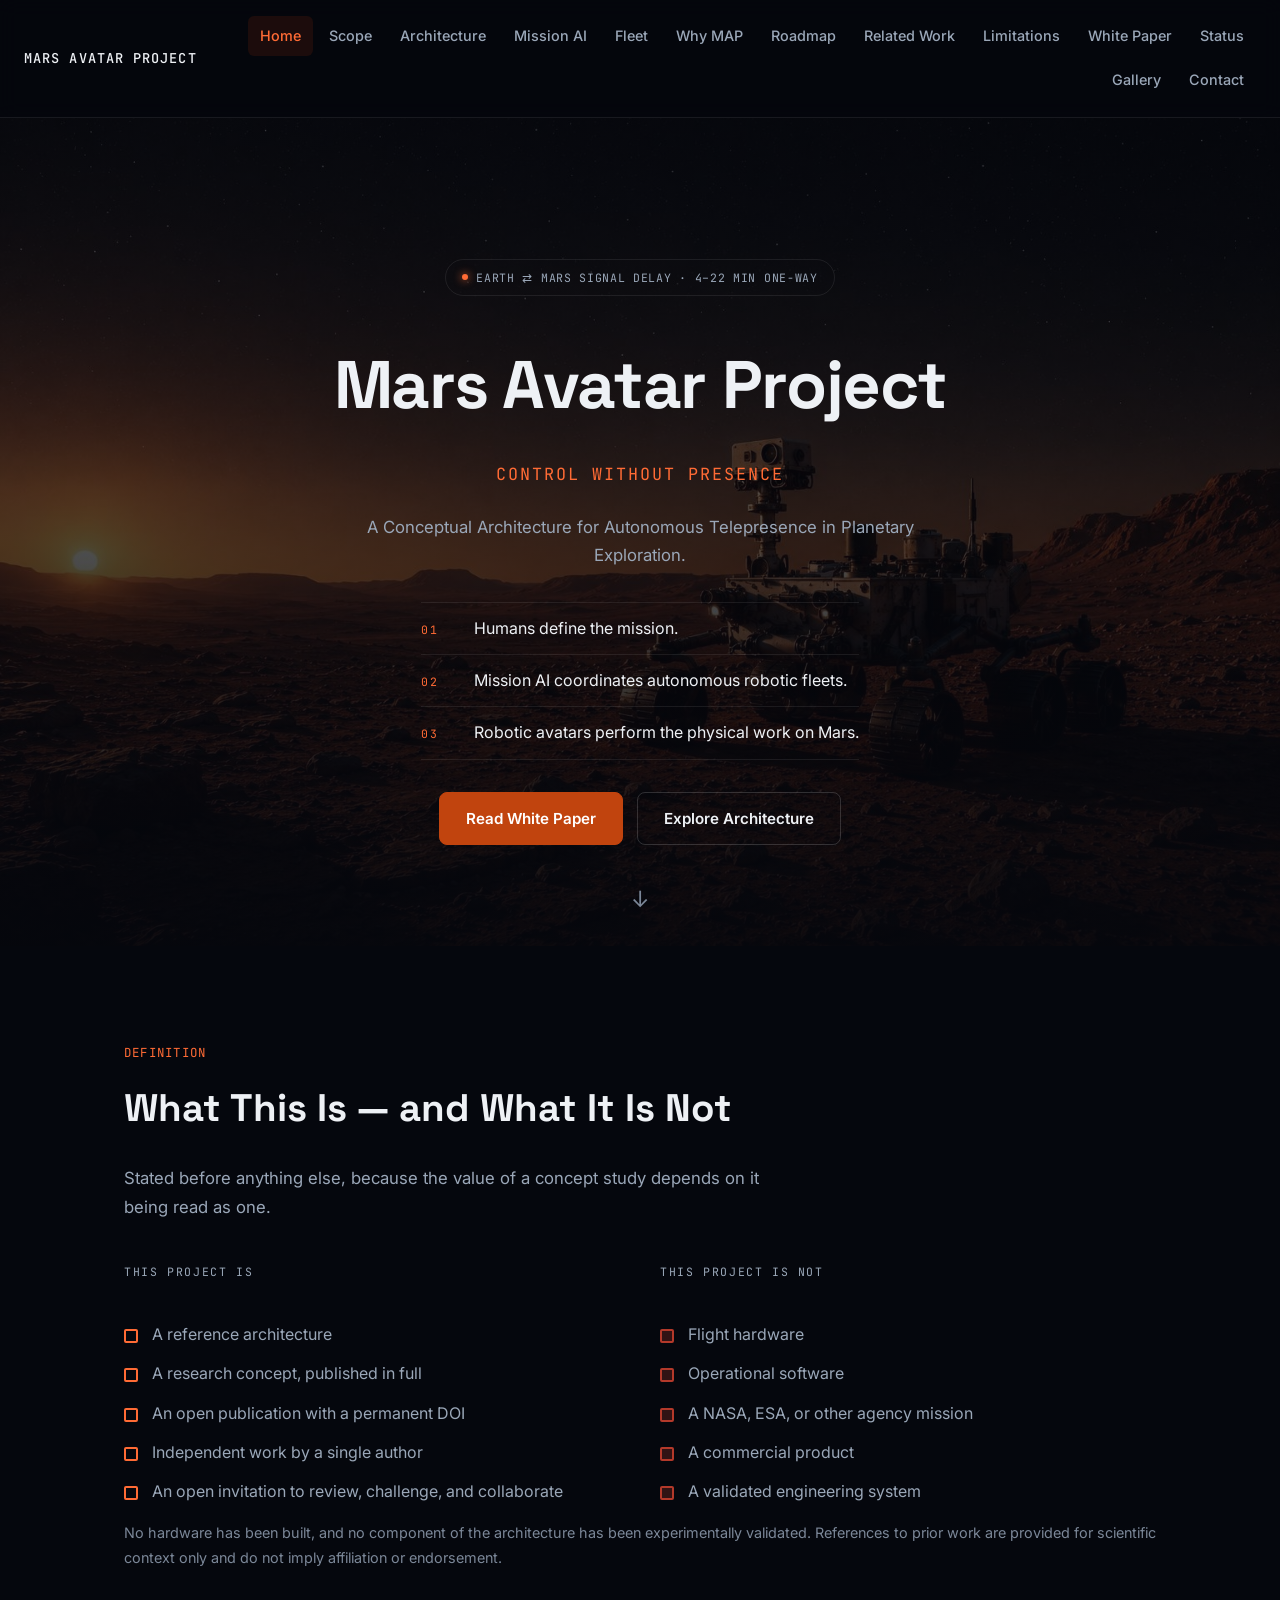
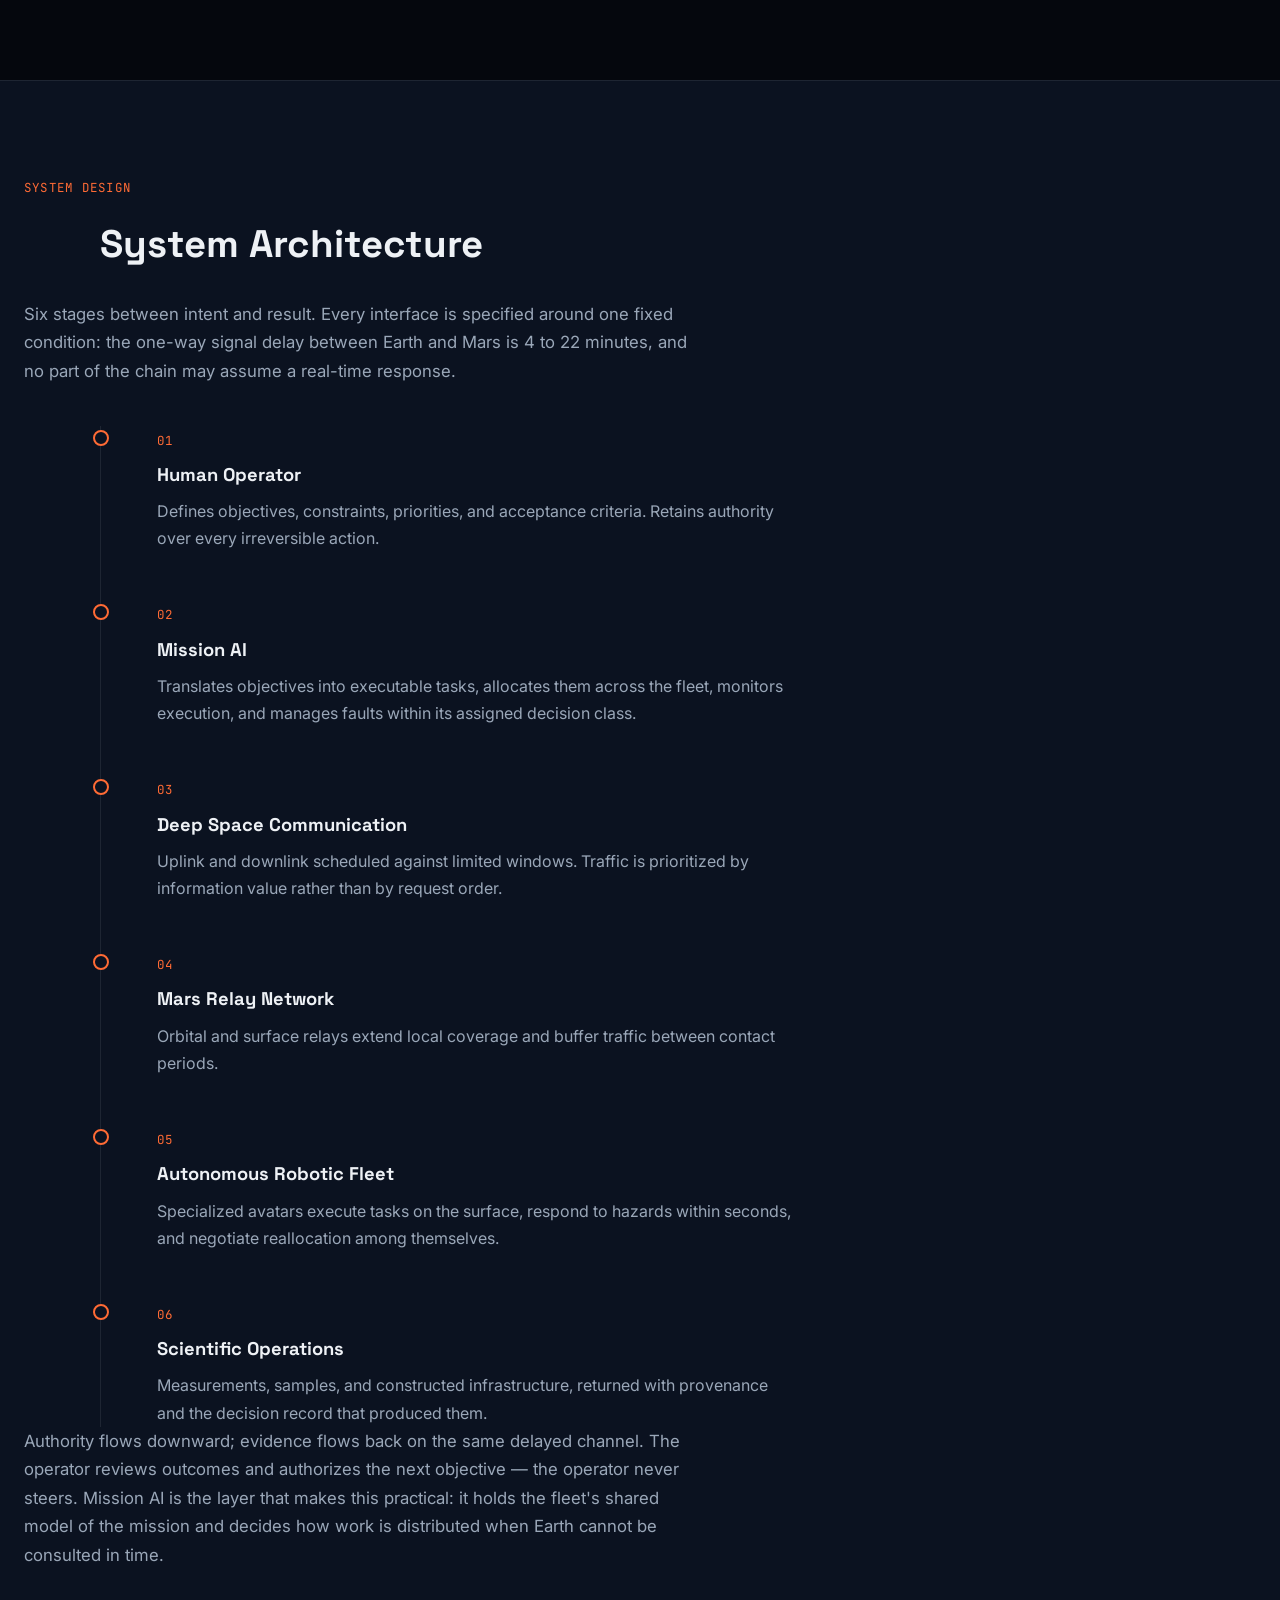
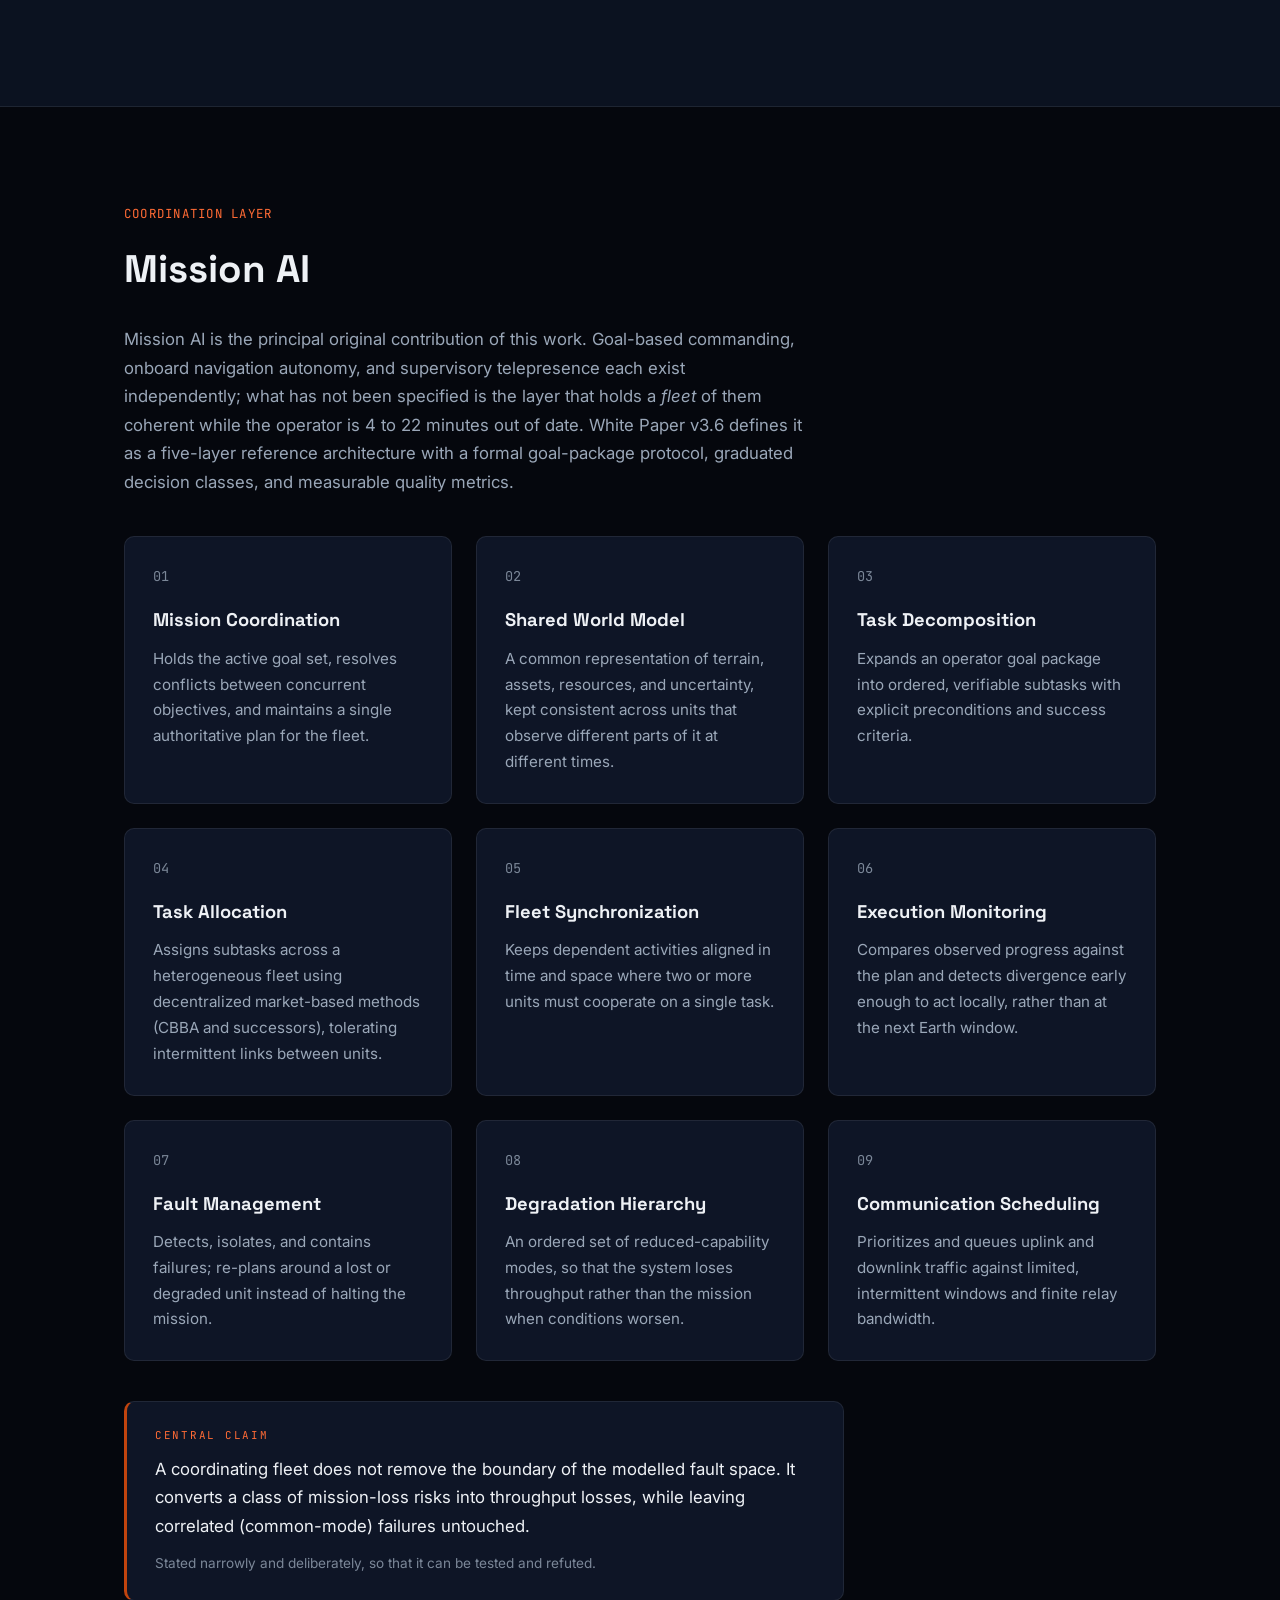
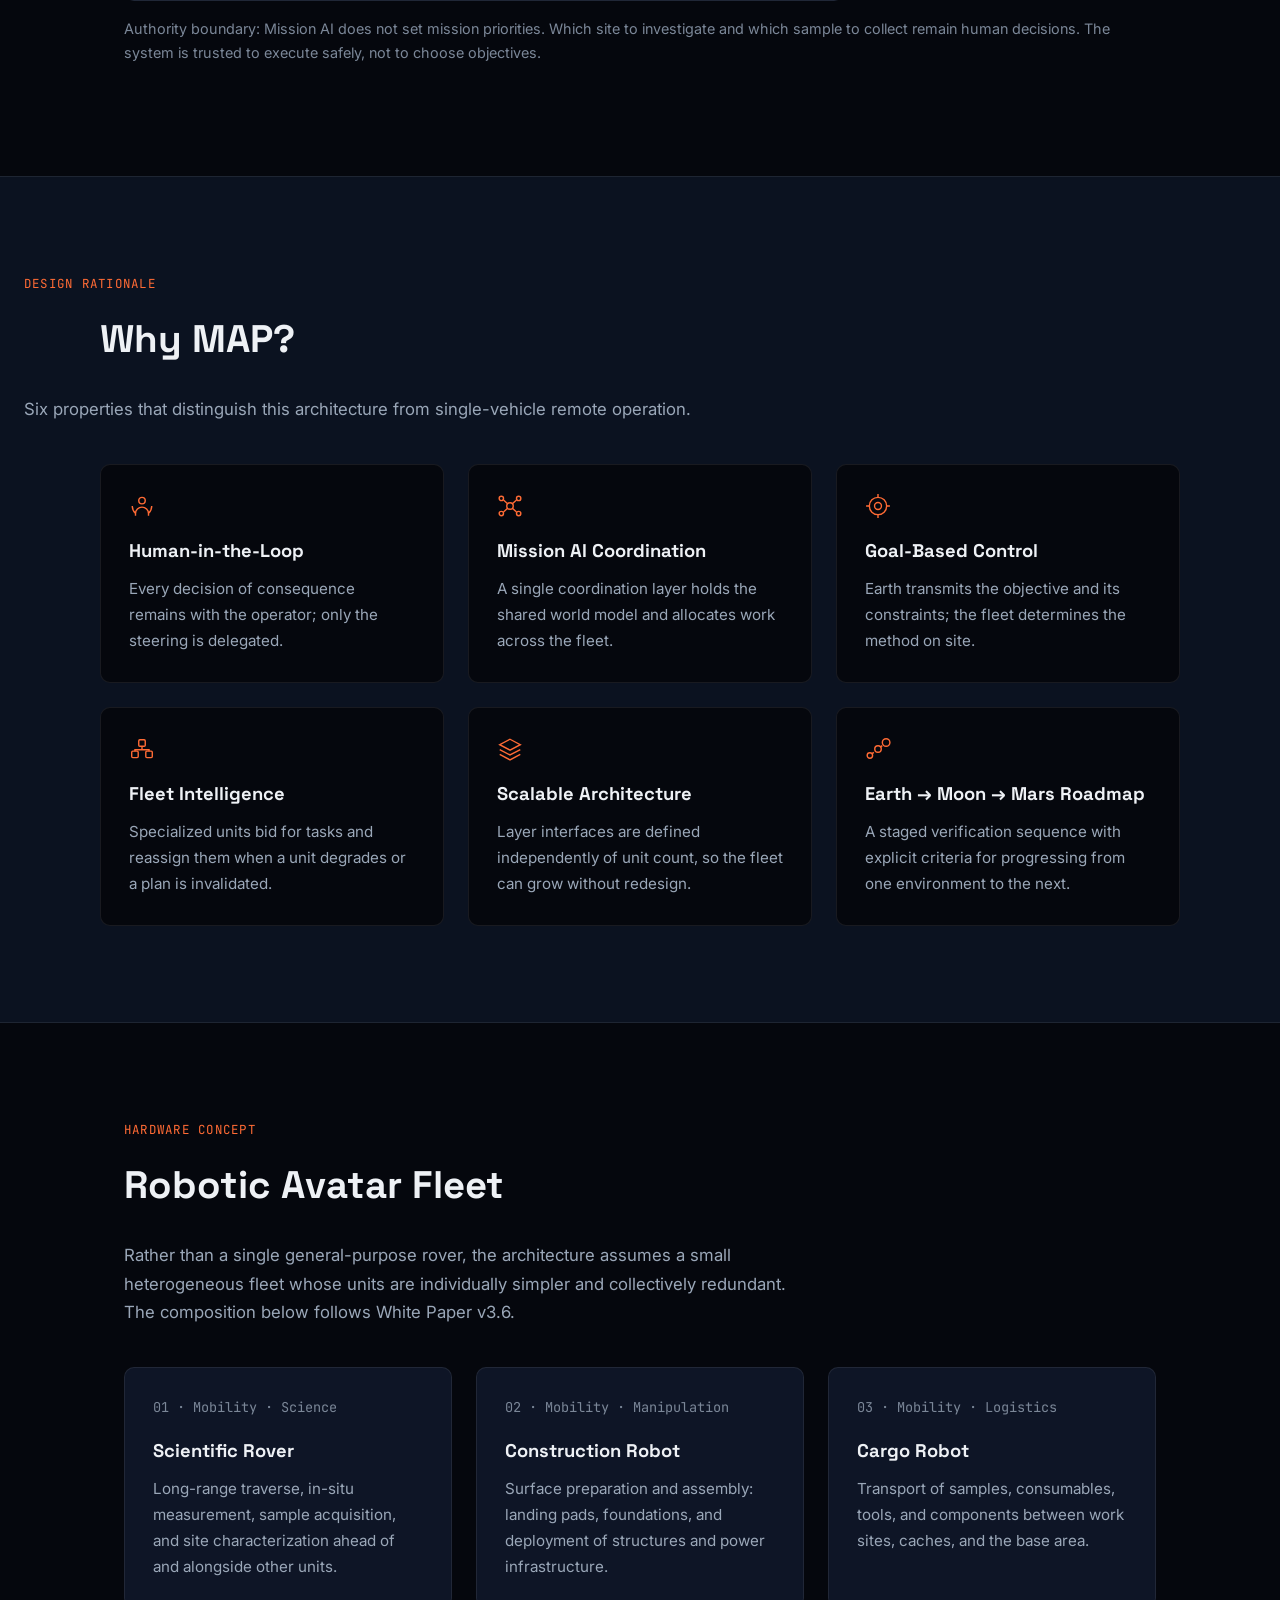
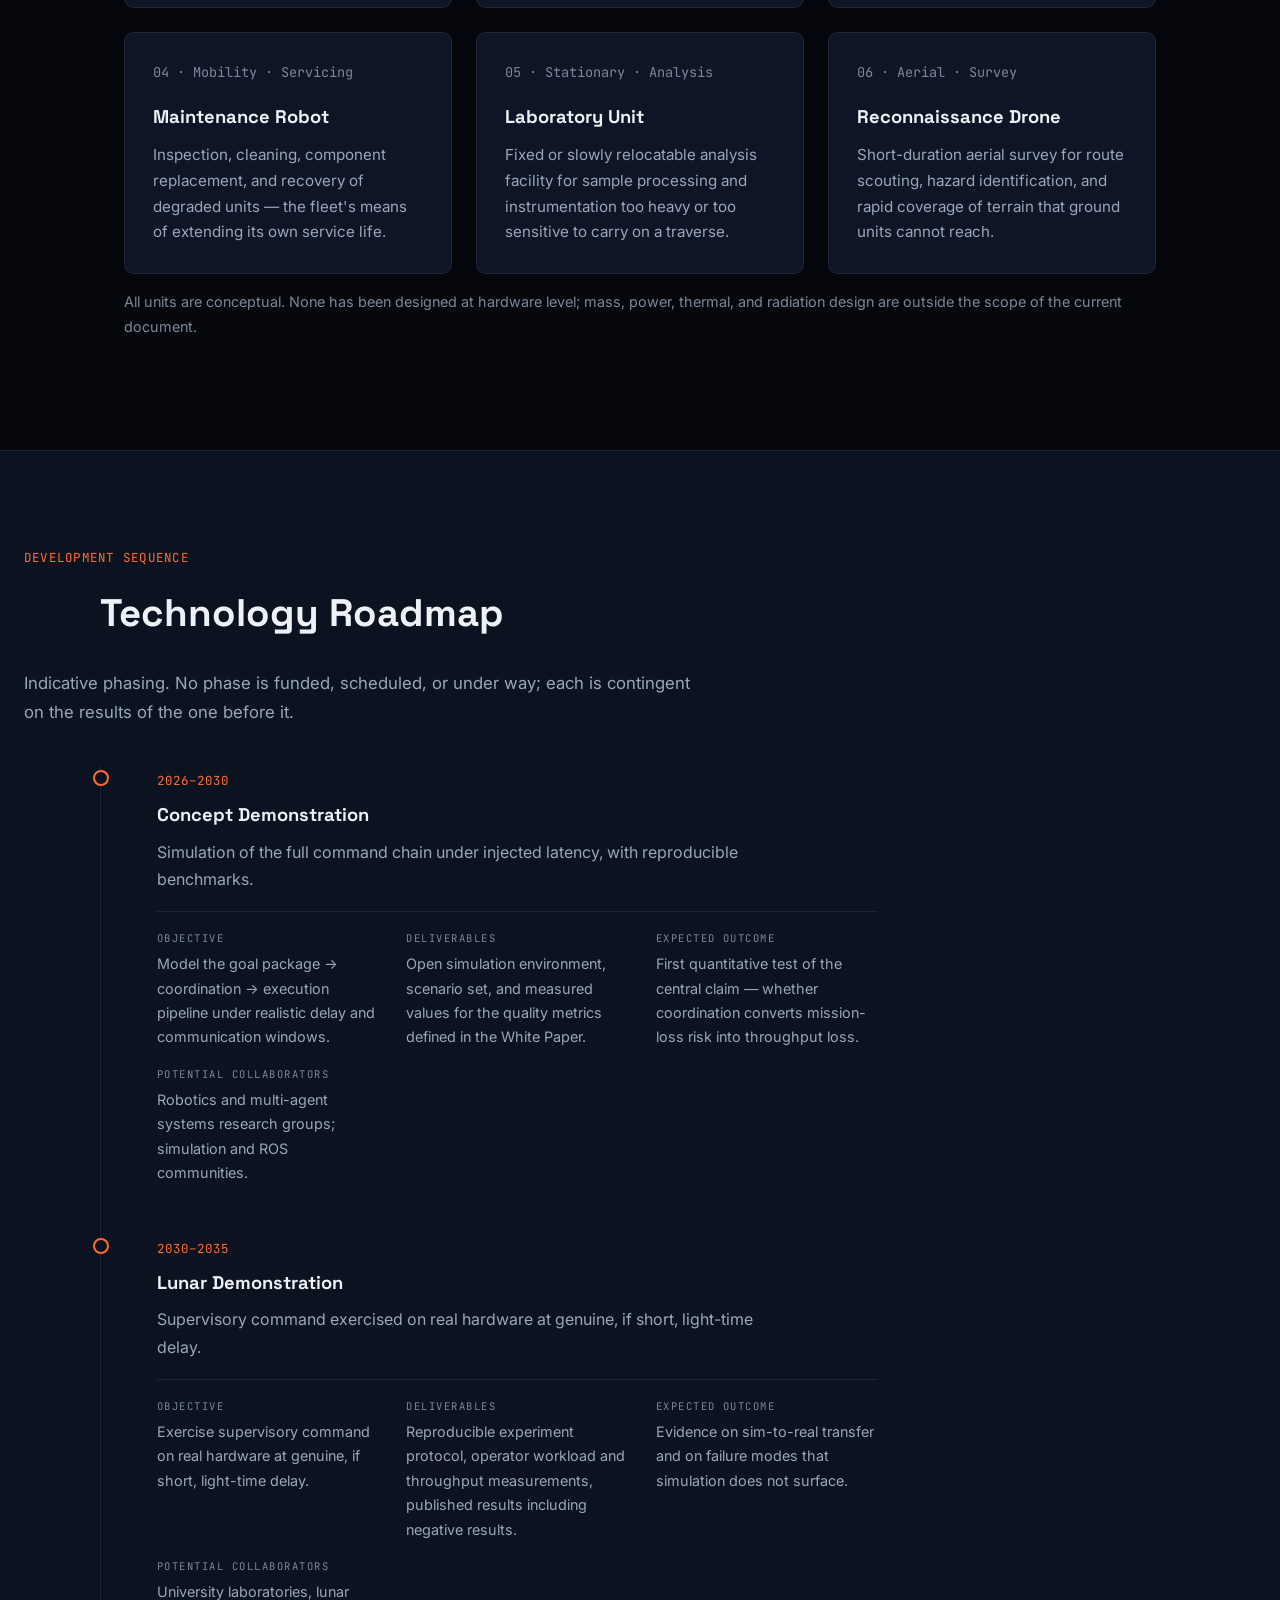
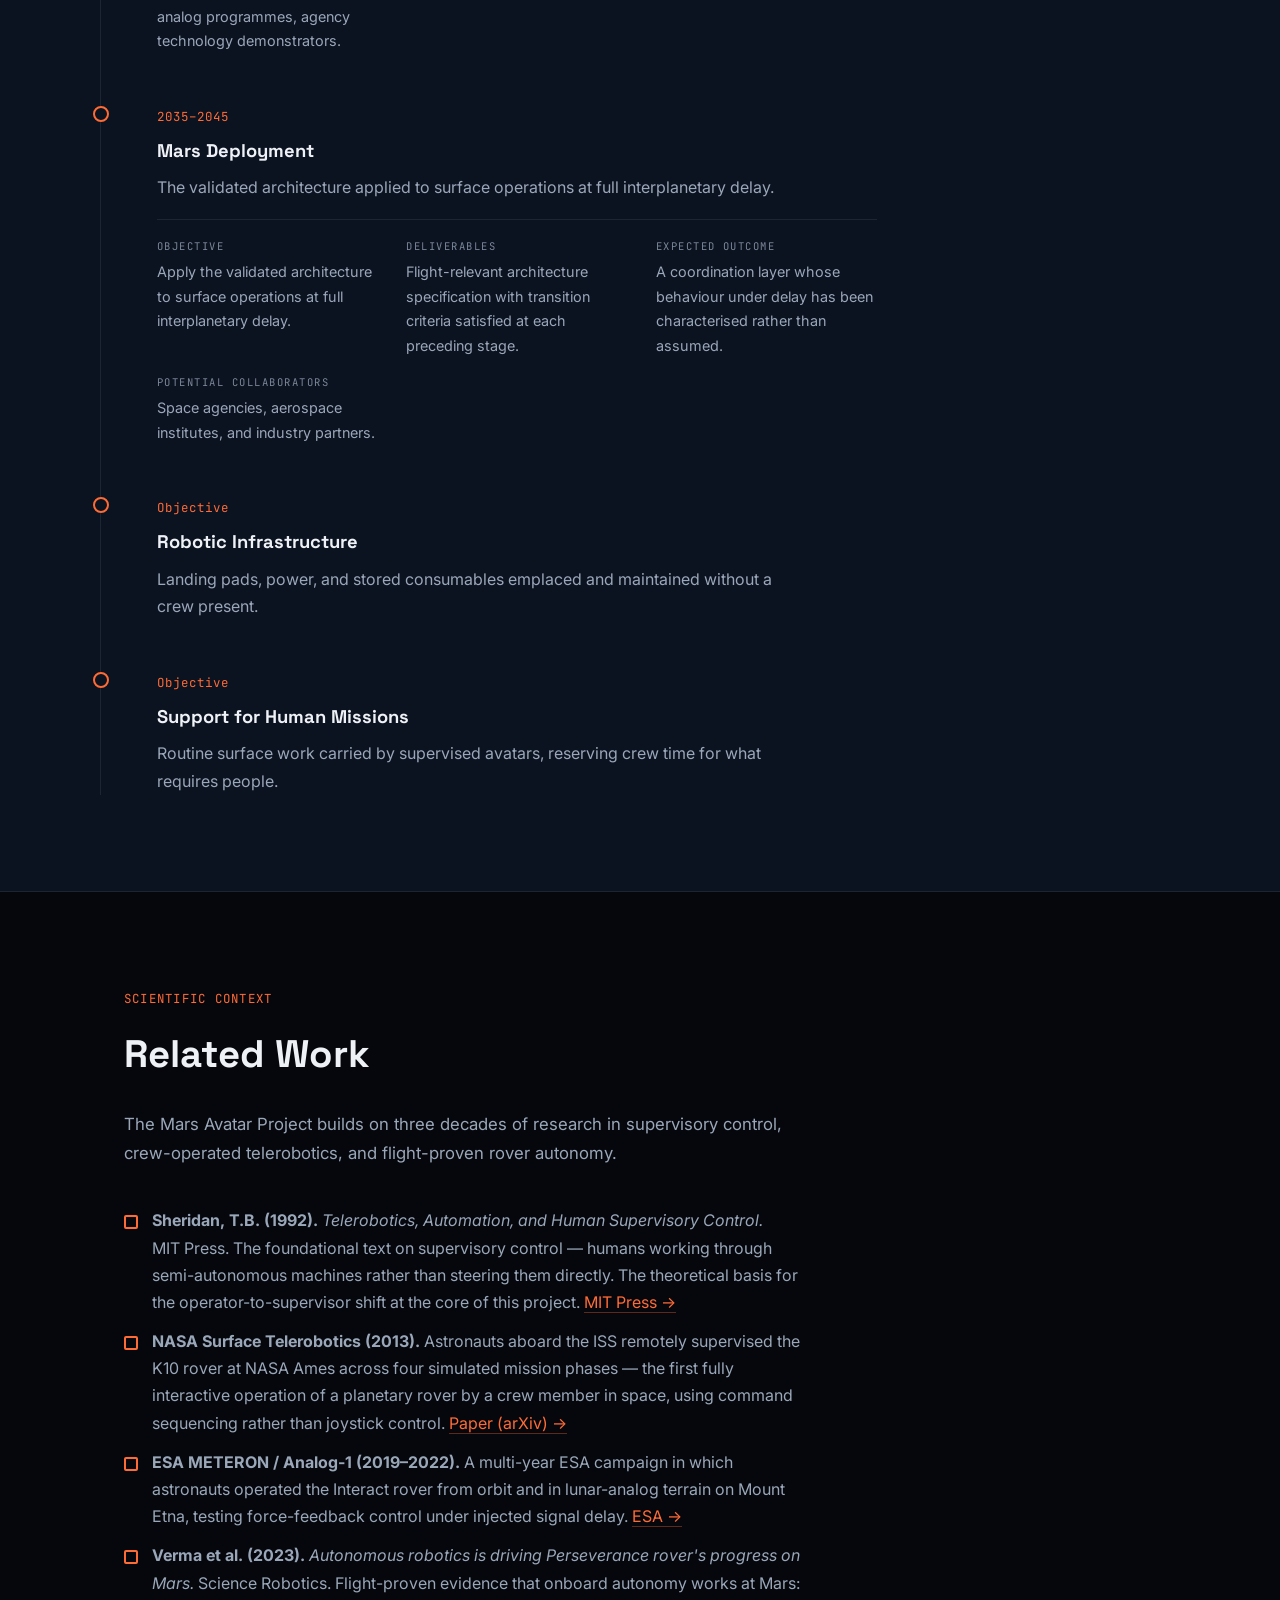
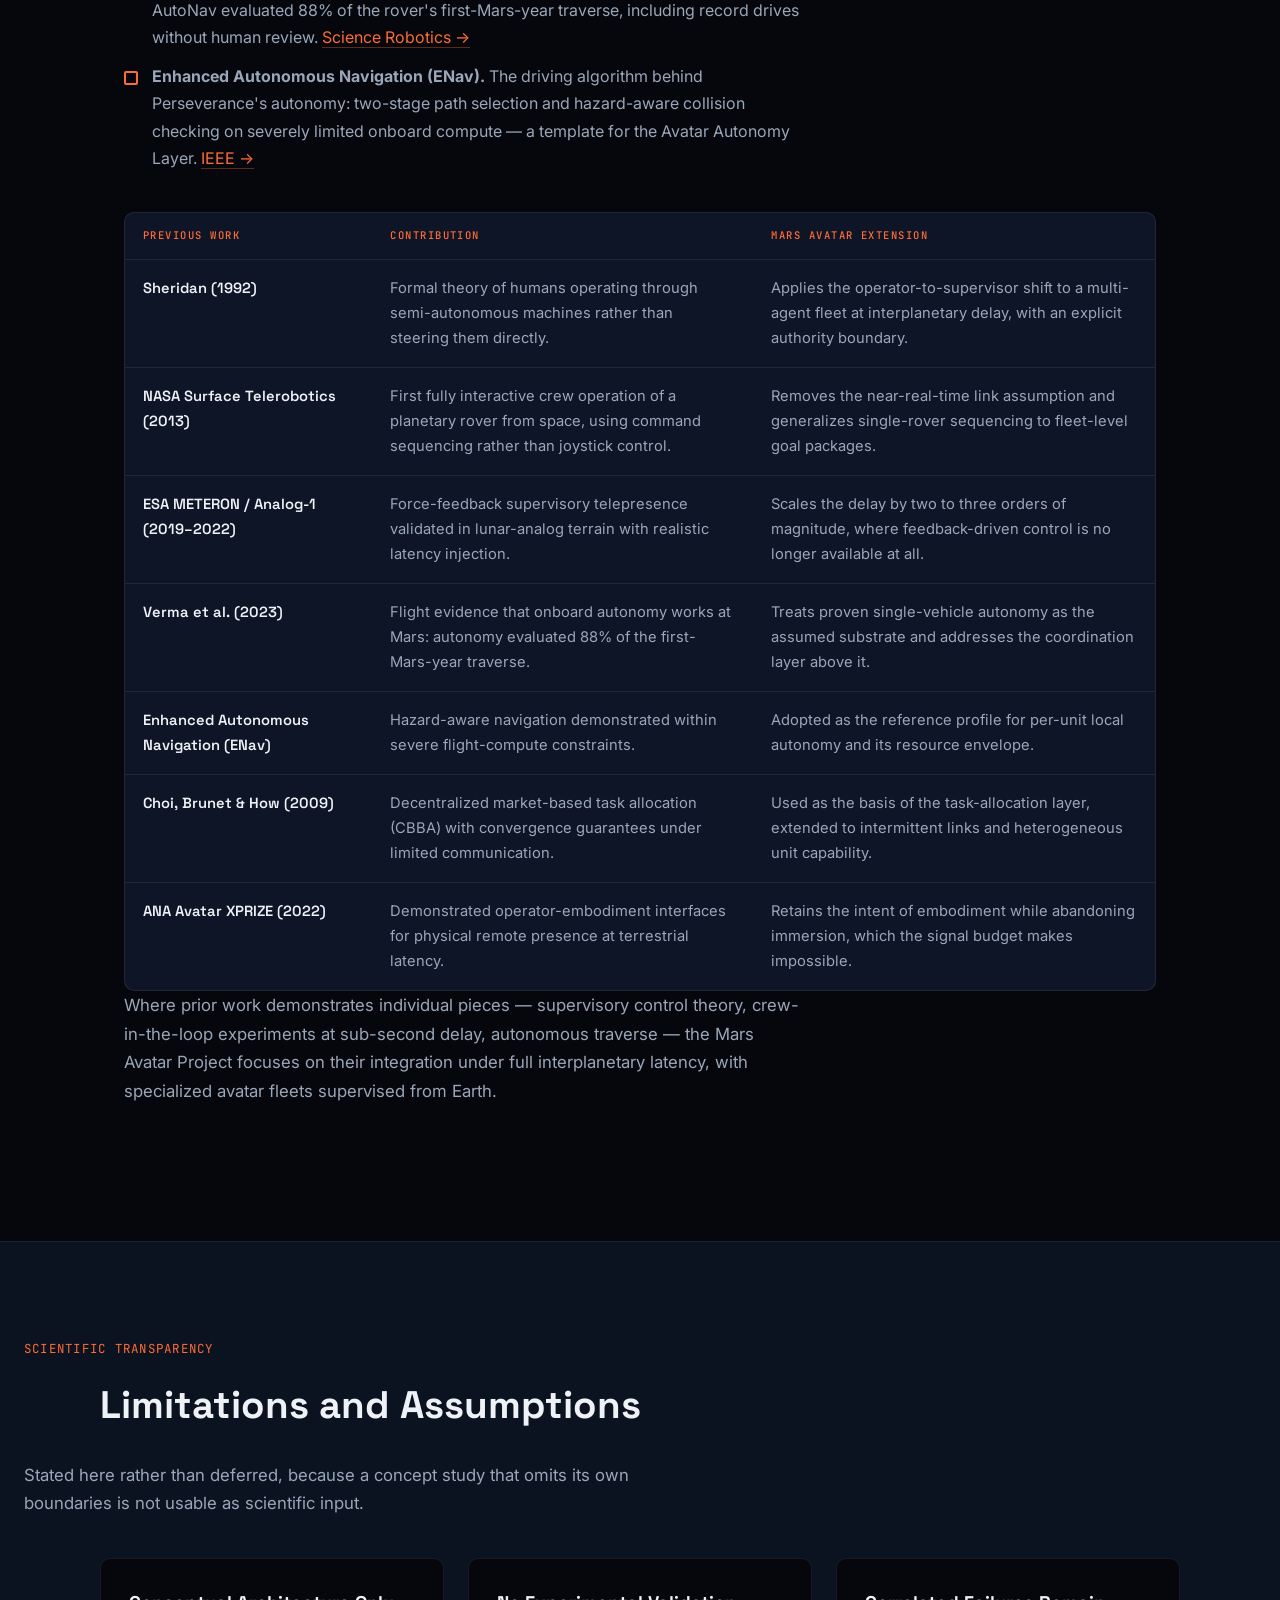
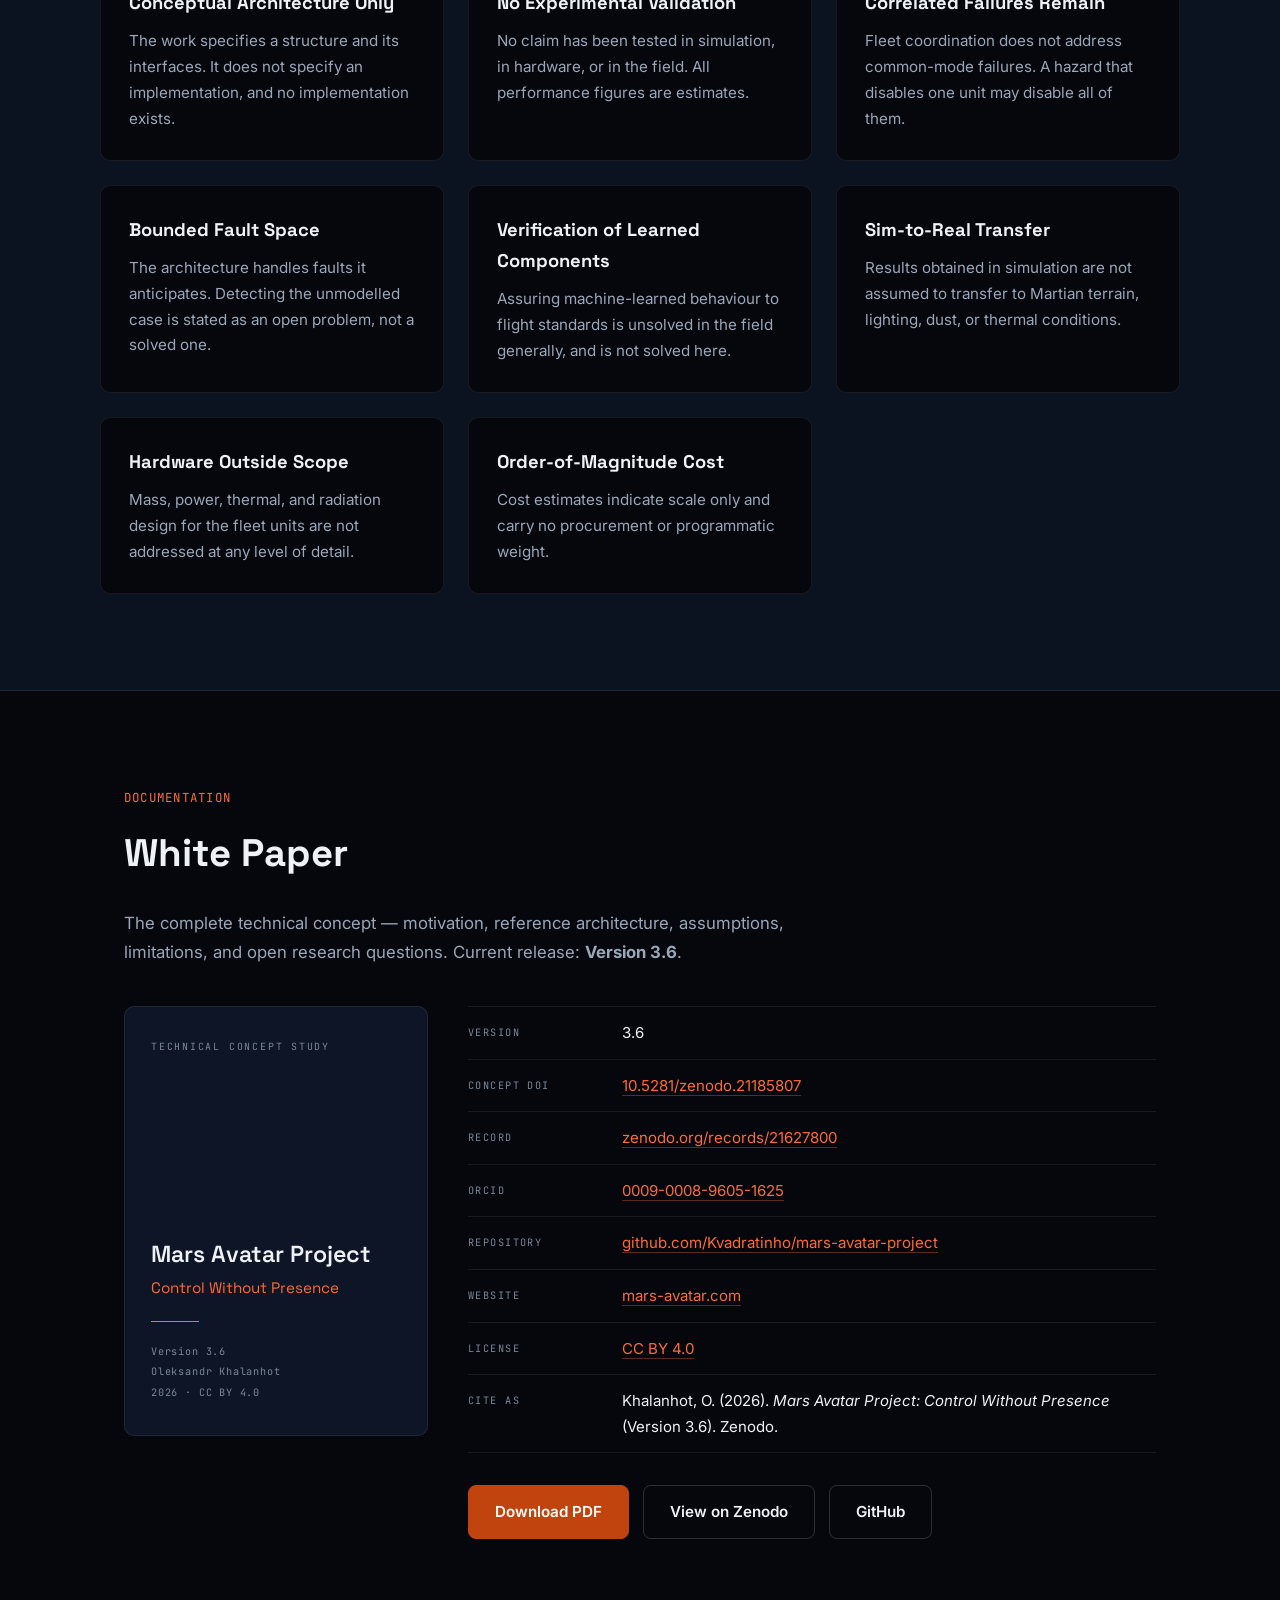
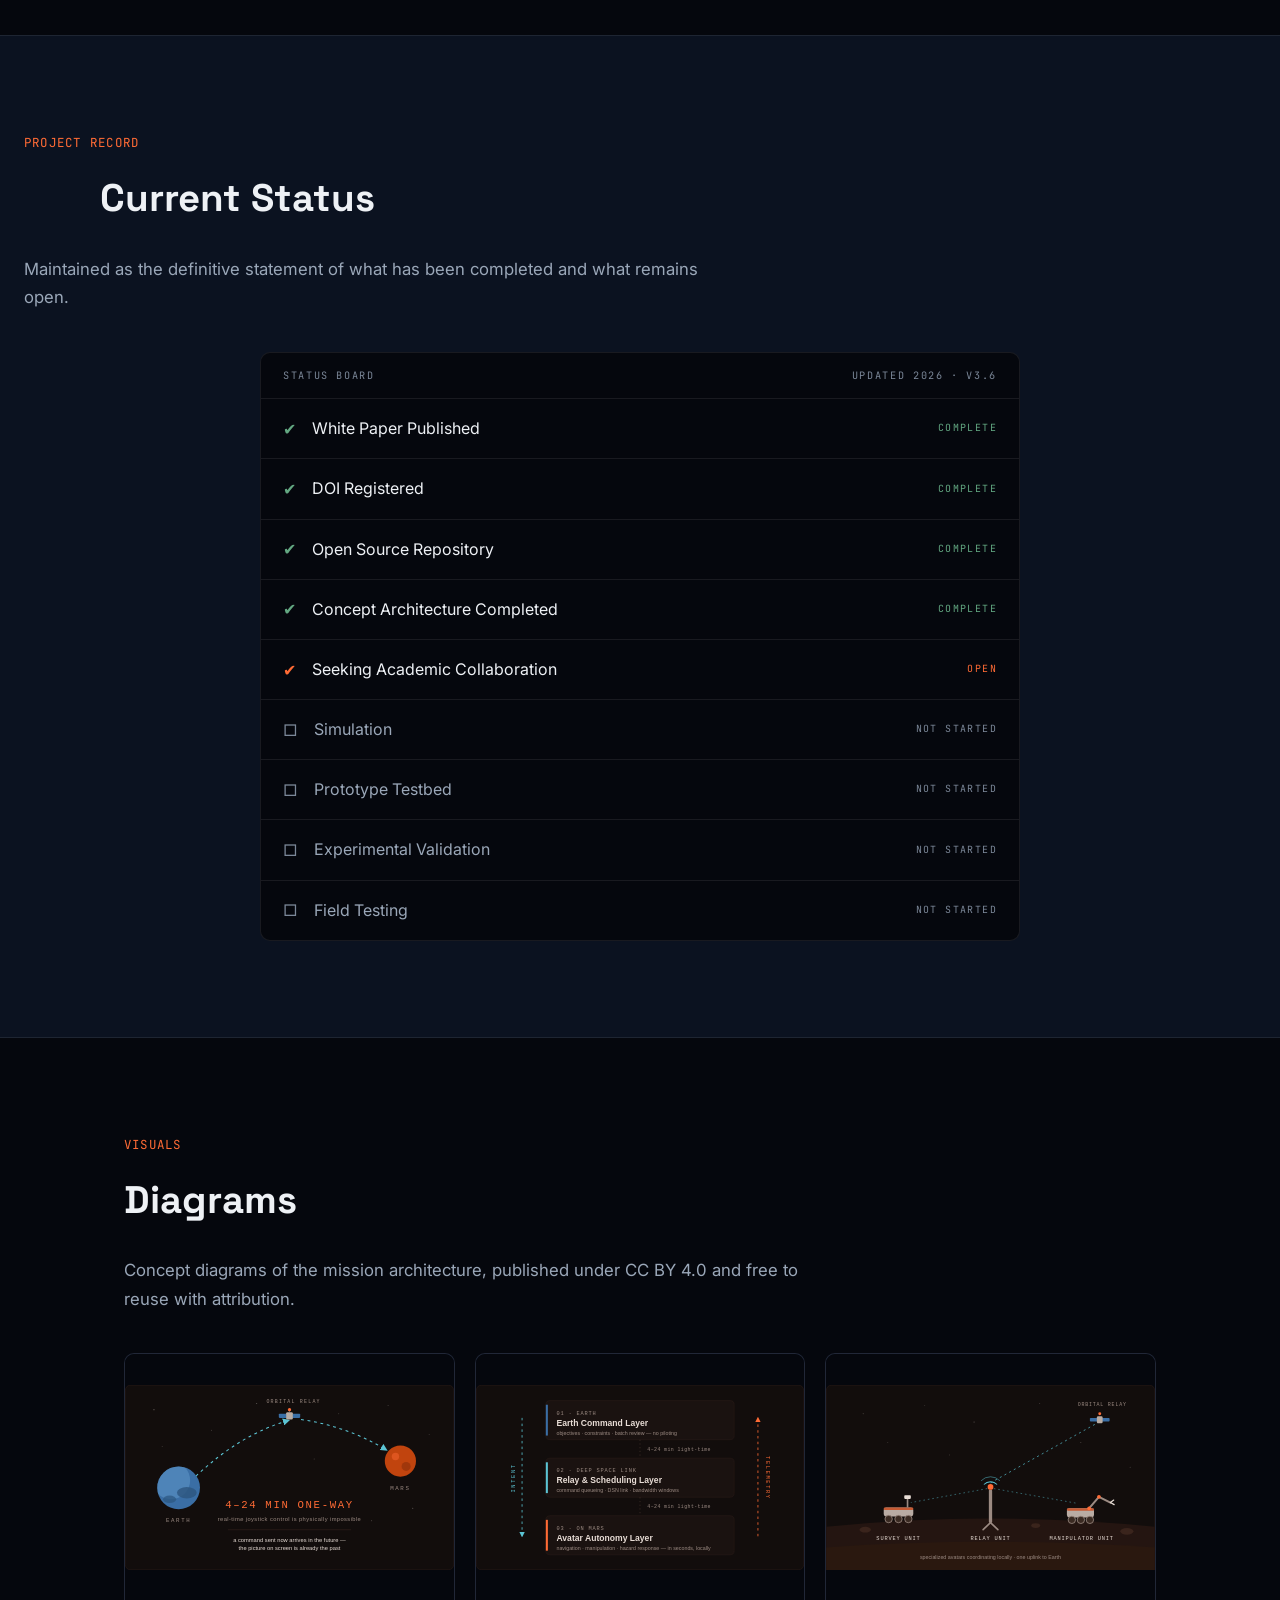
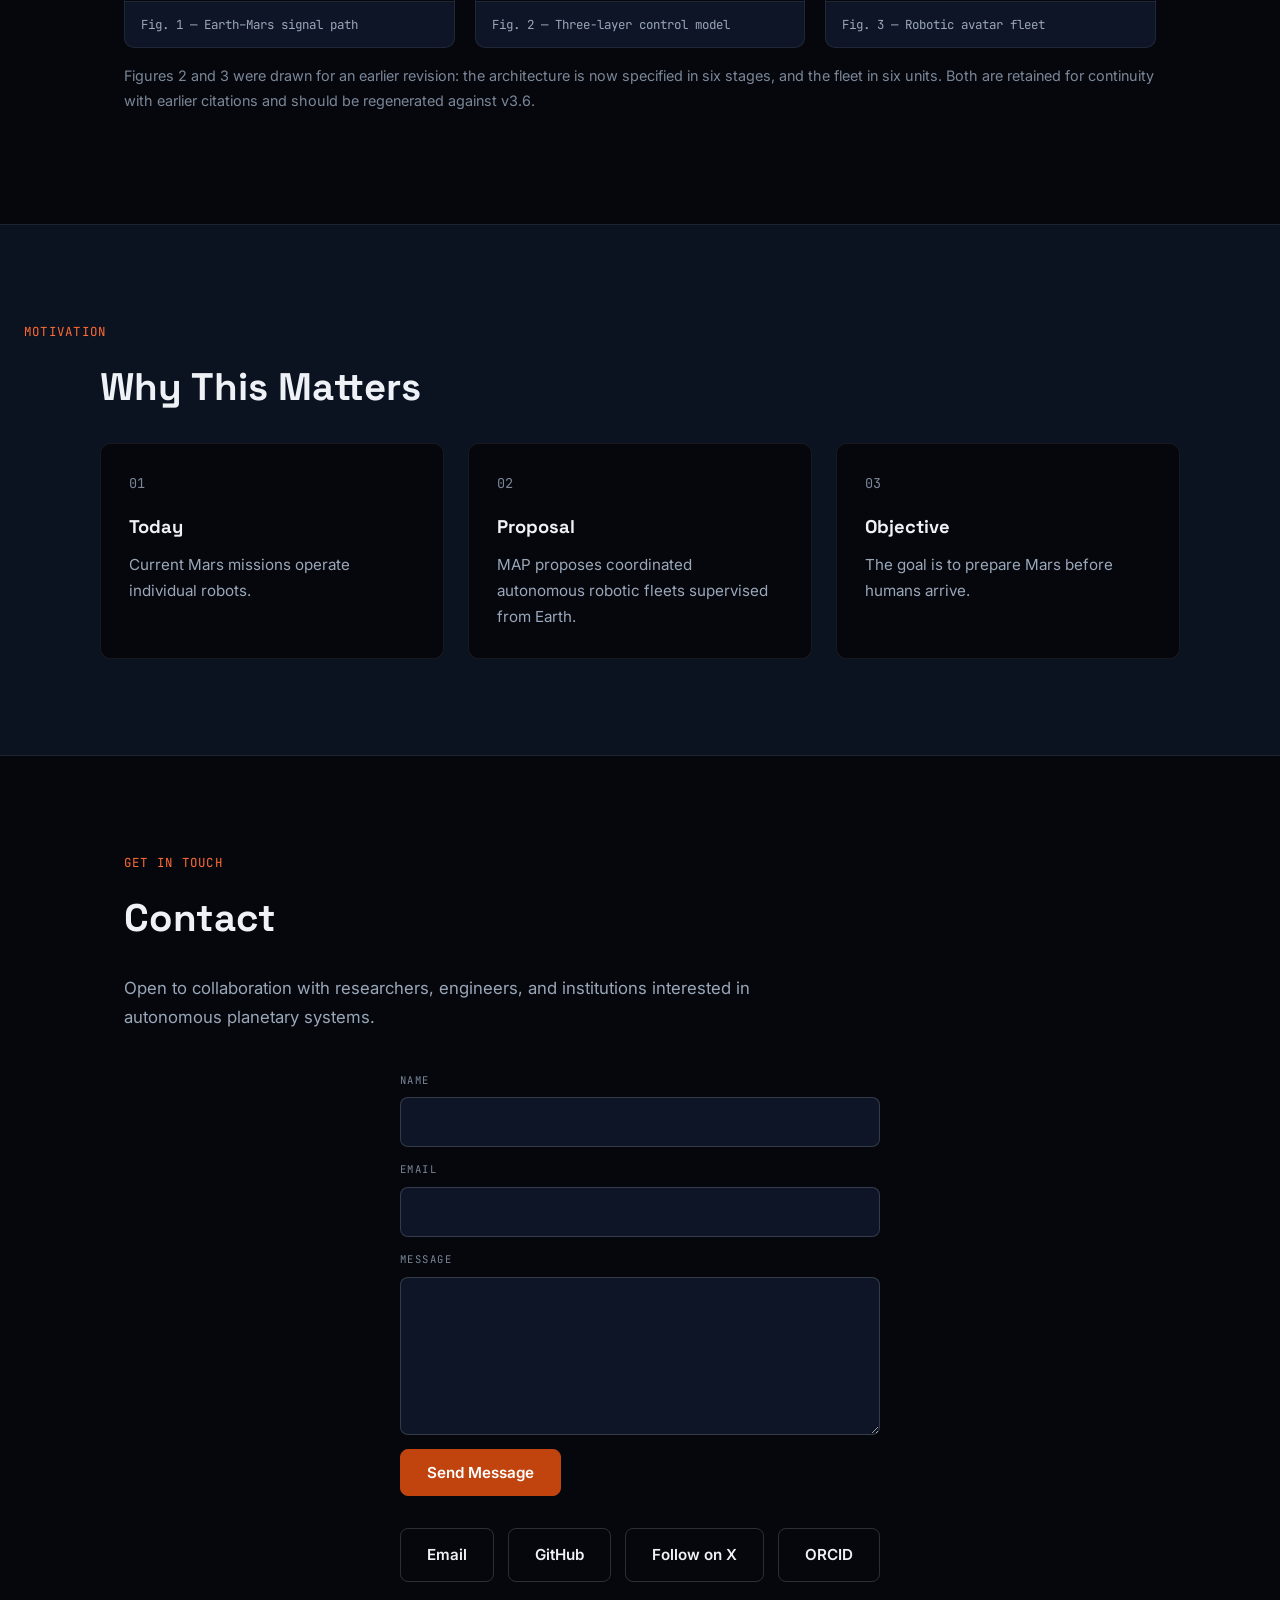
==== index.html @ ceda8c99 "Add files via upload" ====
<!DOCTYPE html>
<html lang="en">
<head>
<meta charset="UTF-8">
<meta name="viewport" content="width=device-width, initial-scale=1.0">

<!-- ===== SEO ===== -->
<title>Mars Avatar Project — Control Without Presence</title>
<meta name="description" content="A conceptual architecture for autonomous telepresence in planetary exploration. Humans define the mission; Mission AI coordinates autonomous robotic fleets on Mars.">
<meta name="keywords" content="Mars, robotics, autonomous systems, space exploration, robotic avatars, teleoperation, Mars mission, planetary robotics, space research, Mission AI">
<meta name="author" content="Oleksandr Khalanhot">
<link rel="canonical" href="https://mars-avatar.com/">

<!-- Метаданные цитирования: Google Scholar и менеджеры ссылок -->
<meta name="citation_title" content="Mars Avatar Project: Control Without Presence">
<meta name="citation_author" content="Khalanhot, Oleksandr">
<meta name="citation_author_orcid" content="https://orcid.org/0009-0008-9605-1625">
<meta name="citation_publication_date" content="2026">
<meta name="citation_technical_report_number" content="v3.6">
<meta name="citation_doi" content="10.5281/zenodo.21185807">
<meta name="citation_pdf_url" content="https://zenodo.org/records/21627800/files/Mars%20Avatar%20White%20Paper%20v3.6.pdf">
<meta name="citation_language" content="en">

<!-- Open Graph: превью при отправке ссылки в соцсети и мессенджеры -->
<meta property="og:type" content="website">
<meta property="og:site_name" content="Mars Avatar Project">
<meta property="og:title" content="Mars Avatar Project — Control Without Presence">
<meta property="og:description" content="A conceptual architecture for autonomous telepresence in planetary exploration.">
<meta property="og:url" content="https://mars-avatar.com/">
<meta property="og:image" content="https://mars-avatar.com/og-image.jpg">
<meta property="og:image:width" content="1200">
<meta property="og:image:height" content="630">

<!-- Twitter/X карточка -->
<meta name="twitter:card" content="summary_large_image">
<meta name="twitter:site" content="@Mars_avatar">
<meta name="twitter:title" content="Mars Avatar Project — Control Without Presence">
<meta name="twitter:description" content="A conceptual architecture for autonomous telepresence in planetary exploration.">
<meta name="twitter:image" content="https://mars-avatar.com/og-image.jpg">

<!-- Иконка сайта -->
<link rel="icon" href="favicon.ico" sizes="48x48">
<link rel="icon" href="favicon.svg" type="image/svg+xml">
<link rel="icon" href="icon-192.png" type="image/png" sizes="192x192">
<link rel="apple-touch-icon" href="apple-touch-icon.png">

<!-- ===== Schema.org JSON-LD ===== -->
<script type="application/ld+json">
{
  "@context": "https://schema.org",
  "@graph": [
    {
      "@type": "WebSite",
      "name": "Mars Avatar Project",
      "alternateName": "Control Without Presence",
      "url": "https://mars-avatar.com/",
      "description": "A conceptual architecture for autonomous telepresence in planetary exploration.",
      "inLanguage": "en"
    },
    {
      "@type": "Person",
      "name": "Oleksandr Khalanhot",
      "jobTitle": "Independent Researcher",
      "url": "https://mars-avatar.com/",
      "identifier": "https://orcid.org/0009-0008-9605-1625",
      "address": { "@type": "PostalAddress", "addressLocality": "Zürich", "addressCountry": "CH" },
      "sameAs": [
        "https://orcid.org/0009-0008-9605-1625",
        "https://github.com/Kvadratinho",
        "https://x.com/Mars_avatar",
        "https://doi.org/10.5281/zenodo.21185807"
      ]
    },
    {
      "@type": "ResearchProject",
      "name": "Mars Avatar Project",
      "alternateName": "Control Without Presence",
      "url": "https://mars-avatar.com/",
      "founder": { "@type": "Person", "name": "Oleksandr Khalanhot" },
      "description": "An open research concept for supervising fleets of autonomous robotic avatars on Mars across full interplanetary signal delay."
    },
    {
      "@type": "ScholarlyArticle",
      "headline": "Mars Avatar Project White Paper (Version 3.6)",
      "version": "3.6",
      "datePublished": "2026",
      "author": { "@type": "Person", "name": "Oleksandr Khalanhot" },
      "identifier": "https://doi.org/10.5281/zenodo.21185807",
      "url": "https://zenodo.org/records/21627800",
      "about": "Autonomous robotic avatars for Mars exploration under human supervision from Earth",
      "license": "https://creativecommons.org/licenses/by/4.0/"
    }
  ]
}
</script>

<!-- Google Fonts: Space Grotesk (заголовки) + Inter (текст) + JetBrains Mono (данные) -->
<link rel="preconnect" href="https://fonts.googleapis.com">
<link rel="preconnect" href="https://fonts.gstatic.com" crossorigin>
<link href="https://fonts.googleapis.com/css2?family=Space+Grotesk:wght@400;500;600;700&family=Inter:wght@400;500;600;700&family=JetBrains+Mono:wght@400;500&display=swap" rel="stylesheet">

<link rel="stylesheet" href="style.css">
</head>

<body>

<!-- ============ NAVIGATION ============ -->
<nav id="site-nav">
  <a href="#home" class="nav-logo">MARS AVATAR PROJECT</a>
  <button id="nav-toggle" aria-label="Toggle menu" aria-expanded="false">
    <span></span><span></span><span></span>
  </button>
  <div id="nav-links">
    <a href="#home">Home</a>
    <a href="#scope">Scope</a>
    <a href="#architecture">Architecture</a>
    <a href="#mission-ai">Mission AI</a>
    <a href="#fleet">Fleet</a>
    <a href="#why-map">Why MAP</a>
    <a href="#roadmap">Roadmap</a>
    <a href="#related">Related Work</a>
    <a href="#limitations">Limitations</a>
    <a href="#whitepaper">White Paper</a>
    <a href="#status">Status</a>
    <a href="#gallery">Gallery</a>
    <a href="#contact">Contact</a>
  </div>
</nav>

<!-- ============ HOME / HERO ============ -->
<header id="home" class="has-photo">
  <div class="signal-badge">
    <span class="dot"></span>
    EARTH ⇄ MARS SIGNAL DELAY&nbsp;·&nbsp;4–22&nbsp;MIN ONE-WAY
  </div>
  <h1>Mars Avatar Project</h1>
  <p class="tagline">Control Without Presence</p>
  <p class="hero-sub">
    A Conceptual Architecture for Autonomous Telepresence
    in Planetary Exploration.
  </p>

  <ol class="value-prop">
    <li><span class="vp-n">01</span><span>Humans define the mission.</span></li>
    <li><span class="vp-n">02</span><span>Mission AI coordinates autonomous robotic fleets.</span></li>
    <li><span class="vp-n">03</span><span>Robotic avatars perform the physical work on Mars.</span></li>
  </ol>

  <div class="buttons">
<a class="button button-primary" href="#whitepaper">Read White Paper</a>
<a class="button" href="#architecture">Explore Architecture</a>
</div>

  <a href="#architecture" class="scroll-cue" aria-label="Scroll to Architecture">↓</a>
</header>

<main>

<!-- ============ SCOPE ============ -->
<section id="scope" class="section">
  <p class="eyebrow">Definition</p>
  <h2>What This Is — and What It Is Not</h2>
  <p class="section-intro">
    Stated before anything else, because the value of a concept study depends on it
    being read as one.
  </p>

  <div class="section-grid">
    <div>
      <p class="subhead">This project is</p>
      <ul class="check-list">
        <li>A reference architecture</li>
        <li>A research concept, published in full</li>
        <li>An open publication with a permanent DOI</li>
        <li>Independent work by a single author</li>
        <li>An open invitation to review, challenge, and collaborate</li>
      </ul>
    </div>
    <div>
      <p class="subhead subhead-deny">This project is not</p>
      <ul class="check-list deny">
        <li>Flight hardware</li>
        <li>Operational software</li>
        <li>A NASA, ESA, or other agency mission</li>
        <li>A commercial product</li>
        <li>A validated engineering system</li>
      </ul>
    </div>
  </div>

  <p class="note">
    No hardware has been built, and no component of the architecture has been
    experimentally validated. References to prior work are provided for scientific
    context only and do not imply affiliation or endorsement.
  </p>
</section>

<!-- ============ SYSTEM ARCHITECTURE ============ -->
<section id="architecture" class="section section-alt">
  <p class="eyebrow">System Design</p>
  <h2>System Architecture</h2>
  <p class="section-intro">
    Six stages between intent and result. Every interface is specified around one
    fixed condition: the one-way signal delay between Earth and Mars is 4 to 22
    minutes, and no part of the chain may assume a real-time response.
  </p>

  <div class="timeline">
    <div class="timeline-item">
      <span class="timeline-marker">01</span>
      <div class="timeline-content">
        <h3>Human Operator</h3>
        <p>Defines objectives, constraints, priorities, and acceptance criteria. Retains authority over every irreversible action.</p>
      </div>
    </div>
    <div class="timeline-item">
      <span class="timeline-marker">02</span>
      <div class="timeline-content">
        <h3>Mission AI</h3>
        <p>Translates objectives into executable tasks, allocates them across the fleet, monitors execution, and manages faults within its assigned decision class.</p>
      </div>
    </div>
    <div class="timeline-item">
      <span class="timeline-marker">03</span>
      <div class="timeline-content">
        <h3>Deep Space Communication</h3>
        <p>Uplink and downlink scheduled against limited windows. Traffic is prioritized by information value rather than by request order.</p>
      </div>
    </div>
    <div class="timeline-item">
      <span class="timeline-marker">04</span>
      <div class="timeline-content">
        <h3>Mars Relay Network</h3>
        <p>Orbital and surface relays extend local coverage and buffer traffic between contact periods.</p>
      </div>
    </div>
    <div class="timeline-item">
      <span class="timeline-marker">05</span>
      <div class="timeline-content">
        <h3>Autonomous Robotic Fleet</h3>
        <p>Specialized avatars execute tasks on the surface, respond to hazards within seconds, and negotiate reallocation among themselves.</p>
      </div>
    </div>
    <div class="timeline-item">
      <span class="timeline-marker">06</span>
      <div class="timeline-content">
        <h3>Scientific Operations</h3>
        <p>Measurements, samples, and constructed infrastructure, returned with provenance and the decision record that produced them.</p>
      </div>
    </div>
  </div>

  <p class="section-intro">
    Authority flows downward; evidence flows back on the same delayed channel. The
    operator reviews outcomes and authorizes the next objective — the operator never
    steers. Mission AI is the layer that makes this practical: it holds the fleet's
    shared model of the mission and decides how work is distributed when Earth cannot
    be consulted in time.
  </p>
</section>

<!-- ============ MISSION AI ============ -->
<section id="mission-ai" class="section">
  <p class="eyebrow">Coordination Layer</p>
  <h2>Mission AI</h2>
  <p class="section-intro">
    Mission AI is the principal original contribution of this work. Goal-based
    commanding, onboard navigation autonomy, and supervisory telepresence each exist
    independently; what has not been specified is the layer that holds a <em>fleet</em>
    of them coherent while the operator is 4 to 22 minutes out of date. White Paper v3.6
    defines it as a five-layer reference architecture with a formal goal-package
    protocol, graduated decision classes, and measurable quality metrics.
  </p>

  <div class="card-grid">
    <div class="card"><span class="card-index">01</span><h3>Mission Coordination</h3><p>Holds the active goal set, resolves conflicts between concurrent objectives, and maintains a single authoritative plan for the fleet.</p></div>
    <div class="card"><span class="card-index">02</span><h3>Shared World Model</h3><p>A common representation of terrain, assets, resources, and uncertainty, kept consistent across units that observe different parts of it at different times.</p></div>
    <div class="card"><span class="card-index">03</span><h3>Task Decomposition</h3><p>Expands an operator goal package into ordered, verifiable subtasks with explicit preconditions and success criteria.</p></div>
    <div class="card"><span class="card-index">04</span><h3>Task Allocation</h3><p>Assigns subtasks across a heterogeneous fleet using decentralized market-based methods (CBBA and successors), tolerating intermittent links between units.</p></div>
    <div class="card"><span class="card-index">05</span><h3>Fleet Synchronization</h3><p>Keeps dependent activities aligned in time and space where two or more units must cooperate on a single task.</p></div>
    <div class="card"><span class="card-index">06</span><h3>Execution Monitoring</h3><p>Compares observed progress against the plan and detects divergence early enough to act locally, rather than at the next Earth window.</p></div>
    <div class="card"><span class="card-index">07</span><h3>Fault Management</h3><p>Detects, isolates, and contains failures; re-plans around a lost or degraded unit instead of halting the mission.</p></div>
    <div class="card"><span class="card-index">08</span><h3>Degradation Hierarchy</h3><p>An ordered set of reduced-capability modes, so that the system loses throughput rather than the mission when conditions worsen.</p></div>
    <div class="card"><span class="card-index">09</span><h3>Communication Scheduling</h3><p>Prioritizes and queues uplink and downlink traffic against limited, intermittent windows and finite relay bandwidth.</p></div>
  </div>

  <div class="claim-box">
    <p class="claim-label">Central Claim</p>
    <p class="claim-text">
      A coordinating fleet does not remove the boundary of the modelled fault space.
      It converts a class of mission-loss risks into throughput losses, while leaving
      correlated (common-mode) failures untouched.
    </p>
    <p class="claim-note">Stated narrowly and deliberately, so that it can be tested and refuted.</p>
  </div>

  <p class="note">
    Authority boundary: Mission AI does not set mission priorities. Which site to
    investigate and which sample to collect remain human decisions. The system is
    trusted to execute safely, not to choose objectives.
  </p>
</section>

<!-- ============ WHY MAP ============ -->
<section id="why-map" class="section section-alt">
  <p class="eyebrow">Design Rationale</p>
  <h2>Why MAP?</h2>
  <p class="section-intro">
    Six properties that distinguish this architecture from single-vehicle remote operation.
  </p>
  <div class="card-grid">
    <div class="card">
      <svg class="card-icon" viewBox="0 0 24 24" fill="none" stroke="currentColor" stroke-width="1.3" aria-hidden="true"><circle cx="12" cy="7" r="3"/><path d="M6 21v-2a6 6 0 0 1 12 0v2"/><path d="M3 12a9 9 0 0 0 3 6.7"/><path d="M21 12a9 9 0 0 1-3 6.7"/></svg>
      <h3>Human-in-the-Loop</h3>
      <p>Every decision of consequence remains with the operator; only the steering is delegated.</p>
    </div>
    <div class="card">
      <svg class="card-icon" viewBox="0 0 24 24" fill="none" stroke="currentColor" stroke-width="1.3" aria-hidden="true"><circle cx="12" cy="12" r="3"/><circle cx="4" cy="5" r="2"/><circle cx="20" cy="5" r="2"/><circle cx="4" cy="19" r="2"/><circle cx="20" cy="19" r="2"/><path d="M6 6.5 9.8 10M18 6.5 14.2 10M6 17.5 9.8 14M18 17.5 14.2 14"/></svg>
      <h3>Mission AI Coordination</h3>
      <p>A single coordination layer holds the shared world model and allocates work across the fleet.</p>
    </div>
    <div class="card">
      <svg class="card-icon" viewBox="0 0 24 24" fill="none" stroke="currentColor" stroke-width="1.3" aria-hidden="true"><circle cx="12" cy="12" r="8"/><circle cx="12" cy="12" r="3.2"/><path d="M12 1v3M12 20v3M1 12h3M20 12h3"/></svg>
      <h3>Goal-Based Control</h3>
      <p>Earth transmits the objective and its constraints; the fleet determines the method on site.</p>
    </div>
    <div class="card">
      <svg class="card-icon" viewBox="0 0 24 24" fill="none" stroke="currentColor" stroke-width="1.3" aria-hidden="true"><rect x="2.5" y="14" width="6" height="6" rx="1"/><rect x="15.5" y="14" width="6" height="6" rx="1"/><rect x="9" y="3.5" width="6" height="6" rx="1"/><path d="M12 9.5v3.2M12 12.7H5.5V14M12 12.7h6.5V14"/></svg>
      <h3>Fleet Intelligence</h3>
      <p>Specialized units bid for tasks and reassign them when a unit degrades or a plan is invalidated.</p>
    </div>
    <div class="card">
      <svg class="card-icon" viewBox="0 0 24 24" fill="none" stroke="currentColor" stroke-width="1.3" aria-hidden="true"><path d="M12 3 21.5 8 12 13 2.5 8 12 3Z"/><path d="M2.5 12.5 12 17.5l9.5-5"/><path d="M2.5 17 12 22l9.5-5"/></svg>
      <h3>Scalable Architecture</h3>
      <p>Layer interfaces are defined independently of unit count, so the fleet can grow without redesign.</p>
    </div>
    <div class="card">
      <svg class="card-icon" viewBox="0 0 24 24" fill="none" stroke="currentColor" stroke-width="1.3" aria-hidden="true"><circle cx="4.5" cy="18" r="2.5"/><circle cx="12" cy="12" r="3"/><circle cx="19.5" cy="6" r="3.5"/><path d="M6.6 16.3 9.6 14M14.4 10.1l2.3-1.8" stroke-dasharray="2 2"/></svg>
      <h3>Earth → Moon → Mars Roadmap</h3>
      <p>A staged verification sequence with explicit criteria for progressing from one environment to the next.</p>
    </div>
  </div>
</section>

<!-- ============ ROBOTIC FLEET ============ -->
<section id="fleet" class="section">
  <p class="eyebrow">Hardware Concept</p>
  <h2>Robotic Avatar Fleet</h2>
  <p class="section-intro">
    Rather than a single general-purpose rover, the architecture assumes a small
    heterogeneous fleet whose units are individually simpler and collectively
    redundant. The composition below follows White Paper v3.6.
  </p>

  <div class="card-grid">
    <div class="card"><span class="card-index">01 · Mobility &middot; Science</span><h3>Scientific Rover</h3><p>Long-range traverse, in-situ measurement, sample acquisition, and site characterization ahead of and alongside other units.</p></div>
    <div class="card"><span class="card-index">02 · Mobility &middot; Manipulation</span><h3>Construction Robot</h3><p>Surface preparation and assembly: landing pads, foundations, and deployment of structures and power infrastructure.</p></div>
    <div class="card"><span class="card-index">03 · Mobility &middot; Logistics</span><h3>Cargo Robot</h3><p>Transport of samples, consumables, tools, and components between work sites, caches, and the base area.</p></div>
    <div class="card"><span class="card-index">04 · Mobility &middot; Servicing</span><h3>Maintenance Robot</h3><p>Inspection, cleaning, component replacement, and recovery of degraded units — the fleet's means of extending its own service life.</p></div>
    <div class="card"><span class="card-index">05 · Stationary &middot; Analysis</span><h3>Laboratory Unit</h3><p>Fixed or slowly relocatable analysis facility for sample processing and instrumentation too heavy or too sensitive to carry on a traverse.</p></div>
    <div class="card"><span class="card-index">06 · Aerial &middot; Survey</span><h3>Reconnaissance Drone</h3><p>Short-duration aerial survey for route scouting, hazard identification, and rapid coverage of terrain that ground units cannot reach.</p></div>
  </div>

  <p class="note">
    All units are conceptual. None has been designed at hardware level; mass, power,
    thermal, and radiation design are outside the scope of the current document.
  </p>
</section>

<!-- ============ TECHNOLOGY ROADMAP ============ -->
<section id="roadmap" class="section section-alt">
  <p class="eyebrow">Development Sequence</p>
  <h2>Technology Roadmap</h2>
  <p class="section-intro">
    Indicative phasing. No phase is funded, scheduled, or under way; each is
    contingent on the results of the one before it.
  </p>
  <div class="timeline">
    <div class="timeline-item">
      <span class="timeline-marker">2026–2030</span>
      <div class="timeline-content">
        <h3>Concept Demonstration</h3>
        <p>Simulation of the full command chain under injected latency, with reproducible benchmarks.</p>
        <dl class="phase-meta">
          <div><dt>Objective</dt><dd>Model the goal package → coordination → execution pipeline under realistic delay and communication windows.</dd></div>
          <div><dt>Deliverables</dt><dd>Open simulation environment, scenario set, and measured values for the quality metrics defined in the White Paper.</dd></div>
          <div><dt>Expected outcome</dt><dd>First quantitative test of the central claim — whether coordination converts mission-loss risk into throughput loss.</dd></div>
          <div><dt>Potential collaborators</dt><dd>Robotics and multi-agent systems research groups; simulation and ROS communities.</dd></div>
        </dl>
      </div>
    </div>
    <div class="timeline-item">
      <span class="timeline-marker">2030–2035</span>
      <div class="timeline-content">
        <h3>Lunar Demonstration</h3>
        <p>Supervisory command exercised on real hardware at genuine, if short, light-time delay.</p>
        <dl class="phase-meta">
          <div><dt>Objective</dt><dd>Exercise supervisory command on real hardware at genuine, if short, light-time delay.</dd></div>
          <div><dt>Deliverables</dt><dd>Reproducible experiment protocol, operator workload and throughput measurements, published results including negative results.</dd></div>
          <div><dt>Expected outcome</dt><dd>Evidence on sim-to-real transfer and on failure modes that simulation does not surface.</dd></div>
          <div><dt>Potential collaborators</dt><dd>University laboratories, lunar analog programmes, agency technology demonstrators.</dd></div>
        </dl>
      </div>
    </div>
    <div class="timeline-item">
      <span class="timeline-marker">2035–2045</span>
      <div class="timeline-content">
        <h3>Mars Deployment</h3>
        <p>The validated architecture applied to surface operations at full interplanetary delay.</p>
        <dl class="phase-meta">
          <div><dt>Objective</dt><dd>Apply the validated architecture to surface operations at full interplanetary delay.</dd></div>
          <div><dt>Deliverables</dt><dd>Flight-relevant architecture specification with transition criteria satisfied at each preceding stage.</dd></div>
          <div><dt>Expected outcome</dt><dd>A coordination layer whose behaviour under delay has been characterised rather than assumed.</dd></div>
          <div><dt>Potential collaborators</dt><dd>Space agencies, aerospace institutes, and industry partners.</dd></div>
        </dl>
      </div>
    </div>
    <div class="timeline-item">
      <span class="timeline-marker">Objective</span>
      <div class="timeline-content">
        <h3>Robotic Infrastructure</h3>
        <p>Landing pads, power, and stored consumables emplaced and maintained without a crew present.</p>
      </div>
    </div>
    <div class="timeline-item">
      <span class="timeline-marker">Objective</span>
      <div class="timeline-content">
        <h3>Support for Human Missions</h3>
        <p>Routine surface work carried by supervised avatars, reserving crew time for what requires people.</p>
      </div>
    </div>
  </div>
</section>

<!-- ============ RELATED WORK ============ -->
<section id="related" class="section">
  <p class="eyebrow">Scientific Context</p>
  <h2>Related Work</h2>
  <p class="section-intro">
    The Mars Avatar Project builds on three decades of research in supervisory
    control, crew-operated telerobotics, and flight-proven rover autonomy.
  </p>
  <ul class="check-list">
    <li>
      <strong>Sheridan, T.B. (1992).</strong> <em>Telerobotics, Automation, and Human Supervisory Control.</em> MIT&nbsp;Press.
      The foundational text on supervisory control — humans working through semi-autonomous machines
      rather than steering them directly. The theoretical basis for the operator-to-supervisor shift
      at the core of this project.
      <a href="https://mitpress.mit.edu/9780262515474/telerobotics-automation-and-human-supervisory-control/" target="_blank" rel="noopener">MIT Press →</a>
    </li>
    <li>
      <strong>NASA Surface Telerobotics (2013).</strong> Astronauts aboard the ISS remotely supervised
      the K10 rover at NASA Ames across four simulated mission phases — the first fully interactive
      operation of a planetary rover by a crew member in space, using command sequencing rather than
      joystick control.
      <a href="https://arxiv.org/abs/1705.09692" target="_blank" rel="noopener">Paper (arXiv) →</a>
    </li>
    <li>
      <strong>ESA METERON / Analog-1 (2019–2022).</strong> A multi-year ESA campaign in which astronauts
      operated the Interact rover from orbit and in lunar-analog terrain on Mount Etna, testing
      force-feedback control under injected signal delay.
      <a href="https://www.esa.int/Enabling_Support/Space_Engineering_Technology/Rover_plus_astronaut_complete_Mount_Etna_challenge" target="_blank" rel="noopener">ESA →</a>
    </li>
    <li>
      <strong>Verma et al. (2023).</strong> <em>Autonomous robotics is driving Perseverance rover's progress on Mars.</em>
      Science Robotics. Flight-proven evidence that onboard autonomy works at Mars: AutoNav evaluated
      88% of the rover's first-Mars-year traverse, including record drives without human review.
      <a href="https://www.science.org/doi/10.1126/scirobotics.adi3099" target="_blank" rel="noopener">Science Robotics →</a>
    </li>
    <li>
      <strong>Enhanced Autonomous Navigation (ENav).</strong> The driving algorithm behind Perseverance's
      autonomy: two-stage path selection and hazard-aware collision checking on severely limited
      onboard compute — a template for the Avatar Autonomy Layer.
      <a href="https://ieeexplore.ieee.org/document/11265757" target="_blank" rel="noopener">IEEE →</a>
    </li>
  </ul>
  <div class="compare-wrap" tabindex="0" role="region" aria-label="Comparison of previous work and the Mars Avatar extension">
    <table class="compare">
      <thead>
        <tr><th scope="col">Previous Work</th><th scope="col">Contribution</th><th scope="col">Mars Avatar Extension</th></tr>
      </thead>
      <tbody>
        <tr>
          <th scope="row" data-label="Previous Work">Sheridan (1992)</th>
          <td data-label="Contribution">Formal theory of humans operating through semi-autonomous machines rather than steering them directly.</td>
          <td data-label="Mars Avatar Extension">Applies the operator-to-supervisor shift to a multi-agent fleet at interplanetary delay, with an explicit authority boundary.</td>
        </tr>
        <tr>
          <th scope="row" data-label="Previous Work">NASA Surface Telerobotics (2013)</th>
          <td data-label="Contribution">First fully interactive crew operation of a planetary rover from space, using command sequencing rather than joystick control.</td>
          <td data-label="Mars Avatar Extension">Removes the near-real-time link assumption and generalizes single-rover sequencing to fleet-level goal packages.</td>
        </tr>
        <tr>
          <th scope="row" data-label="Previous Work">ESA METERON / Analog-1 (2019–2022)</th>
          <td data-label="Contribution">Force-feedback supervisory telepresence validated in lunar-analog terrain with realistic latency injection.</td>
          <td data-label="Mars Avatar Extension">Scales the delay by two to three orders of magnitude, where feedback-driven control is no longer available at all.</td>
        </tr>
        <tr>
          <th scope="row" data-label="Previous Work">Verma et al. (2023)</th>
          <td data-label="Contribution">Flight evidence that onboard autonomy works at Mars: autonomy evaluated 88% of the first-Mars-year traverse.</td>
          <td data-label="Mars Avatar Extension">Treats proven single-vehicle autonomy as the assumed substrate and addresses the coordination layer above it.</td>
        </tr>
        <tr>
          <th scope="row" data-label="Previous Work">Enhanced Autonomous Navigation (ENav)</th>
          <td data-label="Contribution">Hazard-aware navigation demonstrated within severe flight-compute constraints.</td>
          <td data-label="Mars Avatar Extension">Adopted as the reference profile for per-unit local autonomy and its resource envelope.</td>
        </tr>
        <tr>
          <th scope="row" data-label="Previous Work">Choi, Brunet &amp; How (2009)</th>
          <td data-label="Contribution">Decentralized market-based task allocation (CBBA) with convergence guarantees under limited communication.</td>
          <td data-label="Mars Avatar Extension">Used as the basis of the task-allocation layer, extended to intermittent links and heterogeneous unit capability.</td>
        </tr>
        <tr>
          <th scope="row" data-label="Previous Work">ANA Avatar XPRIZE (2022)</th>
          <td data-label="Contribution">Demonstrated operator-embodiment interfaces for physical remote presence at terrestrial latency.</td>
          <td data-label="Mars Avatar Extension">Retains the intent of embodiment while abandoning immersion, which the signal budget makes impossible.</td>
        </tr>
      </tbody>
    </table>
  </div>

  <p class="section-intro">
    Where prior work demonstrates individual pieces — supervisory control theory, crew-in-the-loop
    experiments at sub-second delay, autonomous traverse — the Mars Avatar Project focuses on their
    integration under full interplanetary latency, with specialized avatar fleets supervised from Earth.
  </p>
</section>

<!-- ============ LIMITATIONS ============ -->
<section id="limitations" class="section section-alt">
  <p class="eyebrow">Scientific Transparency</p>
  <h2>Limitations and Assumptions</h2>
  <p class="section-intro">
    Stated here rather than deferred, because a concept study that omits its own
    boundaries is not usable as scientific input.
  </p>

  <div class="card-grid">
    <div class="card"><h3>Conceptual Architecture Only</h3><p>The work specifies a structure and its interfaces. It does not specify an implementation, and no implementation exists.</p></div>
    <div class="card"><h3>No Experimental Validation</h3><p>No claim has been tested in simulation, in hardware, or in the field. All performance figures are estimates.</p></div>
    <div class="card"><h3>Correlated Failures Remain</h3><p>Fleet coordination does not address common-mode failures. A hazard that disables one unit may disable all of them.</p></div>
    <div class="card"><h3>Bounded Fault Space</h3><p>The architecture handles faults it anticipates. Detecting the unmodelled case is stated as an open problem, not a solved one.</p></div>
    <div class="card"><h3>Verification of Learned Components</h3><p>Assuring machine-learned behaviour to flight standards is unsolved in the field generally, and is not solved here.</p></div>
    <div class="card"><h3>Sim-to-Real Transfer</h3><p>Results obtained in simulation are not assumed to transfer to Martian terrain, lighting, dust, or thermal conditions.</p></div>
    <div class="card"><h3>Hardware Outside Scope</h3><p>Mass, power, thermal, and radiation design for the fleet units are not addressed at any level of detail.</p></div>
    <div class="card"><h3>Order-of-Magnitude Cost</h3><p>Cost estimates indicate scale only and carry no procurement or programmatic weight.</p></div>
  </div>
</section>

<!-- ============ WHITE PAPER ============ -->
<section id="whitepaper" class="section">
  <p class="eyebrow">Documentation</p>
  <h2>White Paper</h2>
  <p class="section-intro">
    The complete technical concept — motivation, reference architecture, assumptions,
    limitations, and open research questions. Current release: <strong>Version 3.6</strong>.
  </p>

  <div class="wp-layout">
    <!-- Замените этот блок на <img src="whitepaper-cover.jpg" alt="..."> если появится настоящая обложка. -->
    <div class="wp-cover" role="img" aria-label="White Paper cover: Mars Avatar Project, Control Without Presence, Version 3.6">
      <span class="wpc-top">Technical Concept Study</span>
      <div>
        <span class="wpc-title">Mars Avatar Project</span>
        <span class="wpc-sub">Control Without Presence</span>
        <div class="wpc-rule"></div>
        <span class="wpc-meta">Version 3.6<br>Oleksandr Khalanhot<br>2026 · CC BY 4.0</span>
      </div>
    </div>

    <div>
      <ul class="wp-specs">
        <li><span class="wp-k">Version</span><span class="wp-v">3.6</span></li>
        <li><span class="wp-k">Concept DOI</span><span class="wp-v"><a href="https://doi.org/10.5281/zenodo.21185807" target="_blank" rel="noopener">10.5281/zenodo.21185807</a></span></li>
        <li><span class="wp-k">Record</span><span class="wp-v"><a href="https://zenodo.org/records/21627800" target="_blank" rel="noopener">zenodo.org/records/21627800</a></span></li>
        <li><span class="wp-k">ORCID</span><span class="wp-v"><a href="https://orcid.org/0009-0008-9605-1625" target="_blank" rel="noopener">0009-0008-9605-1625</a></span></li>
        <li><span class="wp-k">Repository</span><span class="wp-v"><a href="https://github.com/Kvadratinho/mars-avatar-project" target="_blank" rel="noopener">github.com/Kvadratinho/mars-avatar-project</a></span></li>
        <li><span class="wp-k">Website</span><span class="wp-v"><a href="https://mars-avatar.com/">mars-avatar.com</a></span></li>
        <li><span class="wp-k">License</span><span class="wp-v"><a href="https://creativecommons.org/licenses/by/4.0/" target="_blank" rel="license noopener">CC&nbsp;BY&nbsp;4.0</a></span></li>
        <li><span class="wp-k">Cite as</span><span class="wp-v">Khalanhot, O. (2026). <em>Mars Avatar Project: Control Without Presence</em> (Version 3.6). Zenodo.</span></li>
      </ul>

      <div class="buttons">
<a class="button button-primary" href="https://zenodo.org/records/21627800/files/Mars%20Avatar%20White%20Paper%20v3.6.pdf?download=1">Download PDF</a>
<a class="button" href="https://zenodo.org/records/21627800" target="_blank" rel="noopener">View on Zenodo</a>
<a class="button" href="https://github.com/Kvadratinho/mars-avatar-project" target="_blank" rel="noopener">GitHub</a>
</div>
    </div>
  </div>
</section>

<!-- ============ CURRENT STATUS ============ -->
<section id="status" class="section section-alt">
  <p class="eyebrow">Project Record</p>
  <h2>Current Status</h2>
  <p class="section-intro">
    Maintained as the definitive statement of what has been completed and what remains open.
  </p>

  <div class="status-board">
    <div class="sb-head">
      <span>Status Board</span>
      <span>Updated 2026 · v3.6</span>
    </div>
    <ul>
      <li><span class="sb-tick" aria-hidden="true">&#10004;</span><span>White Paper Published</span><span class="sb-state">Complete</span></li>
      <li><span class="sb-tick" aria-hidden="true">&#10004;</span><span>DOI Registered</span><span class="sb-state">Complete</span></li>
      <li><span class="sb-tick" aria-hidden="true">&#10004;</span><span>Open Source Repository</span><span class="sb-state">Complete</span></li>
      <li><span class="sb-tick" aria-hidden="true">&#10004;</span><span>Concept Architecture Completed</span><span class="sb-state">Complete</span></li>
      <li class="open"><span class="sb-tick" aria-hidden="true">&#10004;</span><span>Seeking Academic Collaboration</span><span class="sb-state">Open</span></li>
      <li class="todo"><span class="sb-tick" aria-hidden="true">&#9633;</span><span>Simulation</span><span class="sb-state">Not started</span></li>
      <li class="todo"><span class="sb-tick" aria-hidden="true">&#9633;</span><span>Prototype Testbed</span><span class="sb-state">Not started</span></li>
      <li class="todo"><span class="sb-tick" aria-hidden="true">&#9633;</span><span>Experimental Validation</span><span class="sb-state">Not started</span></li>
      <li class="todo"><span class="sb-tick" aria-hidden="true">&#9633;</span><span>Field Testing</span><span class="sb-state">Not started</span></li>
    </ul>
  </div>
</section>

<!-- ============ GALLERY ============ -->
<section id="gallery" class="section">
  <p class="eyebrow">Visuals</p>
  <h2>Diagrams</h2>
  <p class="section-intro">
    Concept diagrams of the mission architecture, published under CC&nbsp;BY&nbsp;4.0
    and free to reuse with attribution.
  </p>

  <div class="gallery-grid">
    <figure class="gallery-item">
      <a href="diagram-signal-path.svg">
        <img src="diagram-signal-path.svg" loading="lazy" decoding="async"
             alt="Diagram of the signal path from Earth to Mars by way of an orbital relay, annotated with the one-way delay of 4 to 22 minutes.">
      </a>
      <figcaption>Fig. 1 — Earth–Mars signal path</figcaption>
    </figure>
    <figure class="gallery-item">
      <a href="diagram-three-layers.svg">
        <img src="diagram-three-layers.svg" loading="lazy" decoding="async"
             alt="Diagram of the three-layer control model: Earth command layer, relay and scheduling layer, and avatar autonomy layer.">
      </a>
      <figcaption>Fig. 2 — Three-layer control model</figcaption>
    </figure>
    <figure class="gallery-item">
      <a href="diagram-fleet.svg">
        <img src="diagram-fleet.svg" loading="lazy" decoding="async"
             alt="Diagram of the robotic avatar fleet on the Martian surface, showing a survey unit, a relay unit, and a manipulator unit.">
      </a>
      <figcaption>Fig. 3 — Robotic avatar fleet</figcaption>
    </figure>
  </div>

  <p class="note">
    Figures 2 and 3 were drawn for an earlier revision: the architecture is now
    specified in six stages, and the fleet in six units. Both are retained for
    continuity with earlier citations and should be regenerated against v3.6.
  </p>
</section>

<!-- ============ WHY THIS MATTERS ============ -->
<section id="matters" class="section section-alt">
  <p class="eyebrow">Motivation</p>
  <h2>Why This Matters</h2>
  <div class="card-grid">
    <div class="card">
      <span class="card-index">01</span>
      <h3>Today</h3>
      <p>Current Mars missions operate individual robots.</p>
    </div>
    <div class="card">
      <span class="card-index">02</span>
      <h3>Proposal</h3>
      <p>MAP proposes coordinated autonomous robotic fleets supervised from Earth.</p>
    </div>
    <div class="card">
      <span class="card-index">03</span>
      <h3>Objective</h3>
      <p>The goal is to prepare Mars before humans arrive.</p>
    </div>
  </div>
</section>

<!-- ============ CONTACT ============ -->
<section id="contact" class="section">
  <p class="eyebrow">Get in Touch</p>
  <h2>Contact</h2>
  <p class="section-intro">
    Open to collaboration with researchers, engineers, and institutions
    interested in autonomous planetary systems.
  </p>
  <form class="contact-form" action="https://formspree.io/f/xeeyebdp" method="POST">
    <label for="cf-name">Name</label>
    <input id="cf-name" type="text" name="name" autocomplete="name" required>
    <label for="cf-email">Email</label>
    <input id="cf-email" type="email" name="email" autocomplete="email" required>
    <label for="cf-message">Message</label>
    <textarea id="cf-message" name="message" rows="5" required></textarea>
    <button type="submit" class="button button-primary">Send Message</button>
  </form>
  <div class="buttons">
    <a class="button" href="mailto:kvadratinho@gmail.com">Email</a>
    <a class="button" href="https://github.com/Kvadratinho/mars-avatar-project" target="_blank" rel="noopener">GitHub</a>
    <a class="button" href="https://x.com/Mars_avatar" target="_blank" rel="noopener">Follow on X</a>
    <a class="button" href="https://orcid.org/0009-0008-9605-1625" target="_blank" rel="noopener">ORCID</a>
  </div>
  <p class="contact-email">
  <span class="contact-label">EMAIL</span>
  <a href="mailto:kvadratinho@gmail.com">kvadratinho@gmail.com</a>
</p>
</section>

</main>

<!-- ============ FOOTER ============ -->
<footer>
  <div class="footer-cols">
    <div>
      <h3>Author</h3>
      <p class="fc-name">Oleksandr Khalanhot</p>
      <p>Independent Researcher<br>Zürich, Switzerland</p>
    </div>
    <div>
      <h3>Identifiers</h3>
      <ul>
        <li><a href="https://orcid.org/0009-0008-9605-1625" target="_blank" rel="noopener">ORCID 0009-0008-9605-1625</a></li>
        <li><a href="https://doi.org/10.5281/zenodo.21185807" target="_blank" rel="noopener">DOI 10.5281/zenodo.21185807</a></li>
      </ul>
    </div>
    <div>
      <h3>Resources</h3>
      <ul>
        <li><a href="https://github.com/Kvadratinho/mars-avatar-project" target="_blank" rel="noopener">GitHub Repository</a></li>
        <li><a href="https://zenodo.org/records/21627800" target="_blank" rel="noopener">Zenodo Record v3.6</a></li>
        <li><a href="https://mars-avatar.com/">Mars-Avatar.com</a></li>
      </ul>
    </div>
    <div>
      <h3>Contact</h3>
      <ul>
        <li><a href="mailto:kvadratinho@gmail.com">kvadratinho@gmail.com</a></li>
        <li><a href="https://x.com/Mars_avatar" target="_blank" rel="noopener">@Mars_avatar</a></li>
      </ul>
    </div>
  </div>

  <p class="footer-author">White paper: <a href="https://creativecommons.org/licenses/by/4.0/" target="_blank" rel="license noopener">CC BY 4.0</a></p>
  <p class="footer-author">
    Mars Avatar Project is an independent research concept. It is not affiliated with,
    endorsed by, or funded by NASA, JPL, ESA, or any space agency or organization.
    References to prior work are provided for scientific context only.
  </p>
  <p class="footer-author">Copyright © 2026 Mars Avatar Project</p>
</footer>

<a href="#home" id="to-top" aria-label="Back to top">&#8593;</a>

<script src="script.js" defer></script>
</body>
</html>
---- style.css ----
/* ============================================================
   MARS AVATAR PROJECT — STYLESHEET
   Design tokens: deep-space navy background, Mars-orange accent,
   soft red highlight. Space Grotesk for headings (technical feel),
   Inter for body text, JetBrains Mono for data/labels.
   ============================================================ */

:root {
  /* Colors */
  --bg-deep: #05070d;          /* near-black space background */
  --bg-panel: #0b1220;         /* dark blue panel background */
  --bg-panel-alt: #0e1526;     /* slightly lighter panel for alternating sections */
  --line: rgba(255, 255, 255, 0.08);
  --line-strong: rgba(255, 255, 255, 0.16);

  --blue-deep: #13294b;        /* structural dark blue */
  --blue-glow: #3a6ea5;        /* lighter blue for glows/accents */

  --mars: #c1440e;             /* primary Mars orange */
  --mars-bright: #ff6b35;      /* brighter orange for hover/highlight */
  --red-soft: #b3392a;         /* soft red accent */
  --green-ok: #63a882;         /* completed status */

  --text: #eef1f5;
  --text-dim: #9aa7b8;
  --text-faint: #7b8798;       /* WCAG AA: 5.5:1 on --bg-deep (was #5f6b7d = 3.7:1) */

  /* Type */
  --font-display: "Space Grotesk", system-ui, sans-serif;
  --font-body: "Inter", system-ui, sans-serif;
  --font-mono: "JetBrains Mono", monospace;

  /* Layout */
  --max-width: 1080px;
  --radius: 10px;
  --nav-height: 66px;
}

* { box-sizing: border-box; }

html {
  scroll-behavior: smooth;
  /* Keep anchored headings clear of the sticky navigation bar */
  scroll-padding-top: calc(var(--nav-height) + 16px);
}

body {
  margin: 0;
  background-color: var(--bg-deep);
  color: var(--text);
  font-family: var(--font-body);
  line-height: 1.7;
  -webkit-font-smoothing: antialiased;
  overflow-x: hidden;
}

h1, h2, h3 {
  font-family: var(--font-display);
  color: var(--text);
  margin: 0;
}

a { color: inherit; }

img { max-width: 100%; display: block; }

/* Visible keyboard focus everywhere, not only on nav links and buttons */
:focus-visible {
  outline: 2px solid var(--mars-bright);
  outline-offset: 3px;
  border-radius: 4px;
}

/* Respect reduced-motion preference */
@media (prefers-reduced-motion: reduce) {
  html { scroll-behavior: auto; }
  * { animation: none !important; transition: none !important; }
}

/* ============ NAVIGATION ============ */
#site-nav {
  position: sticky;
  top: 0;
  z-index: 200;
  display: flex;
  align-items: center;
  justify-content: space-between;
  gap: 16px;
  padding: 16px 24px;
  min-height: var(--nav-height);
  background: rgba(5, 7, 13, 0.85);
  backdrop-filter: blur(10px);
  border-bottom: 1px solid var(--line);
}

.nav-logo {
  font-family: var(--font-mono);
  font-size: 0.85rem;
  font-weight: 500;
  letter-spacing: 0.08em;
  text-decoration: none;
  color: var(--text);
  white-space: nowrap;
}

#nav-links {
  display: flex;
  flex-wrap: wrap;
  gap: 4px;
  justify-content: flex-end;
}

#nav-links a {
  text-decoration: none;
  color: var(--text-dim);
  font-size: 0.9rem;
  font-weight: 500;
  padding: 8px 12px;
  border-radius: 6px;
  white-space: nowrap;
  transition: color 0.2s ease, background-color 0.2s ease;
}

#nav-links a:hover,
#nav-links a:focus-visible {
  color: var(--text);
  background-color: rgba(193, 68, 14, 0.15);
}

/* Hamburger button — hidden on desktop */
#nav-toggle {
  display: none;
  flex-direction: column;
  justify-content: center;
  gap: 5px;
  width: 32px;
  height: 32px;
  background: none;
  border: none;
  cursor: pointer;
  padding: 0;
}

#nav-toggle span {
  display: block;
  width: 100%;
  height: 2px;
  background-color: var(--text);
  border-radius: 2px;
  transition: transform 0.2s ease, opacity 0.2s ease;
}

/* Hamburger turns into a cross while the menu is open */
#nav-toggle[aria-expanded="true"] span:nth-child(1) { transform: translateY(7px) rotate(45deg); }
#nav-toggle[aria-expanded="true"] span:nth-child(2) { opacity: 0; }
#nav-toggle[aria-expanded="true"] span:nth-child(3) { transform: translateY(-7px) rotate(-45deg); }

/* ============ HERO / HOME ============ */
header#home {
  position: relative;
  min-height: 92vh;
  display: flex;
  flex-direction: column;
  align-items: center;
  justify-content: center;
  text-align: center;
  padding: 100px 24px 60px;
  overflow: hidden;
  background:
    radial-gradient(ellipse 60% 50% at 50% 0%, rgba(58, 110, 165, 0.25), transparent 60%),
    radial-gradient(ellipse 70% 60% at 50% 100%, rgba(193, 68, 14, 0.12), transparent 70%),
    var(--bg-deep);
}

/* Optional Mars panorama behind the hero. The gradients above stay as the
   fallback if hero-bg.jpg is missing. */
header#home.has-photo {
  background:
    linear-gradient(to bottom,
      rgba(5, 7, 13, 0.78) 0%,
      rgba(5, 7, 13, 0.68) 45%,
      rgba(5, 7, 13, 0.94) 100%),
    url("hero-bg.jpg") 65% bottom / cover no-repeat,
    var(--bg-deep);
}

@media (max-width: 700px) {
  header#home.has-photo {
    background:
      linear-gradient(to bottom,
        rgba(5, 7, 13, 0.82) 0%,
        rgba(5, 7, 13, 0.74) 45%,
        rgba(5, 7, 13, 0.95) 100%),
      url("hero-bg.jpg") 60% bottom / cover no-repeat,
      var(--bg-deep);
  }
}

.signal-badge {
  display: inline-flex;
  align-items: center;
  gap: 8px;
  font-family: var(--font-mono);
  font-size: 0.72rem;
  letter-spacing: 0.06em;
  color: var(--text-dim);
  border: 1px solid var(--line);
  border-radius: 999px;
  padding: 8px 16px;
  margin-bottom: 32px;
}

.signal-badge .dot {
  width: 6px;
  height: 6px;
  border-radius: 50%;
  background-color: var(--mars-bright);
  box-shadow: 0 0 8px var(--mars-bright);
}

header#home h1 {
  font-size: clamp(2.4rem, 6vw, 4.2rem);
  font-weight: 700;
  letter-spacing: -0.02em;
  max-width: 900px;
}

.tagline {
  font-family: var(--font-mono);
  color: var(--mars-bright);
  font-size: 1.05rem;
  letter-spacing: 0.12em;
  text-transform: uppercase;
  margin: 18px 0 0;
}

.hero-sub {
  max-width: 620px;
  color: var(--text-dim);
  font-size: 1.05rem;
  margin: 24px auto 0;
}

/* Three-line value proposition under the hero subtitle */
.value-prop {
  list-style: none;
  padding: 0;
  margin: 32px auto 0;
  max-width: 620px;
  text-align: left;
  border-top: 1px solid var(--line);
}

.value-prop li {
  display: grid;
  grid-template-columns: 2.4rem 1fr;
  gap: 0 14px;
  align-items: baseline;
  padding: 12px 0;
  border-bottom: 1px solid var(--line);
  font-size: 1rem;
}

.value-prop .vp-n {
  font-family: var(--font-mono);
  font-size: 0.72rem;
  letter-spacing: 0.12em;
  color: var(--mars-bright);
}

.scroll-cue {
  position: absolute;
  bottom: 28px;
  font-size: 1.4rem;
  color: var(--text-faint);
  text-decoration: none;
  animation: bob 2.2s ease-in-out infinite;
}

@keyframes bob {
  0%, 100% { transform: translateY(0); }
  50% { transform: translateY(8px); }
}

/* ============ BUTTONS ============ */
.buttons {
  display: flex;
  flex-wrap: wrap;
  gap: 14px;
  justify-content: center;
  margin-top: 32px;
}

.button {
  display: inline-block;
  padding: 13px 26px;
  border-radius: 8px;
  border: 1px solid var(--line-strong);
  text-decoration: none;
  font-family: var(--font-body);
  font-weight: 600;
  font-size: 0.95rem;
  color: var(--text);
  background-color: transparent;
  transition: border-color 0.2s ease, background-color 0.2s ease, transform 0.2s ease;
}

.button:hover,
.button:focus-visible {
  border-color: var(--mars-bright);
  background-color: rgba(193, 68, 14, 0.1);
  transform: translateY(-2px);
}

/* Pure white on --mars gives 5.1:1; the previous --text gave only 4.5:1 */
.button-primary {
  background-color: var(--mars);
  border-color: var(--mars);
  color: #ffffff;
}

/* Dark label on the bright hover orange: 7.1:1.
   The old light label on #ff6b35 was 2.5:1 and failed AA. */
.button-primary:hover,
.button-primary:focus-visible {
  background-color: var(--mars-bright);
  border-color: var(--mars-bright);
  color: var(--bg-deep);
}

/* ============ SECTIONS ============ */
.section {
  padding: 96px 24px;
  max-width: var(--max-width);
  margin: 0 auto;
}

.section-alt {
  max-width: none;
  background-color: var(--bg-panel);
  border-top: 1px solid var(--line);
  border-bottom: 1px solid var(--line);
}

.section-alt > * {
  max-width: var(--max-width);
  margin-left: auto;
  margin-right: auto;
}

.eyebrow {
  font-family: var(--font-mono);
  font-size: 0.78rem;
  letter-spacing: 0.1em;
  text-transform: uppercase;
  color: var(--mars-bright);
  margin: 0 0 12px;
}

.section h2 {
  font-size: clamp(1.7rem, 3.5vw, 2.4rem);
  margin-bottom: 24px;
}

.section-intro {
  color: var(--text-dim);
  font-size: 1.05rem;
  max-width: 680px;
  margin: 0 0 40px;
}

.section-grid {
  display: grid;
  grid-template-columns: 1fr 1fr;
  gap: 40px;
}

.section-grid p {
  color: var(--text-dim);
  margin: 0;
}

.section-grid em {
  color: var(--text);
  font-style: normal;
  font-weight: 600;
}

.note {
  color: var(--text-faint);
  font-size: 0.9rem;
  margin-top: 16px;
}

/* Inline links inside body copy — previously they inherited the dimmed
   text colour and were hard to tell apart from ordinary text. */
.section-intro a,
.check-list a,
.timeline-content a,
.card p a,
.wp-v a,
.footer-cols a,
.status-board a {
  color: var(--mars-bright);
  text-decoration: none;
  border-bottom: 1px solid rgba(255, 107, 53, 0.35);
  transition: border-color 0.2s ease;
}

.section-intro a:hover,
.check-list a:hover,
.timeline-content a:hover,
.card p a:hover,
.wp-v a:hover,
.footer-cols a:hover,
.status-board a:hover {
  border-bottom-color: var(--mars-bright);
}

/* ============ CARDS ============ */
.card-grid {
  display: grid;
  grid-template-columns: repeat(3, 1fr);
  gap: 24px;
}

.card {
  background-color: var(--bg-panel-alt);
  border: 1px solid var(--line);
  border-radius: var(--radius);
  padding: 28px;
  transition: border-color 0.2s ease, transform 0.2s ease;
}

.card:hover {
  border-color: var(--blue-glow);
  transform: translateY(-4px);
}

.section-alt .card {
  background-color: var(--bg-deep);
}

.card-index {
  display: block;
  font-family: var(--font-mono);
  color: var(--text-faint);
  font-size: 0.85rem;
  margin-bottom: 16px;
}

/* Line icon at the top of a card */
.card-icon {
  width: 26px;
  height: 26px;
  color: var(--mars-bright);
  margin-bottom: 16px;
  display: block;
}

.card h3 {
  font-size: 1.15rem;
  margin-bottom: 10px;
}

.card p {
  color: var(--text-dim);
  font-size: 0.95rem;
  margin: 0;
}

/* ============ CHECK LIST ============ */
.check-list {
  list-style: none;
  margin: 40px 0 0;
  padding: 0;
  display: grid;
  gap: 12px;
  max-width: 680px;
}

.check-list li {
  position: relative;
  padding-left: 28px;
  color: var(--text-dim);
}

.check-list li::before {
  content: "";
  position: absolute;
  left: 0;
  top: 8px;
  width: 10px;
  height: 10px;
  border: 2px solid var(--mars-bright);
  border-radius: 2px;
}

/* ============ TIMELINE (Architecture / Roadmap) ============ */
.timeline {
  position: relative;
  margin-top: 24px;
  padding-left: 32px;
  border-left: 1px solid var(--line);
}

.timeline-item {
  position: relative;
  padding: 0 0 48px 24px;
}

.timeline-item:last-child { padding-bottom: 0; }

/* The 16px dot (12px + 2px border each side) is centred on the 1px rule:
   -40px = -(32px padding + 1px border + 8px half-dot + 0.5px). The previous
   value of -37px sat 3.5px to the right of the line. */
.timeline-item::before {
  content: "";
  position: absolute;
  left: -40px;
  top: 4px;
  width: 12px;
  height: 12px;
  background-color: var(--bg-deep);
  border: 2px solid var(--mars-bright);
  border-radius: 50%;
}

.section-alt .timeline-item::before {
  background-color: var(--bg-panel);
}

.timeline-marker {
  display: inline-block;
  font-family: var(--font-mono);
  font-size: 0.78rem;
  letter-spacing: 0.08em;
  color: var(--mars-bright);
  margin-bottom: 8px;
}

.timeline-content h3 {
  font-size: 1.15rem;
  margin-bottom: 8px;
}

.timeline-content p {
  color: var(--text-dim);
  margin: 0;
  max-width: 640px;
}

/* ============ WHITE PAPER ============ */
.wp-layout {
  display: grid;
  grid-template-columns: minmax(0, 19rem) minmax(0, 1fr);
  gap: 40px;
  align-items: start;
  margin-top: 8px;
}

.wp-cover {
  aspect-ratio: 1 / 1.414;
  border: 1px solid var(--line);
  border-radius: var(--radius);
  background-color: var(--bg-panel-alt);
  padding: 32px 26px;
  display: flex;
  flex-direction: column;
  justify-content: space-between;
}

.wp-cover .wpc-top {
  font-family: var(--font-mono);
  font-size: 0.62rem;
  letter-spacing: 0.18em;
  text-transform: uppercase;
  color: var(--text-faint);
}

.wp-cover .wpc-title {
  display: block;
  font-family: var(--font-display);
  font-size: 1.45rem;
  font-weight: 600;
  line-height: 1.2;
}

.wp-cover .wpc-sub {
  display: block;
  font-family: var(--font-display);
  font-size: 0.95rem;
  color: var(--mars-bright);
  margin-top: 6px;
}

.wp-cover .wpc-rule {
  width: 48px;
  height: 1px;
  background-color: var(--mars-bright);
  margin: 20px 0;
}

.wp-cover .wpc-meta {
  display: block;
  font-family: var(--font-mono);
  font-size: 0.64rem;
  letter-spacing: 0.08em;
  line-height: 2;
  color: var(--text-faint);
}

.wp-specs {
  list-style: none;
  margin: 0 0 32px;
  padding: 0;
  border-top: 1px solid var(--line);
}

.wp-specs li {
  display: grid;
  grid-template-columns: 8.5rem minmax(0, 1fr);
  gap: 0 18px;
  padding: 13px 0;
  border-bottom: 1px solid var(--line);
  font-size: 0.94rem;
}

.wp-specs .wp-k {
  font-family: var(--font-mono);
  font-size: 0.64rem;
  letter-spacing: 0.14em;
  text-transform: uppercase;
  color: var(--text-faint);
  padding-top: 4px;
}

.wp-specs .wp-v { overflow-wrap: anywhere; }

.wp-layout .buttons { justify-content: flex-start; margin-top: 0; }

/* ============ STATUS BOARD ============ */
.status-board {
  border: 1px solid var(--line);
  border-radius: var(--radius);
  background-color: var(--bg-panel-alt);
  overflow: hidden;
  max-width: 760px;
  margin: 8px auto 0;
}

.section-alt .status-board { background-color: var(--bg-deep); }

.status-board .sb-head {
  display: flex;
  justify-content: space-between;
  gap: 16px;
  flex-wrap: wrap;
  padding: 14px 22px;
  border-bottom: 1px solid var(--line);
  font-family: var(--font-mono);
  font-size: 0.64rem;
  letter-spacing: 0.16em;
  text-transform: uppercase;
  color: var(--text-faint);
}

.status-board ul { list-style: none; margin: 0; padding: 0; }

.status-board li {
  display: flex;
  align-items: center;
  gap: 16px;
  flex-wrap: wrap;
  padding: 16px 22px;
  border-bottom: 1px solid var(--line);
}

.status-board li:last-child { border-bottom: 0; }

.status-board .sb-tick { color: var(--green-ok); flex: none; line-height: 1; }

.status-board .sb-state {
  margin-left: auto;
  flex: none;
  color: var(--green-ok);
  font-family: var(--font-mono);
  font-size: 0.62rem;
  letter-spacing: 0.14em;
  text-transform: uppercase;
}

.status-board li.open .sb-tick,
.status-board li.open .sb-state { color: var(--mars-bright); }

/* ============ CONTACT FORM ============ */
.contact-form {
  max-width: 480px;
  margin: 32px auto 0;
  display: grid;
  gap: 14px;
  text-align: left;
}

.contact-form label {
  font-family: var(--font-mono);
  font-size: 0.66rem;
  letter-spacing: 0.14em;
  text-transform: uppercase;
  color: var(--text-faint);
  margin-bottom: -6px;
}

.contact-form input,
.contact-form textarea {
  width: 100%;
  padding: 14px 16px;
  background-color: var(--bg-panel-alt);
  border: 1px solid var(--line-strong);
  border-radius: 8px;
  color: var(--text);
  font-family: inherit;
  font-size: 1rem;
}

.contact-form textarea { resize: vertical; min-height: 120px; line-height: 1.6; }

.contact-form input::placeholder,
.contact-form textarea::placeholder { color: var(--text-faint); }

.contact-form input:focus-visible,
.contact-form textarea:focus-visible {
  outline: 2px solid var(--mars-bright);
  outline-offset: 1px;
  border-color: var(--mars-bright);
}

.contact-form button {
  cursor: pointer;
  font-family: inherit;
  justify-self: start;
}

/* ============ CONTACT EMAIL ============ */
.contact-email {
  margin-top: 28px;
  font-family: var(--font-mono);
  font-size: 0.95rem;
}

.contact-label {
  display: inline-block;
  color: var(--text-faint);
  font-size: 0.75rem;
  letter-spacing: 0.1em;
  margin-right: 12px;
}

.contact-email a {
  color: var(--mars-bright);
  text-decoration: none;
  border-bottom: 1px solid rgba(255, 107, 53, 0.4);
}

.contact-email a:hover { border-bottom-color: var(--mars-bright); }

/* ============ FOOTER ============ */
footer {
  text-align: center;
  padding: 56px 24px 40px;
  border-top: 1px solid var(--line);
  color: var(--text-faint);
  font-size: 0.85rem;
}

.footer-cols {
  display: grid;
  grid-template-columns: repeat(auto-fit, minmax(13rem, 1fr));
  gap: 32px;
  max-width: var(--max-width);
  margin: 0 auto 40px;
  text-align: left;
}

.footer-cols h3 {
  font-family: var(--font-mono);
  font-size: 0.64rem;
  font-weight: 400;
  letter-spacing: 0.18em;
  text-transform: uppercase;
  color: var(--text-faint);
  margin: 0 0 14px;
}

.footer-cols p { margin: 0 0 4px; color: var(--text-dim); }
.footer-cols .fc-name { color: var(--text); font-size: 0.95rem; }
.footer-cols ul { list-style: none; margin: 0; padding: 0; }
.footer-cols li { margin-bottom: 8px; font-size: 0.9rem; }

.footer-author {
  margin-top: 6px;
  color: var(--text-faint);
}

/* ============ BACK TO TOP ============ */
#to-top {
  position: fixed;
  right: 18px;
  bottom: 18px;
  z-index: 90;
  width: 46px;
  height: 46px;
  border-radius: 50%;
  background-color: rgba(11, 18, 32, 0.94);
  border: 1px solid var(--line-strong);
  color: var(--text);
  font-size: 1.25rem;
  text-decoration: none;
  display: flex;
  align-items: center;
  justify-content: center;
  opacity: 0;
  pointer-events: none;
  transition: opacity 0.3s ease, border-color 0.2s ease;
}

#to-top.show { opacity: 1; pointer-events: auto; }
#to-top:hover { border-color: var(--mars-bright); }
#to-top:focus-visible { opacity: 1; pointer-events: auto; }

/* ============ SCROLL REVEAL ============ */
/* Раздел начинает невидимым и чуть смещённым вниз... */
.reveal {
  opacity: 0;
  transform: translateY(24px);
  transition: opacity 0.6s ease, transform 0.6s ease;
}

/* ...и плавно появляется, когда попадает в поле зрения */
.reveal.visible {
  opacity: 1;
  transform: translateY(0);
}

/* Если у пользователя включён режим "меньше анимации" — показываем сразу */
@media (prefers-reduced-motion: reduce) {
  .reveal { opacity: 1; transform: none; }
}

/* ============ ACTIVE NAV LINK ============ */
/* Пункт меню текущего раздела подсвечивается оранжевым */
#nav-links a.active,
#nav-links a[aria-current="true"] {
  color: var(--mars-bright);
  background-color: rgba(193, 68, 14, 0.12);
}

/* ============ GALLERY ============
   Not used by the current index.html. Kept so that the diagram and
   concept-render sections can be restored without rewriting CSS. */
.gallery-grid {
  display: grid;
  grid-template-columns: repeat(3, 1fr);
  gap: 20px;
}

.gallery-item {
  margin: 0;
  background-color: var(--bg-panel-alt);
  border: 1px solid var(--line);
  border-radius: var(--radius);
  overflow: hidden;
  transition: border-color 0.2s ease, transform 0.2s ease;
}

.gallery-item:hover {
  border-color: var(--blue-glow);
  transform: translateY(-4px);
}

.gallery-item img { width: 100%; height: auto; display: block; }

.gallery-item figcaption {
  padding: 12px 16px;
  font-family: var(--font-mono);
  font-size: 0.78rem;
  color: var(--text-dim);
  border-top: 1px solid var(--line);
}

.gallery-placeholder {
  aspect-ratio: 4 / 3;
  display: flex;
  align-items: center;
  justify-content: center;
  background-color: var(--bg-panel-alt);
  border: 1px dashed var(--line);
  border-radius: var(--radius);
  color: var(--text-faint);
  font-family: var(--font-mono);
  font-size: 0.85rem;
}

/* ============ STATS ============
   Also unused by the current index.html; kept for future sections. */
.stat-row {
  display: flex;
  flex-wrap: wrap;
  gap: 40px;
  margin-top: 56px;
  padding-top: 40px;
  border-top: 1px solid var(--line);
}

.stat { display: flex; flex-direction: column; }

.stat-num {
  font-family: var(--font-display);
  font-size: 2.4rem;
  font-weight: 700;
  color: var(--mars-bright);
}

.stat-label { color: var(--text-dim); font-size: 0.85rem; margin-top: 4px; }

/* ============ RESPONSIVE ============ */
@media (max-width: 980px) {
  .wp-layout { grid-template-columns: 1fr; gap: 32px; }
  .wp-cover { max-width: 20rem; }
}

@media (max-width: 900px) {
  /* The hamburger now appears before the eight nav links start wrapping
     onto a second row. It used to switch over only at 640px. */
  #nav-toggle { display: flex; }

  #nav-links {
    display: none;
    position: absolute;
    top: 100%;
    left: 0;
    right: 0;
    flex-direction: column;
    flex-wrap: nowrap;
    justify-content: flex-start;
    background-color: var(--bg-panel);
    border-bottom: 1px solid var(--line);
    padding: 8px;
    max-height: calc(100vh - var(--nav-height));
    overflow-y: auto;
  }

  #nav-links.open { display: flex; }
  #nav-links a { padding: 12px 16px; }
}

@media (max-width: 860px) {
  .section-grid { grid-template-columns: 1fr; }
  .card-grid { grid-template-columns: 1fr 1fr; }
  .gallery-grid { grid-template-columns: 1fr 1fr; }
}

@media (max-width: 640px) {
  .card-grid { grid-template-columns: 1fr; }
  .gallery-grid { grid-template-columns: 1fr; }
  .section { padding: 64px 20px; }
  .stat-row { gap: 28px; }
  .wp-specs li { grid-template-columns: 1fr; gap: 2px; }
  .status-board li { padding: 14px 16px; gap: 12px; }
  .status-board .sb-state { margin-left: 0; width: 100%; }
}

/* ============ PRINT ============ */
@media print {
  #site-nav, #to-top, .scroll-cue, .buttons, .contact-form { display: none; }
  body { background: #fff; color: #000; }
  header#home, header#home.has-photo { background: #fff; min-height: 0; padding: 24px 0; }
  .section, .section-alt, .card, .wp-cover, .status-board { background: #fff !important; border-color: #ccc; }
  h1, h2, h3, .card p, .section-intro, .timeline-content p { color: #000; }
  .reveal { opacity: 1 !important; transform: none !important; }
  a { color: #000; text-decoration: underline; }
  a[href^="http"]::after { content: " [" attr(href) "]"; font-size: 8pt; color: #444; }
  .card, .timeline-item, .wp-layout { break-inside: avoid; }
}

/* ============ SUBHEAD (Scope columns) ============ */
/* Небольшой моно-заголовок над списком — в той же манере, что и .eyebrow */
.subhead {
  font-family: var(--font-mono);
  font-size: 0.72rem;
  letter-spacing: 0.14em;
  text-transform: uppercase;
  color: var(--text);
  margin: 0 0 4px;
}

.subhead-deny { color: var(--red-soft); }

/* Список «чего проект НЕ представляет» — тот же маркер, но красный */
.check-list.deny li::before {
  border-color: var(--red-soft);
  background-color: rgba(179, 57, 42, 0.25);
}

/* ============ CENTRAL CLAIM ============ */
/* Ключевое утверждение работы — выделено как цитата, а не как карточка */
.claim-box {
  max-width: 720px;
  margin: 40px 0 0;
  padding: 24px 28px;
  background-color: var(--bg-panel-alt);
  border: 1px solid var(--line);
  border-left: 3px solid var(--mars);
  border-radius: var(--radius);
}

.section-alt .claim-box { background-color: var(--bg-deep); }

.claim-label {
  font-family: var(--font-mono);
  font-size: 0.68rem;
  letter-spacing: 0.16em;
  text-transform: uppercase;
  color: var(--mars-bright);
  margin: 0 0 10px;
}

.claim-text {
  margin: 0;
  font-size: 1.05rem;
  color: var(--text);
}

.claim-note {
  margin: 12px 0 0;
  font-size: 0.85rem;
  color: var(--text-faint);
}

/* ============ ROADMAP PHASE DETAIL ============ */
/* Цель / результаты / ожидаемый итог / возможные партнёры внутри фазы */
.phase-meta {
  display: grid;
  grid-template-columns: repeat(auto-fit, minmax(210px, 1fr));
  gap: 16px 28px;
  margin: 18px 0 0;
  padding-top: 18px;
  border-top: 1px solid var(--line);
  max-width: 720px;
}

.phase-meta dt {
  font-family: var(--font-mono);
  font-size: 0.66rem;
  letter-spacing: 0.14em;
  text-transform: uppercase;
  color: var(--text-faint);
  margin-bottom: 4px;
}

.phase-meta dd {
  margin: 0;
  font-size: 0.9rem;
  color: var(--text-dim);
}

/* ============ COMPARISON TABLE ============ */
.compare-wrap {
  margin: 40px 0 0;
  overflow-x: auto;
  border: 1px solid var(--line);
  border-radius: var(--radius);
  background-color: var(--bg-panel-alt);
}

.section-alt .compare-wrap { background-color: var(--bg-deep); }

.compare {
  width: 100%;
  border-collapse: collapse;
  font-size: 0.92rem;
}

.compare thead th {
  padding: 14px 18px;
  border-bottom: 1px solid var(--line);
  font-family: var(--font-mono);
  font-size: 0.66rem;
  font-weight: 500;
  letter-spacing: 0.14em;
  text-transform: uppercase;
  color: var(--mars-bright);
  text-align: left;
  white-space: nowrap;
}

.compare tbody th,
.compare tbody td {
  padding: 16px 18px;
  border-bottom: 1px solid var(--line);
  vertical-align: top;
  text-align: left;
}

.compare tbody th {
  width: 24%;
  font-family: var(--font-display);
  font-weight: 600;
  color: var(--text);
}

.compare tbody td { color: var(--text-dim); }

.compare tbody tr:last-child th,
.compare tbody tr:last-child td { border-bottom: 0; }

/* ============ STATUS BOARD — OPEN ITEMS ============ */
/* Пункты, к которым ещё не приступали: приглушённые, без зелёной галочки */
.status-board li.todo .sb-tick,
.status-board li.todo .sb-state { color: var(--text-faint); }

.status-board li.todo span:not(.sb-tick):not(.sb-state) { color: var(--text-dim); }

/* ============ GALLERY LINK WRAPPER ============ */
/* Картинка кликабельна: открывает исходный SVG в полном размере */
.gallery-item a {
  display: block;
  text-decoration: none;
}

/* Резервируем место до загрузки, чтобы вёрстка не прыгала */
.gallery-item img {
  aspect-ratio: 4 / 3;
  object-fit: contain;
  background-color: var(--bg-deep);
}

/* ============ RESPONSIVE ADDITIONS ============ */
/* Пунктов меню стало больше — прячем их в гамбургер раньше, до 1024px */
@media (max-width: 1024px) {
  #nav-toggle { display: flex; }

  #nav-links {
    display: none;
    position: absolute;
    top: 100%;
    left: 0;
    right: 0;
    flex-direction: column;
    background-color: var(--bg-panel);
    border-bottom: 1px solid var(--line);
    padding: 8px;
    max-height: calc(100vh - 64px);
    overflow-y: auto;
  }

  #nav-links.open { display: flex; }
  #nav-links a { padding: 12px 16px; }
}

/* Таблица сравнения на узких экранах: строки превращаются в карточки */
@media (max-width: 700px) {
  .compare thead {
    position: absolute;
    width: 1px;
    height: 1px;
    overflow: hidden;
    clip-path: inset(50%);
  }

  .compare tbody tr {
    display: block;
    padding: 16px 18px;
    border-bottom: 1px solid var(--line);
  }

  .compare tbody tr:last-child { border-bottom: 0; }

  .compare tbody th,
  .compare tbody td {
    display: block;
    width: auto;
    padding: 8px 0 0;
    border-bottom: 0;
  }

  .compare tbody td::before {
    content: attr(data-label);
    display: block;
    margin-bottom: 4px;
    font-family: var(--font-mono);
    font-size: 0.62rem;
    letter-spacing: 0.14em;
    text-transform: uppercase;
    color: var(--text-faint);
  }
}

/* ============ PRINT ADDITIONS ============ */
@media print {
  .claim-box, .compare-wrap, .gallery-item { background: #fff !important; border-color: #ccc; }
  .claim-text, .compare tbody td, .phase-meta dd { color: #000; }
  .compare-wrap, .gallery-item, .claim-box { break-inside: avoid; }
}
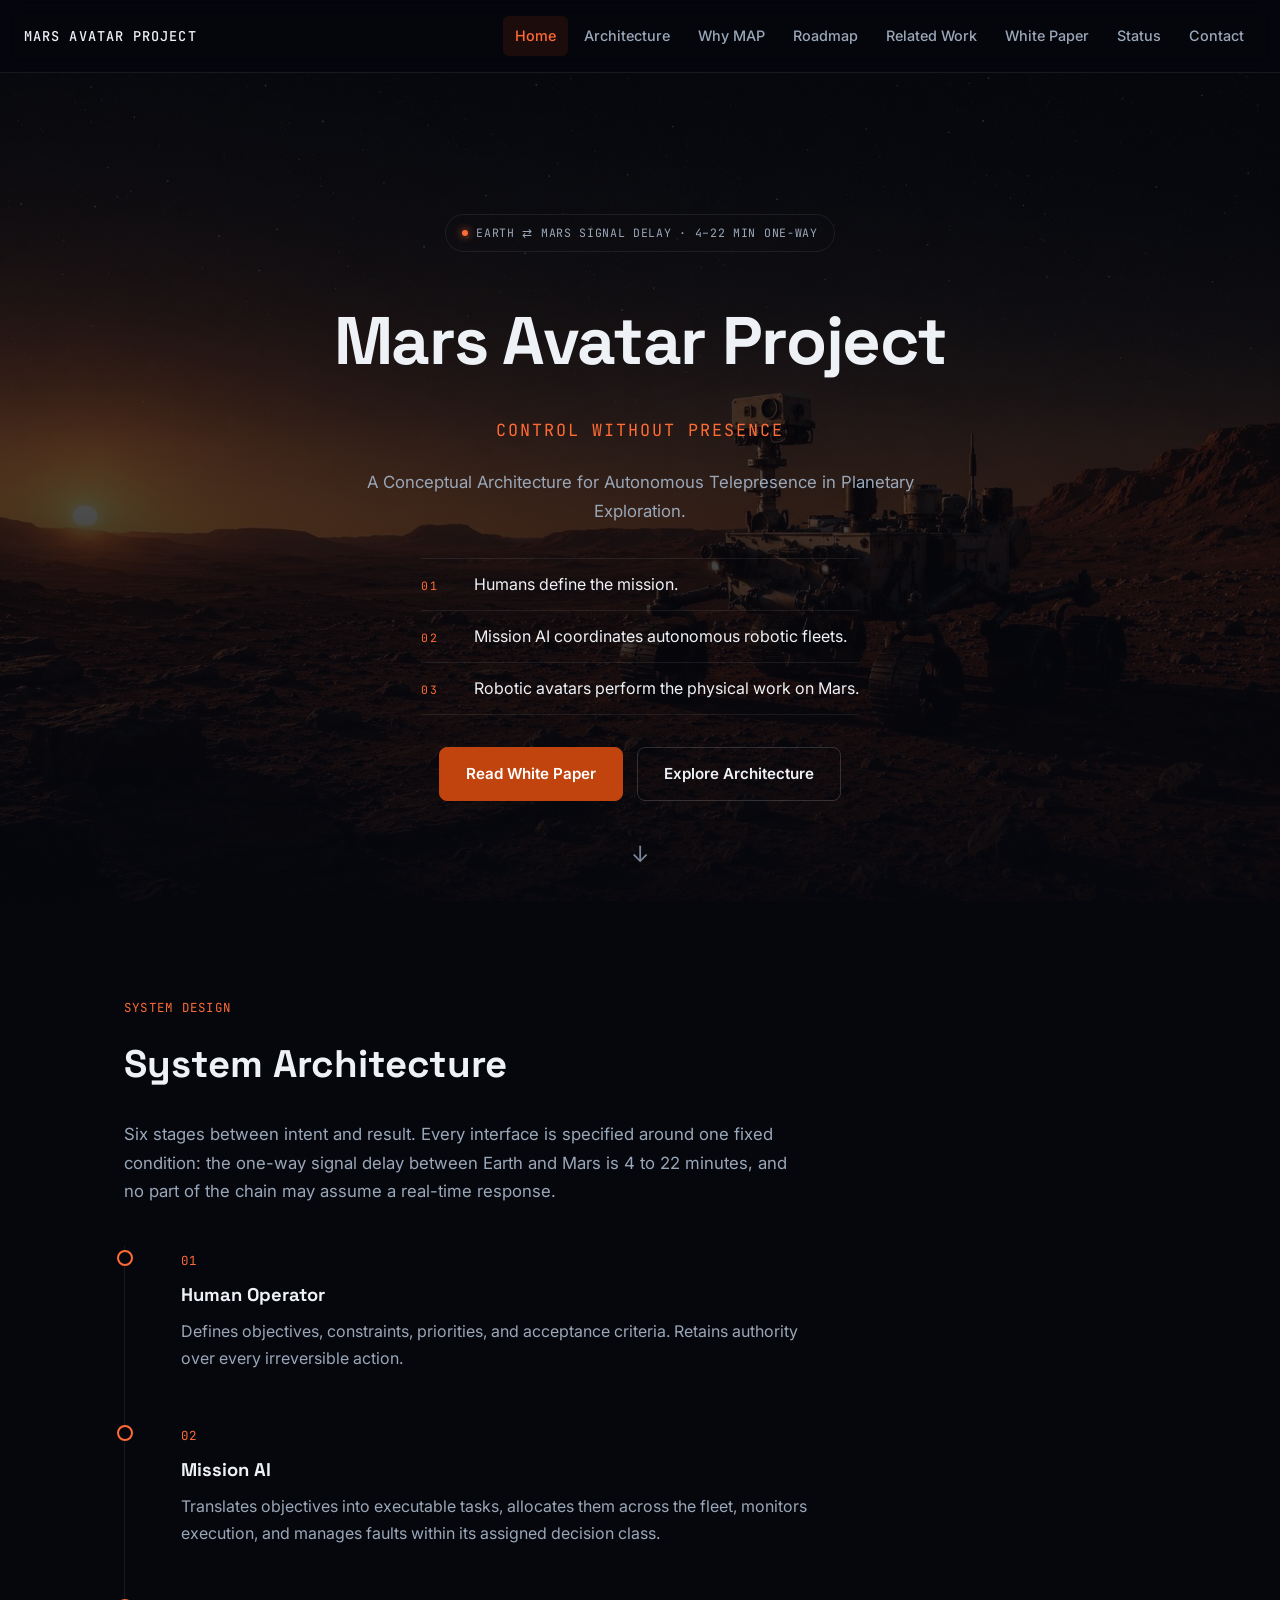
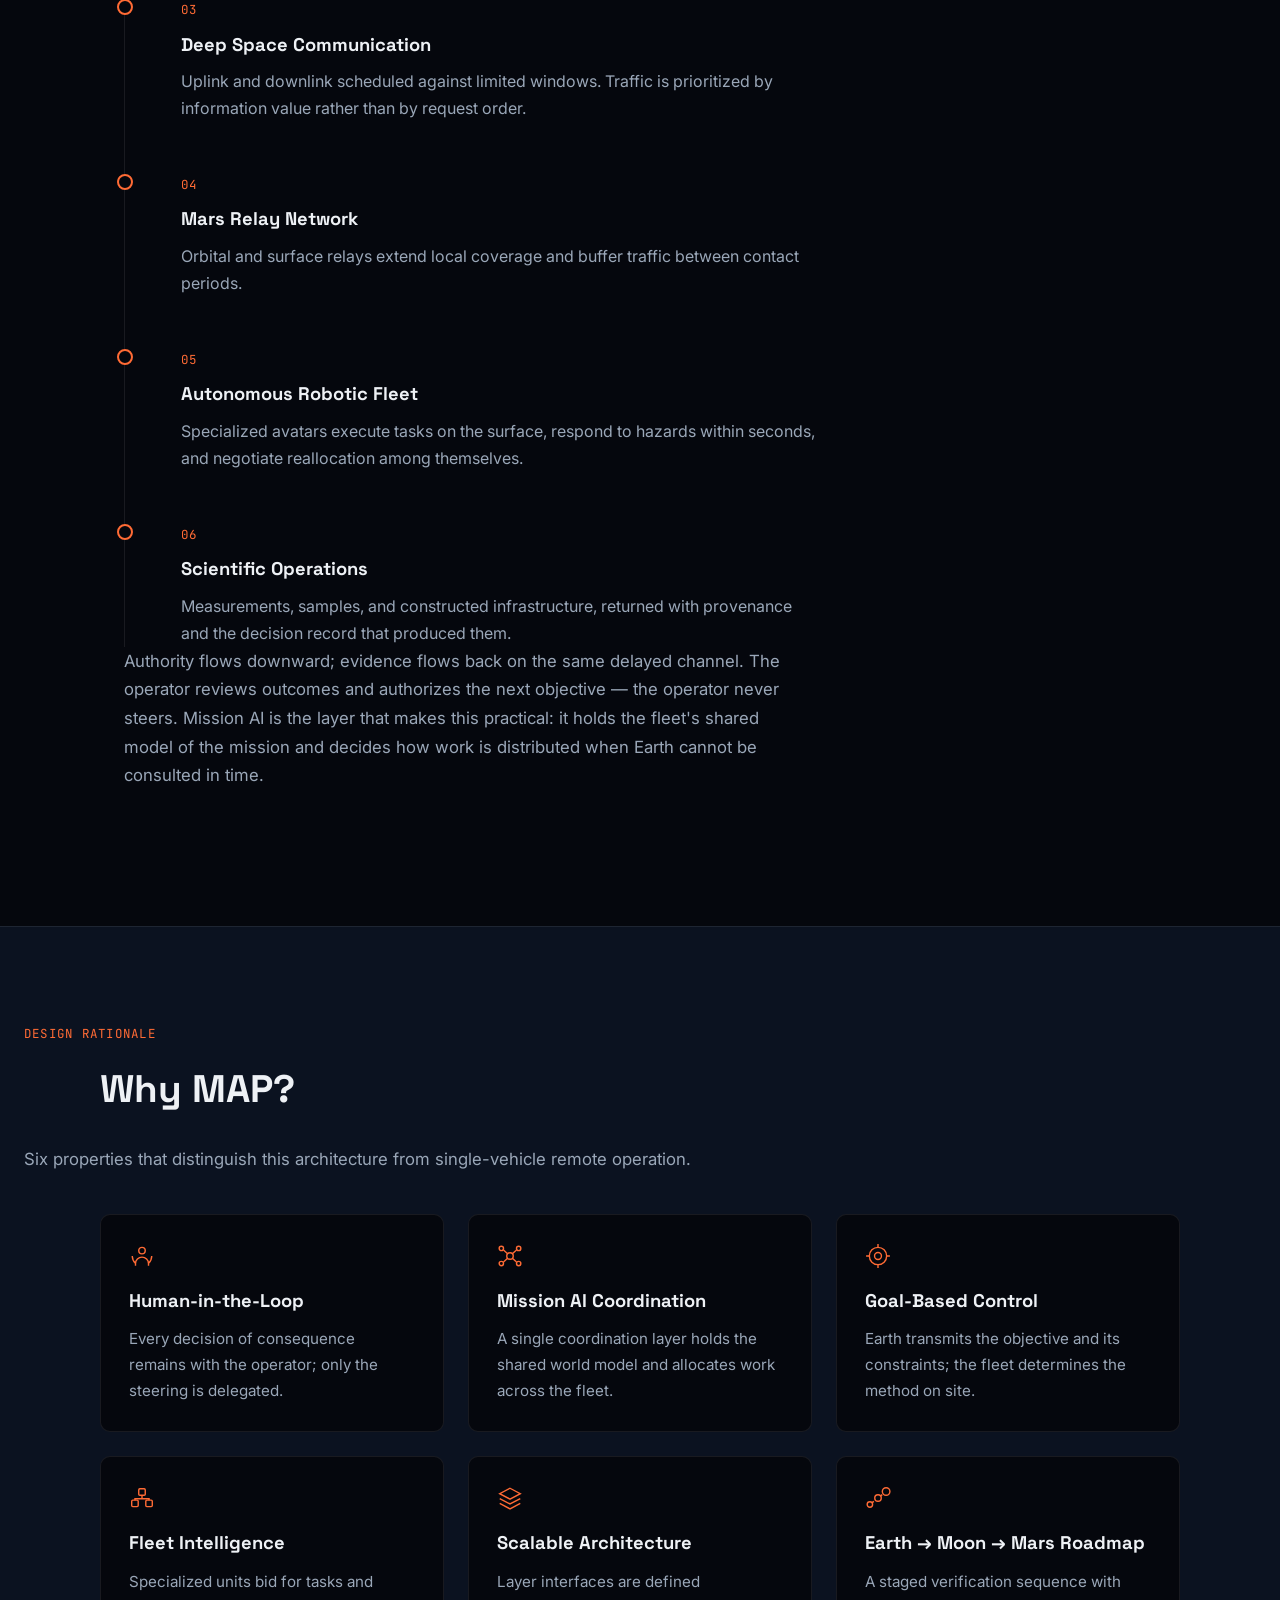
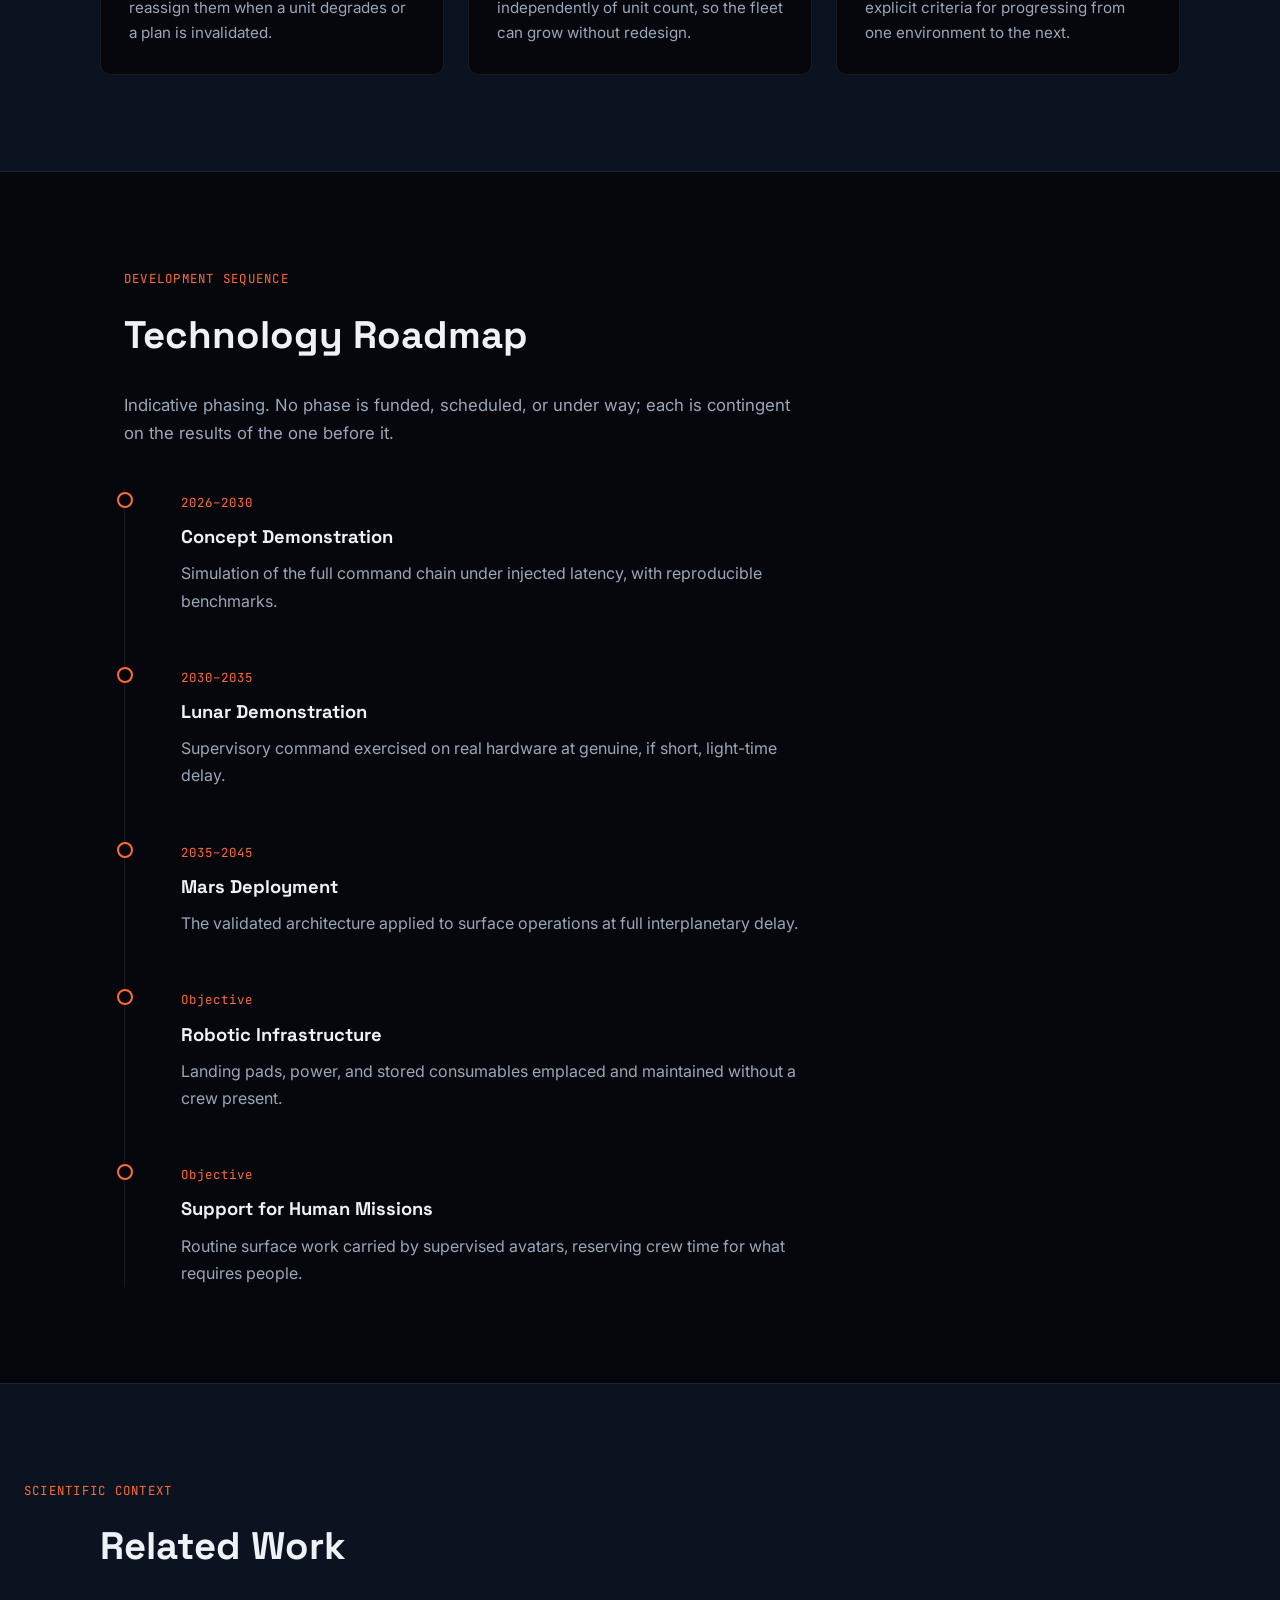
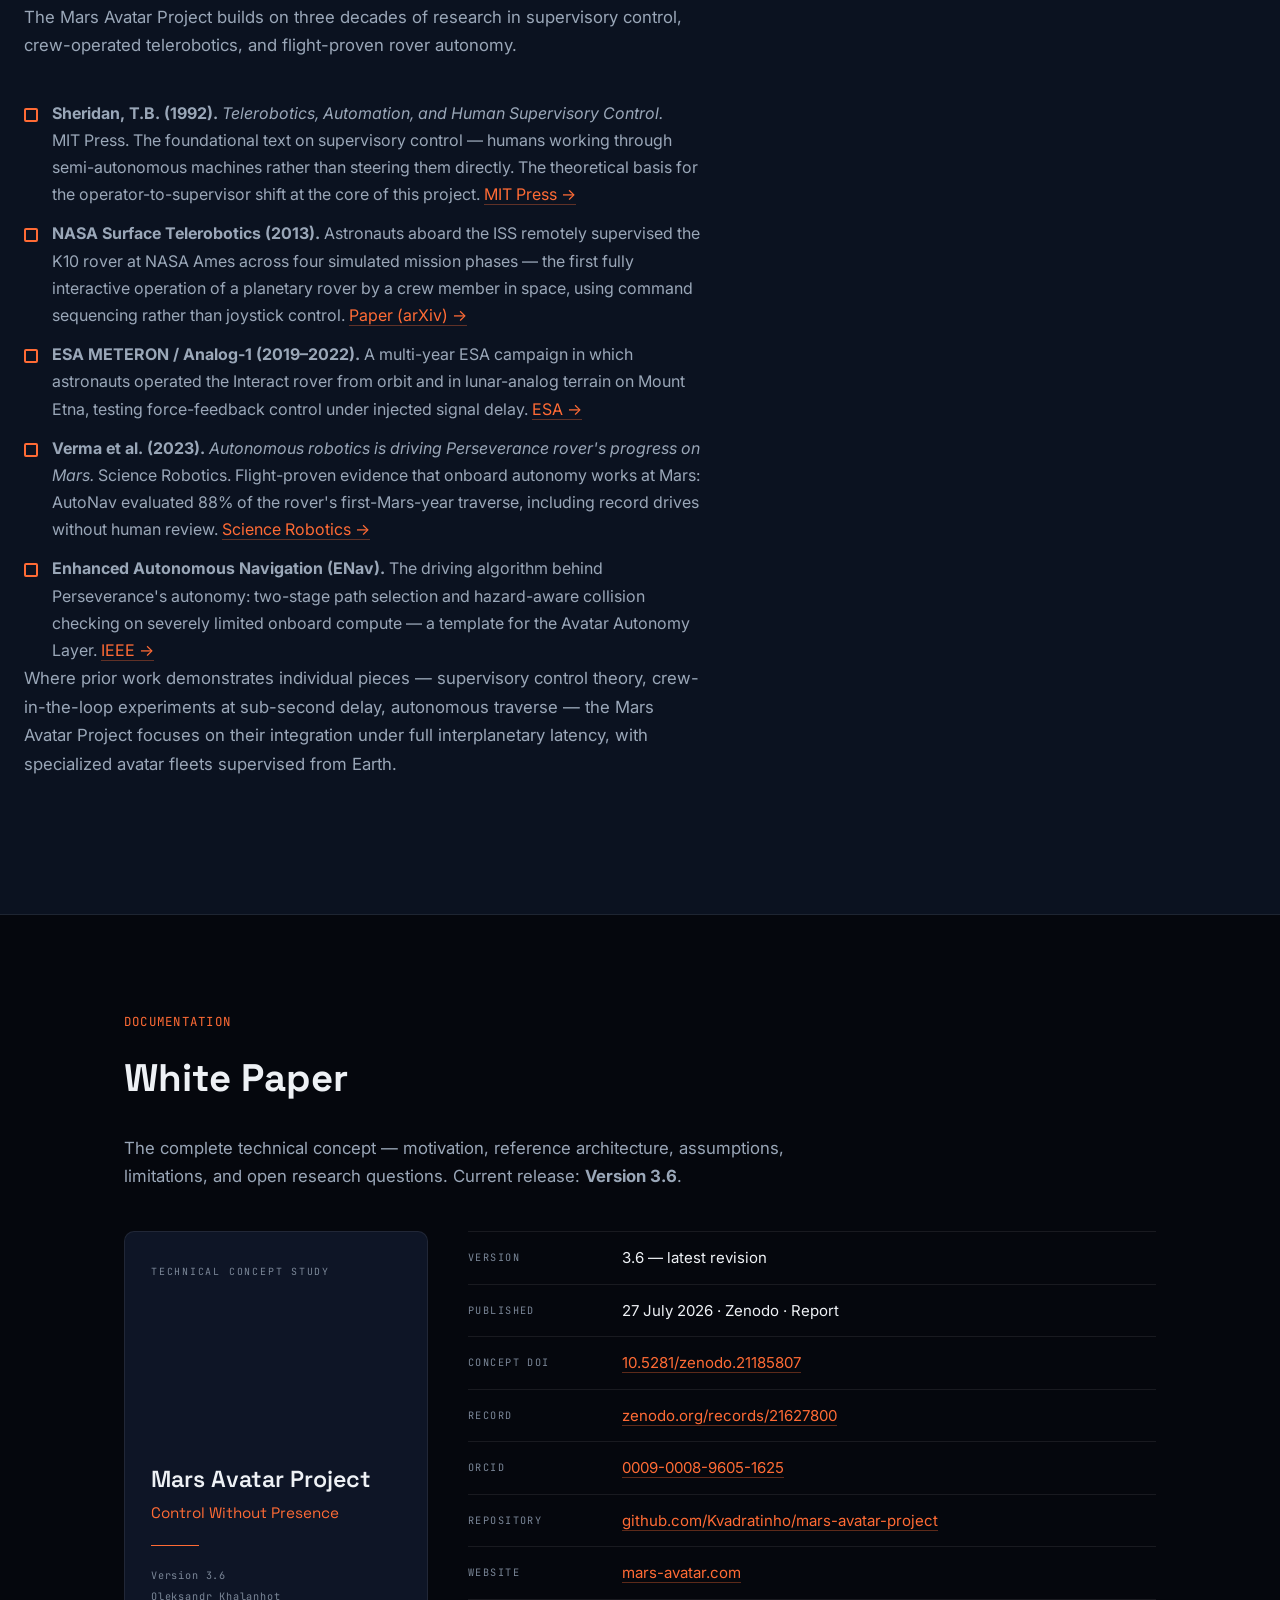
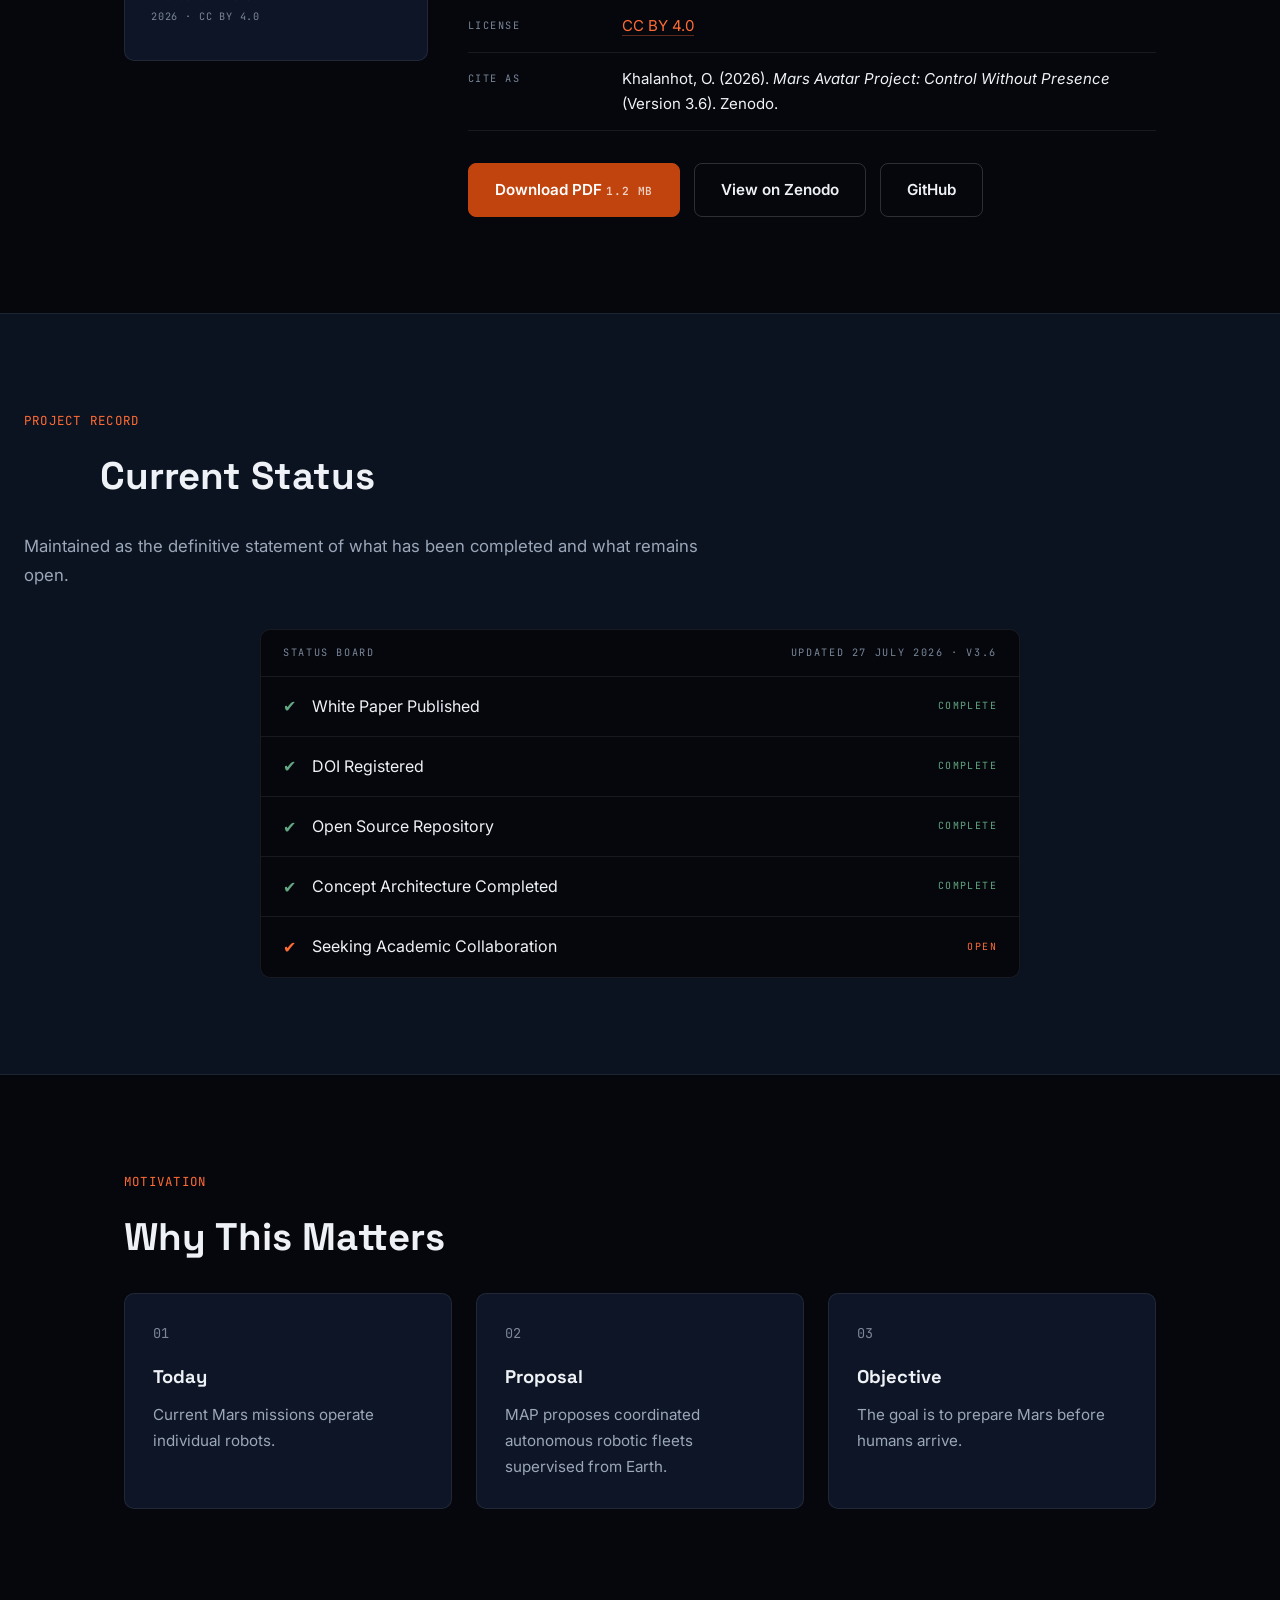
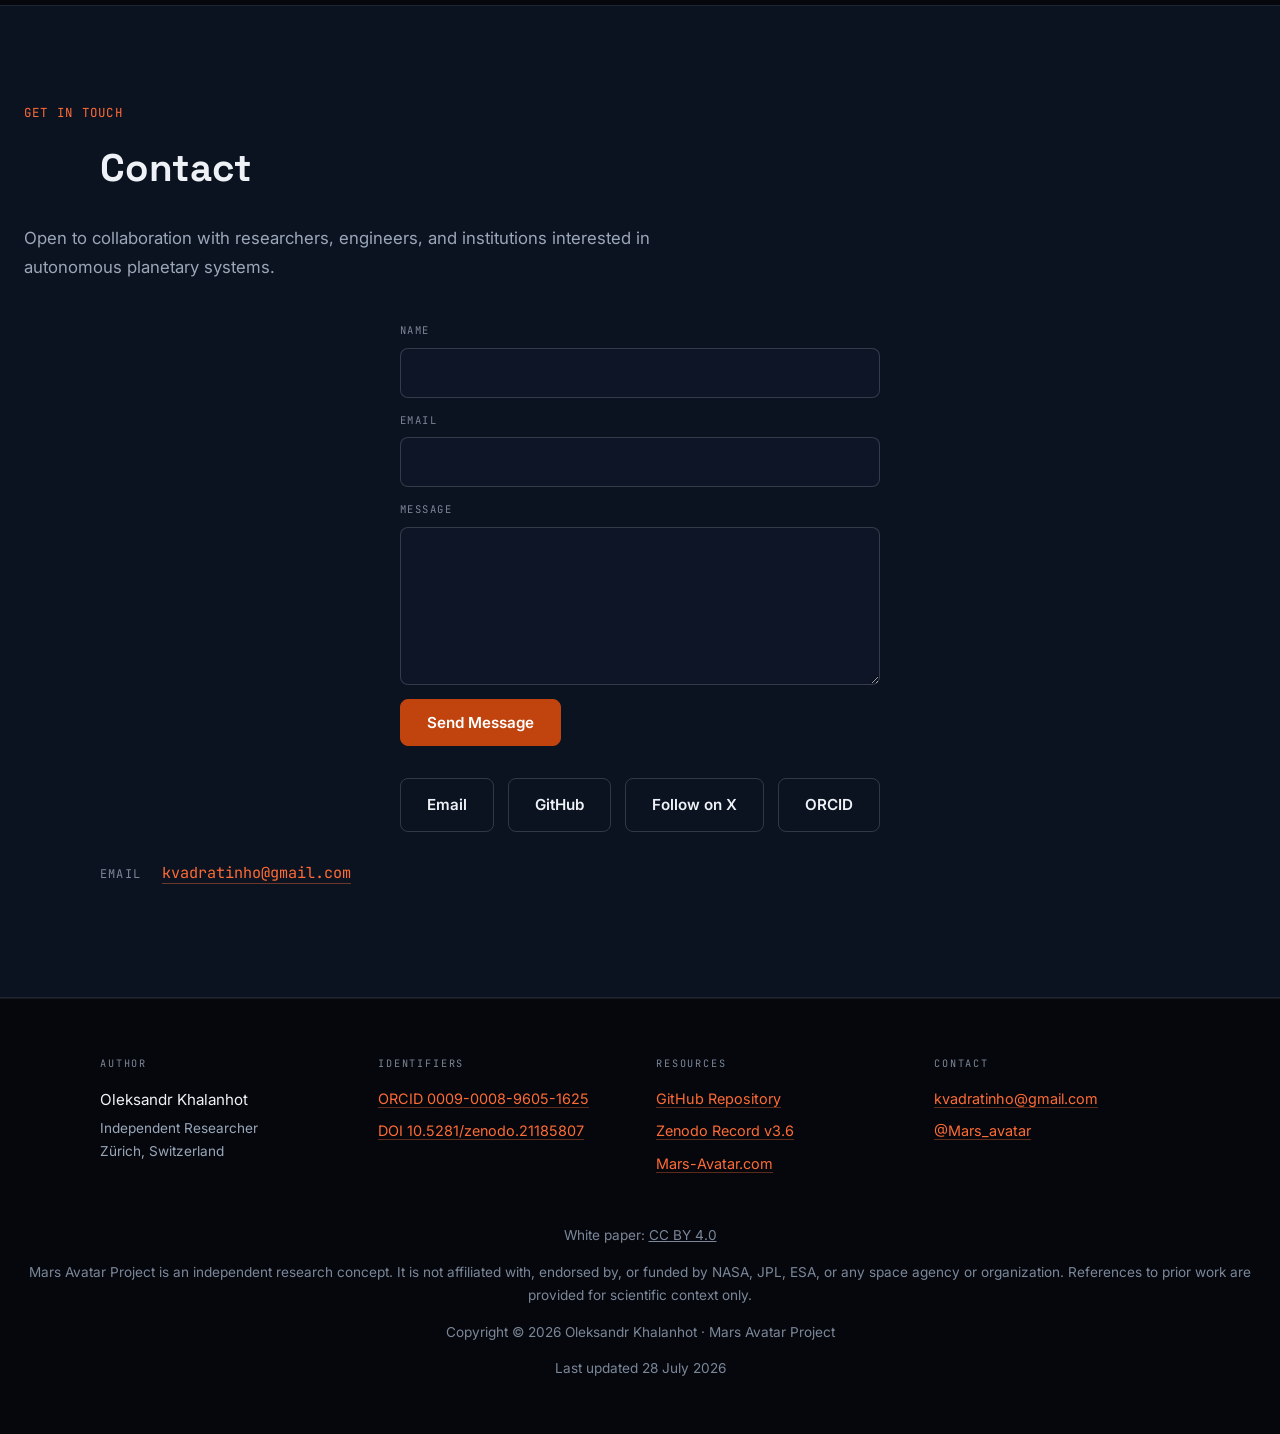
==== commit 00ba582c: "Add files via upload" ====
--- a/index.html
+++ b/index.html
@@ -7,19 +7,22 @@
 <!-- ===== SEO ===== -->
 <title>Mars Avatar Project — Control Without Presence</title>
 <meta name="description" content="A conceptual architecture for autonomous telepresence in planetary exploration. Humans define the mission; Mission AI coordinates autonomous robotic fleets on Mars.">
-<meta name="keywords" content="Mars, robotics, autonomous systems, space exploration, robotic avatars, teleoperation, Mars mission, planetary robotics, space research, Mission AI">
+<meta name="keywords" content="Mars, robotics, space technology, space mission architecture, multi-robot systems, multi-robot task allocation, supervisory control, human-in-command autonomy, telerobotics, space robotics, autonomous systems, fault tolerance, market-based task allocation, interplanetary communication delay, Mission AI">
 <meta name="author" content="Oleksandr Khalanhot">
 <link rel="canonical" href="https://mars-avatar.com/">
+<meta name="robots" content="index, follow, max-image-preview:large, max-snippet:-1">
 
 <!-- Метаданные цитирования: Google Scholar и менеджеры ссылок -->
 <meta name="citation_title" content="Mars Avatar Project: Control Without Presence">
 <meta name="citation_author" content="Khalanhot, Oleksandr">
 <meta name="citation_author_orcid" content="https://orcid.org/0009-0008-9605-1625">
-<meta name="citation_publication_date" content="2026">
+<meta name="citation_publication_date" content="2026/07/27">
 <meta name="citation_technical_report_number" content="v3.6">
 <meta name="citation_doi" content="10.5281/zenodo.21185807">
 <meta name="citation_pdf_url" content="https://zenodo.org/records/21627800/files/Mars%20Avatar%20White%20Paper%20v3.6.pdf">
 <meta name="citation_language" content="en">
+<meta name="citation_publisher" content="Zenodo">
+<meta name="citation_abstract_html_url" content="https://zenodo.org/records/21627800">
 
 <!-- Open Graph: превью при отправке ссылки в соцсети и мессенджеры -->
 <meta property="og:type" content="website">
@@ -30,10 +33,12 @@
 <meta property="og:image" content="https://mars-avatar.com/og-image.jpg">
 <meta property="og:image:width" content="1200">
 <meta property="og:image:height" content="630">
+<meta property="og:locale" content="en">
 
 <!-- Twitter/X карточка -->
 <meta name="twitter:card" content="summary_large_image">
 <meta name="twitter:site" content="@Mars_avatar">
+<meta name="twitter:creator" content="@Mars_avatar">
 <meta name="twitter:title" content="Mars Avatar Project — Control Without Presence">
 <meta name="twitter:description" content="A conceptual architecture for autonomous telepresence in planetary exploration.">
 <meta name="twitter:image" content="https://mars-avatar.com/og-image.jpg">
@@ -77,17 +82,32 @@
       "alternateName": "Control Without Presence",
       "url": "https://mars-avatar.com/",
       "founder": { "@type": "Person", "name": "Oleksandr Khalanhot" },
-      "description": "An open research concept for supervising fleets of autonomous robotic avatars on Mars across full interplanetary signal delay."
+      "description": "An open research concept for supervising fleets of autonomous robotic avatars on Mars across full interplanetary signal delay.",
+      "identifier": "https://doi.org/10.5281/zenodo.21185807",
+      "sameAs": [
+        "https://doi.org/10.5281/zenodo.21185807",
+        "https://zenodo.org/records/21627800",
+        "https://github.com/Kvadratinho/mars-avatar-project"
+      ]
     },
     {
       "@type": "ScholarlyArticle",
       "headline": "Mars Avatar Project White Paper (Version 3.6)",
       "version": "3.6",
-      "datePublished": "2026",
+      "datePublished": "2026-07-27",
+      "dateModified": "2026-07-27",
       "author": { "@type": "Person", "name": "Oleksandr Khalanhot" },
+      "publisher": { "@type": "Organization", "name": "Zenodo", "url": "https://zenodo.org/" },
       "identifier": "https://doi.org/10.5281/zenodo.21185807",
       "url": "https://zenodo.org/records/21627800",
+      "encoding": {
+        "@type": "MediaObject",
+        "contentUrl": "https://zenodo.org/records/21627800/files/Mars%20Avatar%20White%20Paper%20v3.6.pdf",
+        "encodingFormat": "application/pdf"
+      },
       "about": "Autonomous robotic avatars for Mars exploration under human supervision from Earth",
+      "inLanguage": "en",
+      "isAccessibleForFree": true,
       "license": "https://creativecommons.org/licenses/by/4.0/"
     }
   ]
@@ -112,17 +132,12 @@
   </button>
   <div id="nav-links">
     <a href="#home">Home</a>
-    <a href="#scope">Scope</a>
     <a href="#architecture">Architecture</a>
-    <a href="#mission-ai">Mission AI</a>
-    <a href="#fleet">Fleet</a>
     <a href="#why-map">Why MAP</a>
     <a href="#roadmap">Roadmap</a>
     <a href="#related">Related Work</a>
-    <a href="#limitations">Limitations</a>
     <a href="#whitepaper">White Paper</a>
     <a href="#status">Status</a>
-    <a href="#gallery">Gallery</a>
     <a href="#contact">Contact</a>
   </div>
 </nav>
@@ -156,47 +171,8 @@
 
 <main>
 
-<!-- ============ SCOPE ============ -->
-<section id="scope" class="section">
-  <p class="eyebrow">Definition</p>
-  <h2>What This Is — and What It Is Not</h2>
-  <p class="section-intro">
-    Stated before anything else, because the value of a concept study depends on it
-    being read as one.
-  </p>
-
-  <div class="section-grid">
-    <div>
-      <p class="subhead">This project is</p>
-      <ul class="check-list">
-        <li>A reference architecture</li>
-        <li>A research concept, published in full</li>
-        <li>An open publication with a permanent DOI</li>
-        <li>Independent work by a single author</li>
-        <li>An open invitation to review, challenge, and collaborate</li>
-      </ul>
-    </div>
-    <div>
-      <p class="subhead subhead-deny">This project is not</p>
-      <ul class="check-list deny">
-        <li>Flight hardware</li>
-        <li>Operational software</li>
-        <li>A NASA, ESA, or other agency mission</li>
-        <li>A commercial product</li>
-        <li>A validated engineering system</li>
-      </ul>
-    </div>
-  </div>
-
-  <p class="note">
-    No hardware has been built, and no component of the architecture has been
-    experimentally validated. References to prior work are provided for scientific
-    context only and do not imply affiliation or endorsement.
-  </p>
-</section>
-
 <!-- ============ SYSTEM ARCHITECTURE ============ -->
-<section id="architecture" class="section section-alt">
+<section id="architecture" class="section">
   <p class="eyebrow">System Design</p>
   <h2>System Architecture</h2>
   <p class="section-intro">
@@ -259,48 +235,6 @@
   </p>
 </section>
 
-<!-- ============ MISSION AI ============ -->
-<section id="mission-ai" class="section">
-  <p class="eyebrow">Coordination Layer</p>
-  <h2>Mission AI</h2>
-  <p class="section-intro">
-    Mission AI is the principal original contribution of this work. Goal-based
-    commanding, onboard navigation autonomy, and supervisory telepresence each exist
-    independently; what has not been specified is the layer that holds a <em>fleet</em>
-    of them coherent while the operator is 4 to 22 minutes out of date. White Paper v3.6
-    defines it as a five-layer reference architecture with a formal goal-package
-    protocol, graduated decision classes, and measurable quality metrics.
-  </p>
-
-  <div class="card-grid">
-    <div class="card"><span class="card-index">01</span><h3>Mission Coordination</h3><p>Holds the active goal set, resolves conflicts between concurrent objectives, and maintains a single authoritative plan for the fleet.</p></div>
-    <div class="card"><span class="card-index">02</span><h3>Shared World Model</h3><p>A common representation of terrain, assets, resources, and uncertainty, kept consistent across units that observe different parts of it at different times.</p></div>
-    <div class="card"><span class="card-index">03</span><h3>Task Decomposition</h3><p>Expands an operator goal package into ordered, verifiable subtasks with explicit preconditions and success criteria.</p></div>
-    <div class="card"><span class="card-index">04</span><h3>Task Allocation</h3><p>Assigns subtasks across a heterogeneous fleet using decentralized market-based methods (CBBA and successors), tolerating intermittent links between units.</p></div>
-    <div class="card"><span class="card-index">05</span><h3>Fleet Synchronization</h3><p>Keeps dependent activities aligned in time and space where two or more units must cooperate on a single task.</p></div>
-    <div class="card"><span class="card-index">06</span><h3>Execution Monitoring</h3><p>Compares observed progress against the plan and detects divergence early enough to act locally, rather than at the next Earth window.</p></div>
-    <div class="card"><span class="card-index">07</span><h3>Fault Management</h3><p>Detects, isolates, and contains failures; re-plans around a lost or degraded unit instead of halting the mission.</p></div>
-    <div class="card"><span class="card-index">08</span><h3>Degradation Hierarchy</h3><p>An ordered set of reduced-capability modes, so that the system loses throughput rather than the mission when conditions worsen.</p></div>
-    <div class="card"><span class="card-index">09</span><h3>Communication Scheduling</h3><p>Prioritizes and queues uplink and downlink traffic against limited, intermittent windows and finite relay bandwidth.</p></div>
-  </div>
-
-  <div class="claim-box">
-    <p class="claim-label">Central Claim</p>
-    <p class="claim-text">
-      A coordinating fleet does not remove the boundary of the modelled fault space.
-      It converts a class of mission-loss risks into throughput losses, while leaving
-      correlated (common-mode) failures untouched.
-    </p>
-    <p class="claim-note">Stated narrowly and deliberately, so that it can be tested and refuted.</p>
-  </div>
-
-  <p class="note">
-    Authority boundary: Mission AI does not set mission priorities. Which site to
-    investigate and which sample to collect remain human decisions. The system is
-    trusted to execute safely, not to choose objectives.
-  </p>
-</section>
-
 <!-- ============ WHY MAP ============ -->
 <section id="why-map" class="section section-alt">
   <p class="eyebrow">Design Rationale</p>
@@ -342,33 +276,8 @@
   </div>
 </section>
 
-<!-- ============ ROBOTIC FLEET ============ -->
-<section id="fleet" class="section">
-  <p class="eyebrow">Hardware Concept</p>
-  <h2>Robotic Avatar Fleet</h2>
-  <p class="section-intro">
-    Rather than a single general-purpose rover, the architecture assumes a small
-    heterogeneous fleet whose units are individually simpler and collectively
-    redundant. The composition below follows White Paper v3.6.
-  </p>
-
-  <div class="card-grid">
-    <div class="card"><span class="card-index">01 · Mobility &middot; Science</span><h3>Scientific Rover</h3><p>Long-range traverse, in-situ measurement, sample acquisition, and site characterization ahead of and alongside other units.</p></div>
-    <div class="card"><span class="card-index">02 · Mobility &middot; Manipulation</span><h3>Construction Robot</h3><p>Surface preparation and assembly: landing pads, foundations, and deployment of structures and power infrastructure.</p></div>
-    <div class="card"><span class="card-index">03 · Mobility &middot; Logistics</span><h3>Cargo Robot</h3><p>Transport of samples, consumables, tools, and components between work sites, caches, and the base area.</p></div>
-    <div class="card"><span class="card-index">04 · Mobility &middot; Servicing</span><h3>Maintenance Robot</h3><p>Inspection, cleaning, component replacement, and recovery of degraded units — the fleet's means of extending its own service life.</p></div>
-    <div class="card"><span class="card-index">05 · Stationary &middot; Analysis</span><h3>Laboratory Unit</h3><p>Fixed or slowly relocatable analysis facility for sample processing and instrumentation too heavy or too sensitive to carry on a traverse.</p></div>
-    <div class="card"><span class="card-index">06 · Aerial &middot; Survey</span><h3>Reconnaissance Drone</h3><p>Short-duration aerial survey for route scouting, hazard identification, and rapid coverage of terrain that ground units cannot reach.</p></div>
-  </div>
-
-  <p class="note">
-    All units are conceptual. None has been designed at hardware level; mass, power,
-    thermal, and radiation design are outside the scope of the current document.
-  </p>
-</section>
-
 <!-- ============ TECHNOLOGY ROADMAP ============ -->
-<section id="roadmap" class="section section-alt">
+<section id="roadmap" class="section">
   <p class="eyebrow">Development Sequence</p>
   <h2>Technology Roadmap</h2>
   <p class="section-intro">
@@ -381,12 +290,6 @@
       <div class="timeline-content">
         <h3>Concept Demonstration</h3>
         <p>Simulation of the full command chain under injected latency, with reproducible benchmarks.</p>
-        <dl class="phase-meta">
-          <div><dt>Objective</dt><dd>Model the goal package → coordination → execution pipeline under realistic delay and communication windows.</dd></div>
-          <div><dt>Deliverables</dt><dd>Open simulation environment, scenario set, and measured values for the quality metrics defined in the White Paper.</dd></div>
-          <div><dt>Expected outcome</dt><dd>First quantitative test of the central claim — whether coordination converts mission-loss risk into throughput loss.</dd></div>
-          <div><dt>Potential collaborators</dt><dd>Robotics and multi-agent systems research groups; simulation and ROS communities.</dd></div>
-        </dl>
       </div>
     </div>
     <div class="timeline-item">
@@ -394,12 +297,6 @@
       <div class="timeline-content">
         <h3>Lunar Demonstration</h3>
         <p>Supervisory command exercised on real hardware at genuine, if short, light-time delay.</p>
-        <dl class="phase-meta">
-          <div><dt>Objective</dt><dd>Exercise supervisory command on real hardware at genuine, if short, light-time delay.</dd></div>
-          <div><dt>Deliverables</dt><dd>Reproducible experiment protocol, operator workload and throughput measurements, published results including negative results.</dd></div>
-          <div><dt>Expected outcome</dt><dd>Evidence on sim-to-real transfer and on failure modes that simulation does not surface.</dd></div>
-          <div><dt>Potential collaborators</dt><dd>University laboratories, lunar analog programmes, agency technology demonstrators.</dd></div>
-        </dl>
       </div>
     </div>
     <div class="timeline-item">
@@ -407,12 +304,6 @@
       <div class="timeline-content">
         <h3>Mars Deployment</h3>
         <p>The validated architecture applied to surface operations at full interplanetary delay.</p>
-        <dl class="phase-meta">
-          <div><dt>Objective</dt><dd>Apply the validated architecture to surface operations at full interplanetary delay.</dd></div>
-          <div><dt>Deliverables</dt><dd>Flight-relevant architecture specification with transition criteria satisfied at each preceding stage.</dd></div>
-          <div><dt>Expected outcome</dt><dd>A coordination layer whose behaviour under delay has been characterised rather than assumed.</dd></div>
-          <div><dt>Potential collaborators</dt><dd>Space agencies, aerospace institutes, and industry partners.</dd></div>
-        </dl>
       </div>
     </div>
     <div class="timeline-item">
@@ -433,7 +324,7 @@
 </section>
 
 <!-- ============ RELATED WORK ============ -->
-<section id="related" class="section">
+<section id="related" class="section section-alt">
   <p class="eyebrow">Scientific Context</p>
   <h2>Related Work</h2>
   <p class="section-intro">
@@ -474,77 +365,11 @@
       <a href="https://ieeexplore.ieee.org/document/11265757" target="_blank" rel="noopener">IEEE →</a>
     </li>
   </ul>
-  <div class="compare-wrap" tabindex="0" role="region" aria-label="Comparison of previous work and the Mars Avatar extension">
-    <table class="compare">
-      <thead>
-        <tr><th scope="col">Previous Work</th><th scope="col">Contribution</th><th scope="col">Mars Avatar Extension</th></tr>
-      </thead>
-      <tbody>
-        <tr>
-          <th scope="row" data-label="Previous Work">Sheridan (1992)</th>
-          <td data-label="Contribution">Formal theory of humans operating through semi-autonomous machines rather than steering them directly.</td>
-          <td data-label="Mars Avatar Extension">Applies the operator-to-supervisor shift to a multi-agent fleet at interplanetary delay, with an explicit authority boundary.</td>
-        </tr>
-        <tr>
-          <th scope="row" data-label="Previous Work">NASA Surface Telerobotics (2013)</th>
-          <td data-label="Contribution">First fully interactive crew operation of a planetary rover from space, using command sequencing rather than joystick control.</td>
-          <td data-label="Mars Avatar Extension">Removes the near-real-time link assumption and generalizes single-rover sequencing to fleet-level goal packages.</td>
-        </tr>
-        <tr>
-          <th scope="row" data-label="Previous Work">ESA METERON / Analog-1 (2019–2022)</th>
-          <td data-label="Contribution">Force-feedback supervisory telepresence validated in lunar-analog terrain with realistic latency injection.</td>
-          <td data-label="Mars Avatar Extension">Scales the delay by two to three orders of magnitude, where feedback-driven control is no longer available at all.</td>
-        </tr>
-        <tr>
-          <th scope="row" data-label="Previous Work">Verma et al. (2023)</th>
-          <td data-label="Contribution">Flight evidence that onboard autonomy works at Mars: autonomy evaluated 88% of the first-Mars-year traverse.</td>
-          <td data-label="Mars Avatar Extension">Treats proven single-vehicle autonomy as the assumed substrate and addresses the coordination layer above it.</td>
-        </tr>
-        <tr>
-          <th scope="row" data-label="Previous Work">Enhanced Autonomous Navigation (ENav)</th>
-          <td data-label="Contribution">Hazard-aware navigation demonstrated within severe flight-compute constraints.</td>
-          <td data-label="Mars Avatar Extension">Adopted as the reference profile for per-unit local autonomy and its resource envelope.</td>
-        </tr>
-        <tr>
-          <th scope="row" data-label="Previous Work">Choi, Brunet &amp; How (2009)</th>
-          <td data-label="Contribution">Decentralized market-based task allocation (CBBA) with convergence guarantees under limited communication.</td>
-          <td data-label="Mars Avatar Extension">Used as the basis of the task-allocation layer, extended to intermittent links and heterogeneous unit capability.</td>
-        </tr>
-        <tr>
-          <th scope="row" data-label="Previous Work">ANA Avatar XPRIZE (2022)</th>
-          <td data-label="Contribution">Demonstrated operator-embodiment interfaces for physical remote presence at terrestrial latency.</td>
-          <td data-label="Mars Avatar Extension">Retains the intent of embodiment while abandoning immersion, which the signal budget makes impossible.</td>
-        </tr>
-      </tbody>
-    </table>
-  </div>
-
   <p class="section-intro">
     Where prior work demonstrates individual pieces — supervisory control theory, crew-in-the-loop
     experiments at sub-second delay, autonomous traverse — the Mars Avatar Project focuses on their
     integration under full interplanetary latency, with specialized avatar fleets supervised from Earth.
   </p>
-</section>
-
-<!-- ============ LIMITATIONS ============ -->
-<section id="limitations" class="section section-alt">
-  <p class="eyebrow">Scientific Transparency</p>
-  <h2>Limitations and Assumptions</h2>
-  <p class="section-intro">
-    Stated here rather than deferred, because a concept study that omits its own
-    boundaries is not usable as scientific input.
-  </p>
-
-  <div class="card-grid">
-    <div class="card"><h3>Conceptual Architecture Only</h3><p>The work specifies a structure and its interfaces. It does not specify an implementation, and no implementation exists.</p></div>
-    <div class="card"><h3>No Experimental Validation</h3><p>No claim has been tested in simulation, in hardware, or in the field. All performance figures are estimates.</p></div>
-    <div class="card"><h3>Correlated Failures Remain</h3><p>Fleet coordination does not address common-mode failures. A hazard that disables one unit may disable all of them.</p></div>
-    <div class="card"><h3>Bounded Fault Space</h3><p>The architecture handles faults it anticipates. Detecting the unmodelled case is stated as an open problem, not a solved one.</p></div>
-    <div class="card"><h3>Verification of Learned Components</h3><p>Assuring machine-learned behaviour to flight standards is unsolved in the field generally, and is not solved here.</p></div>
-    <div class="card"><h3>Sim-to-Real Transfer</h3><p>Results obtained in simulation are not assumed to transfer to Martian terrain, lighting, dust, or thermal conditions.</p></div>
-    <div class="card"><h3>Hardware Outside Scope</h3><p>Mass, power, thermal, and radiation design for the fleet units are not addressed at any level of detail.</p></div>
-    <div class="card"><h3>Order-of-Magnitude Cost</h3><p>Cost estimates indicate scale only and carry no procurement or programmatic weight.</p></div>
-  </div>
 </section>
 
 <!-- ============ WHITE PAPER ============ -->
@@ -570,7 +395,8 @@
 
     <div>
       <ul class="wp-specs">
-        <li><span class="wp-k">Version</span><span class="wp-v">3.6</span></li>
+        <li><span class="wp-k">Version</span><span class="wp-v">3.6 &mdash; latest revision</span></li>
+        <li><span class="wp-k">Published</span><span class="wp-v"><time datetime="2026-07-27">27 July 2026</time> &middot; Zenodo &middot; Report</span></li>
         <li><span class="wp-k">Concept DOI</span><span class="wp-v"><a href="https://doi.org/10.5281/zenodo.21185807" target="_blank" rel="noopener">10.5281/zenodo.21185807</a></span></li>
         <li><span class="wp-k">Record</span><span class="wp-v"><a href="https://zenodo.org/records/21627800" target="_blank" rel="noopener">zenodo.org/records/21627800</a></span></li>
         <li><span class="wp-k">ORCID</span><span class="wp-v"><a href="https://orcid.org/0009-0008-9605-1625" target="_blank" rel="noopener">0009-0008-9605-1625</a></span></li>
@@ -581,7 +407,7 @@
       </ul>
 
       <div class="buttons">
-<a class="button button-primary" href="https://zenodo.org/records/21627800/files/Mars%20Avatar%20White%20Paper%20v3.6.pdf?download=1">Download PDF</a>
+<a class="button button-primary" href="https://zenodo.org/records/21627800/files/Mars%20Avatar%20White%20Paper%20v3.6.pdf?download=1">Download PDF <span class="wp-fmt">1.2&nbsp;MB</span></a>
 <a class="button" href="https://zenodo.org/records/21627800" target="_blank" rel="noopener">View on Zenodo</a>
 <a class="button" href="https://github.com/Kvadratinho/mars-avatar-project" target="_blank" rel="noopener">GitHub</a>
 </div>
@@ -600,7 +426,7 @@
   <div class="status-board">
     <div class="sb-head">
       <span>Status Board</span>
-      <span>Updated 2026 · v3.6</span>
+      <span>Updated 27 July 2026 · v3.6</span>
     </div>
     <ul>
       <li><span class="sb-tick" aria-hidden="true">&#10004;</span><span>White Paper Published</span><span class="sb-state">Complete</span></li>
@@ -608,56 +434,12 @@
       <li><span class="sb-tick" aria-hidden="true">&#10004;</span><span>Open Source Repository</span><span class="sb-state">Complete</span></li>
       <li><span class="sb-tick" aria-hidden="true">&#10004;</span><span>Concept Architecture Completed</span><span class="sb-state">Complete</span></li>
       <li class="open"><span class="sb-tick" aria-hidden="true">&#10004;</span><span>Seeking Academic Collaboration</span><span class="sb-state">Open</span></li>
-      <li class="todo"><span class="sb-tick" aria-hidden="true">&#9633;</span><span>Simulation</span><span class="sb-state">Not started</span></li>
-      <li class="todo"><span class="sb-tick" aria-hidden="true">&#9633;</span><span>Prototype Testbed</span><span class="sb-state">Not started</span></li>
-      <li class="todo"><span class="sb-tick" aria-hidden="true">&#9633;</span><span>Experimental Validation</span><span class="sb-state">Not started</span></li>
-      <li class="todo"><span class="sb-tick" aria-hidden="true">&#9633;</span><span>Field Testing</span><span class="sb-state">Not started</span></li>
     </ul>
   </div>
 </section>
 
-<!-- ============ GALLERY ============ -->
-<section id="gallery" class="section">
-  <p class="eyebrow">Visuals</p>
-  <h2>Diagrams</h2>
-  <p class="section-intro">
-    Concept diagrams of the mission architecture, published under CC&nbsp;BY&nbsp;4.0
-    and free to reuse with attribution.
-  </p>
-
-  <div class="gallery-grid">
-    <figure class="gallery-item">
-      <a href="diagram-signal-path.svg">
-        <img src="diagram-signal-path.svg" loading="lazy" decoding="async"
-             alt="Diagram of the signal path from Earth to Mars by way of an orbital relay, annotated with the one-way delay of 4 to 22 minutes.">
-      </a>
-      <figcaption>Fig. 1 — Earth–Mars signal path</figcaption>
-    </figure>
-    <figure class="gallery-item">
-      <a href="diagram-three-layers.svg">
-        <img src="diagram-three-layers.svg" loading="lazy" decoding="async"
-             alt="Diagram of the three-layer control model: Earth command layer, relay and scheduling layer, and avatar autonomy layer.">
-      </a>
-      <figcaption>Fig. 2 — Three-layer control model</figcaption>
-    </figure>
-    <figure class="gallery-item">
-      <a href="diagram-fleet.svg">
-        <img src="diagram-fleet.svg" loading="lazy" decoding="async"
-             alt="Diagram of the robotic avatar fleet on the Martian surface, showing a survey unit, a relay unit, and a manipulator unit.">
-      </a>
-      <figcaption>Fig. 3 — Robotic avatar fleet</figcaption>
-    </figure>
-  </div>
-
-  <p class="note">
-    Figures 2 and 3 were drawn for an earlier revision: the architecture is now
-    specified in six stages, and the fleet in six units. Both are retained for
-    continuity with earlier citations and should be regenerated against v3.6.
-  </p>
-</section>
-
 <!-- ============ WHY THIS MATTERS ============ -->
-<section id="matters" class="section section-alt">
+<section id="matters" class="section">
   <p class="eyebrow">Motivation</p>
   <h2>Why This Matters</h2>
   <div class="card-grid">
@@ -680,7 +462,7 @@
 </section>
 
 <!-- ============ CONTACT ============ -->
-<section id="contact" class="section">
+<section id="contact" class="section section-alt">
   <p class="eyebrow">Get in Touch</p>
   <h2>Contact</h2>
   <p class="section-intro">
@@ -748,7 +530,8 @@
     endorsed by, or funded by NASA, JPL, ESA, or any space agency or organization.
     References to prior work are provided for scientific context only.
   </p>
-  <p class="footer-author">Copyright © 2026 Mars Avatar Project</p>
+  <p class="footer-author">Copyright © 2026 Oleksandr Khalanhot &middot; Mars Avatar Project</p>
+  <p class="footer-author">Last updated <time datetime="2026-07-28">28 July 2026</time></p>
 </footer>
 
 <a href="#home" id="to-top" aria-label="Back to top">&#8593;</a>
--- a/style.css
+++ b/style.css
@@ -983,222 +983,10 @@
   .card, .timeline-item, .wp-layout { break-inside: avoid; }
 }
 
-/* ============ SUBHEAD (Scope columns) ============ */
-/* Небольшой моно-заголовок над списком — в той же манере, что и .eyebrow */
-.subhead {
-  font-family: var(--font-mono);
-  font-size: 0.72rem;
-  letter-spacing: 0.14em;
-  text-transform: uppercase;
-  color: var(--text);
-  margin: 0 0 4px;
-}
-
-.subhead-deny { color: var(--red-soft); }
-
-/* Список «чего проект НЕ представляет» — тот же маркер, но красный */
-.check-list.deny li::before {
-  border-color: var(--red-soft);
-  background-color: rgba(179, 57, 42, 0.25);
-}
-
-/* ============ CENTRAL CLAIM ============ */
-/* Ключевое утверждение работы — выделено как цитата, а не как карточка */
-.claim-box {
-  max-width: 720px;
-  margin: 40px 0 0;
-  padding: 24px 28px;
-  background-color: var(--bg-panel-alt);
-  border: 1px solid var(--line);
-  border-left: 3px solid var(--mars);
-  border-radius: var(--radius);
-}
-
-.section-alt .claim-box { background-color: var(--bg-deep); }
-
-.claim-label {
-  font-family: var(--font-mono);
-  font-size: 0.68rem;
-  letter-spacing: 0.16em;
-  text-transform: uppercase;
-  color: var(--mars-bright);
-  margin: 0 0 10px;
-}
-
-.claim-text {
-  margin: 0;
-  font-size: 1.05rem;
-  color: var(--text);
-}
-
-.claim-note {
-  margin: 12px 0 0;
-  font-size: 0.85rem;
-  color: var(--text-faint);
-}
-
-/* ============ ROADMAP PHASE DETAIL ============ */
-/* Цель / результаты / ожидаемый итог / возможные партнёры внутри фазы */
-.phase-meta {
-  display: grid;
-  grid-template-columns: repeat(auto-fit, minmax(210px, 1fr));
-  gap: 16px 28px;
-  margin: 18px 0 0;
-  padding-top: 18px;
-  border-top: 1px solid var(--line);
-  max-width: 720px;
-}
-
-.phase-meta dt {
-  font-family: var(--font-mono);
-  font-size: 0.66rem;
-  letter-spacing: 0.14em;
-  text-transform: uppercase;
-  color: var(--text-faint);
-  margin-bottom: 4px;
-}
-
-.phase-meta dd {
-  margin: 0;
-  font-size: 0.9rem;
-  color: var(--text-dim);
-}
-
-/* ============ COMPARISON TABLE ============ */
-.compare-wrap {
-  margin: 40px 0 0;
-  overflow-x: auto;
-  border: 1px solid var(--line);
-  border-radius: var(--radius);
-  background-color: var(--bg-panel-alt);
-}
-
-.section-alt .compare-wrap { background-color: var(--bg-deep); }
-
-.compare {
-  width: 100%;
-  border-collapse: collapse;
-  font-size: 0.92rem;
-}
-
-.compare thead th {
-  padding: 14px 18px;
-  border-bottom: 1px solid var(--line);
-  font-family: var(--font-mono);
-  font-size: 0.66rem;
-  font-weight: 500;
-  letter-spacing: 0.14em;
-  text-transform: uppercase;
-  color: var(--mars-bright);
-  text-align: left;
-  white-space: nowrap;
-}
-
-.compare tbody th,
-.compare tbody td {
-  padding: 16px 18px;
-  border-bottom: 1px solid var(--line);
-  vertical-align: top;
-  text-align: left;
-}
-
-.compare tbody th {
-  width: 24%;
-  font-family: var(--font-display);
-  font-weight: 600;
-  color: var(--text);
-}
-
-.compare tbody td { color: var(--text-dim); }
-
-.compare tbody tr:last-child th,
-.compare tbody tr:last-child td { border-bottom: 0; }
-
-/* ============ STATUS BOARD — OPEN ITEMS ============ */
-/* Пункты, к которым ещё не приступали: приглушённые, без зелёной галочки */
-.status-board li.todo .sb-tick,
-.status-board li.todo .sb-state { color: var(--text-faint); }
-
-.status-board li.todo span:not(.sb-tick):not(.sb-state) { color: var(--text-dim); }
-
-/* ============ GALLERY LINK WRAPPER ============ */
-/* Картинка кликабельна: открывает исходный SVG в полном размере */
-.gallery-item a {
-  display: block;
-  text-decoration: none;
-}
-
-/* Резервируем место до загрузки, чтобы вёрстка не прыгала */
-.gallery-item img {
-  aspect-ratio: 4 / 3;
-  object-fit: contain;
-  background-color: var(--bg-deep);
-}
-
-/* ============ RESPONSIVE ADDITIONS ============ */
-/* Пунктов меню стало больше — прячем их в гамбургер раньше, до 1024px */
-@media (max-width: 1024px) {
-  #nav-toggle { display: flex; }
-
-  #nav-links {
-    display: none;
-    position: absolute;
-    top: 100%;
-    left: 0;
-    right: 0;
-    flex-direction: column;
-    background-color: var(--bg-panel);
-    border-bottom: 1px solid var(--line);
-    padding: 8px;
-    max-height: calc(100vh - 64px);
-    overflow-y: auto;
-  }
-
-  #nav-links.open { display: flex; }
-  #nav-links a { padding: 12px 16px; }
-}
-
-/* Таблица сравнения на узких экранах: строки превращаются в карточки */
-@media (max-width: 700px) {
-  .compare thead {
-    position: absolute;
-    width: 1px;
-    height: 1px;
-    overflow: hidden;
-    clip-path: inset(50%);
-  }
-
-  .compare tbody tr {
-    display: block;
-    padding: 16px 18px;
-    border-bottom: 1px solid var(--line);
-  }
-
-  .compare tbody tr:last-child { border-bottom: 0; }
-
-  .compare tbody th,
-  .compare tbody td {
-    display: block;
-    width: auto;
-    padding: 8px 0 0;
-    border-bottom: 0;
-  }
-
-  .compare tbody td::before {
-    content: attr(data-label);
-    display: block;
-    margin-bottom: 4px;
-    font-family: var(--font-mono);
-    font-size: 0.62rem;
-    letter-spacing: 0.14em;
-    text-transform: uppercase;
-    color: var(--text-faint);
-  }
-}
-
-/* ============ PRINT ADDITIONS ============ */
-@media print {
-  .claim-box, .compare-wrap, .gallery-item { background: #fff !important; border-color: #ccc; }
-  .claim-text, .compare tbody td, .phase-meta dd { color: #000; }
-  .compare-wrap, .gallery-item, .claim-box { break-inside: avoid; }
-}
+/* Формат и размер файла рядом с названием кнопки */
+.wp-fmt {
+  font-family: var(--font-mono);
+  font-size: 0.7rem;
+  letter-spacing: 0.08em;
+  opacity: 0.75;
+}
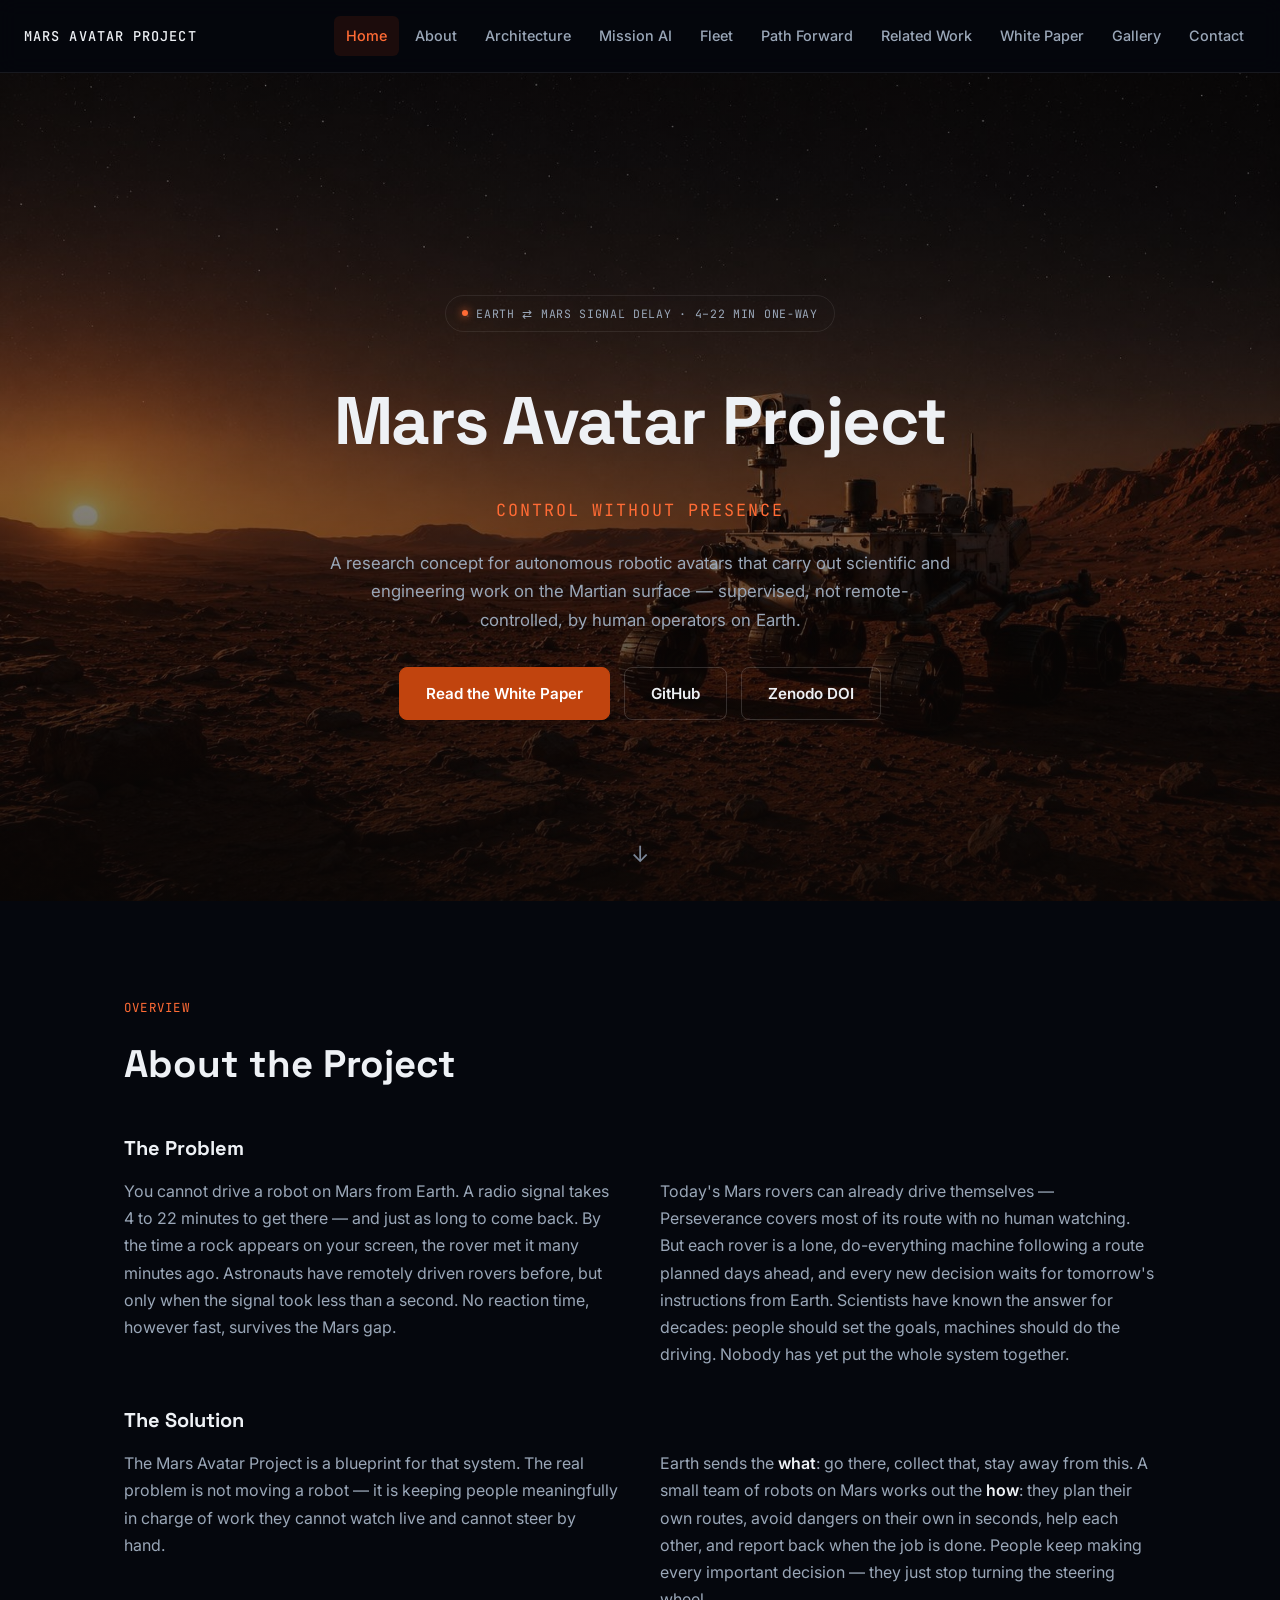
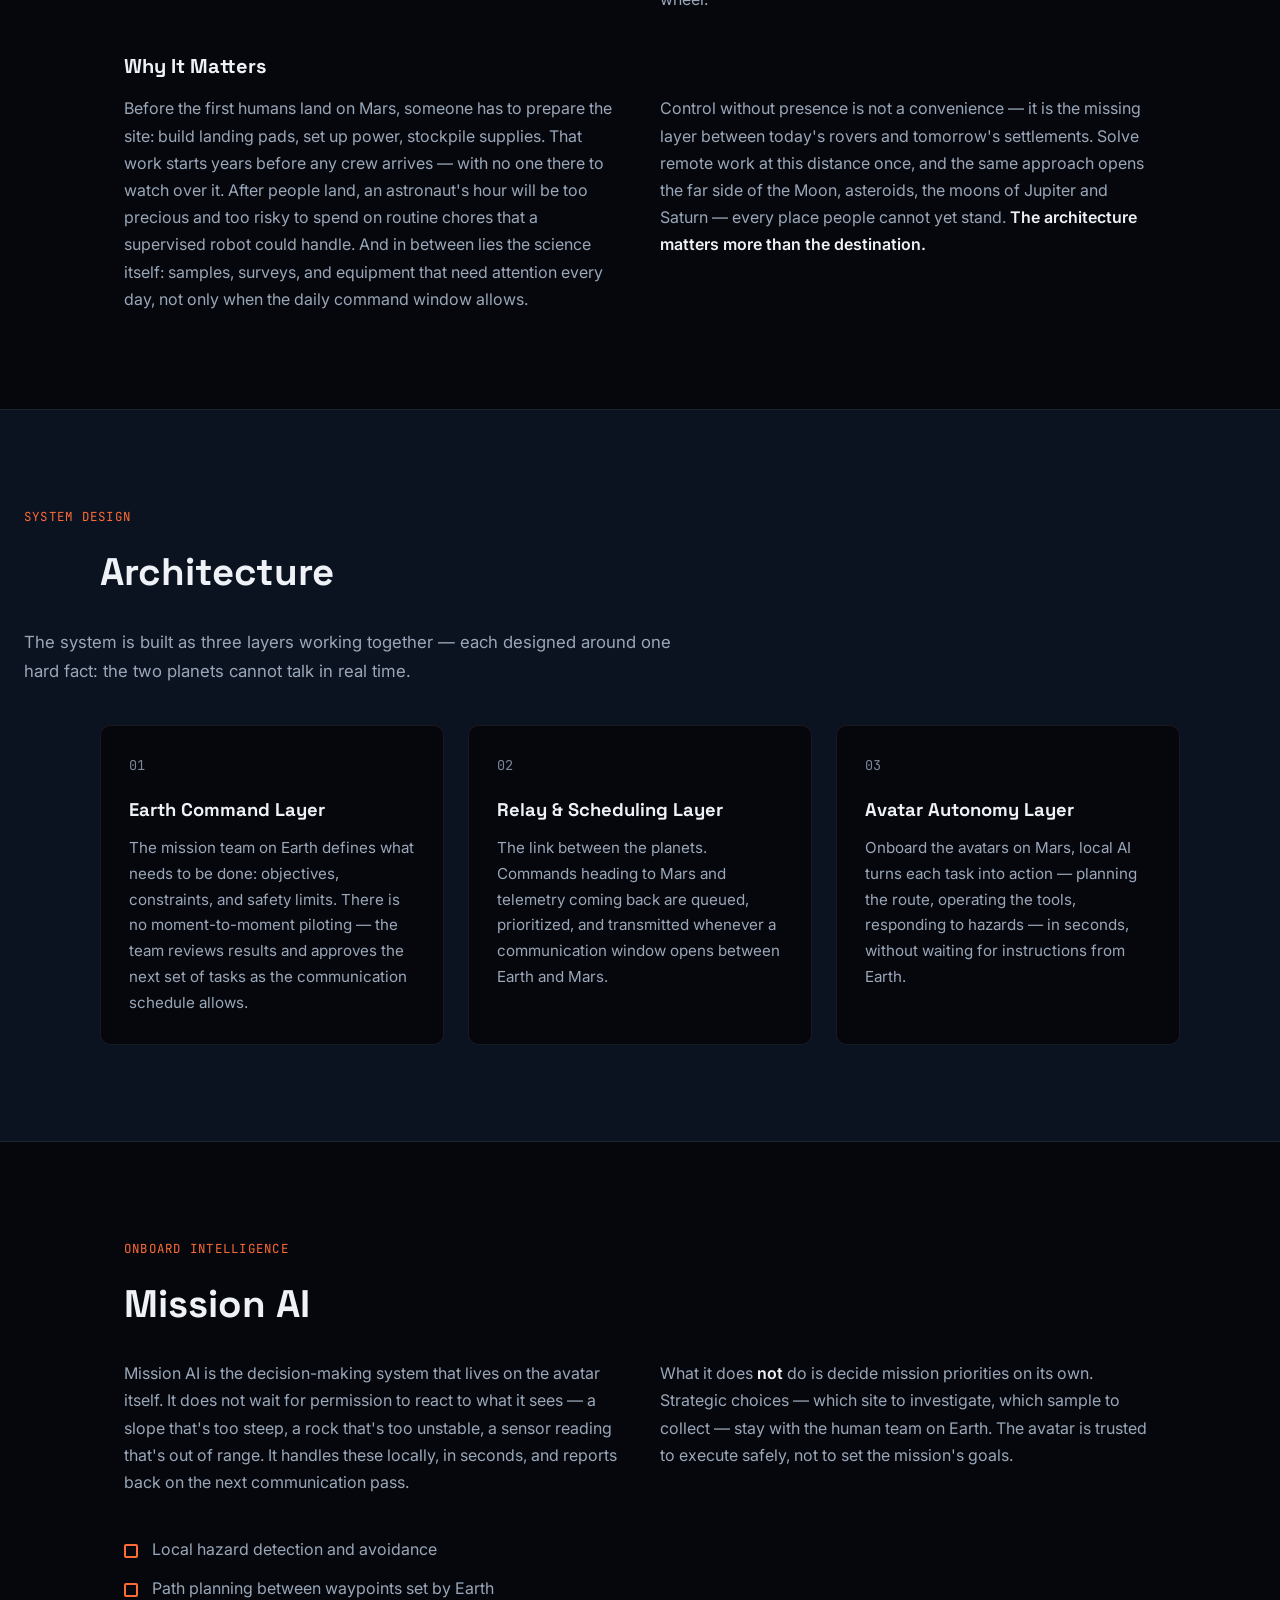
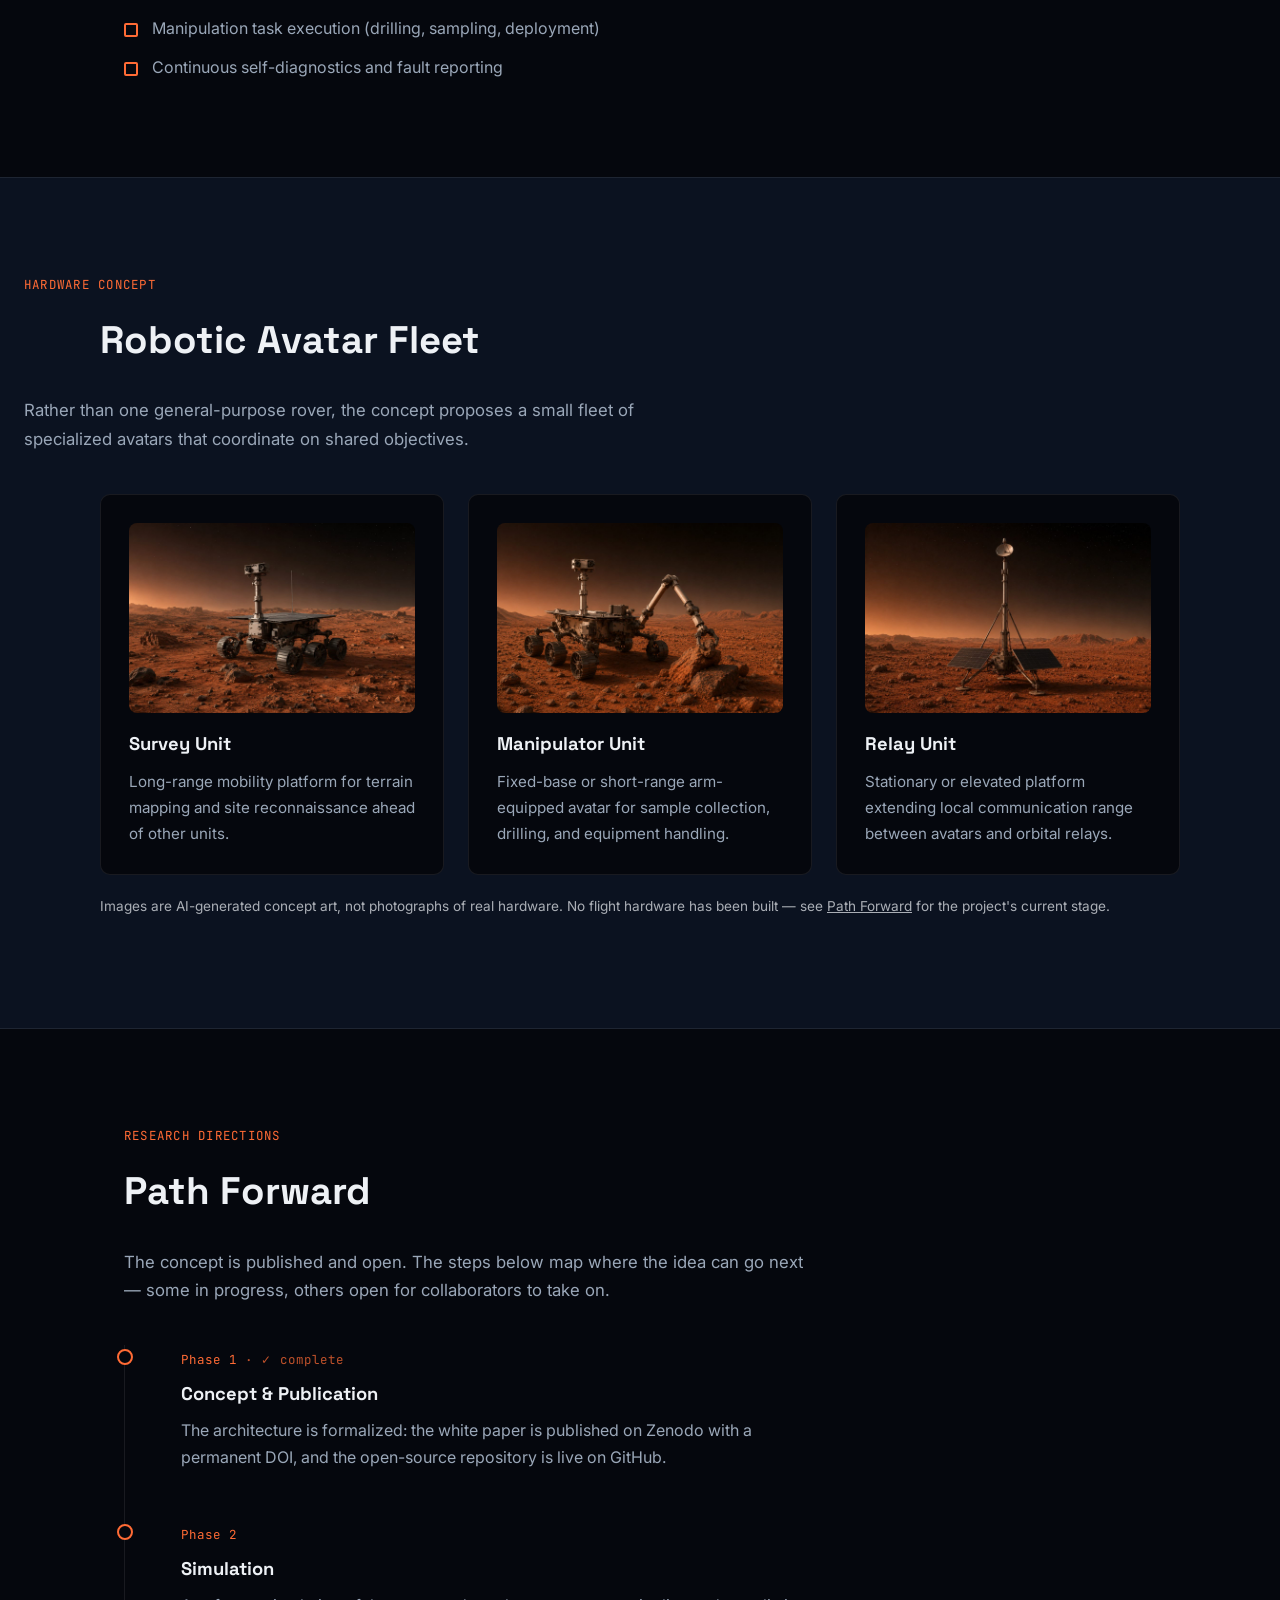
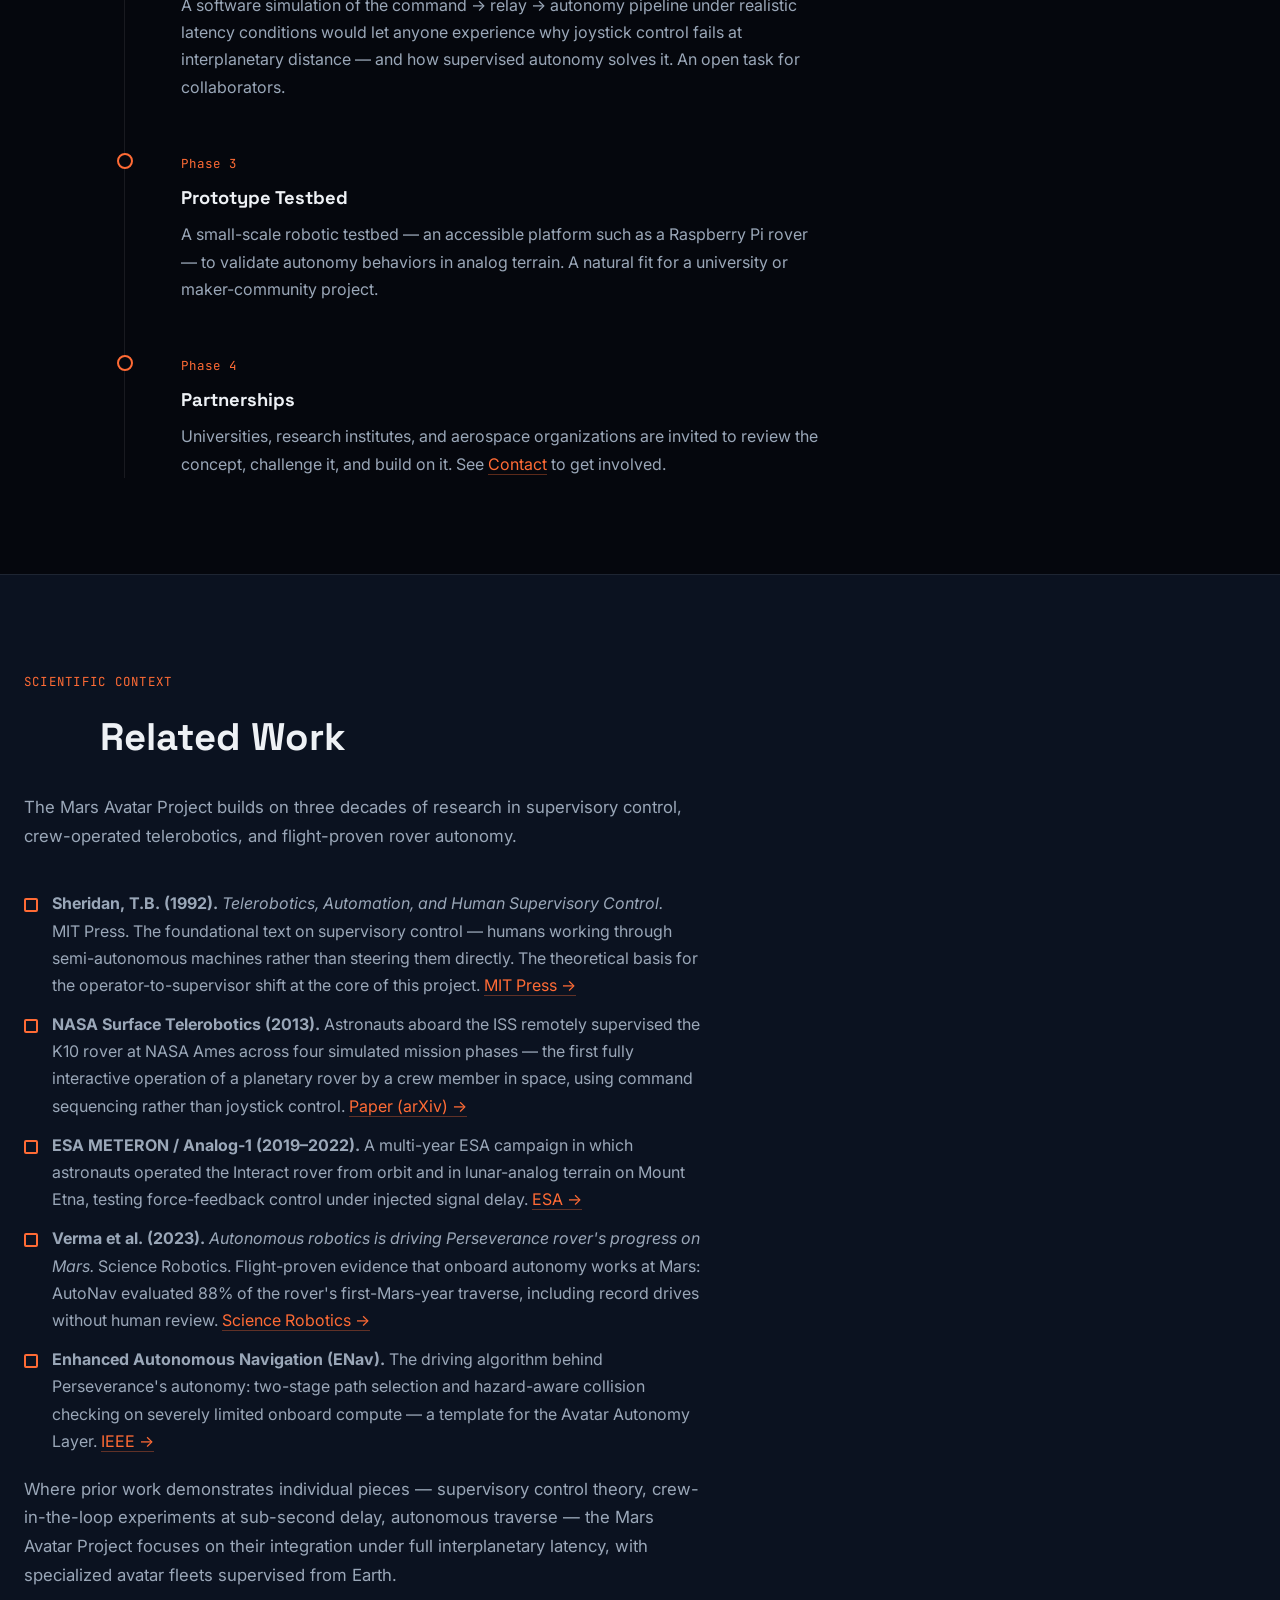
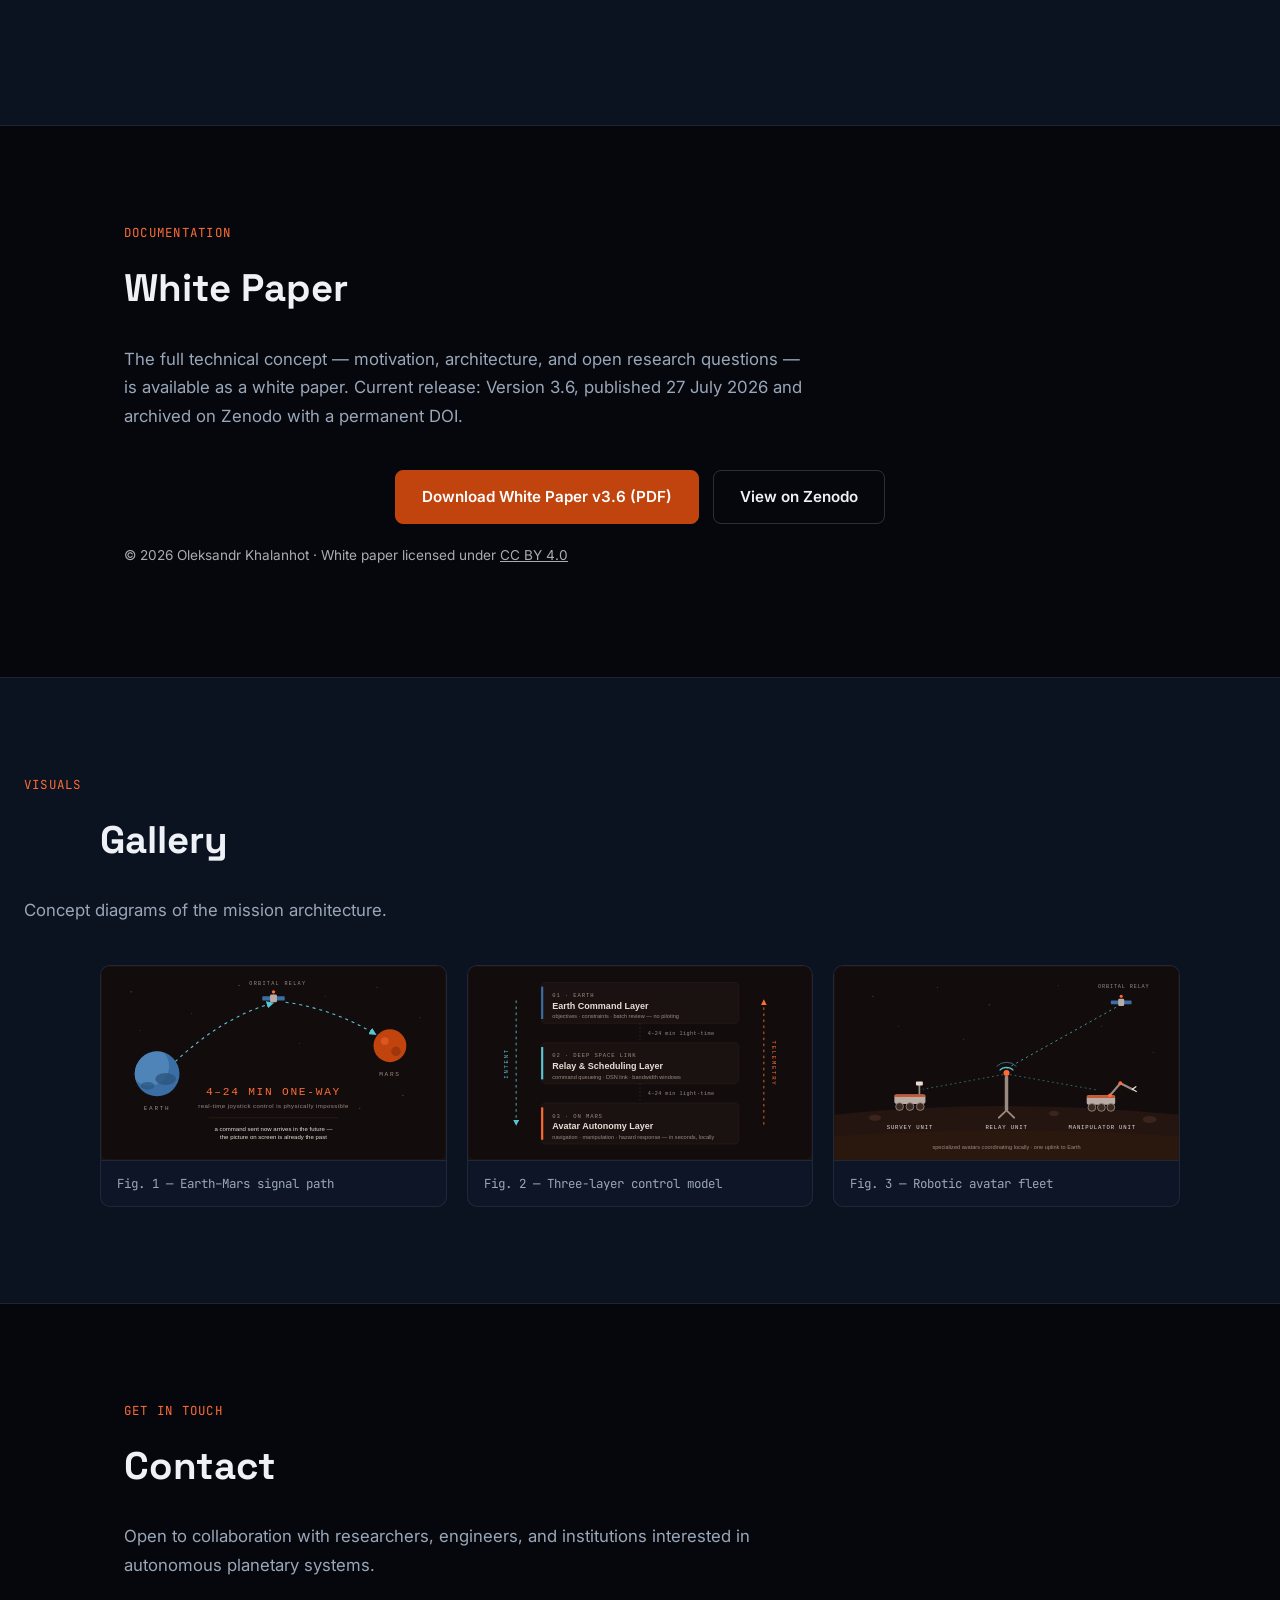
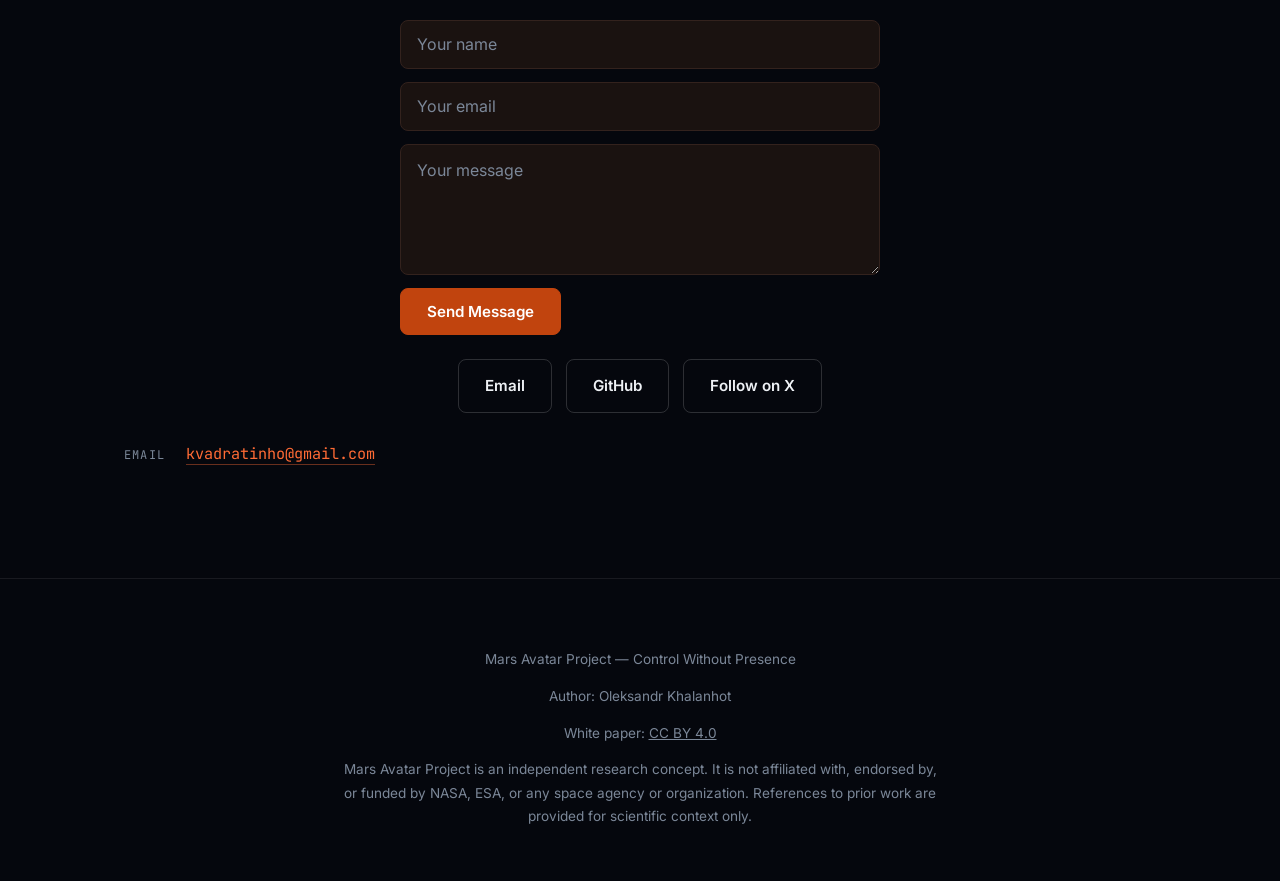
==== commit 8e44ddd5: "Add files via upload" ====
--- a/index.html
+++ b/index.html
@@ -6,41 +6,26 @@
 
 <!-- ===== SEO ===== -->
 <title>Mars Avatar Project — Control Without Presence</title>
-<meta name="description" content="A conceptual architecture for autonomous telepresence in planetary exploration. Humans define the mission; Mission AI coordinates autonomous robotic fleets on Mars.">
-<meta name="keywords" content="Mars, robotics, space technology, space mission architecture, multi-robot systems, multi-robot task allocation, supervisory control, human-in-command autonomy, telerobotics, space robotics, autonomous systems, fault tolerance, market-based task allocation, interplanetary communication delay, Mission AI">
+<meta name="description" content="Mars Avatar Project: a research concept for autonomous robotic avatars performing scientific and engineering tasks on Mars under human supervision from Earth.">
+<meta name="keywords" content="Mars, robotics, autonomous systems, space exploration, robotic avatars, teleoperation, Mars mission, planetary robotics, space research, Mission AI">
 <meta name="author" content="Oleksandr Khalanhot">
 <link rel="canonical" href="https://mars-avatar.com/">
-<meta name="robots" content="index, follow, max-image-preview:large, max-snippet:-1">
-
-<!-- Метаданные цитирования: Google Scholar и менеджеры ссылок -->
-<meta name="citation_title" content="Mars Avatar Project: Control Without Presence">
-<meta name="citation_author" content="Khalanhot, Oleksandr">
-<meta name="citation_author_orcid" content="https://orcid.org/0009-0008-9605-1625">
-<meta name="citation_publication_date" content="2026/07/27">
-<meta name="citation_technical_report_number" content="v3.6">
-<meta name="citation_doi" content="10.5281/zenodo.21185807">
-<meta name="citation_pdf_url" content="https://zenodo.org/records/21627800/files/Mars%20Avatar%20White%20Paper%20v3.6.pdf">
-<meta name="citation_language" content="en">
-<meta name="citation_publisher" content="Zenodo">
-<meta name="citation_abstract_html_url" content="https://zenodo.org/records/21627800">
 
 <!-- Open Graph: превью при отправке ссылки в соцсети и мессенджеры -->
 <meta property="og:type" content="website">
 <meta property="og:site_name" content="Mars Avatar Project">
 <meta property="og:title" content="Mars Avatar Project — Control Without Presence">
-<meta property="og:description" content="A conceptual architecture for autonomous telepresence in planetary exploration.">
+<meta property="og:description" content="A research concept for autonomous robotic avatars performing scientific and engineering work on Mars under human supervision from Earth.">
 <meta property="og:url" content="https://mars-avatar.com/">
 <meta property="og:image" content="https://mars-avatar.com/og-image.jpg">
 <meta property="og:image:width" content="1200">
 <meta property="og:image:height" content="630">
-<meta property="og:locale" content="en">
 
 <!-- Twitter/X карточка -->
 <meta name="twitter:card" content="summary_large_image">
 <meta name="twitter:site" content="@Mars_avatar">
-<meta name="twitter:creator" content="@Mars_avatar">
 <meta name="twitter:title" content="Mars Avatar Project — Control Without Presence">
-<meta name="twitter:description" content="A conceptual architecture for autonomous telepresence in planetary exploration.">
+<meta name="twitter:description" content="A research concept for autonomous robotic avatars performing scientific and engineering work on Mars under human supervision from Earth.">
 <meta name="twitter:image" content="https://mars-avatar.com/og-image.jpg">
 
 <!-- Иконка сайта -->
@@ -59,20 +44,17 @@
       "name": "Mars Avatar Project",
       "alternateName": "Control Without Presence",
       "url": "https://mars-avatar.com/",
-      "description": "A conceptual architecture for autonomous telepresence in planetary exploration.",
+      "description": "A research concept for autonomous robotic avatars performing scientific and engineering work on Mars under human supervision from Earth.",
       "inLanguage": "en"
     },
     {
       "@type": "Person",
       "name": "Oleksandr Khalanhot",
-      "jobTitle": "Independent Researcher",
       "url": "https://mars-avatar.com/",
       "identifier": "https://orcid.org/0009-0008-9605-1625",
-      "address": { "@type": "PostalAddress", "addressLocality": "Zürich", "addressCountry": "CH" },
       "sameAs": [
         "https://orcid.org/0009-0008-9605-1625",
         "https://github.com/Kvadratinho",
-        "https://x.com/Mars_avatar",
         "https://doi.org/10.5281/zenodo.21185807"
       ]
     },
@@ -95,19 +77,11 @@
       "headline": "Mars Avatar Project White Paper (Version 3.6)",
       "version": "3.6",
       "datePublished": "2026-07-27",
-      "dateModified": "2026-07-27",
       "author": { "@type": "Person", "name": "Oleksandr Khalanhot" },
       "publisher": { "@type": "Organization", "name": "Zenodo", "url": "https://zenodo.org/" },
       "identifier": "https://doi.org/10.5281/zenodo.21185807",
-      "url": "https://zenodo.org/records/21627800",
-      "encoding": {
-        "@type": "MediaObject",
-        "contentUrl": "https://zenodo.org/records/21627800/files/Mars%20Avatar%20White%20Paper%20v3.6.pdf",
-        "encodingFormat": "application/pdf"
-      },
+      "url": "https://doi.org/10.5281/zenodo.21185807",
       "about": "Autonomous robotic avatars for Mars exploration under human supervision from Earth",
-      "inLanguage": "en",
-      "isAccessibleForFree": true,
       "license": "https://creativecommons.org/licenses/by/4.0/"
     }
   ]
@@ -120,6 +94,50 @@
 <link href="https://fonts.googleapis.com/css2?family=Space+Grotesk:wght@400;500;600;700&family=Inter:wght@400;500;600;700&family=JetBrains+Mono:wght@400;500&display=swap" rel="stylesheet">
 
 <link rel="stylesheet" href="style.css">
+<style>
+  /* Hero background: Mars panorama with dark overlay for text readability */
+  header#home{
+    background:
+      linear-gradient(to bottom,
+        rgba(10,7,6,0.55) 0%,
+        rgba(10,7,6,0.45) 45%,
+        rgba(10,7,6,0.85) 100%),
+      url('hero-bg.jpg') 65% bottom / cover no-repeat;
+  }
+  @media (max-width: 700px){
+    header#home{
+      background:
+        linear-gradient(to bottom,
+          rgba(10,7,6,0.60) 0%,
+          rgba(10,7,6,0.55) 45%,
+          rgba(10,7,6,0.88) 100%),
+        url('hero-bg.jpg') 60% bottom / cover no-repeat;
+    }
+  }
+  /* Floating back-to-top button */
+  #to-top{
+    position:fixed; right:1.1rem; bottom:1.1rem; z-index:90;
+    width:46px; height:46px; border-radius:50%;
+    background:rgba(26,18,16,0.92); border:1px solid #33221d;
+    color:#e8ddd6; font-size:1.25rem; text-decoration:none;
+    display:flex; align-items:center; justify-content:center;
+    opacity:0; pointer-events:none; transition:opacity .3s;
+  }
+  #to-top.show{ opacity:1; pointer-events:auto; }
+  /* Contact form */
+  .contact-form{
+    max-width:480px; margin:2rem auto 0; display:grid; gap:0.8rem; text-align:left;
+  }
+  .contact-form input, .contact-form textarea{
+    width:100%; box-sizing:border-box; padding:0.85rem 1rem;
+    background:#1a1210; border:1px solid #33221d; border-radius:8px;
+    color:#e8ddd6; font-family:inherit; font-size:1rem;
+  }
+  .contact-form input:focus, .contact-form textarea:focus{
+    outline:none; border-color:#c65a33;
+  }
+  .contact-form button{ cursor:pointer; font-family:inherit; }
+</style>
 </head>
 
 <body>
@@ -132,18 +150,20 @@
   </button>
   <div id="nav-links">
     <a href="#home">Home</a>
+    <a href="#about">About</a>
     <a href="#architecture">Architecture</a>
-    <a href="#why-map">Why MAP</a>
-    <a href="#roadmap">Roadmap</a>
+    <a href="#mission-ai">Mission AI</a>
+    <a href="#fleet">Fleet</a>
+    <a href="#roadmap">Path Forward</a>
     <a href="#related">Related Work</a>
     <a href="#whitepaper">White Paper</a>
-    <a href="#status">Status</a>
+    <a href="#gallery">Gallery</a>
     <a href="#contact">Contact</a>
   </div>
 </nav>
 
 <!-- ============ HOME / HERO ============ -->
-<header id="home" class="has-photo">
+<header id="home">
   <div class="signal-badge">
     <span class="dot"></span>
     EARTH ⇄ MARS SIGNAL DELAY&nbsp;·&nbsp;4–22&nbsp;MIN ONE-WAY
@@ -151,173 +171,206 @@
   <h1>Mars Avatar Project</h1>
   <p class="tagline">Control Without Presence</p>
   <p class="hero-sub">
-    A Conceptual Architecture for Autonomous Telepresence
-    in Planetary Exploration.
-  </p>
-
-  <ol class="value-prop">
-    <li><span class="vp-n">01</span><span>Humans define the mission.</span></li>
-    <li><span class="vp-n">02</span><span>Mission AI coordinates autonomous robotic fleets.</span></li>
-    <li><span class="vp-n">03</span><span>Robotic avatars perform the physical work on Mars.</span></li>
-  </ol>
-
+    A research concept for autonomous robotic avatars that carry out
+    scientific and engineering work on the Martian surface — supervised,
+    not remote-controlled, by human operators on Earth.
+  </p>
   <div class="buttons">
-<a class="button button-primary" href="#whitepaper">Read White Paper</a>
-<a class="button" href="#architecture">Explore Architecture</a>
+<a class="button button-primary" href="#whitepaper">Read the White Paper</a>
+<a class="button" href="https://github.com/Kvadratinho/mars-avatar-project" target="_blank" rel="noopener">GitHub</a>
+<a class="button" href="https://doi.org/10.5281/zenodo.21185807" target="_blank" rel="noopener">Zenodo DOI</a>
 </div>
 
-  <a href="#architecture" class="scroll-cue" aria-label="Scroll to Architecture">↓</a>
+  <a href="#about" class="scroll-cue" aria-label="Scroll to About">↓</a>
 </header>
 
 <main>
 
-<!-- ============ SYSTEM ARCHITECTURE ============ -->
-<section id="architecture" class="section">
+<!-- ============ ABOUT ============ -->
+<section id="about" class="section">
+  <p class="eyebrow">Overview</p>
+  <h2>About the Project</h2>
+
+  <h3 style="margin:2.2rem 0 0.8rem; font-size:1.25rem;">The Problem</h3>
+  <div class="section-grid">
+    <p>
+      You cannot drive a robot on Mars from Earth. A radio signal takes 4 to
+      22 minutes to get there — and just as long to come back. By the time a
+      rock appears on your screen, the rover met it many minutes ago.
+      Astronauts have remotely driven rovers before, but only when the signal
+      took less than a second. No reaction time, however fast, survives the
+      Mars gap.
+    </p>
+    <p>
+      Today's Mars rovers can already drive themselves — Perseverance covers
+      most of its route with no human watching. But each rover is a lone,
+      do-everything machine following a route planned days ahead, and every
+      new decision waits for tomorrow's instructions from Earth. Scientists
+      have known the answer for decades: people should set the goals, machines
+      should do the driving. Nobody has yet put the whole system together.
+    </p>
+  </div>
+
+  <h3 style="margin:2.2rem 0 0.8rem; font-size:1.25rem;">The Solution</h3>
+  <div class="section-grid">
+    <p>
+      The Mars Avatar Project is a blueprint for that system. The real problem
+      is not moving a robot — it is keeping people meaningfully in charge of
+      work they cannot watch live and cannot steer by hand.
+    </p>
+    <p>
+      Earth sends the <em>what</em>: go there, collect that, stay away from
+      this. A small team of robots on Mars works out the <em>how</em>: they
+      plan their own routes, avoid dangers on their own in seconds, help each
+      other, and report back when the job is done. People keep making every
+      important decision — they just stop turning the steering wheel.
+    </p>
+  </div>
+
+  <h3 style="margin:2.2rem 0 0.8rem; font-size:1.25rem;">Why It Matters</h3>
+  <div class="section-grid">
+    <p>
+      Before the first humans land on Mars, someone has to prepare the site:
+      build landing pads, set up power, stockpile supplies. That work starts
+      years before any crew arrives — with no one there to watch over it.
+      After people land, an astronaut's hour will be too precious and too
+      risky to spend on routine chores that a supervised robot could handle.
+      And in between lies the science itself: samples, surveys, and equipment
+      that need attention every day, not only when the daily command window
+      allows.
+    </p>
+    <p>
+      Control without presence is not a convenience — it is the missing layer
+      between today's rovers and tomorrow's settlements. Solve remote work at
+      this distance once, and the same approach opens the far side of the
+      Moon, asteroids, the moons of Jupiter and Saturn — every place people
+      cannot yet stand. <em>The architecture matters more than the
+      destination.</em>
+    </p>
+  </div>
+</section>
+
+<!-- ============ ARCHITECTURE ============ -->
+<section id="architecture" class="section section-alt">
   <p class="eyebrow">System Design</p>
-  <h2>System Architecture</h2>
+  <h2>Architecture</h2>
   <p class="section-intro">
-    Six stages between intent and result. Every interface is specified around one
-    fixed condition: the one-way signal delay between Earth and Mars is 4 to 22
-    minutes, and no part of the chain may assume a real-time response.
-  </p>
-
+    The system is built as three layers working together — each designed
+    around one hard fact: the two planets cannot talk in real time.
+  </p>
+  <div class="card-grid">
+    <div class="card">
+      <span class="card-index">01</span>
+      <h3>Earth Command Layer</h3>
+      <p>The mission team on Earth defines what needs to be done: objectives, constraints, and safety limits. There is no moment-to-moment piloting — the team reviews results and approves the next set of tasks as the communication schedule allows.</p>
+    </div>
+    <div class="card">
+      <span class="card-index">02</span>
+      <h3>Relay &amp; Scheduling Layer</h3>
+      <p>The link between the planets. Commands heading to Mars and telemetry coming back are queued, prioritized, and transmitted whenever a communication window opens between Earth and Mars.</p>
+    </div>
+    <div class="card">
+      <span class="card-index">03</span>
+      <h3>Avatar Autonomy Layer</h3>
+      <p>Onboard the avatars on Mars, local AI turns each task into action — planning the route, operating the tools, responding to hazards — in seconds, without waiting for instructions from Earth.</p>
+    </div>
+  </div>
+</section>
+
+<!-- ============ MISSION AI ============ -->
+<section id="mission-ai" class="section">
+  <p class="eyebrow">Onboard Intelligence</p>
+  <h2>Mission AI</h2>
+  <div class="section-grid">
+    <p>
+      Mission AI is the decision-making system that lives on the avatar itself.
+      It does not wait for permission to react to what it sees — a slope that's
+      too steep, a rock that's too unstable, a sensor reading that's out of
+      range. It handles these locally, in seconds, and reports back on the next
+      communication pass.
+    </p>
+    <p>
+      What it does <em>not</em> do is decide mission priorities on its own.
+      Strategic choices — which site to investigate, which sample to collect —
+      stay with the human team on Earth. The avatar is trusted to execute
+      safely, not to set the mission's goals.
+    </p>
+  </div>
+  <ul class="check-list">
+    <li>Local hazard detection and avoidance</li>
+    <li>Path planning between waypoints set by Earth</li>
+    <li>Manipulation task execution (drilling, sampling, deployment)</li>
+    <li>Continuous self-diagnostics and fault reporting</li>
+  </ul>
+</section>
+
+<!-- ============ ROBOTIC AVATAR FLEET ============ -->
+<section id="fleet" class="section section-alt">
+  <p class="eyebrow">Hardware Concept</p>
+  <h2>Robotic Avatar Fleet</h2>
+  <p class="section-intro">
+    Rather than one general-purpose rover, the concept proposes a small fleet
+    of specialized avatars that coordinate on shared objectives.
+  </p>
+  <div class="card-grid">
+    <div class="card">
+      <img src="unit-survey.jpeg" alt="Concept render of the Survey Unit: a six-wheeled rover with a stereo camera mast and solar panel on Martian terrain" style="width:100%; border-radius:8px; margin-bottom:0.9rem;" loading="lazy">
+      <h3>Survey Unit</h3>
+      <p>Long-range mobility platform for terrain mapping and site reconnaissance ahead of other units.</p>
+    </div>
+    <div class="card">
+      <img src="unit-manipulator.jpeg" alt="Concept render of the Manipulator Unit: a rover with a multi-joint robotic arm gripping a rock sample" style="width:100%; border-radius:8px; margin-bottom:0.9rem;" loading="lazy">
+      <h3>Manipulator Unit</h3>
+      <p>Fixed-base or short-range arm-equipped avatar for sample collection, drilling, and equipment handling.</p>
+    </div>
+    <div class="card">
+      <img src="unit-relay.jpeg" alt="Concept render of the Relay Unit: a stationary antenna mast on tripod legs with a dish and two solar panels" style="width:100%; border-radius:8px; margin-bottom:0.9rem;" loading="lazy">
+      <h3>Relay Unit</h3>
+      <p>Stationary or elevated platform extending local communication range between avatars and orbital relays.</p>
+    </div>
+  </div>
+  <p style="font-size:0.85rem; opacity:0.7; margin-top:1.25rem;">
+    Images are AI-generated concept art, not photographs of real hardware.
+    No flight hardware has been built — see <a href="#roadmap">Path Forward</a>
+    for the project's current stage.
+  </p>
+</section>
+
+<!-- ============ PATH FORWARD ============ -->
+<section id="roadmap" class="section">
+  <p class="eyebrow">Research Directions</p>
+  <h2>Path Forward</h2>
+  <p class="section-intro">
+    The concept is published and open. The steps below map where the idea
+    can go next — some in progress, others open for collaborators to take on.
+  </p>
   <div class="timeline">
     <div class="timeline-item">
-      <span class="timeline-marker">01</span>
+      <span class="timeline-marker">Phase 1 <span style="opacity:0.75;">· ✓ complete</span></span>
       <div class="timeline-content">
-        <h3>Human Operator</h3>
-        <p>Defines objectives, constraints, priorities, and acceptance criteria. Retains authority over every irreversible action.</p>
+        <h3>Concept &amp; Publication</h3>
+        <p>The architecture is formalized: the white paper is published on Zenodo with a permanent DOI, and the open-source repository is live on GitHub.</p>
       </div>
     </div>
     <div class="timeline-item">
-      <span class="timeline-marker">02</span>
+      <span class="timeline-marker">Phase 2</span>
       <div class="timeline-content">
-        <h3>Mission AI</h3>
-        <p>Translates objectives into executable tasks, allocates them across the fleet, monitors execution, and manages faults within its assigned decision class.</p>
+        <h3>Simulation</h3>
+        <p>A software simulation of the command → relay → autonomy pipeline under realistic latency conditions would let anyone experience why joystick control fails at interplanetary distance — and how supervised autonomy solves it. An open task for collaborators.</p>
       </div>
     </div>
     <div class="timeline-item">
-      <span class="timeline-marker">03</span>
+      <span class="timeline-marker">Phase 3</span>
       <div class="timeline-content">
-        <h3>Deep Space Communication</h3>
-        <p>Uplink and downlink scheduled against limited windows. Traffic is prioritized by information value rather than by request order.</p>
+        <h3>Prototype Testbed</h3>
+        <p>A small-scale robotic testbed — an accessible platform such as a Raspberry Pi rover — to validate autonomy behaviors in analog terrain. A natural fit for a university or maker-community project.</p>
       </div>
     </div>
     <div class="timeline-item">
-      <span class="timeline-marker">04</span>
+      <span class="timeline-marker">Phase 4</span>
       <div class="timeline-content">
-        <h3>Mars Relay Network</h3>
-        <p>Orbital and surface relays extend local coverage and buffer traffic between contact periods.</p>
-      </div>
-    </div>
-    <div class="timeline-item">
-      <span class="timeline-marker">05</span>
-      <div class="timeline-content">
-        <h3>Autonomous Robotic Fleet</h3>
-        <p>Specialized avatars execute tasks on the surface, respond to hazards within seconds, and negotiate reallocation among themselves.</p>
-      </div>
-    </div>
-    <div class="timeline-item">
-      <span class="timeline-marker">06</span>
-      <div class="timeline-content">
-        <h3>Scientific Operations</h3>
-        <p>Measurements, samples, and constructed infrastructure, returned with provenance and the decision record that produced them.</p>
-      </div>
-    </div>
-  </div>
-
-  <p class="section-intro">
-    Authority flows downward; evidence flows back on the same delayed channel. The
-    operator reviews outcomes and authorizes the next objective — the operator never
-    steers. Mission AI is the layer that makes this practical: it holds the fleet's
-    shared model of the mission and decides how work is distributed when Earth cannot
-    be consulted in time.
-  </p>
-</section>
-
-<!-- ============ WHY MAP ============ -->
-<section id="why-map" class="section section-alt">
-  <p class="eyebrow">Design Rationale</p>
-  <h2>Why MAP?</h2>
-  <p class="section-intro">
-    Six properties that distinguish this architecture from single-vehicle remote operation.
-  </p>
-  <div class="card-grid">
-    <div class="card">
-      <svg class="card-icon" viewBox="0 0 24 24" fill="none" stroke="currentColor" stroke-width="1.3" aria-hidden="true"><circle cx="12" cy="7" r="3"/><path d="M6 21v-2a6 6 0 0 1 12 0v2"/><path d="M3 12a9 9 0 0 0 3 6.7"/><path d="M21 12a9 9 0 0 1-3 6.7"/></svg>
-      <h3>Human-in-the-Loop</h3>
-      <p>Every decision of consequence remains with the operator; only the steering is delegated.</p>
-    </div>
-    <div class="card">
-      <svg class="card-icon" viewBox="0 0 24 24" fill="none" stroke="currentColor" stroke-width="1.3" aria-hidden="true"><circle cx="12" cy="12" r="3"/><circle cx="4" cy="5" r="2"/><circle cx="20" cy="5" r="2"/><circle cx="4" cy="19" r="2"/><circle cx="20" cy="19" r="2"/><path d="M6 6.5 9.8 10M18 6.5 14.2 10M6 17.5 9.8 14M18 17.5 14.2 14"/></svg>
-      <h3>Mission AI Coordination</h3>
-      <p>A single coordination layer holds the shared world model and allocates work across the fleet.</p>
-    </div>
-    <div class="card">
-      <svg class="card-icon" viewBox="0 0 24 24" fill="none" stroke="currentColor" stroke-width="1.3" aria-hidden="true"><circle cx="12" cy="12" r="8"/><circle cx="12" cy="12" r="3.2"/><path d="M12 1v3M12 20v3M1 12h3M20 12h3"/></svg>
-      <h3>Goal-Based Control</h3>
-      <p>Earth transmits the objective and its constraints; the fleet determines the method on site.</p>
-    </div>
-    <div class="card">
-      <svg class="card-icon" viewBox="0 0 24 24" fill="none" stroke="currentColor" stroke-width="1.3" aria-hidden="true"><rect x="2.5" y="14" width="6" height="6" rx="1"/><rect x="15.5" y="14" width="6" height="6" rx="1"/><rect x="9" y="3.5" width="6" height="6" rx="1"/><path d="M12 9.5v3.2M12 12.7H5.5V14M12 12.7h6.5V14"/></svg>
-      <h3>Fleet Intelligence</h3>
-      <p>Specialized units bid for tasks and reassign them when a unit degrades or a plan is invalidated.</p>
-    </div>
-    <div class="card">
-      <svg class="card-icon" viewBox="0 0 24 24" fill="none" stroke="currentColor" stroke-width="1.3" aria-hidden="true"><path d="M12 3 21.5 8 12 13 2.5 8 12 3Z"/><path d="M2.5 12.5 12 17.5l9.5-5"/><path d="M2.5 17 12 22l9.5-5"/></svg>
-      <h3>Scalable Architecture</h3>
-      <p>Layer interfaces are defined independently of unit count, so the fleet can grow without redesign.</p>
-    </div>
-    <div class="card">
-      <svg class="card-icon" viewBox="0 0 24 24" fill="none" stroke="currentColor" stroke-width="1.3" aria-hidden="true"><circle cx="4.5" cy="18" r="2.5"/><circle cx="12" cy="12" r="3"/><circle cx="19.5" cy="6" r="3.5"/><path d="M6.6 16.3 9.6 14M14.4 10.1l2.3-1.8" stroke-dasharray="2 2"/></svg>
-      <h3>Earth → Moon → Mars Roadmap</h3>
-      <p>A staged verification sequence with explicit criteria for progressing from one environment to the next.</p>
-    </div>
-  </div>
-</section>
-
-<!-- ============ TECHNOLOGY ROADMAP ============ -->
-<section id="roadmap" class="section">
-  <p class="eyebrow">Development Sequence</p>
-  <h2>Technology Roadmap</h2>
-  <p class="section-intro">
-    Indicative phasing. No phase is funded, scheduled, or under way; each is
-    contingent on the results of the one before it.
-  </p>
-  <div class="timeline">
-    <div class="timeline-item">
-      <span class="timeline-marker">2026–2030</span>
-      <div class="timeline-content">
-        <h3>Concept Demonstration</h3>
-        <p>Simulation of the full command chain under injected latency, with reproducible benchmarks.</p>
-      </div>
-    </div>
-    <div class="timeline-item">
-      <span class="timeline-marker">2030–2035</span>
-      <div class="timeline-content">
-        <h3>Lunar Demonstration</h3>
-        <p>Supervisory command exercised on real hardware at genuine, if short, light-time delay.</p>
-      </div>
-    </div>
-    <div class="timeline-item">
-      <span class="timeline-marker">2035–2045</span>
-      <div class="timeline-content">
-        <h3>Mars Deployment</h3>
-        <p>The validated architecture applied to surface operations at full interplanetary delay.</p>
-      </div>
-    </div>
-    <div class="timeline-item">
-      <span class="timeline-marker">Objective</span>
-      <div class="timeline-content">
-        <h3>Robotic Infrastructure</h3>
-        <p>Landing pads, power, and stored consumables emplaced and maintained without a crew present.</p>
-      </div>
-    </div>
-    <div class="timeline-item">
-      <span class="timeline-marker">Objective</span>
-      <div class="timeline-content">
-        <h3>Support for Human Missions</h3>
-        <p>Routine surface work carried by supervised avatars, reserving crew time for what requires people.</p>
+        <h3>Partnerships</h3>
+        <p>Universities, research institutes, and aerospace organizations are invited to review the concept, challenge it, and build on it. See <a href="#contact">Contact</a> to get involved.</p>
       </div>
     </div>
   </div>
@@ -365,7 +418,7 @@
       <a href="https://ieeexplore.ieee.org/document/11265757" target="_blank" rel="noopener">IEEE →</a>
     </li>
   </ul>
-  <p class="section-intro">
+  <p class="section-intro" style="margin-top:1.25rem;">
     Where prior work demonstrates individual pieces — supervisory control theory, crew-in-the-loop
     experiments at sub-second delay, autonomous traverse — the Mars Avatar Project focuses on their
     integration under full interplanetary latency, with specialized avatar fleets supervised from Earth.
@@ -377,92 +430,44 @@
   <p class="eyebrow">Documentation</p>
   <h2>White Paper</h2>
   <p class="section-intro">
-    The complete technical concept — motivation, reference architecture, assumptions,
-    limitations, and open research questions. Current release: <strong>Version 3.6</strong>.
-  </p>
-
-  <div class="wp-layout">
-    <!-- Замените этот блок на <img src="whitepaper-cover.jpg" alt="..."> если появится настоящая обложка. -->
-    <div class="wp-cover" role="img" aria-label="White Paper cover: Mars Avatar Project, Control Without Presence, Version 3.6">
-      <span class="wpc-top">Technical Concept Study</span>
-      <div>
-        <span class="wpc-title">Mars Avatar Project</span>
-        <span class="wpc-sub">Control Without Presence</span>
-        <div class="wpc-rule"></div>
-        <span class="wpc-meta">Version 3.6<br>Oleksandr Khalanhot<br>2026 · CC BY 4.0</span>
-      </div>
-    </div>
-
-    <div>
-      <ul class="wp-specs">
-        <li><span class="wp-k">Version</span><span class="wp-v">3.6 &mdash; latest revision</span></li>
-        <li><span class="wp-k">Published</span><span class="wp-v"><time datetime="2026-07-27">27 July 2026</time> &middot; Zenodo &middot; Report</span></li>
-        <li><span class="wp-k">Concept DOI</span><span class="wp-v"><a href="https://doi.org/10.5281/zenodo.21185807" target="_blank" rel="noopener">10.5281/zenodo.21185807</a></span></li>
-        <li><span class="wp-k">Record</span><span class="wp-v"><a href="https://zenodo.org/records/21627800" target="_blank" rel="noopener">zenodo.org/records/21627800</a></span></li>
-        <li><span class="wp-k">ORCID</span><span class="wp-v"><a href="https://orcid.org/0009-0008-9605-1625" target="_blank" rel="noopener">0009-0008-9605-1625</a></span></li>
-        <li><span class="wp-k">Repository</span><span class="wp-v"><a href="https://github.com/Kvadratinho/mars-avatar-project" target="_blank" rel="noopener">github.com/Kvadratinho/mars-avatar-project</a></span></li>
-        <li><span class="wp-k">Website</span><span class="wp-v"><a href="https://mars-avatar.com/">mars-avatar.com</a></span></li>
-        <li><span class="wp-k">License</span><span class="wp-v"><a href="https://creativecommons.org/licenses/by/4.0/" target="_blank" rel="license noopener">CC&nbsp;BY&nbsp;4.0</a></span></li>
-        <li><span class="wp-k">Cite as</span><span class="wp-v">Khalanhot, O. (2026). <em>Mars Avatar Project: Control Without Presence</em> (Version 3.6). Zenodo.</span></li>
-      </ul>
-
-      <div class="buttons">
-<a class="button button-primary" href="https://zenodo.org/records/21627800/files/Mars%20Avatar%20White%20Paper%20v3.6.pdf?download=1">Download PDF <span class="wp-fmt">1.2&nbsp;MB</span></a>
+    The full technical concept — motivation, architecture, and open research
+    questions — is available as a white paper. Current release: Version 3.6,
+    published 27 July 2026 and archived on Zenodo with a permanent DOI.
+  </p>
+  <div class="buttons">
+<a class="button button-primary" href="https://zenodo.org/records/21627800/files/Mars%20Avatar%20White%20Paper%20v3.6.pdf?download=1">Download White Paper v3.6 (PDF)</a>
 <a class="button" href="https://zenodo.org/records/21627800" target="_blank" rel="noopener">View on Zenodo</a>
-<a class="button" href="https://github.com/Kvadratinho/mars-avatar-project" target="_blank" rel="noopener">GitHub</a>
 </div>
-    </div>
-  </div>
-</section>
-
-<!-- ============ CURRENT STATUS ============ -->
-<section id="status" class="section section-alt">
-  <p class="eyebrow">Project Record</p>
-  <h2>Current Status</h2>
-  <p class="section-intro">
-    Maintained as the definitive statement of what has been completed and what remains open.
-  </p>
-
-  <div class="status-board">
-    <div class="sb-head">
-      <span>Status Board</span>
-      <span>Updated 27 July 2026 · v3.6</span>
-    </div>
-    <ul>
-      <li><span class="sb-tick" aria-hidden="true">&#10004;</span><span>White Paper Published</span><span class="sb-state">Complete</span></li>
-      <li><span class="sb-tick" aria-hidden="true">&#10004;</span><span>DOI Registered</span><span class="sb-state">Complete</span></li>
-      <li><span class="sb-tick" aria-hidden="true">&#10004;</span><span>Open Source Repository</span><span class="sb-state">Complete</span></li>
-      <li><span class="sb-tick" aria-hidden="true">&#10004;</span><span>Concept Architecture Completed</span><span class="sb-state">Complete</span></li>
-      <li class="open"><span class="sb-tick" aria-hidden="true">&#10004;</span><span>Seeking Academic Collaboration</span><span class="sb-state">Open</span></li>
-    </ul>
-  </div>
-</section>
-
-<!-- ============ WHY THIS MATTERS ============ -->
-<section id="matters" class="section">
-  <p class="eyebrow">Motivation</p>
-  <h2>Why This Matters</h2>
-  <div class="card-grid">
-    <div class="card">
-      <span class="card-index">01</span>
-      <h3>Today</h3>
-      <p>Current Mars missions operate individual robots.</p>
-    </div>
-    <div class="card">
-      <span class="card-index">02</span>
-      <h3>Proposal</h3>
-      <p>MAP proposes coordinated autonomous robotic fleets supervised from Earth.</p>
-    </div>
-    <div class="card">
-      <span class="card-index">03</span>
-      <h3>Objective</h3>
-      <p>The goal is to prepare Mars before humans arrive.</p>
-    </div>
-  </div>
-</section>
+  <p style="font-size:0.85rem; opacity:0.7; margin-top:1.25rem;">
+    © 2026 Oleksandr Khalanhot · White paper licensed under
+    <a href="https://creativecommons.org/licenses/by/4.0/" target="_blank" rel="license noopener">CC&nbsp;BY&nbsp;4.0</a>
+  </p>
+</section>
+
+<!-- ============ GALLERY ============ -->
+<section id="gallery" class="section section-alt">
+  <p class="eyebrow">Visuals</p>
+  <h2>Gallery</h2>
+  <p class="section-intro">Concept diagrams of the mission architecture.</p>
+  <div class="gallery-grid">
+    <figure class="gallery-item">
+      <img src="diagram-signal-path.svg" alt="Diagram of the Earth to Mars signal path through an orbital relay, showing 4 to 22 minute one-way delay" loading="lazy">
+      <figcaption>Fig. 1 — Earth–Mars signal path</figcaption>
+    </figure>
+    <figure class="gallery-item">
+      <img src="diagram-three-layers.svg" alt="Diagram of the three-layer control model: Earth command, relay and scheduling, avatar autonomy" loading="lazy">
+      <figcaption>Fig. 2 — Three-layer control model</figcaption>
+    </figure>
+    <figure class="gallery-item">
+      <img src="diagram-fleet.svg" alt="Diagram of the robotic avatar fleet on the Martian surface: survey unit, relay unit, manipulator unit" loading="lazy">
+      <figcaption>Fig. 3 — Robotic avatar fleet</figcaption>
+    </figure>
+  </div>
+</section>
+
 
 <!-- ============ CONTACT ============ -->
-<section id="contact" class="section section-alt">
+<section id="contact" class="section">
   <p class="eyebrow">Get in Touch</p>
   <h2>Contact</h2>
   <p class="section-intro">
@@ -470,19 +475,15 @@
     interested in autonomous planetary systems.
   </p>
   <form class="contact-form" action="https://formspree.io/f/xeeyebdp" method="POST">
-    <label for="cf-name">Name</label>
-    <input id="cf-name" type="text" name="name" autocomplete="name" required>
-    <label for="cf-email">Email</label>
-    <input id="cf-email" type="email" name="email" autocomplete="email" required>
-    <label for="cf-message">Message</label>
-    <textarea id="cf-message" name="message" rows="5" required></textarea>
+    <input type="text" name="name" placeholder="Your name" required>
+    <input type="email" name="email" placeholder="Your email" required>
+    <textarea name="message" rows="4" placeholder="Your message" required></textarea>
     <button type="submit" class="button button-primary">Send Message</button>
   </form>
-  <div class="buttons">
+  <div class="buttons" style="margin-top:1.5rem;">
     <a class="button" href="mailto:kvadratinho@gmail.com">Email</a>
     <a class="button" href="https://github.com/Kvadratinho/mars-avatar-project" target="_blank" rel="noopener">GitHub</a>
     <a class="button" href="https://x.com/Mars_avatar" target="_blank" rel="noopener">Follow on X</a>
-    <a class="button" href="https://orcid.org/0009-0008-9605-1625" target="_blank" rel="noopener">ORCID</a>
   </div>
   <p class="contact-email">
   <span class="contact-label">EMAIL</span>
@@ -494,48 +495,26 @@
 
 <!-- ============ FOOTER ============ -->
 <footer>
-  <div class="footer-cols">
-    <div>
-      <h3>Author</h3>
-      <p class="fc-name">Oleksandr Khalanhot</p>
-      <p>Independent Researcher<br>Zürich, Switzerland</p>
-    </div>
-    <div>
-      <h3>Identifiers</h3>
-      <ul>
-        <li><a href="https://orcid.org/0009-0008-9605-1625" target="_blank" rel="noopener">ORCID 0009-0008-9605-1625</a></li>
-        <li><a href="https://doi.org/10.5281/zenodo.21185807" target="_blank" rel="noopener">DOI 10.5281/zenodo.21185807</a></li>
-      </ul>
-    </div>
-    <div>
-      <h3>Resources</h3>
-      <ul>
-        <li><a href="https://github.com/Kvadratinho/mars-avatar-project" target="_blank" rel="noopener">GitHub Repository</a></li>
-        <li><a href="https://zenodo.org/records/21627800" target="_blank" rel="noopener">Zenodo Record v3.6</a></li>
-        <li><a href="https://mars-avatar.com/">Mars-Avatar.com</a></li>
-      </ul>
-    </div>
-    <div>
-      <h3>Contact</h3>
-      <ul>
-        <li><a href="mailto:kvadratinho@gmail.com">kvadratinho@gmail.com</a></li>
-        <li><a href="https://x.com/Mars_avatar" target="_blank" rel="noopener">@Mars_avatar</a></li>
-      </ul>
-    </div>
-  </div>
-
+  <p>Mars Avatar Project — Control Without Presence</p>
+  <p class="footer-author">Author: Oleksandr Khalanhot</p>
   <p class="footer-author">White paper: <a href="https://creativecommons.org/licenses/by/4.0/" target="_blank" rel="license noopener">CC BY 4.0</a></p>
-  <p class="footer-author">
+  <p class="footer-author" style="max-width:38rem; margin-left:auto; margin-right:auto;">
     Mars Avatar Project is an independent research concept. It is not affiliated with,
-    endorsed by, or funded by NASA, JPL, ESA, or any space agency or organization.
+    endorsed by, or funded by NASA, ESA, or any space agency or organization.
     References to prior work are provided for scientific context only.
   </p>
-  <p class="footer-author">Copyright © 2026 Oleksandr Khalanhot &middot; Mars Avatar Project</p>
-  <p class="footer-author">Last updated <time datetime="2026-07-28">28 July 2026</time></p>
 </footer>
 
 <a href="#home" id="to-top" aria-label="Back to top">&#8593;</a>
 
-<script src="script.js" defer></script>
+<script src="script.js"></script>
+<script>
+  (function(){
+    var btn = document.getElementById('to-top');
+    window.addEventListener('scroll', function(){
+      btn.classList.toggle('show', window.scrollY > 600);
+    }, {passive:true});
+  })();
+</script>
 </body>
 </html>
--- a/style.css
+++ b/style.css
@@ -982,11 +982,3 @@
   a[href^="http"]::after { content: " [" attr(href) "]"; font-size: 8pt; color: #444; }
   .card, .timeline-item, .wp-layout { break-inside: avoid; }
 }
-
-/* Формат и размер файла рядом с названием кнопки */
-.wp-fmt {
-  font-family: var(--font-mono);
-  font-size: 0.7rem;
-  letter-spacing: 0.08em;
-  opacity: 0.75;
-}
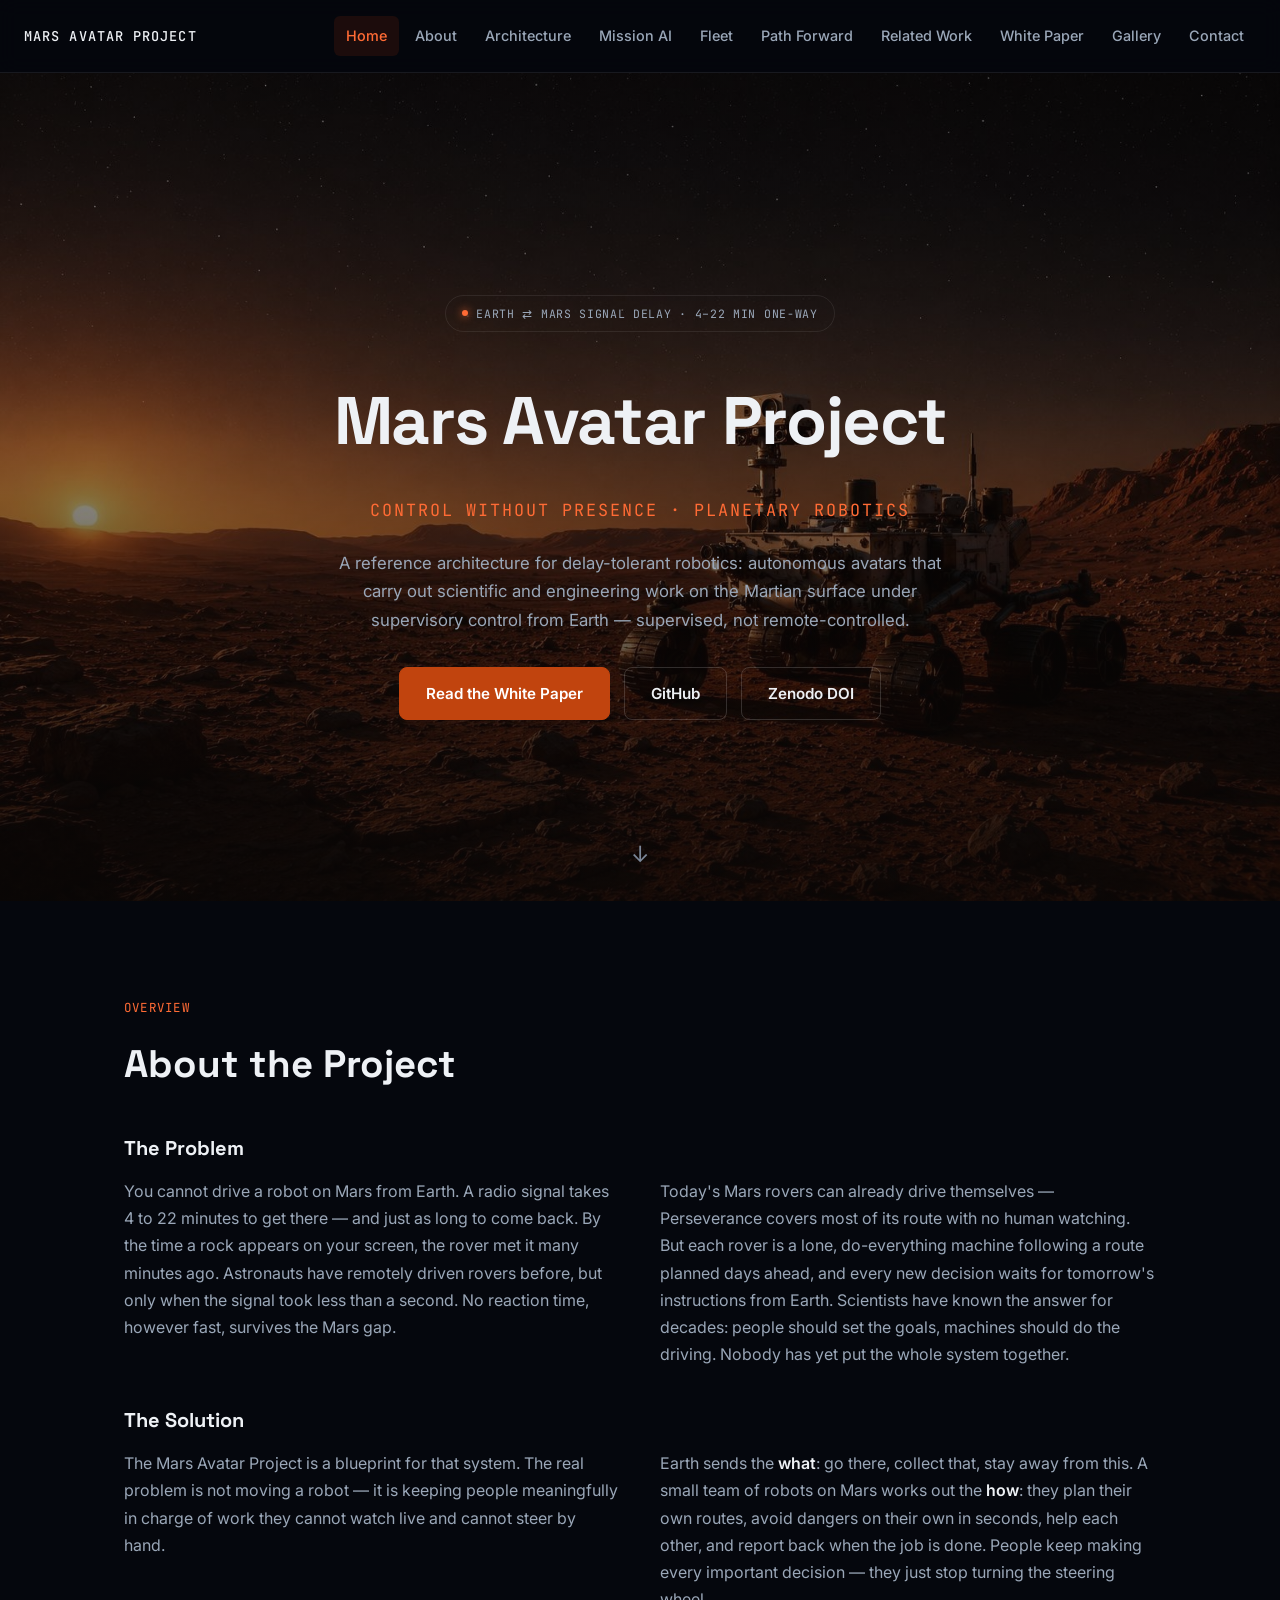
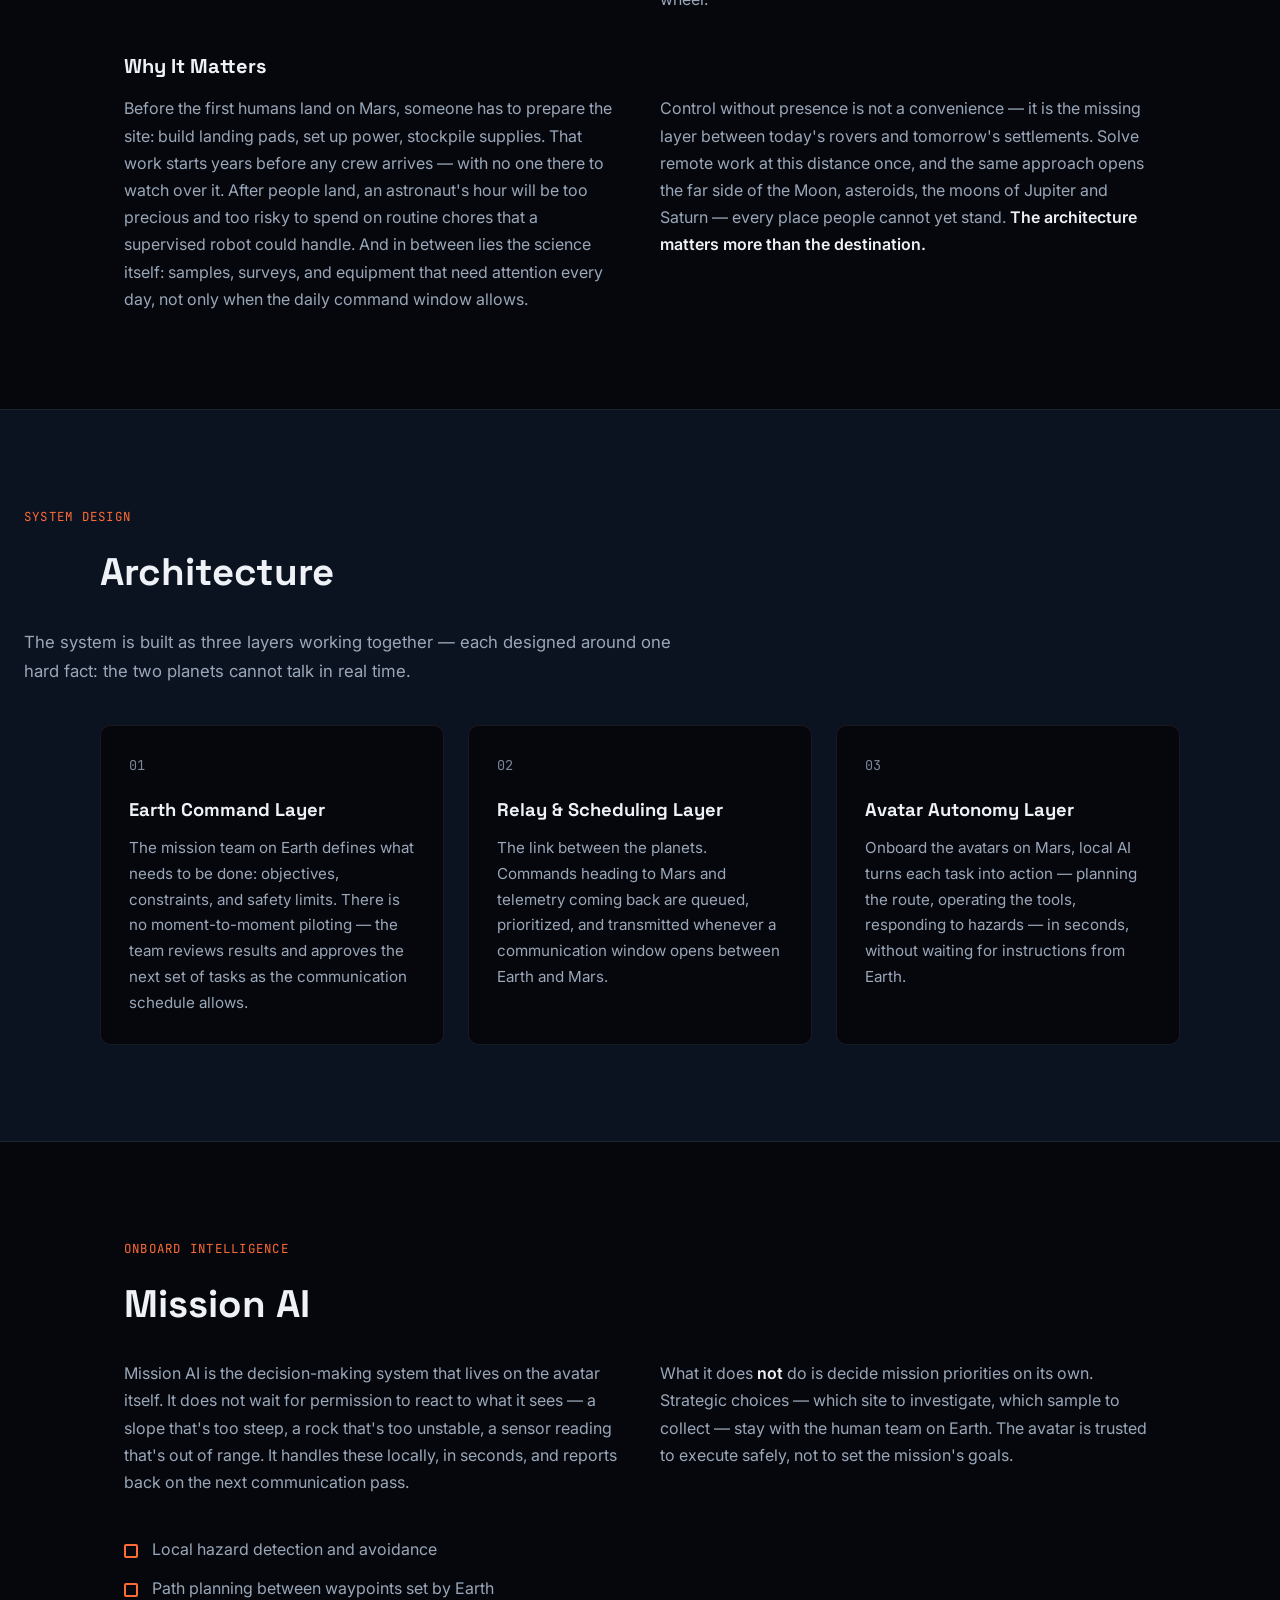
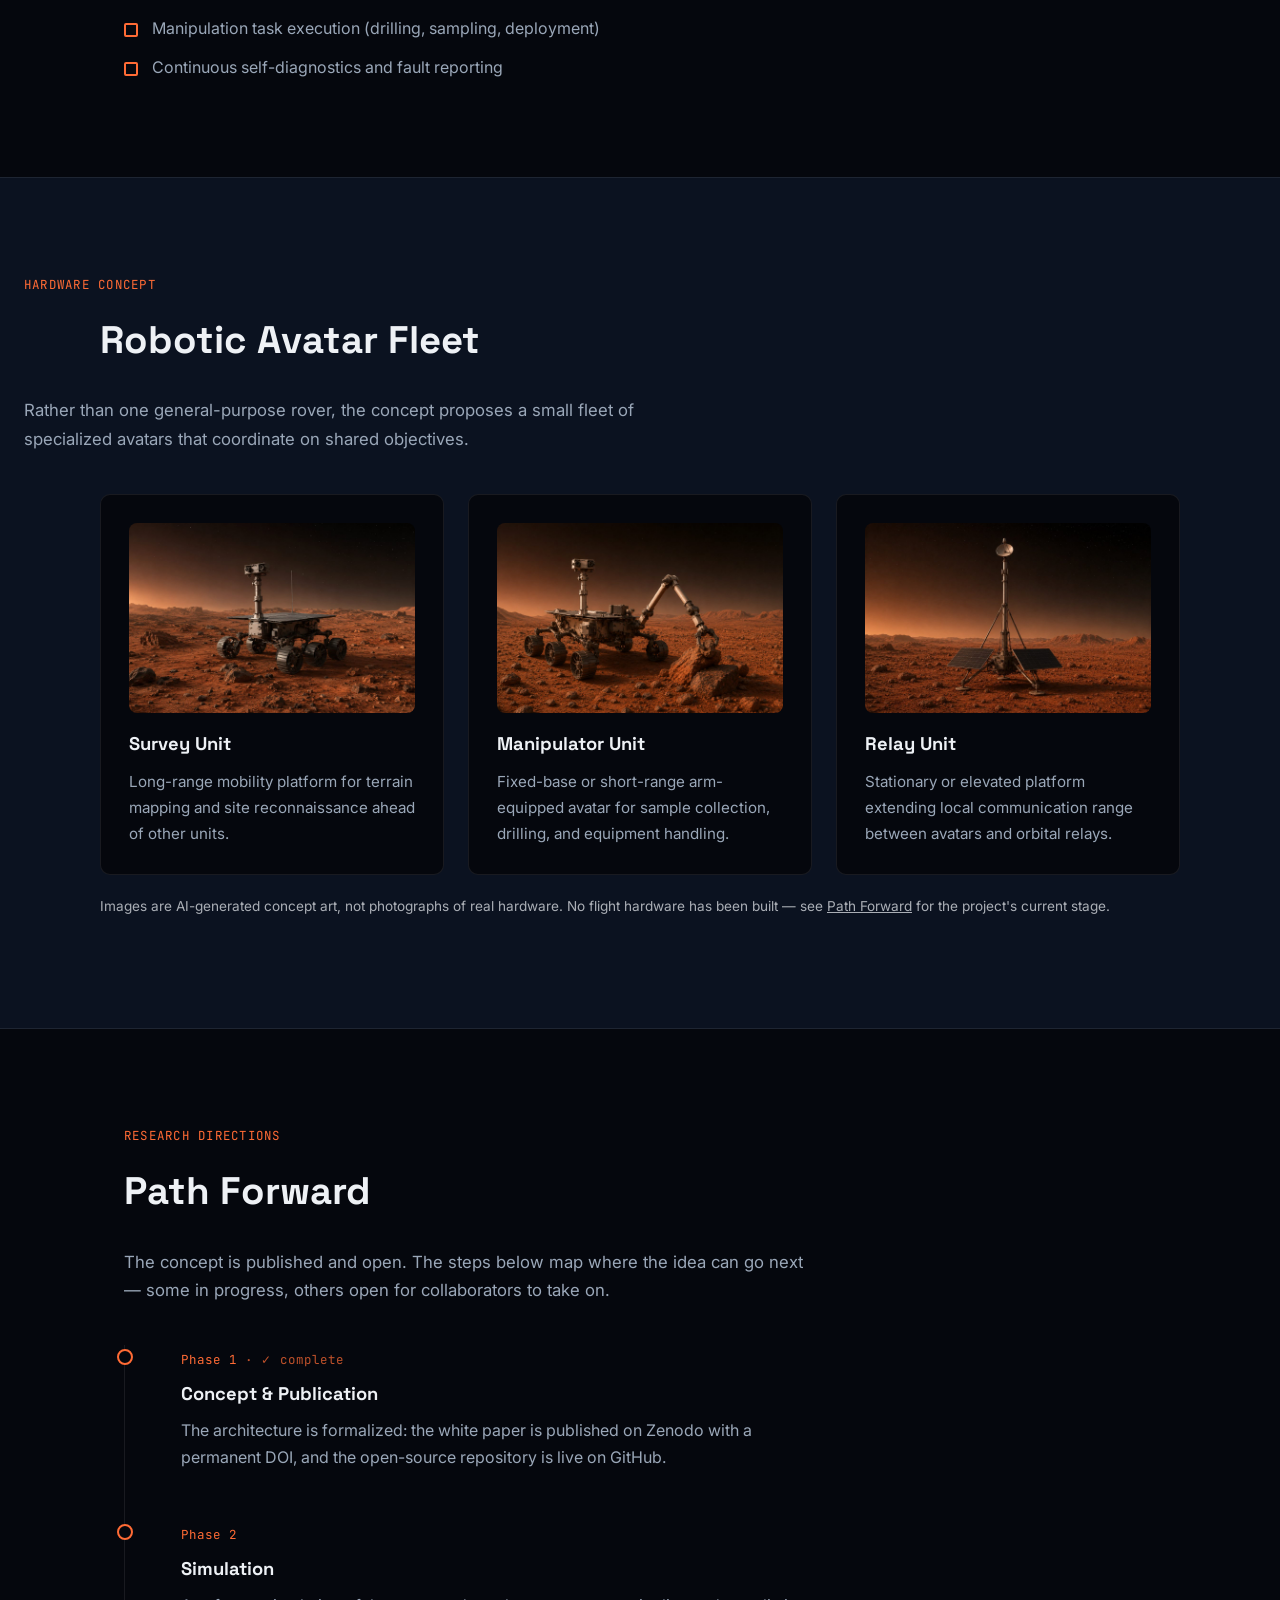
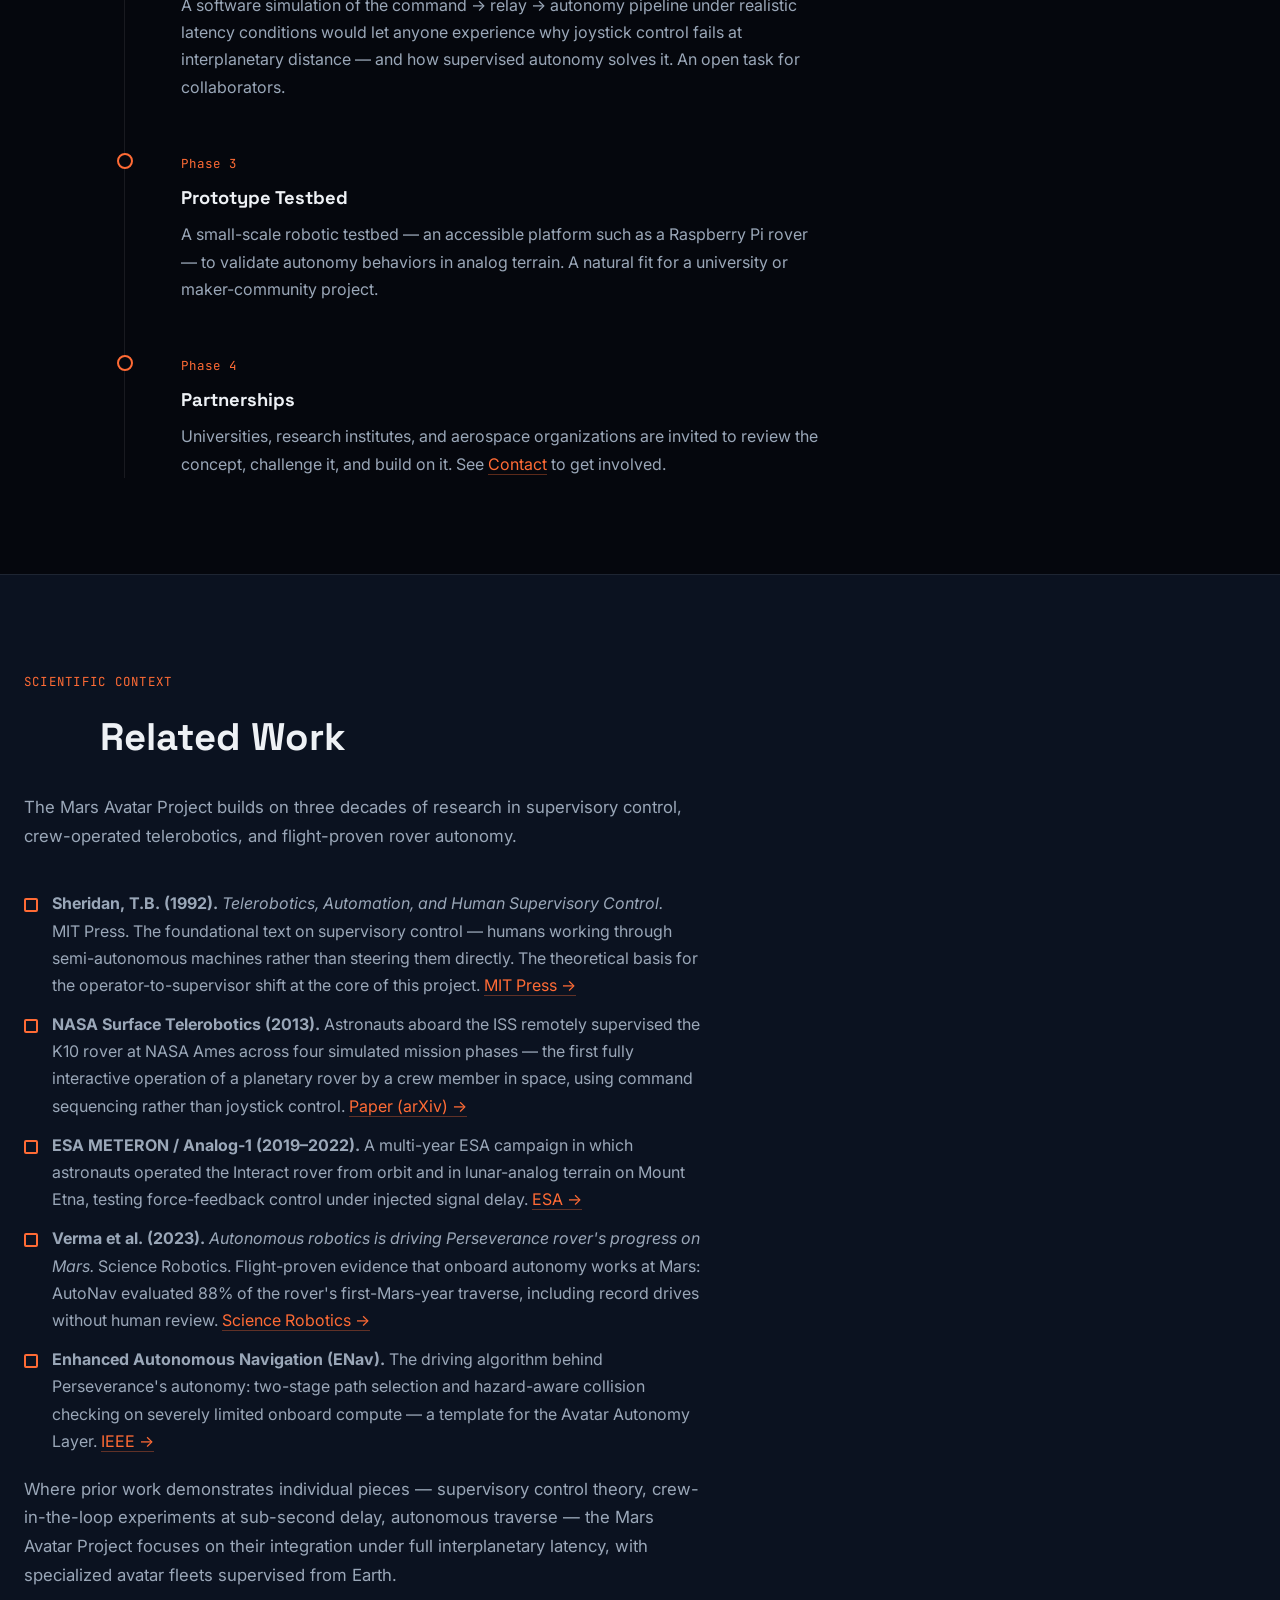
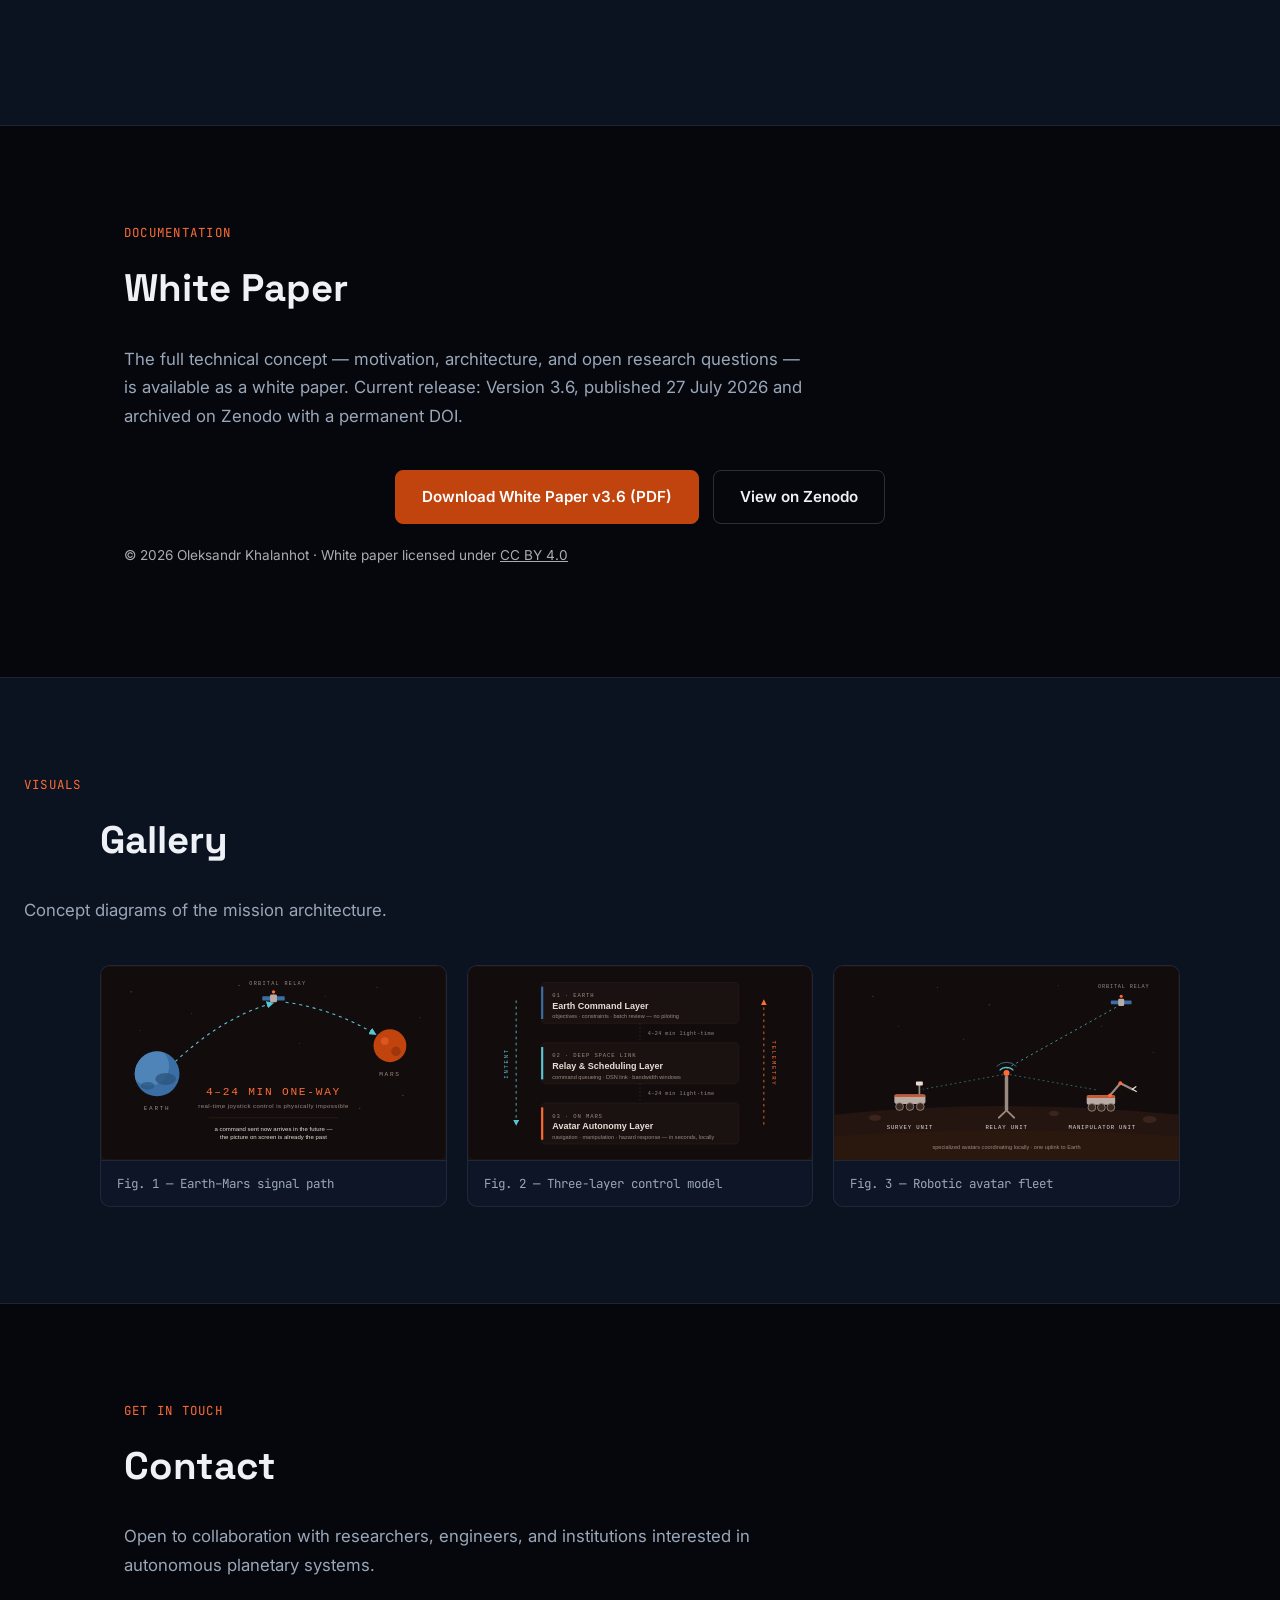
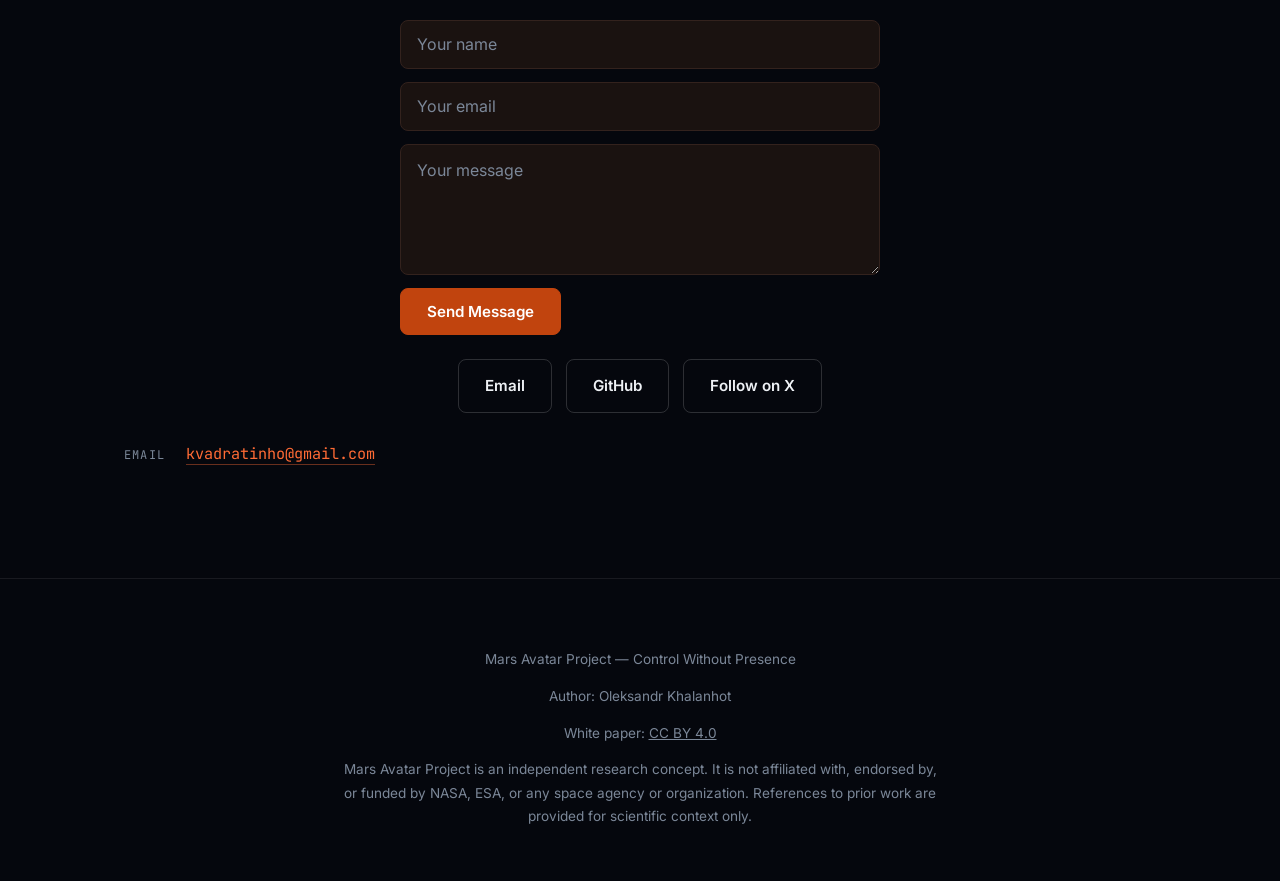
==== commit c5672e25: "Add files via upload" ====
--- a/index.html
+++ b/index.html
@@ -5,27 +5,33 @@
 <meta name="viewport" content="width=device-width, initial-scale=1.0">
 
 <!-- ===== SEO ===== -->
-<title>Mars Avatar Project — Control Without Presence</title>
-<meta name="description" content="Mars Avatar Project: a research concept for autonomous robotic avatars performing scientific and engineering tasks on Mars under human supervision from Earth.">
-<meta name="keywords" content="Mars, robotics, autonomous systems, space exploration, robotic avatars, teleoperation, Mars mission, planetary robotics, space research, Mission AI">
+<title>Mars Avatar Project — Planetary Robotics, Supervisory Control</title>
+<meta name="description" content="A reference architecture for delay-tolerant robotics: Mars autonomous avatars under supervisory control from Earth across 4–22 minutes of signal delay.">
+<meta name="keywords" content="planetary robotics, Mars autonomous avatar, supervisory control space, delay-tolerant robotics, Mars robotics, robotic avatars, multi-robot systems, interplanetary communication delay, space robotics, Mission AI, telerobotics, human-in-command autonomy">
 <meta name="author" content="Oleksandr Khalanhot">
 <link rel="canonical" href="https://mars-avatar.com/">
+<meta name="robots" content="index, follow, max-image-preview:large, max-snippet:-1">
+
+<!-- Google Search Console: вставьте сюда свой тег подтверждения из раздела
+     «Настройки → Подтверждение права собственности → HTML-тег».
+<meta name="google-site-verification" content="ВАШ_КОД_ПОДТВЕРЖДЕНИЯ"> -->
 
 <!-- Open Graph: превью при отправке ссылки в соцсети и мессенджеры -->
 <meta property="og:type" content="website">
 <meta property="og:site_name" content="Mars Avatar Project">
 <meta property="og:title" content="Mars Avatar Project — Control Without Presence">
-<meta property="og:description" content="A research concept for autonomous robotic avatars performing scientific and engineering work on Mars under human supervision from Earth.">
+<meta property="og:description" content="A reference architecture for delay-tolerant robotics: Mars autonomous avatars under supervisory control from Earth across full interplanetary signal delay.">
 <meta property="og:url" content="https://mars-avatar.com/">
 <meta property="og:image" content="https://mars-avatar.com/og-image.jpg">
 <meta property="og:image:width" content="1200">
 <meta property="og:image:height" content="630">
+<meta property="og:locale" content="en">
 
 <!-- Twitter/X карточка -->
 <meta name="twitter:card" content="summary_large_image">
 <meta name="twitter:site" content="@Mars_avatar">
 <meta name="twitter:title" content="Mars Avatar Project — Control Without Presence">
-<meta name="twitter:description" content="A research concept for autonomous robotic avatars performing scientific and engineering work on Mars under human supervision from Earth.">
+<meta name="twitter:description" content="A reference architecture for delay-tolerant robotics: Mars autonomous avatars under supervisory control from Earth across full interplanetary signal delay.">
 <meta name="twitter:image" content="https://mars-avatar.com/og-image.jpg">
 
 <!-- Иконка сайта -->
@@ -168,12 +174,11 @@
     <span class="dot"></span>
     EARTH ⇄ MARS SIGNAL DELAY&nbsp;·&nbsp;4–22&nbsp;MIN ONE-WAY
   </div>
-  <h1>Mars Avatar Project</h1>
-  <p class="tagline">Control Without Presence</p>
+  <h1>Mars Avatar Project<span class="tagline">Control Without Presence &middot; Planetary Robotics</span></h1>
   <p class="hero-sub">
-    A research concept for autonomous robotic avatars that carry out
-    scientific and engineering work on the Martian surface — supervised,
-    not remote-controlled, by human operators on Earth.
+    A reference architecture for delay-tolerant robotics: autonomous avatars
+    that carry out scientific and engineering work on the Martian surface under
+    supervisory control from Earth — supervised, not remote-controlled.
   </p>
   <div class="buttons">
 <a class="button button-primary" href="#whitepaper">Read the White Paper</a>
--- a/style.css
+++ b/style.css
@@ -982,3 +982,17 @@
   a[href^="http"]::after { content: " [" attr(href) "]"; font-size: 8pt; color: #444; }
   .card, .timeline-item, .wp-layout { break-inside: avoid; }
 }
+
+/* ============ TAGLINE ВНУТРИ H1 ============ */
+/* Подзаголовок перенесён внутрь <h1>, чтобы заголовок страницы содержал
+   ключевые слова. Выглядит ровно так же, как прежний <p class="tagline">. */
+header#home h1 .tagline {
+  display: block;
+  font-family: var(--font-mono);
+  font-size: 1.05rem;
+  font-weight: 400;
+  letter-spacing: 0.12em;
+  text-transform: uppercase;
+  color: var(--mars-bright);
+  margin-top: 18px;
+}
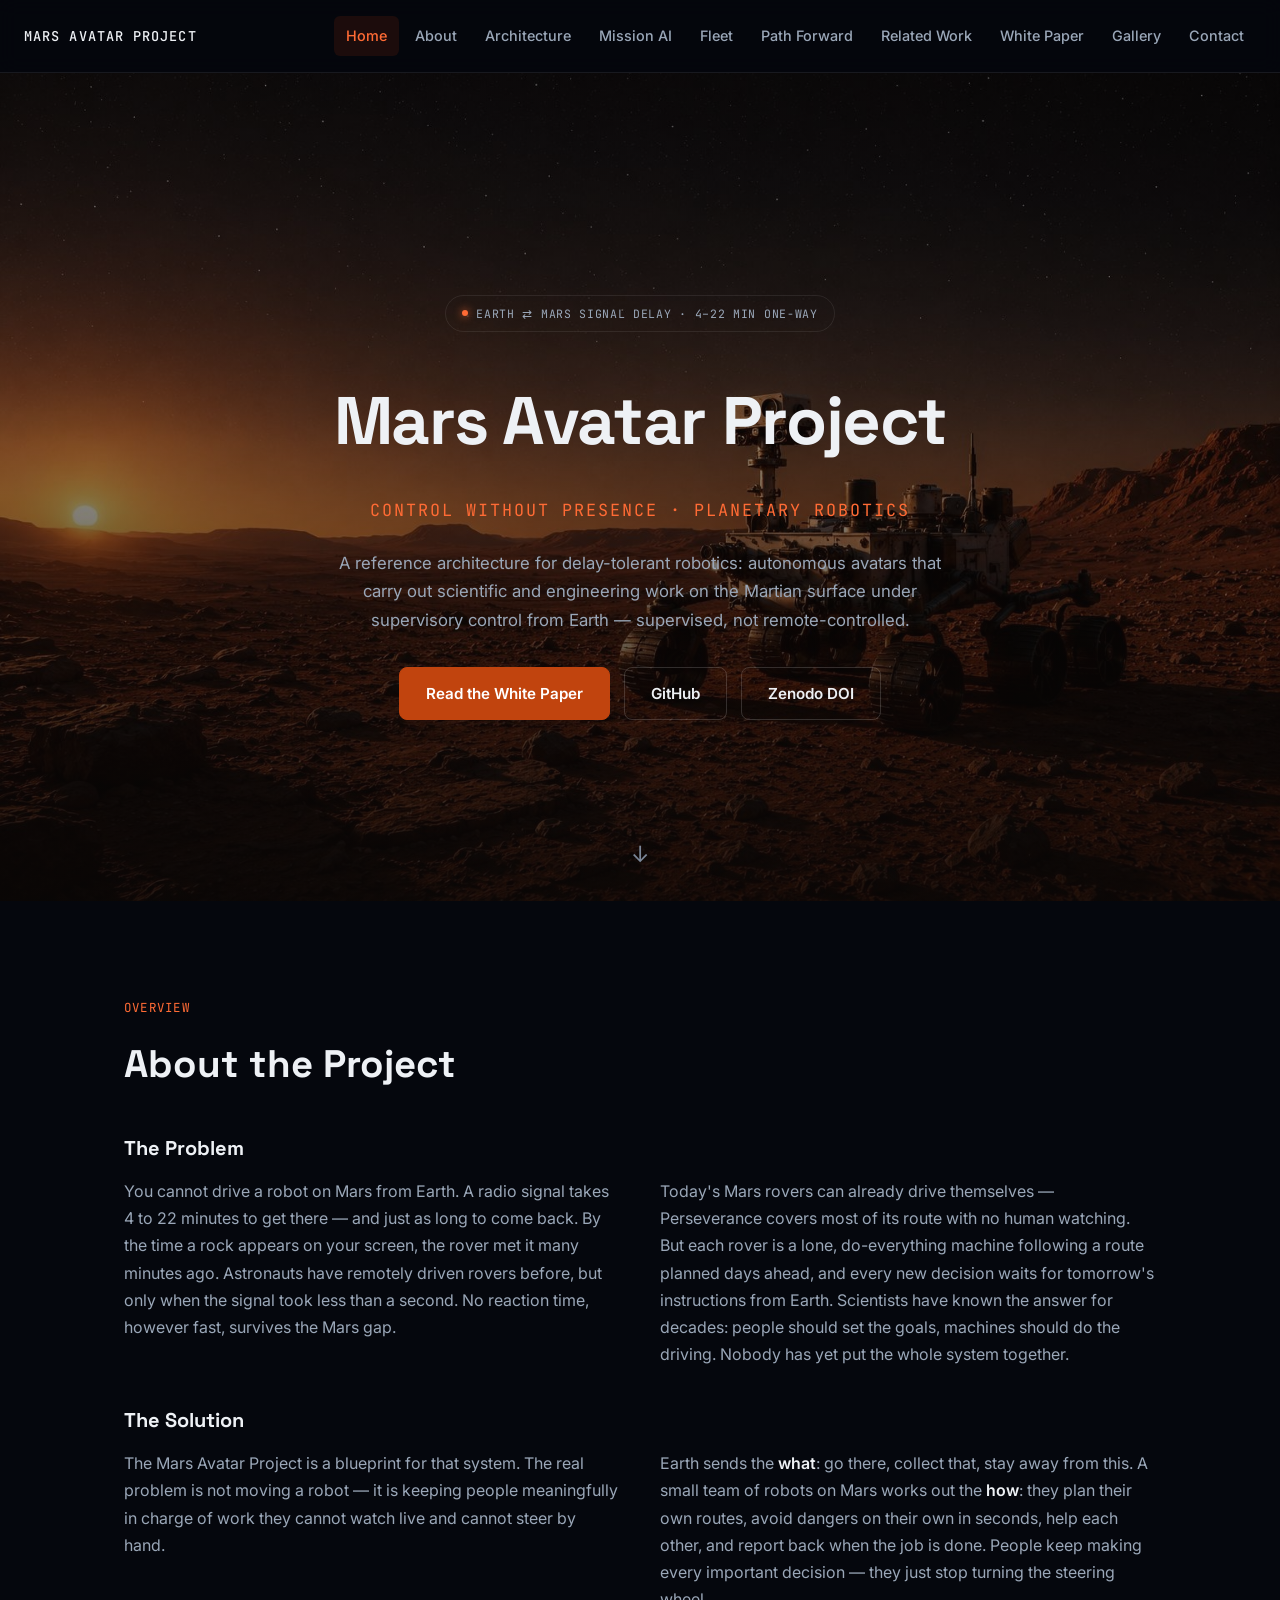
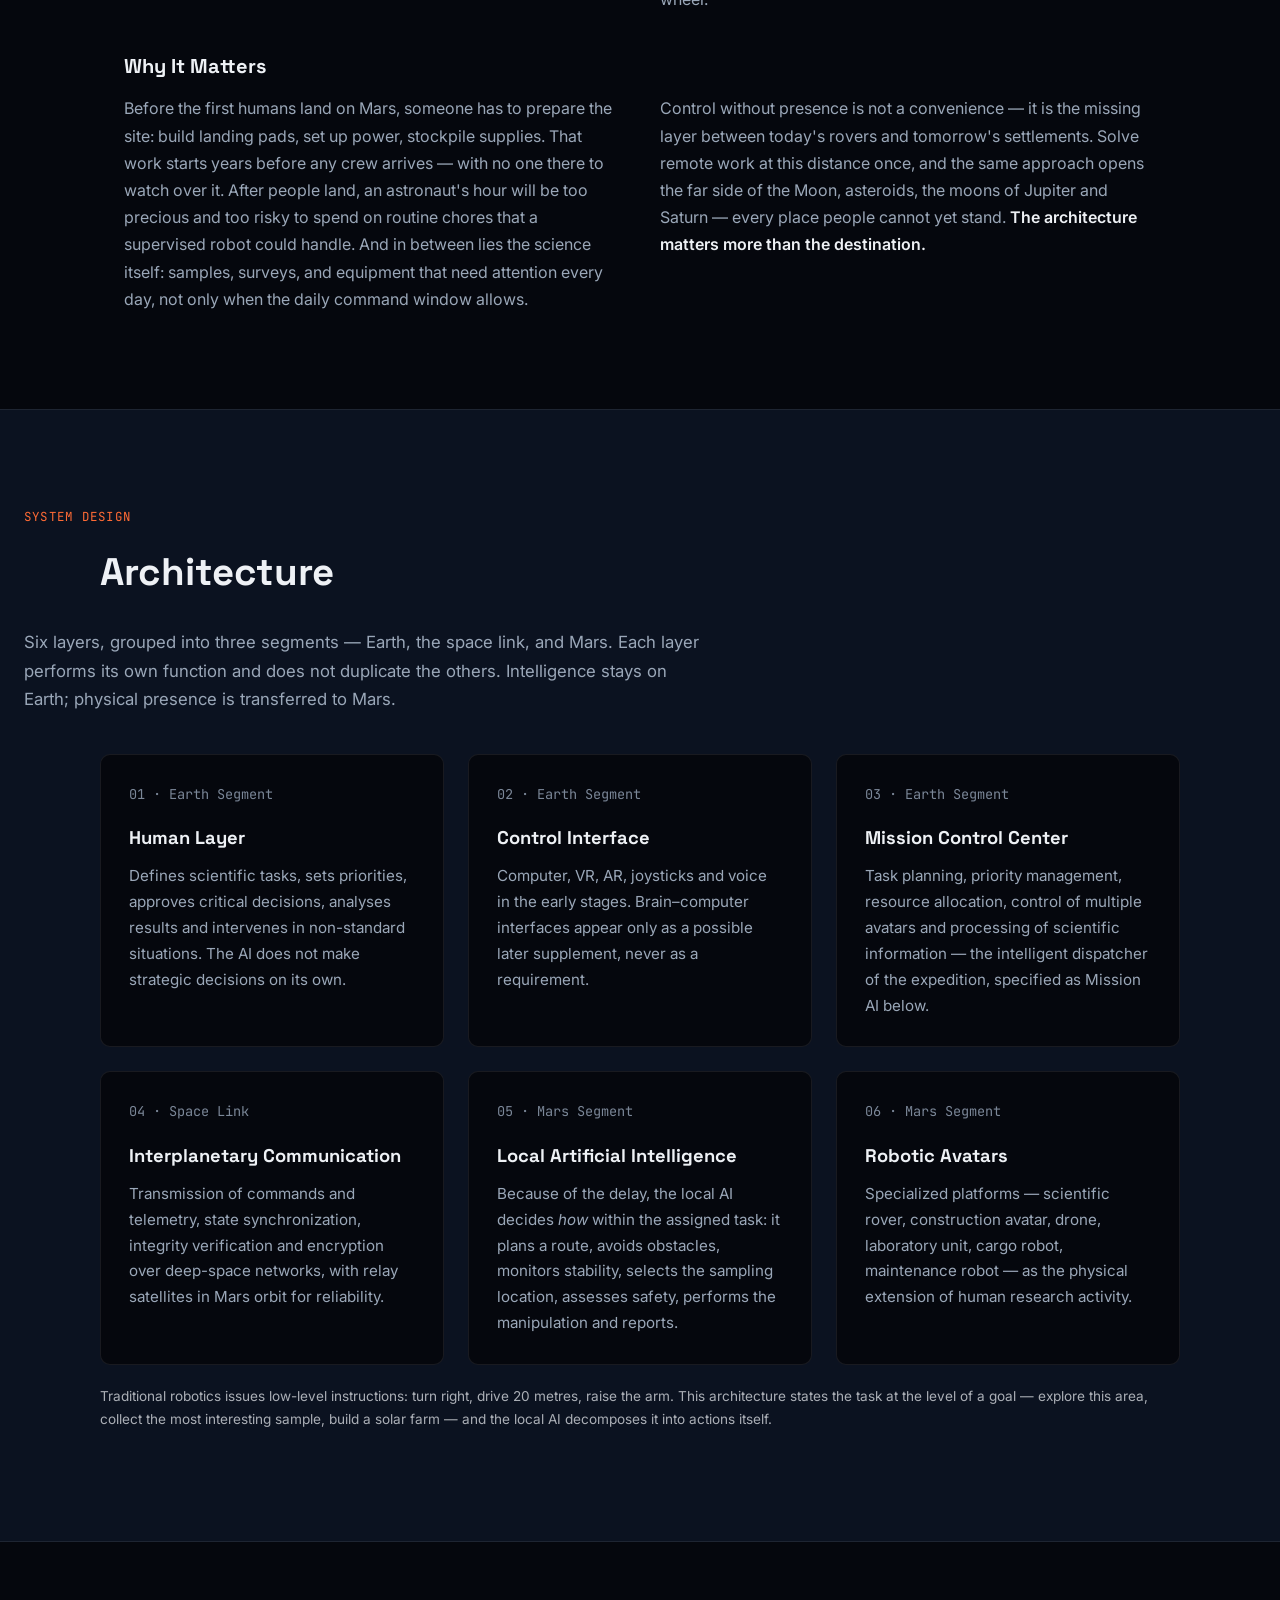
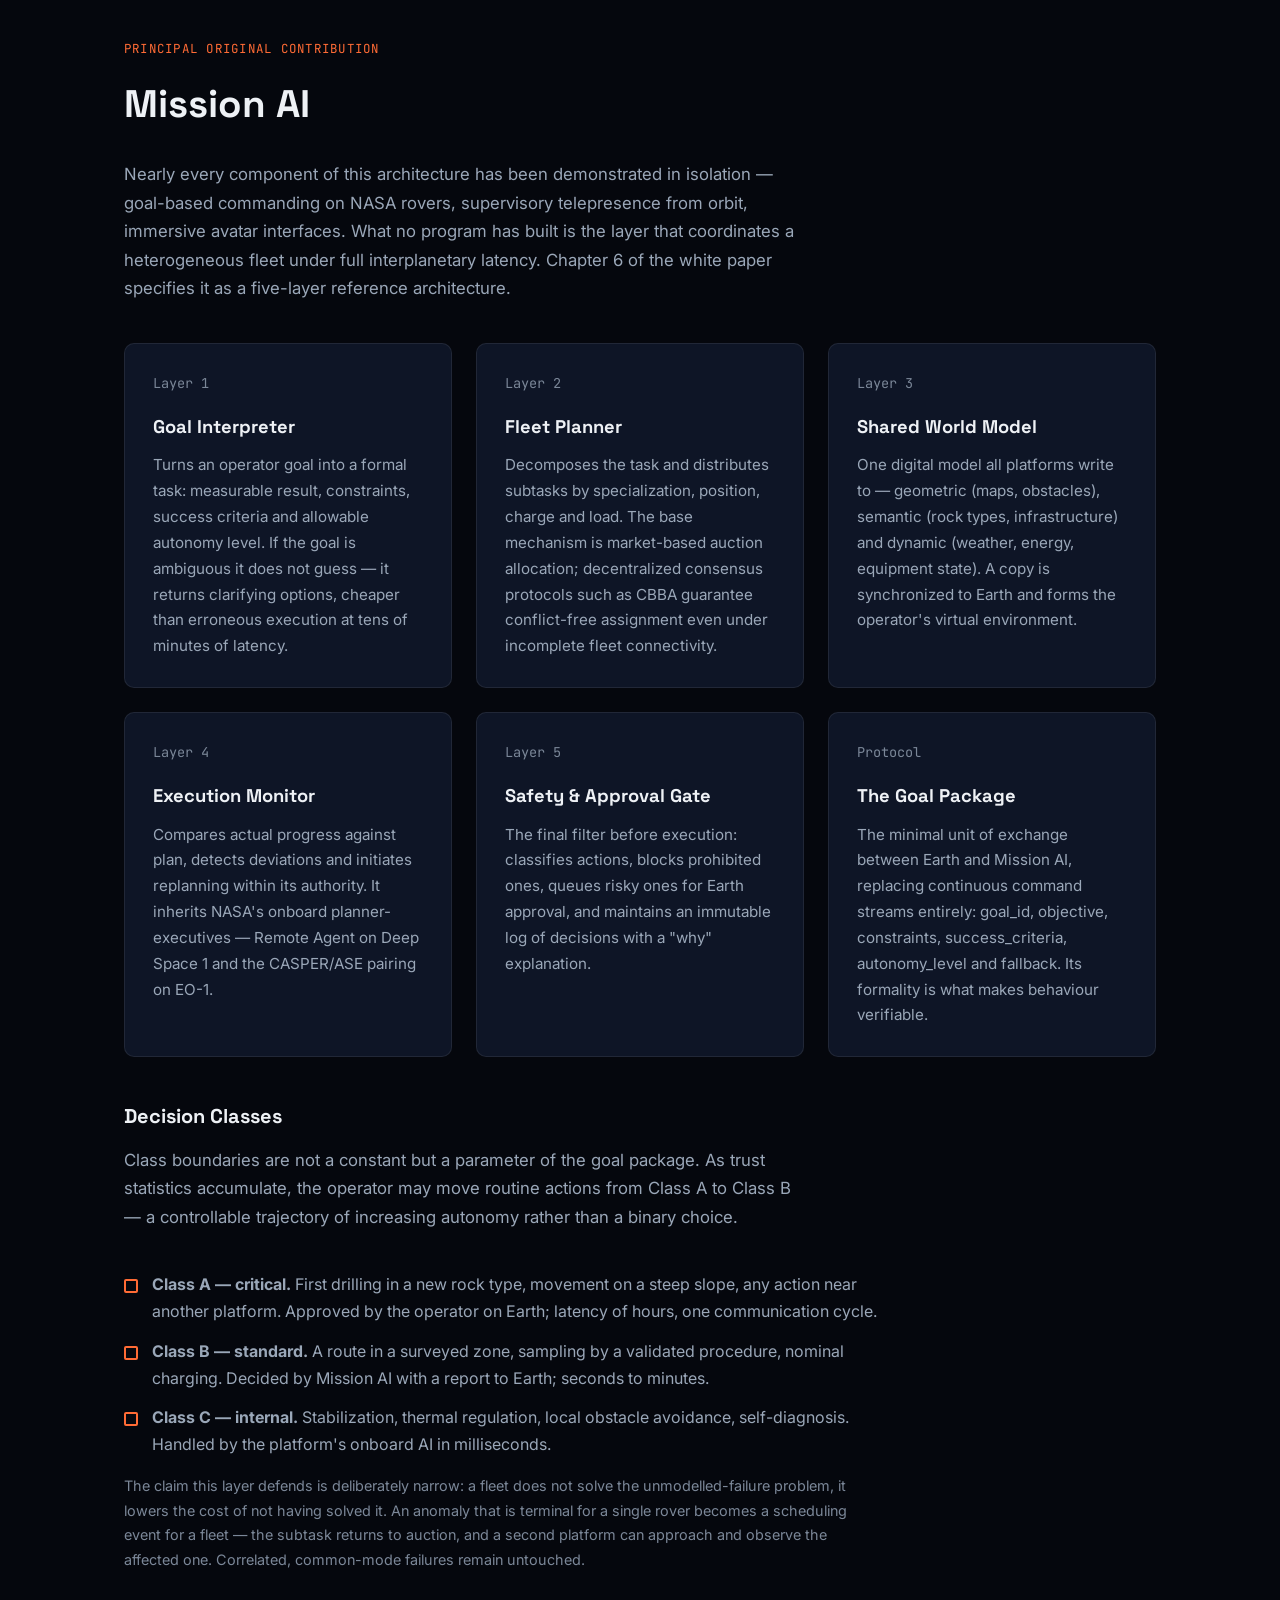
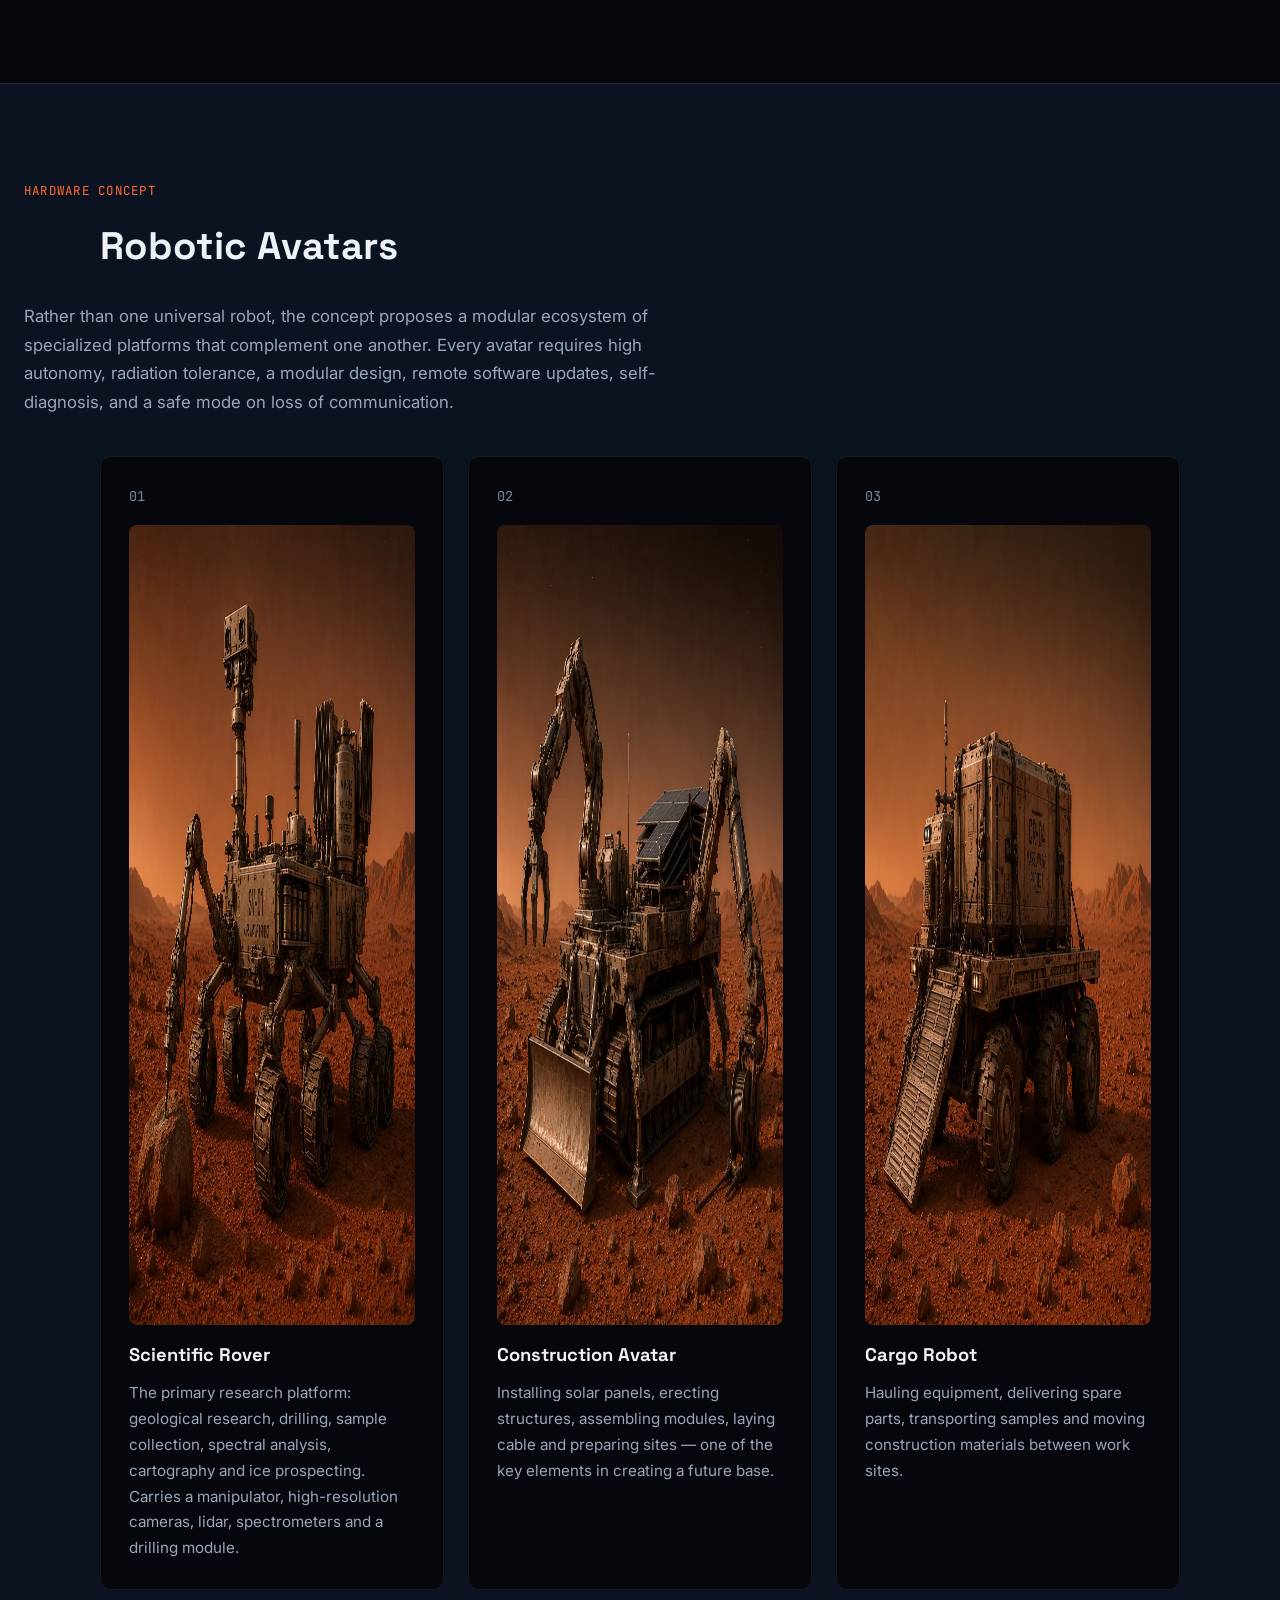
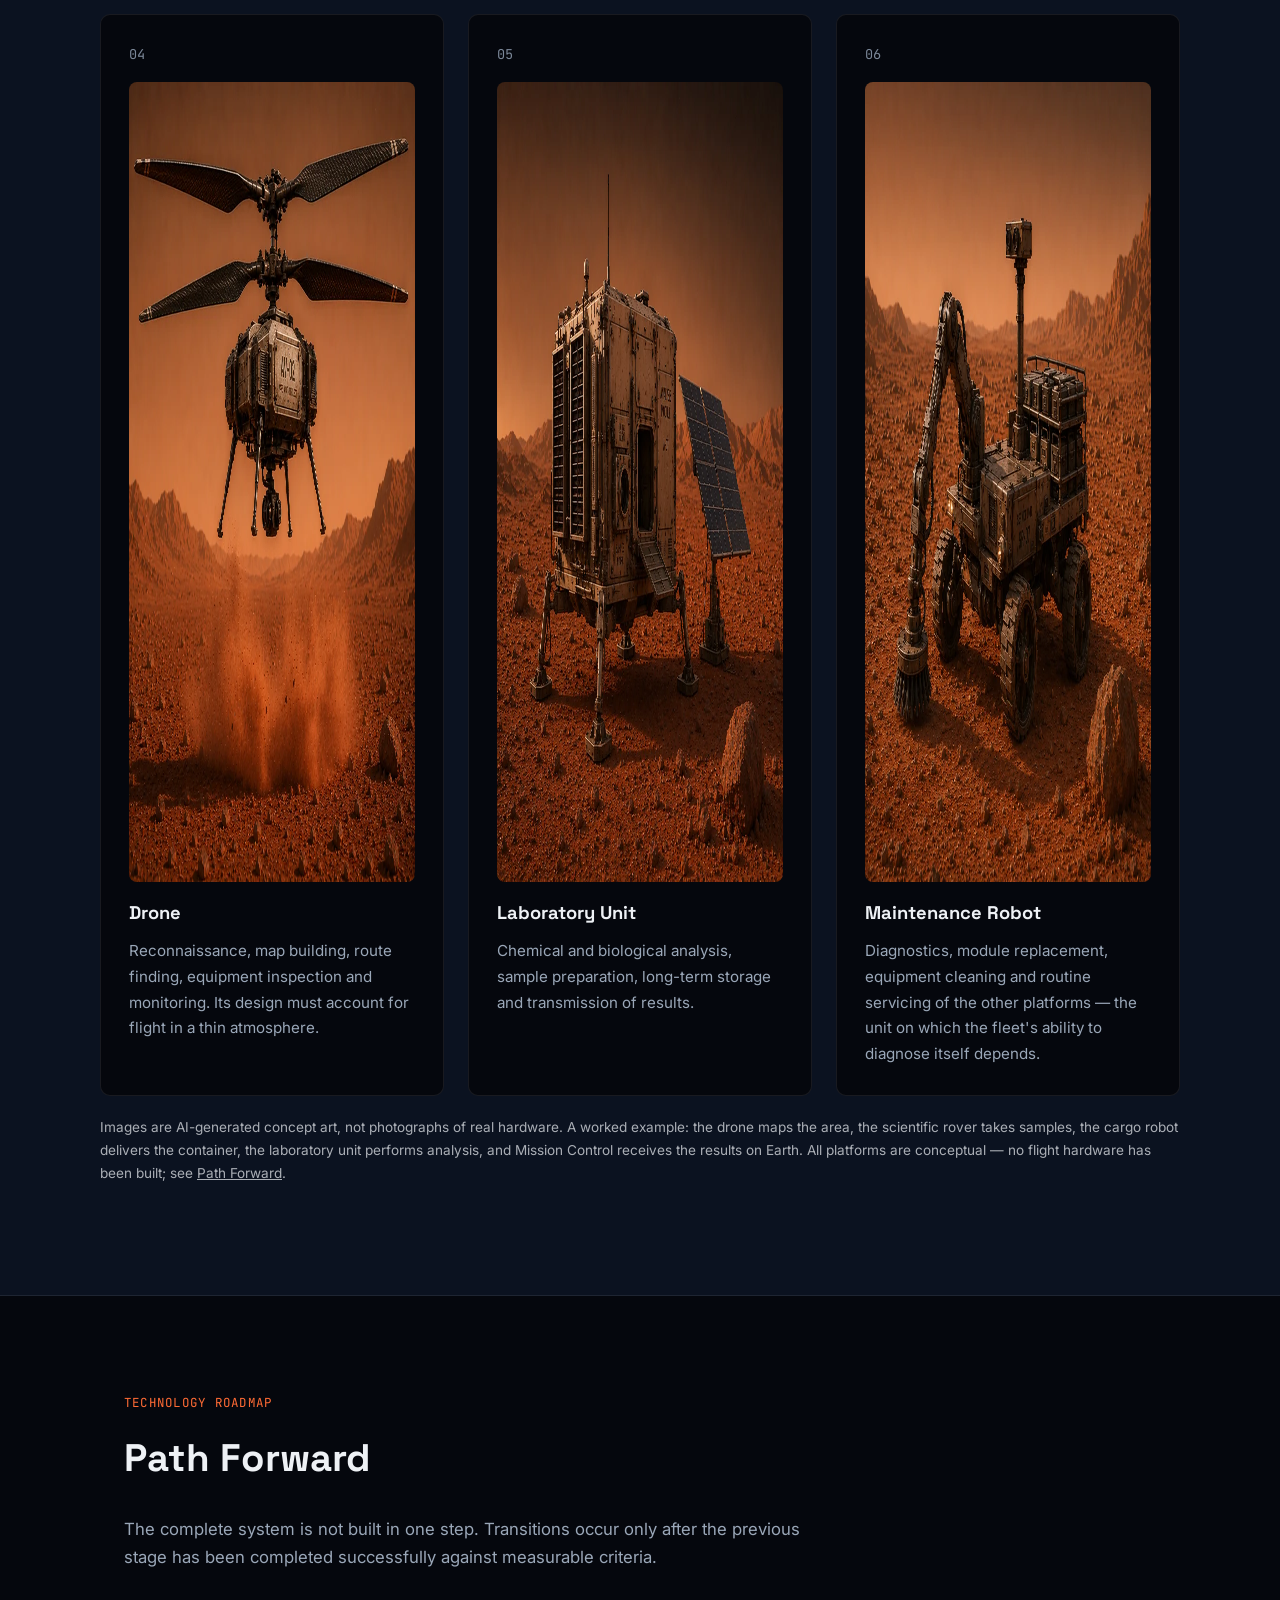
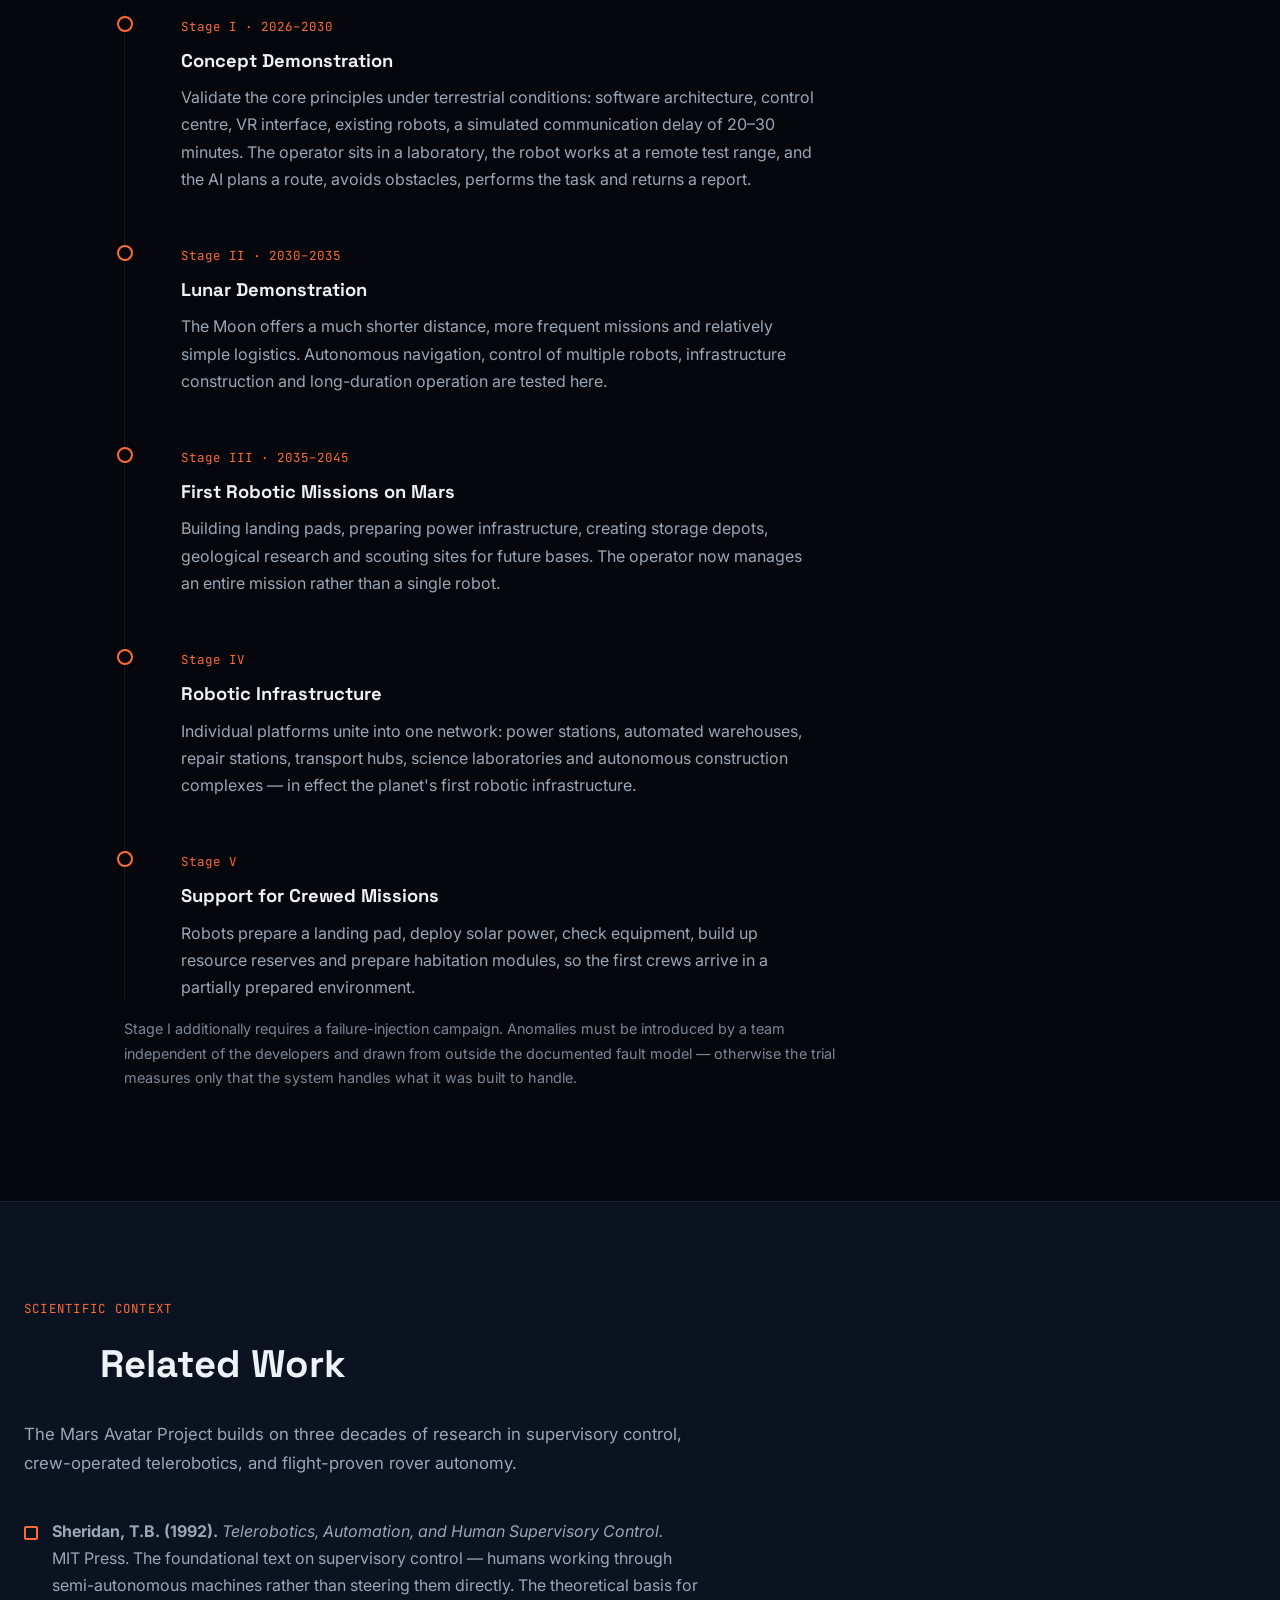
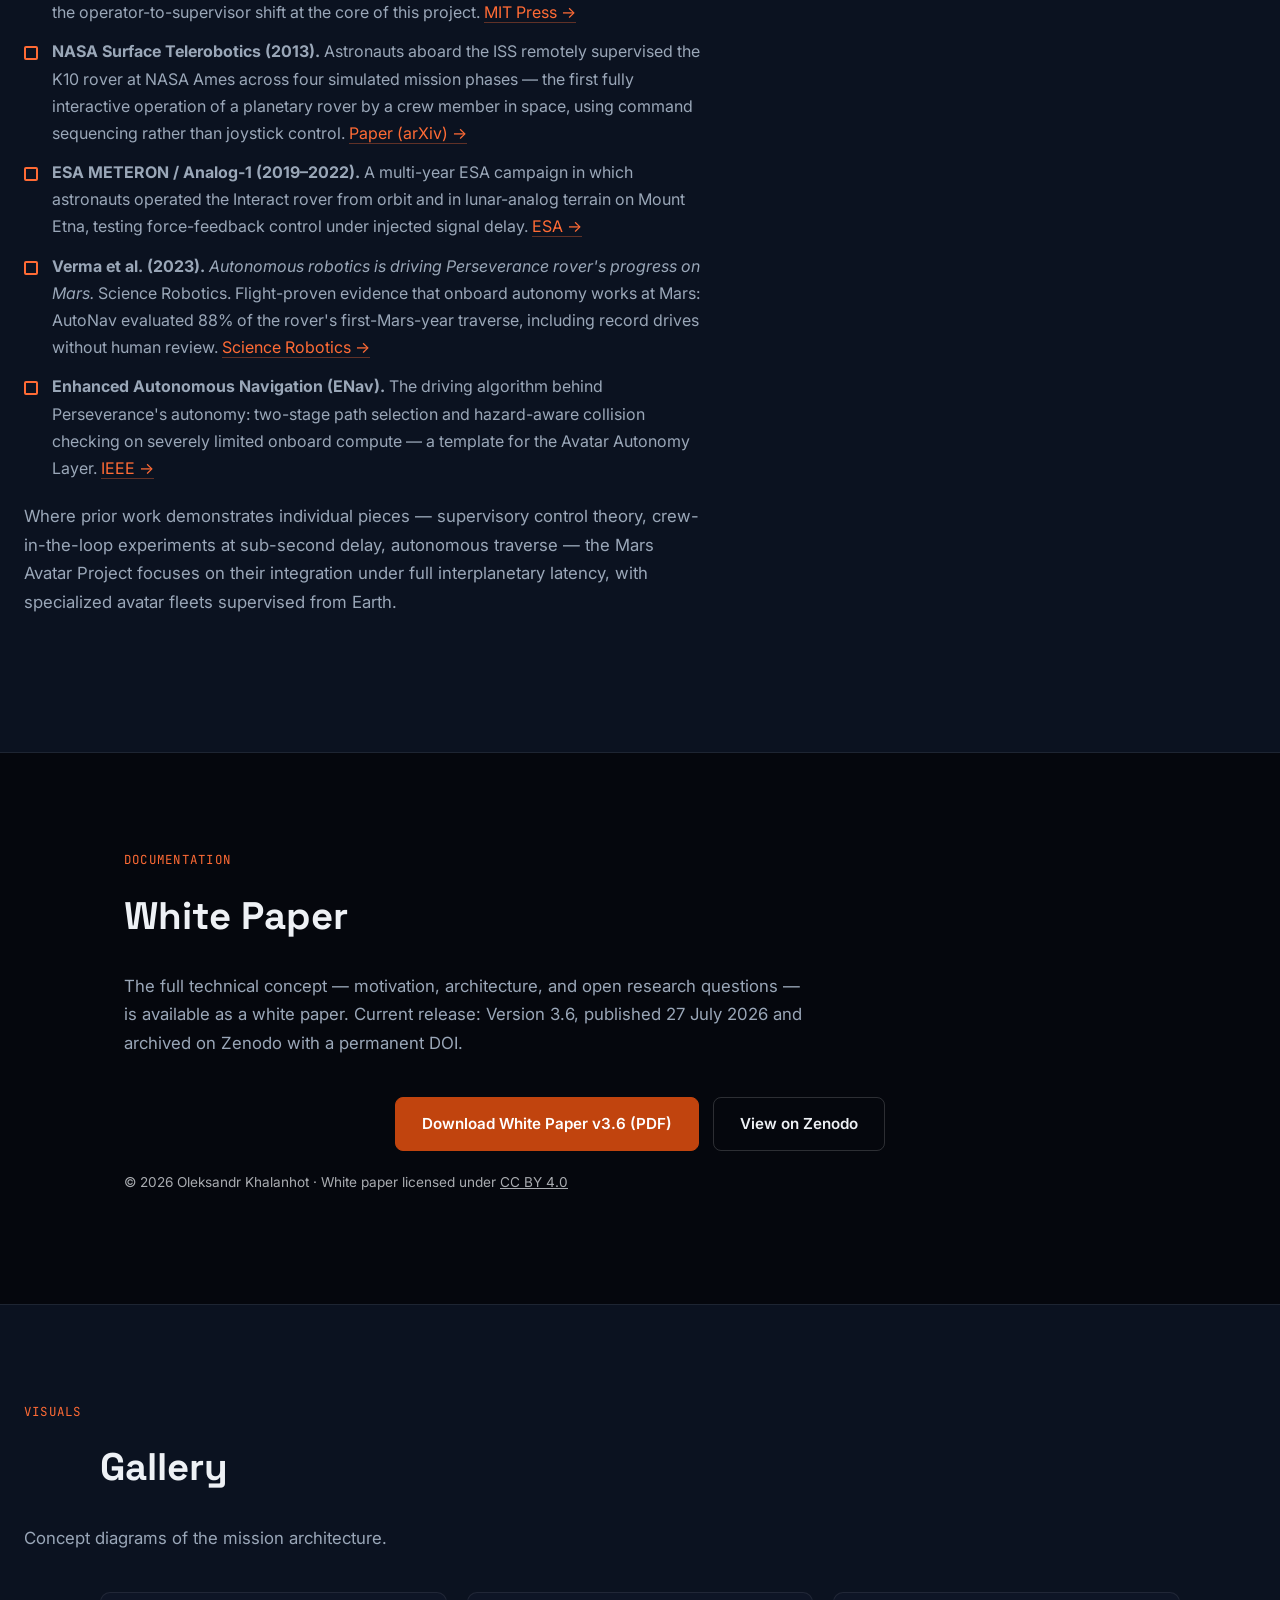
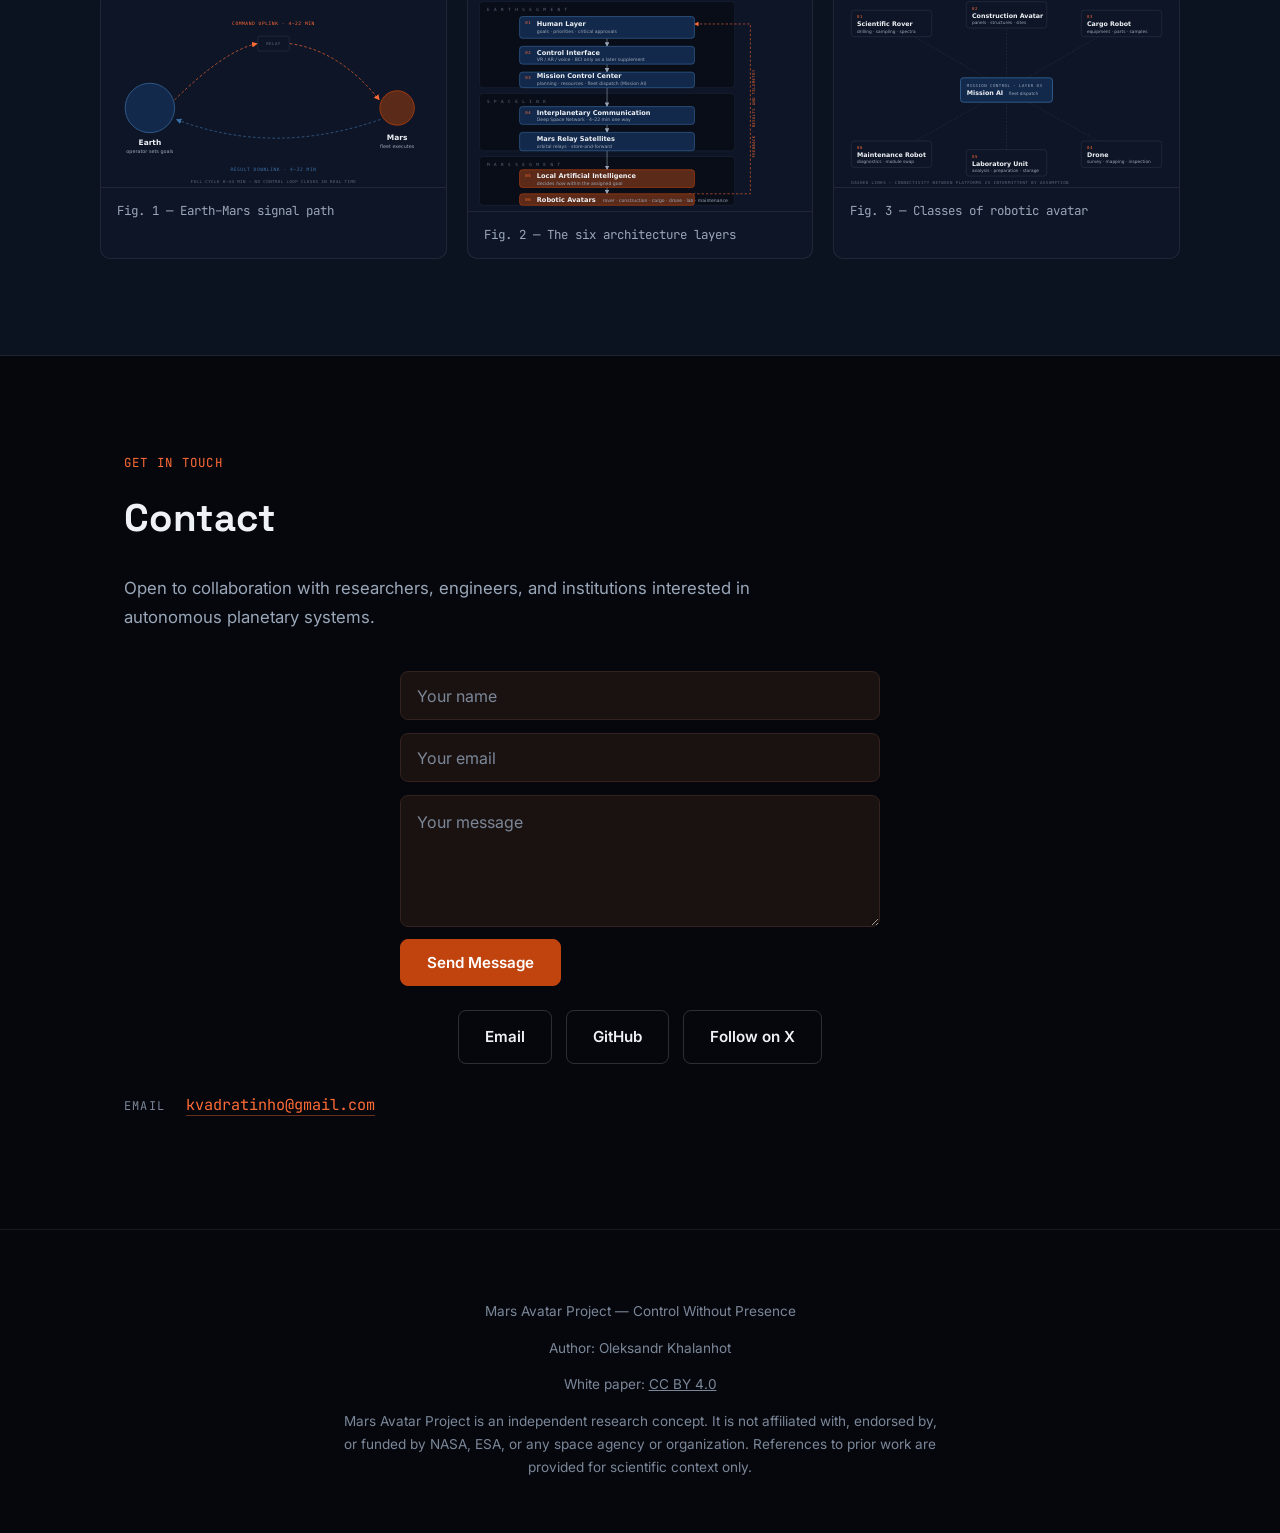
==== commit 6574cef6: "Add files via upload" ====
--- a/index.html
+++ b/index.html
@@ -260,125 +260,223 @@
   <p class="eyebrow">System Design</p>
   <h2>Architecture</h2>
   <p class="section-intro">
-    The system is built as three layers working together — each designed
-    around one hard fact: the two planets cannot talk in real time.
+    Six layers, grouped into three segments — Earth, the space link, and Mars.
+    Each layer performs its own function and does not duplicate the others.
+    Intelligence stays on Earth; physical presence is transferred to Mars.
   </p>
   <div class="card-grid">
     <div class="card">
-      <span class="card-index">01</span>
-      <h3>Earth Command Layer</h3>
-      <p>The mission team on Earth defines what needs to be done: objectives, constraints, and safety limits. There is no moment-to-moment piloting — the team reviews results and approves the next set of tasks as the communication schedule allows.</p>
-    </div>
-    <div class="card">
-      <span class="card-index">02</span>
-      <h3>Relay &amp; Scheduling Layer</h3>
-      <p>The link between the planets. Commands heading to Mars and telemetry coming back are queued, prioritized, and transmitted whenever a communication window opens between Earth and Mars.</p>
-    </div>
-    <div class="card">
-      <span class="card-index">03</span>
-      <h3>Avatar Autonomy Layer</h3>
-      <p>Onboard the avatars on Mars, local AI turns each task into action — planning the route, operating the tools, responding to hazards — in seconds, without waiting for instructions from Earth.</p>
-    </div>
-  </div>
+      <span class="card-index">01 &middot; Earth Segment</span>
+      <h3>Human Layer</h3>
+      <p>Defines scientific tasks, sets priorities, approves critical decisions, analyses results and intervenes in non-standard situations. The AI does not make strategic decisions on its own.</p>
+    </div>
+    <div class="card">
+      <span class="card-index">02 &middot; Earth Segment</span>
+      <h3>Control Interface</h3>
+      <p>Computer, VR, AR, joysticks and voice in the early stages. Brain–computer interfaces appear only as a possible later supplement, never as a requirement.</p>
+    </div>
+    <div class="card">
+      <span class="card-index">03 &middot; Earth Segment</span>
+      <h3>Mission Control Center</h3>
+      <p>Task planning, priority management, resource allocation, control of multiple avatars and processing of scientific information — the intelligent dispatcher of the expedition, specified as Mission AI below.</p>
+    </div>
+    <div class="card">
+      <span class="card-index">04 &middot; Space Link</span>
+      <h3>Interplanetary Communication</h3>
+      <p>Transmission of commands and telemetry, state synchronization, integrity verification and encryption over deep-space networks, with relay satellites in Mars orbit for reliability.</p>
+    </div>
+    <div class="card">
+      <span class="card-index">05 &middot; Mars Segment</span>
+      <h3>Local Artificial Intelligence</h3>
+      <p>Because of the delay, the local AI decides <em>how</em> within the assigned task: it plans a route, avoids obstacles, monitors stability, selects the sampling location, assesses safety, performs the manipulation and reports.</p>
+    </div>
+    <div class="card">
+      <span class="card-index">06 &middot; Mars Segment</span>
+      <h3>Robotic Avatars</h3>
+      <p>Specialized platforms — scientific rover, construction avatar, drone, laboratory unit, cargo robot, maintenance robot — as the physical extension of human research activity.</p>
+    </div>
+  </div>
+  <p style="font-size:0.85rem; opacity:0.7; margin-top:1.25rem;">
+    Traditional robotics issues low-level instructions: turn right, drive 20 metres,
+    raise the arm. This architecture states the task at the level of a goal — explore
+    this area, collect the most interesting sample, build a solar farm — and the local
+    AI decomposes it into actions itself.
+  </p>
 </section>
 
 <!-- ============ MISSION AI ============ -->
 <section id="mission-ai" class="section">
-  <p class="eyebrow">Onboard Intelligence</p>
+  <p class="eyebrow">Principal Original Contribution</p>
   <h2>Mission AI</h2>
-  <div class="section-grid">
-    <p>
-      Mission AI is the decision-making system that lives on the avatar itself.
-      It does not wait for permission to react to what it sees — a slope that's
-      too steep, a rock that's too unstable, a sensor reading that's out of
-      range. It handles these locally, in seconds, and reports back on the next
-      communication pass.
-    </p>
-    <p>
-      What it does <em>not</em> do is decide mission priorities on its own.
-      Strategic choices — which site to investigate, which sample to collect —
-      stay with the human team on Earth. The avatar is trusted to execute
-      safely, not to set the mission's goals.
-    </p>
-  </div>
-  <ul class="check-list">
-    <li>Local hazard detection and avoidance</li>
-    <li>Path planning between waypoints set by Earth</li>
-    <li>Manipulation task execution (drilling, sampling, deployment)</li>
-    <li>Continuous self-diagnostics and fault reporting</li>
+  <p class="section-intro">
+    Nearly every component of this architecture has been demonstrated in isolation —
+    goal-based commanding on NASA rovers, supervisory telepresence from orbit,
+    immersive avatar interfaces. What no program has built is the layer that
+    coordinates a heterogeneous fleet under full interplanetary latency. Chapter 6 of
+    the white paper specifies it as a five-layer reference architecture.
+  </p>
+  <div class="card-grid">
+    <div class="card">
+      <span class="card-index">Layer 1</span>
+      <h3>Goal Interpreter</h3>
+      <p>Turns an operator goal into a formal task: measurable result, constraints, success criteria and allowable autonomy level. If the goal is ambiguous it does not guess — it returns clarifying options, cheaper than erroneous execution at tens of minutes of latency.</p>
+    </div>
+    <div class="card">
+      <span class="card-index">Layer 2</span>
+      <h3>Fleet Planner</h3>
+      <p>Decomposes the task and distributes subtasks by specialization, position, charge and load. The base mechanism is market-based auction allocation; decentralized consensus protocols such as CBBA guarantee conflict-free assignment even under incomplete fleet connectivity.</p>
+    </div>
+    <div class="card">
+      <span class="card-index">Layer 3</span>
+      <h3>Shared World Model</h3>
+      <p>One digital model all platforms write to — geometric (maps, obstacles), semantic (rock types, infrastructure) and dynamic (weather, energy, equipment state). A copy is synchronized to Earth and forms the operator's virtual environment.</p>
+    </div>
+    <div class="card">
+      <span class="card-index">Layer 4</span>
+      <h3>Execution Monitor</h3>
+      <p>Compares actual progress against plan, detects deviations and initiates replanning within its authority. It inherits NASA's onboard planner-executives — Remote Agent on Deep Space 1 and the CASPER/ASE pairing on EO-1.</p>
+    </div>
+    <div class="card">
+      <span class="card-index">Layer 5</span>
+      <h3>Safety &amp; Approval Gate</h3>
+      <p>The final filter before execution: classifies actions, blocks prohibited ones, queues risky ones for Earth approval, and maintains an immutable log of decisions with a "why" explanation.</p>
+    </div>
+    <div class="card">
+      <span class="card-index">Protocol</span>
+      <h3>The Goal Package</h3>
+      <p>The minimal unit of exchange between Earth and Mission AI, replacing continuous command streams entirely: goal_id, objective, constraints, success_criteria, autonomy_level and fallback. Its formality is what makes behaviour verifiable.</p>
+    </div>
+  </div>
+
+  <h3 style="margin:2.6rem 0 0.8rem; font-size:1.25rem;">Decision Classes</h3>
+  <p class="section-intro" style="margin-bottom:24px;">
+    Class boundaries are not a constant but a parameter of the goal package. As trust
+    statistics accumulate, the operator may move routine actions from Class A to Class B
+    — a controllable trajectory of increasing autonomy rather than a binary choice.
+  </p>
+  <ul class="check-list" style="max-width:760px;">
+    <li><strong>Class A — critical.</strong> First drilling in a new rock type, movement on a steep slope, any action near another platform. Approved by the operator on Earth; latency of hours, one communication cycle.</li>
+    <li><strong>Class B — standard.</strong> A route in a surveyed zone, sampling by a validated procedure, nominal charging. Decided by Mission AI with a report to Earth; seconds to minutes.</li>
+    <li><strong>Class C — internal.</strong> Stabilization, thermal regulation, local obstacle avoidance, self-diagnosis. Handled by the platform's onboard AI in milliseconds.</li>
   </ul>
+
+  <p class="note" style="max-width:760px;">
+    The claim this layer defends is deliberately narrow: a fleet does not solve the
+    unmodelled-failure problem, it lowers the cost of not having solved it. An anomaly
+    that is terminal for a single rover becomes a scheduling event for a fleet — the
+    subtask returns to auction, and a second platform can approach and observe the
+    affected one. Correlated, common-mode failures remain untouched.
+  </p>
 </section>
 
 <!-- ============ ROBOTIC AVATAR FLEET ============ -->
 <section id="fleet" class="section section-alt">
   <p class="eyebrow">Hardware Concept</p>
-  <h2>Robotic Avatar Fleet</h2>
+  <h2>Robotic Avatars</h2>
   <p class="section-intro">
-    Rather than one general-purpose rover, the concept proposes a small fleet
-    of specialized avatars that coordinate on shared objectives.
+    Rather than one universal robot, the concept proposes a modular ecosystem of
+    specialized platforms that complement one another. Every avatar requires high
+    autonomy, radiation tolerance, a modular design, remote software updates,
+    self-diagnosis, and a safe mode on loss of communication.
   </p>
   <div class="card-grid">
     <div class="card">
-      <img src="unit-survey.jpeg" alt="Concept render of the Survey Unit: a six-wheeled rover with a stereo camera mast and solar panel on Martian terrain" style="width:100%; border-radius:8px; margin-bottom:0.9rem;" loading="lazy">
-      <h3>Survey Unit</h3>
-      <p>Long-range mobility platform for terrain mapping and site reconnaissance ahead of other units.</p>
-    </div>
-    <div class="card">
-      <img src="unit-manipulator.jpeg" alt="Concept render of the Manipulator Unit: a rover with a multi-joint robotic arm gripping a rock sample" style="width:100%; border-radius:8px; margin-bottom:0.9rem;" loading="lazy">
-      <h3>Manipulator Unit</h3>
-      <p>Fixed-base or short-range arm-equipped avatar for sample collection, drilling, and equipment handling.</p>
-    </div>
-    <div class="card">
-      <img src="unit-relay.jpeg" alt="Concept render of the Relay Unit: a stationary antenna mast on tripod legs with a dish and two solar panels" style="width:100%; border-radius:8px; margin-bottom:0.9rem;" loading="lazy">
-      <h3>Relay Unit</h3>
-      <p>Stationary or elevated platform extending local communication range between avatars and orbital relays.</p>
+      <span class="card-index">01</span>
+      <img src="unit-rover.webp" width="1200" height="800" loading="lazy" decoding="async" style="width:100%; border-radius:8px; margin-bottom:0.9rem;" alt="Concept render of the Scientific Rover: a six-wheeled rocker-bogie vehicle marked SV-01 with a stereo camera mast, a manipulator arm drilling into a rock, and an MMRTG power unit with cooling fins at the rear">
+      <h3>Scientific Rover</h3>
+      <p>The primary research platform: geological research, drilling, sample collection, spectral analysis, cartography and ice prospecting. Carries a manipulator, high-resolution cameras, lidar, spectrometers and a drilling module.</p>
+    </div>
+    <div class="card">
+      <span class="card-index">02</span>
+      <img src="unit-construction.webp" width="1200" height="800" loading="lazy" decoding="async" style="width:100%; border-radius:8px; margin-bottom:0.9rem;" alt="Concept render of the Construction Avatar: a tracked vehicle with two heavy manipulator arms, a levelling blade at the front, a cable reel and a stack of solar panels on the deck, on Martian terrain">
+      <h3>Construction Avatar</h3>
+      <p>Installing solar panels, erecting structures, assembling modules, laying cable and preparing sites — one of the key elements in creating a future base.</p>
+    </div>
+    <div class="card">
+      <span class="card-index">03</span>
+      <img src="unit-cargo.webp" width="1200" height="800" loading="lazy" decoding="async" style="width:100%; border-radius:8px; margin-bottom:0.9rem;" alt="Concept render of the Cargo Robot: a six-wheeled flatbed hauler marked CR-04 carrying a chained modular container, with its loading ramp lowered at the rear">
+      <h3>Cargo Robot</h3>
+      <p>Hauling equipment, delivering spare parts, transporting samples and moving construction materials between work sites.</p>
+    </div>
+    <div class="card">
+      <span class="card-index">04</span>
+      <img src="unit-drone.webp" width="1200" height="800" loading="lazy" decoding="async" style="width:100%; border-radius:8px; margin-bottom:0.9rem;" alt="Concept render of the Drone: a coaxial twin-rotor aircraft marked AV-02 hovering low over Martian regolith, raising a cloud of dust, with a camera gimbal beneath the fuselage">
+      <h3>Drone</h3>
+      <p>Reconnaissance, map building, route finding, equipment inspection and monitoring. Its design must account for flight in a thin atmosphere.</p>
+    </div>
+    <div class="card">
+      <span class="card-index">05</span>
+      <img src="unit-laboratory.webp" width="1200" height="800" loading="lazy" decoding="async" style="width:100%; border-radius:8px; margin-bottom:0.9rem;" alt="Concept render of the Laboratory Unit: a stationary analysis module marked A-07 on four levelling legs, with a sample intake hatch, radiator panels and a deployed solar array beside it">
+      <h3>Laboratory Unit</h3>
+      <p>Chemical and biological analysis, sample preparation, long-term storage and transmission of results.</p>
+    </div>
+    <div class="card">
+      <span class="card-index">06</span>
+      <img src="unit-maintenance.webp" width="1200" height="800" loading="lazy" decoding="async" style="width:100%; border-radius:8px; margin-bottom:0.9rem;" alt="Concept render of the Maintenance Robot: a four-wheeled service unit marked SR-07 with an articulated arm ending in a rotary dust brush and a rack of replacement modules on the deck">
+      <h3>Maintenance Robot</h3>
+      <p>Diagnostics, module replacement, equipment cleaning and routine servicing of the other platforms — the unit on which the fleet's ability to diagnose itself depends.</p>
     </div>
   </div>
   <p style="font-size:0.85rem; opacity:0.7; margin-top:1.25rem;">
     Images are AI-generated concept art, not photographs of real hardware.
-    No flight hardware has been built — see <a href="#roadmap">Path Forward</a>
-    for the project's current stage.
+    A worked example: the drone maps the area, the scientific rover takes samples, the
+    cargo robot delivers the container, the laboratory unit performs analysis, and
+    Mission Control receives the results on Earth. All platforms are conceptual — no
+    flight hardware has been built; see <a href="#roadmap">Path Forward</a>.
   </p>
 </section>
 
 <!-- ============ PATH FORWARD ============ -->
 <section id="roadmap" class="section">
-  <p class="eyebrow">Research Directions</p>
+  <p class="eyebrow">Technology Roadmap</p>
   <h2>Path Forward</h2>
   <p class="section-intro">
-    The concept is published and open. The steps below map where the idea
-    can go next — some in progress, others open for collaborators to take on.
+    The complete system is not built in one step. Transitions occur only after the
+    previous stage has been completed successfully against measurable criteria.
   </p>
   <div class="timeline">
     <div class="timeline-item">
-      <span class="timeline-marker">Phase 1 <span style="opacity:0.75;">· ✓ complete</span></span>
+      <span class="timeline-marker">Stage I &middot; 2026–2030</span>
       <div class="timeline-content">
-        <h3>Concept &amp; Publication</h3>
-        <p>The architecture is formalized: the white paper is published on Zenodo with a permanent DOI, and the open-source repository is live on GitHub.</p>
+        <h3>Concept Demonstration</h3>
+        <p>Validate the core principles under terrestrial conditions: software architecture, control centre, VR interface, existing robots, a simulated communication delay of 20–30 minutes. The operator sits in a laboratory, the robot works at a remote test range, and the AI plans a route, avoids obstacles, performs the task and returns a report.</p>
       </div>
     </div>
     <div class="timeline-item">
-      <span class="timeline-marker">Phase 2</span>
+      <span class="timeline-marker">Stage II &middot; 2030–2035</span>
       <div class="timeline-content">
-        <h3>Simulation</h3>
-        <p>A software simulation of the command → relay → autonomy pipeline under realistic latency conditions would let anyone experience why joystick control fails at interplanetary distance — and how supervised autonomy solves it. An open task for collaborators.</p>
+        <h3>Lunar Demonstration</h3>
+        <p>The Moon offers a much shorter distance, more frequent missions and relatively simple logistics. Autonomous navigation, control of multiple robots, infrastructure construction and long-duration operation are tested here.</p>
       </div>
     </div>
     <div class="timeline-item">
-      <span class="timeline-marker">Phase 3</span>
+      <span class="timeline-marker">Stage III &middot; 2035–2045</span>
       <div class="timeline-content">
-        <h3>Prototype Testbed</h3>
-        <p>A small-scale robotic testbed — an accessible platform such as a Raspberry Pi rover — to validate autonomy behaviors in analog terrain. A natural fit for a university or maker-community project.</p>
+        <h3>First Robotic Missions on Mars</h3>
+        <p>Building landing pads, preparing power infrastructure, creating storage depots, geological research and scouting sites for future bases. The operator now manages an entire mission rather than a single robot.</p>
       </div>
     </div>
     <div class="timeline-item">
-      <span class="timeline-marker">Phase 4</span>
+      <span class="timeline-marker">Stage IV</span>
       <div class="timeline-content">
-        <h3>Partnerships</h3>
-        <p>Universities, research institutes, and aerospace organizations are invited to review the concept, challenge it, and build on it. See <a href="#contact">Contact</a> to get involved.</p>
+        <h3>Robotic Infrastructure</h3>
+        <p>Individual platforms unite into one network: power stations, automated warehouses, repair stations, transport hubs, science laboratories and autonomous construction complexes — in effect the planet's first robotic infrastructure.</p>
       </div>
     </div>
-  </div>
+    <div class="timeline-item">
+      <span class="timeline-marker">Stage V</span>
+      <div class="timeline-content">
+        <h3>Support for Crewed Missions</h3>
+        <p>Robots prepare a landing pad, deploy solar power, check equipment, build up resource reserves and prepare habitation modules, so the first crews arrive in a partially prepared environment.</p>
+      </div>
+    </div>
+  </div>
+  <p class="note" style="max-width:720px;">
+    Stage I additionally requires a failure-injection campaign. Anomalies must be
+    introduced by a team independent of the developers and drawn from outside the
+    documented fault model — otherwise the trial measures only that the system handles
+    what it was built to handle.
+  </p>
 </section>
 
 <!-- ============ RELATED WORK ============ -->
@@ -456,16 +554,16 @@
   <p class="section-intro">Concept diagrams of the mission architecture.</p>
   <div class="gallery-grid">
     <figure class="gallery-item">
-      <img src="diagram-signal-path.svg" alt="Diagram of the Earth to Mars signal path through an orbital relay, showing 4 to 22 minute one-way delay" loading="lazy">
+      <img src="diagram-signal-path.svg" width="1200" height="675" alt="Diagram of the signal path from Earth through an orbital relay to Mars, with a one-way light time of 4 to 22 minutes and a full cycle of 8 to 44 minutes" loading="lazy" decoding="async">
       <figcaption>Fig. 1 — Earth–Mars signal path</figcaption>
     </figure>
     <figure class="gallery-item">
-      <img src="diagram-three-layers.svg" alt="Diagram of the three-layer control model: Earth command, relay and scheduling, avatar autonomy" loading="lazy">
-      <figcaption>Fig. 2 — Three-layer control model</figcaption>
+      <img src="diagram-architecture.svg" width="1200" height="760" alt="Diagram of the six architecture layers grouped into Earth, space link and Mars segments" loading="lazy" decoding="async">
+      <figcaption>Fig. 2 — The six architecture layers</figcaption>
     </figure>
     <figure class="gallery-item">
-      <img src="diagram-fleet.svg" alt="Diagram of the robotic avatar fleet on the Martian surface: survey unit, relay unit, manipulator unit" loading="lazy">
-      <figcaption>Fig. 3 — Robotic avatar fleet</figcaption>
+      <img src="diagram-fleet.svg" width="1200" height="675" alt="Diagram of the six classes of robotic avatar coordinated by Mission Control as fleet dispatcher" loading="lazy" decoding="async">
+      <figcaption>Fig. 3 — Classes of robotic avatar</figcaption>
     </figure>
   </div>
 </section>
@@ -512,14 +610,6 @@
 
 <a href="#home" id="to-top" aria-label="Back to top">&#8593;</a>
 
-<script src="script.js"></script>
-<script>
-  (function(){
-    var btn = document.getElementById('to-top');
-    window.addEventListener('scroll', function(){
-      btn.classList.toggle('show', window.scrollY > 600);
-    }, {passive:true});
-  })();
-</script>
+<script src="script.js" defer></script>
 </body>
 </html>
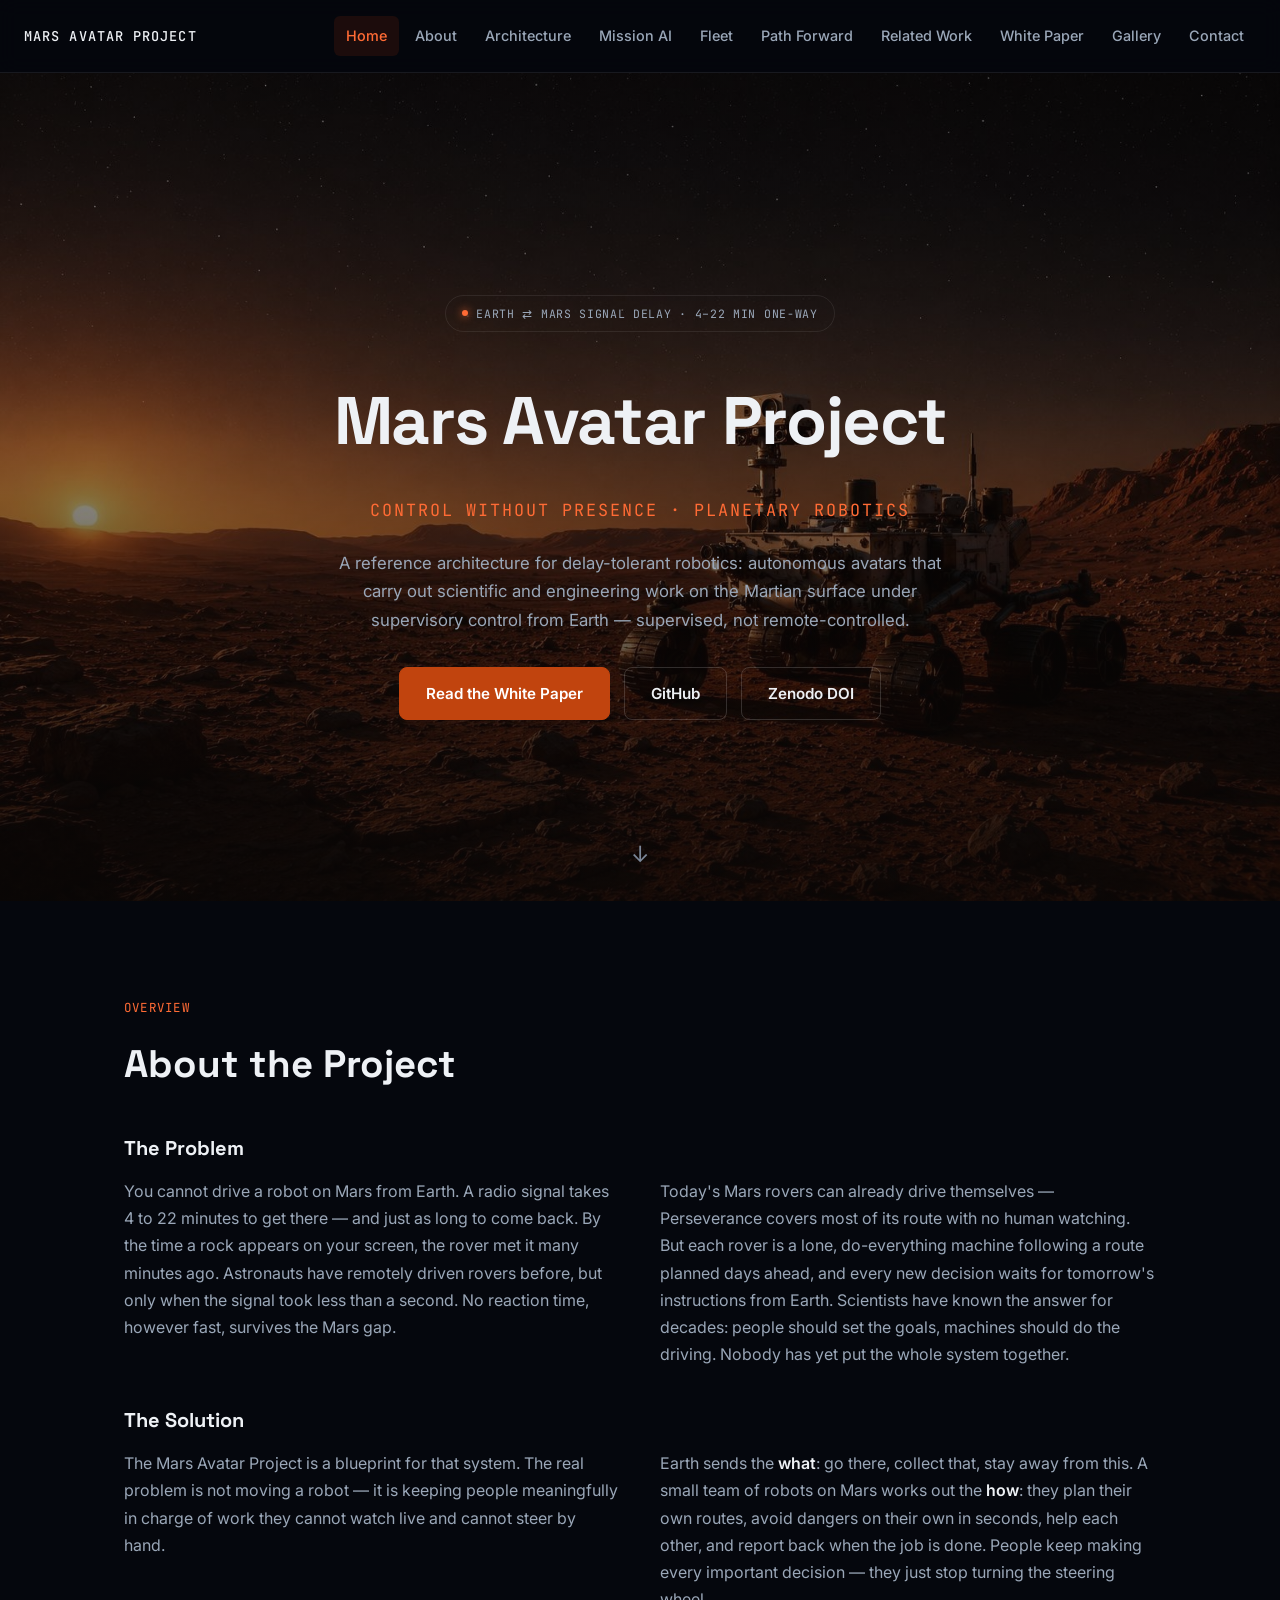
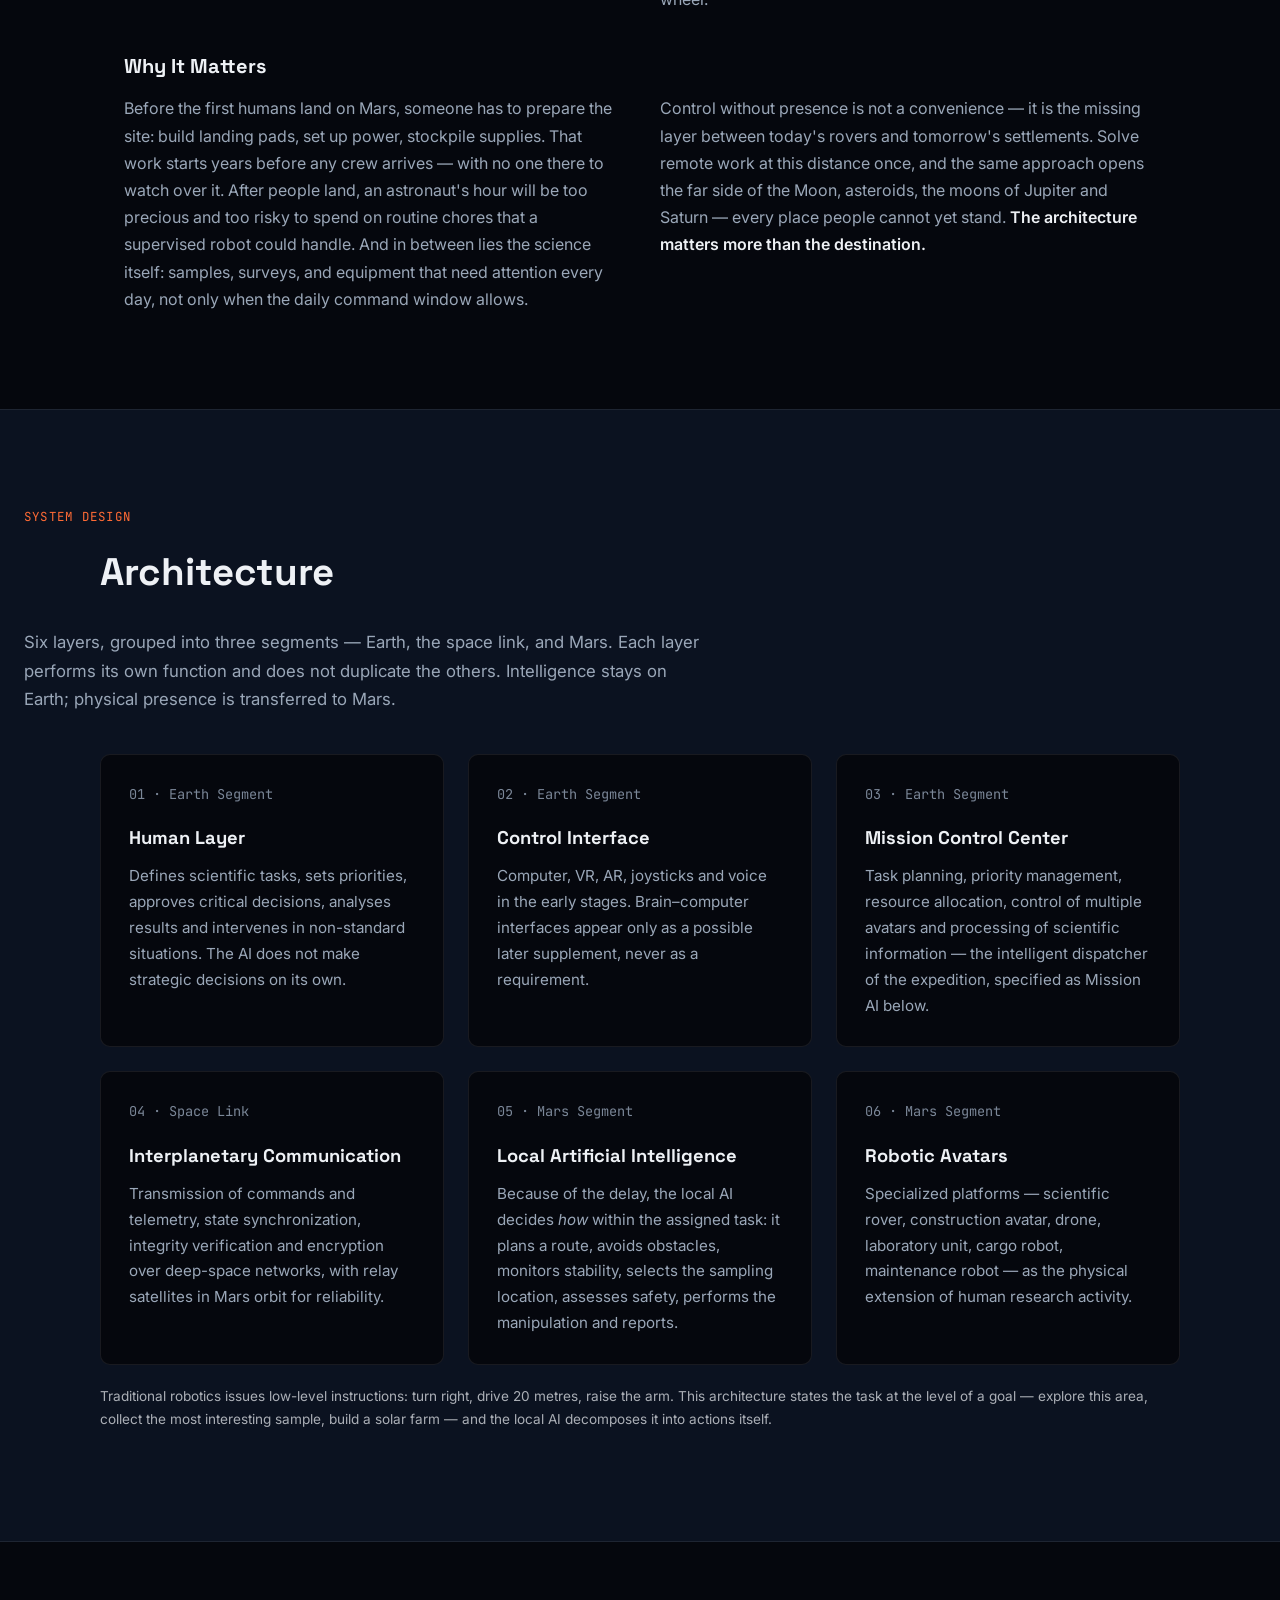
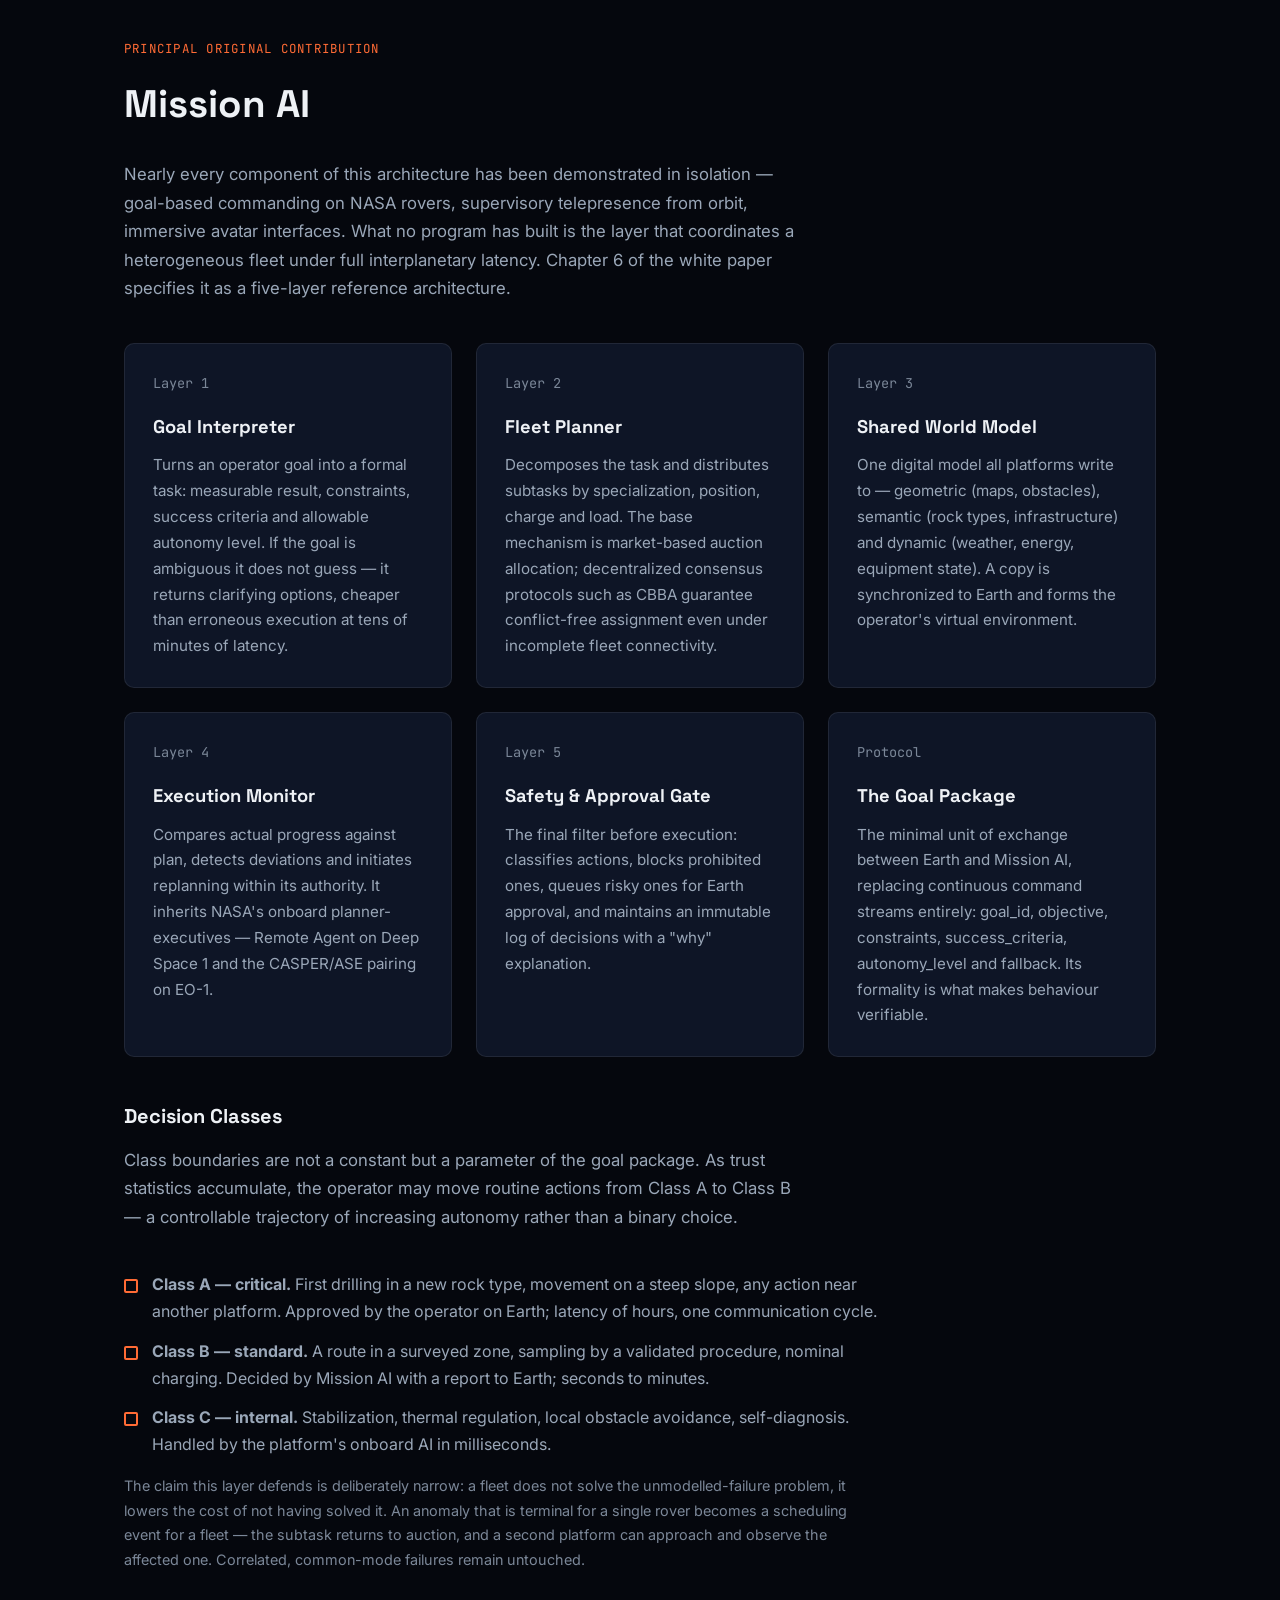
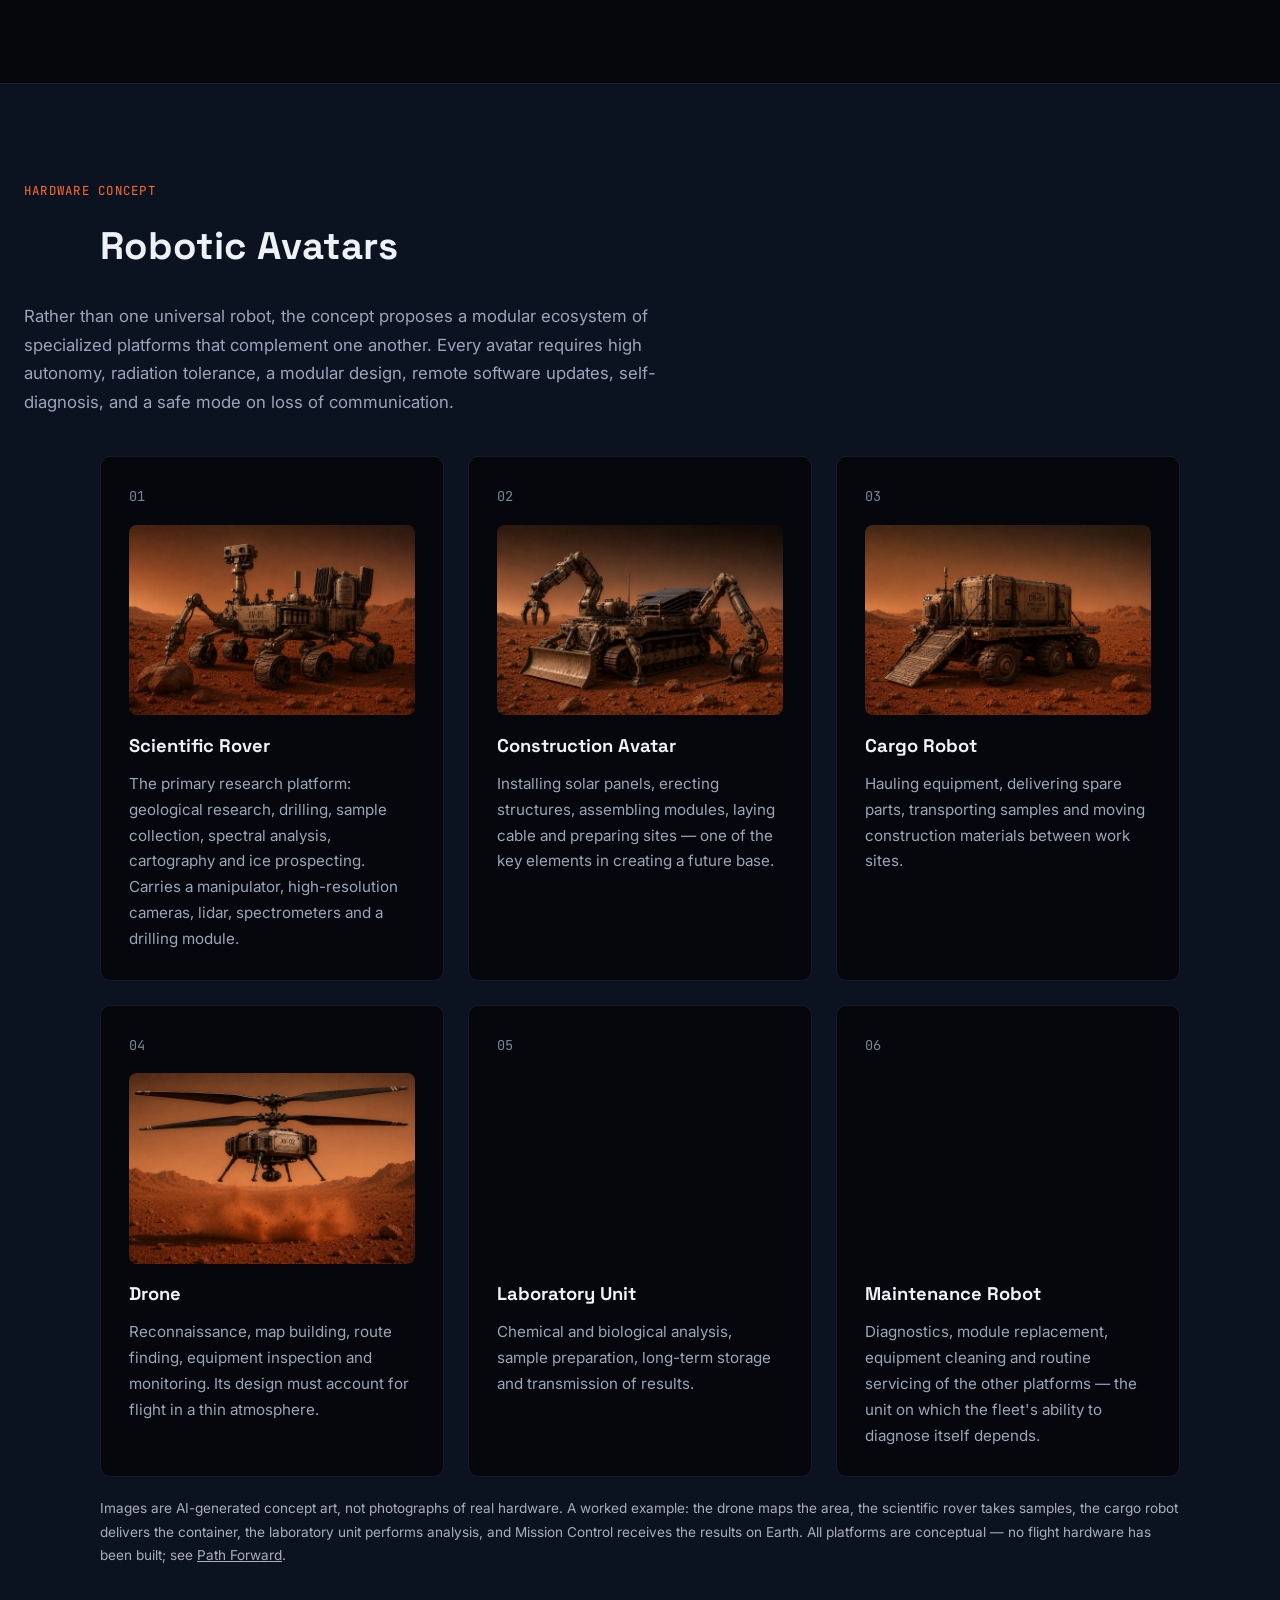
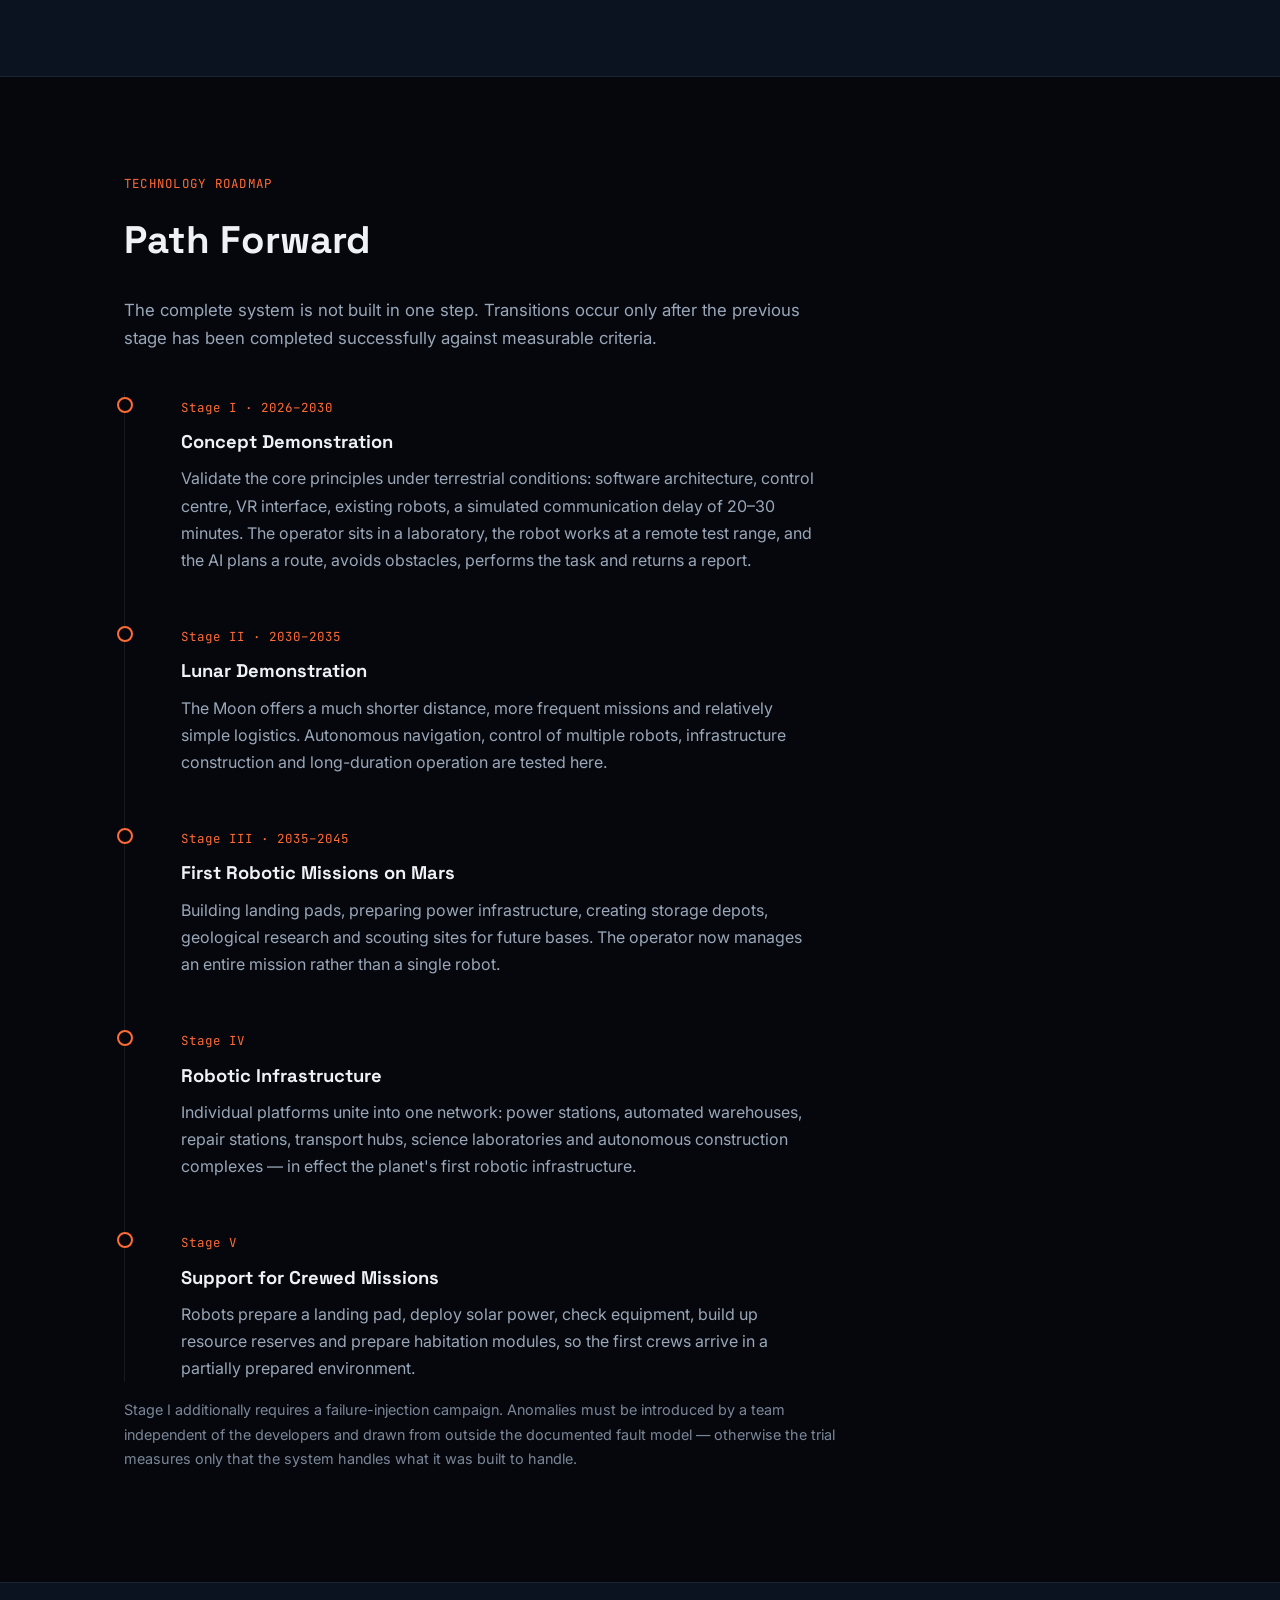
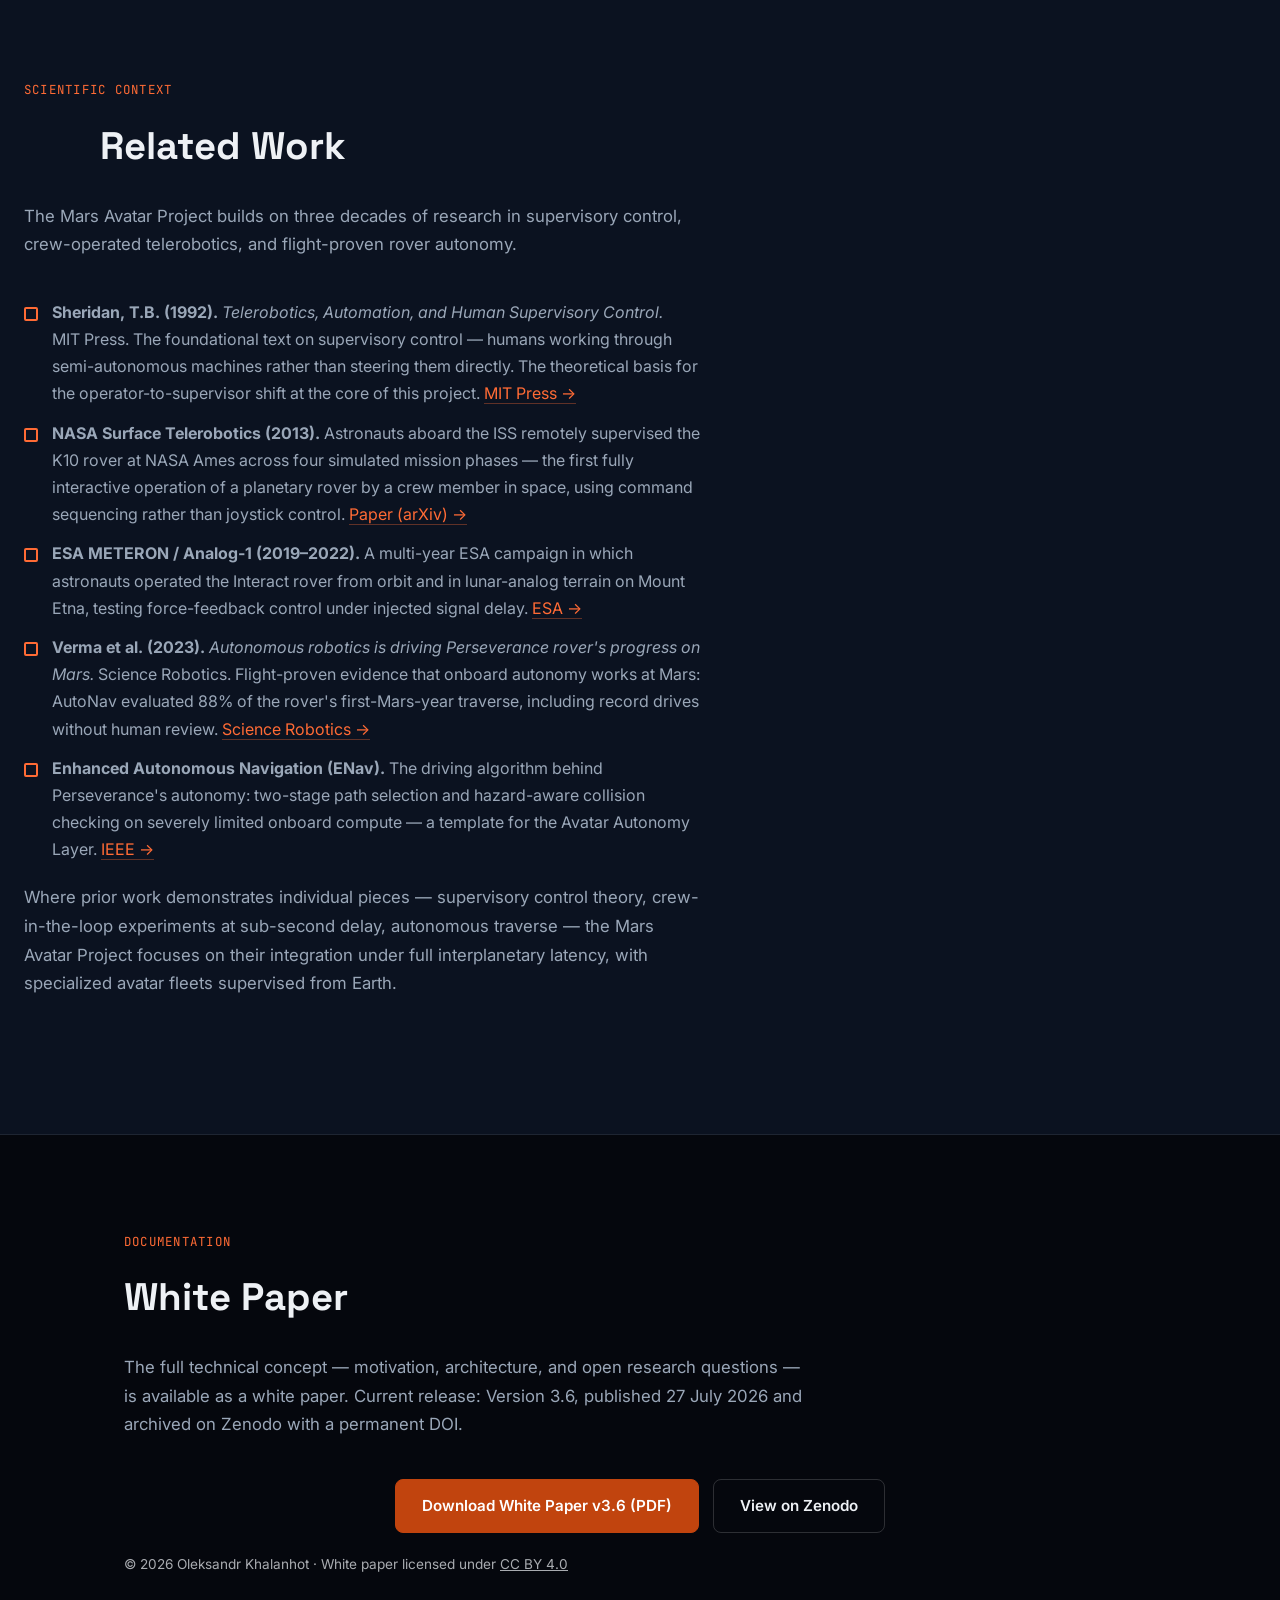
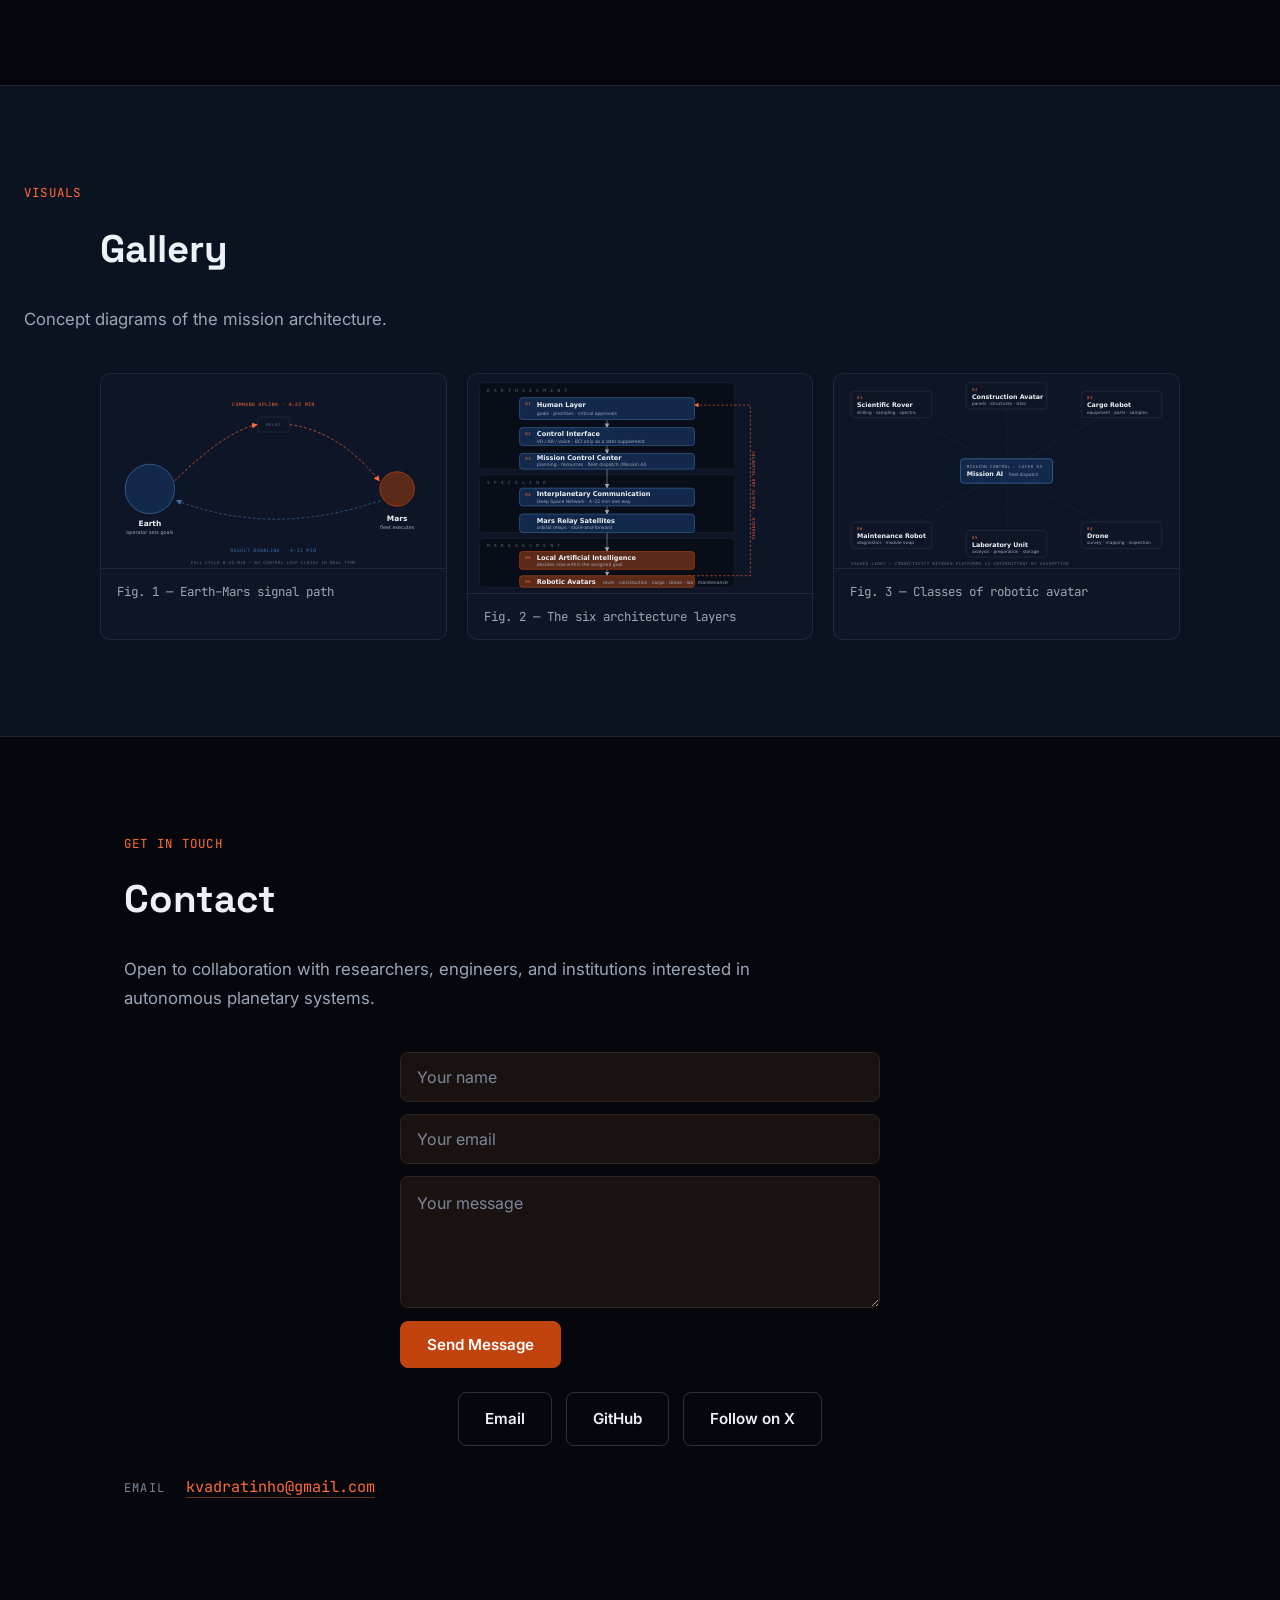
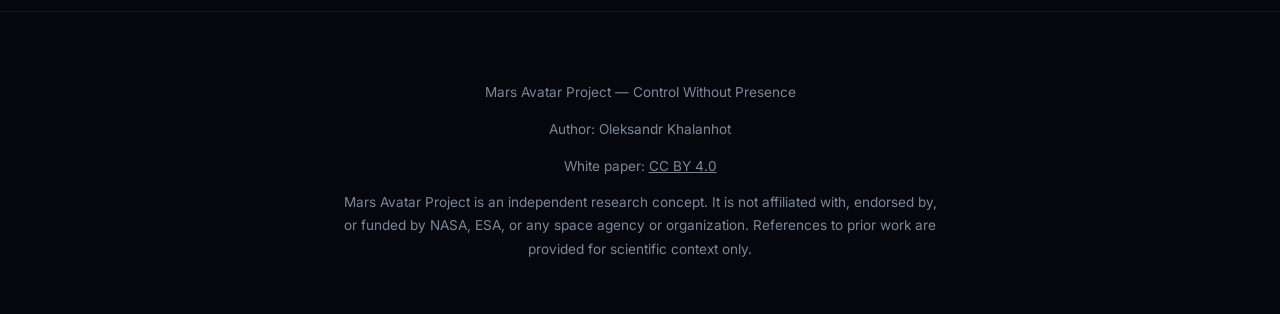
==== commit 73e9a02d: "Add files via upload" ====
--- a/index.html
+++ b/index.html
@@ -382,37 +382,37 @@
   <div class="card-grid">
     <div class="card">
       <span class="card-index">01</span>
-      <img src="unit-rover.webp" width="1200" height="800" loading="lazy" decoding="async" style="width:100%; border-radius:8px; margin-bottom:0.9rem;" alt="Concept render of the Scientific Rover: a six-wheeled rocker-bogie vehicle marked SV-01 with a stereo camera mast, a manipulator arm drilling into a rock, and an MMRTG power unit with cooling fins at the rear">
+      <img src="unit-rover.webp" width="1200" height="800" loading="lazy" decoding="async" style="width:100%; height:auto; border-radius:8px; margin-bottom:0.9rem;" alt="Concept render of the Scientific Rover: a six-wheeled rocker-bogie vehicle marked SV-01 with a stereo camera mast, a manipulator arm drilling into a rock, and an MMRTG power unit with cooling fins at the rear">
       <h3>Scientific Rover</h3>
       <p>The primary research platform: geological research, drilling, sample collection, spectral analysis, cartography and ice prospecting. Carries a manipulator, high-resolution cameras, lidar, spectrometers and a drilling module.</p>
     </div>
     <div class="card">
       <span class="card-index">02</span>
-      <img src="unit-construction.webp" width="1200" height="800" loading="lazy" decoding="async" style="width:100%; border-radius:8px; margin-bottom:0.9rem;" alt="Concept render of the Construction Avatar: a tracked vehicle with two heavy manipulator arms, a levelling blade at the front, a cable reel and a stack of solar panels on the deck, on Martian terrain">
+      <img src="unit-construction.webp" width="1200" height="800" loading="lazy" decoding="async" style="width:100%; height:auto; border-radius:8px; margin-bottom:0.9rem;" alt="Concept render of the Construction Avatar: a tracked vehicle with two heavy manipulator arms, a levelling blade at the front, a cable reel and a stack of solar panels on the deck, on Martian terrain">
       <h3>Construction Avatar</h3>
       <p>Installing solar panels, erecting structures, assembling modules, laying cable and preparing sites — one of the key elements in creating a future base.</p>
     </div>
     <div class="card">
       <span class="card-index">03</span>
-      <img src="unit-cargo.webp" width="1200" height="800" loading="lazy" decoding="async" style="width:100%; border-radius:8px; margin-bottom:0.9rem;" alt="Concept render of the Cargo Robot: a six-wheeled flatbed hauler marked CR-04 carrying a chained modular container, with its loading ramp lowered at the rear">
+      <img src="unit-cargo.webp" width="1200" height="800" loading="lazy" decoding="async" style="width:100%; height:auto; border-radius:8px; margin-bottom:0.9rem;" alt="Concept render of the Cargo Robot: a six-wheeled flatbed hauler marked CR-04 carrying a chained modular container, with its loading ramp lowered at the rear">
       <h3>Cargo Robot</h3>
       <p>Hauling equipment, delivering spare parts, transporting samples and moving construction materials between work sites.</p>
     </div>
     <div class="card">
       <span class="card-index">04</span>
-      <img src="unit-drone.webp" width="1200" height="800" loading="lazy" decoding="async" style="width:100%; border-radius:8px; margin-bottom:0.9rem;" alt="Concept render of the Drone: a coaxial twin-rotor aircraft marked AV-02 hovering low over Martian regolith, raising a cloud of dust, with a camera gimbal beneath the fuselage">
+      <img src="unit-drone.webp" width="1200" height="800" loading="lazy" decoding="async" style="width:100%; height:auto; border-radius:8px; margin-bottom:0.9rem;" alt="Concept render of the Drone: a coaxial twin-rotor aircraft marked AV-02 hovering low over Martian regolith, raising a cloud of dust, with a camera gimbal beneath the fuselage">
       <h3>Drone</h3>
       <p>Reconnaissance, map building, route finding, equipment inspection and monitoring. Its design must account for flight in a thin atmosphere.</p>
     </div>
     <div class="card">
       <span class="card-index">05</span>
-      <img src="unit-laboratory.webp" width="1200" height="800" loading="lazy" decoding="async" style="width:100%; border-radius:8px; margin-bottom:0.9rem;" alt="Concept render of the Laboratory Unit: a stationary analysis module marked A-07 on four levelling legs, with a sample intake hatch, radiator panels and a deployed solar array beside it">
+      <img src="unit-laboratory.webp" width="1200" height="800" loading="lazy" decoding="async" style="width:100%; height:auto; border-radius:8px; margin-bottom:0.9rem;" alt="Concept render of the Laboratory Unit: a stationary analysis module marked A-07 on four levelling legs, with a sample intake hatch, radiator panels and a deployed solar array beside it">
       <h3>Laboratory Unit</h3>
       <p>Chemical and biological analysis, sample preparation, long-term storage and transmission of results.</p>
     </div>
     <div class="card">
       <span class="card-index">06</span>
-      <img src="unit-maintenance.webp" width="1200" height="800" loading="lazy" decoding="async" style="width:100%; border-radius:8px; margin-bottom:0.9rem;" alt="Concept render of the Maintenance Robot: a four-wheeled service unit marked SR-07 with an articulated arm ending in a rotary dust brush and a rack of replacement modules on the deck">
+      <img src="unit-maintenance.webp" width="1200" height="800" loading="lazy" decoding="async" style="width:100%; height:auto; border-radius:8px; margin-bottom:0.9rem;" alt="Concept render of the Maintenance Robot: a four-wheeled service unit marked SR-07 with an articulated arm ending in a rotary dust brush and a rack of replacement modules on the deck">
       <h3>Maintenance Robot</h3>
       <p>Diagnostics, module replacement, equipment cleaning and routine servicing of the other platforms — the unit on which the fleet's ability to diagnose itself depends.</p>
     </div>
--- a/style.css
+++ b/style.css
@@ -62,7 +62,9 @@
 
 a { color: inherit; }
 
-img { max-width: 100%; display: block; }
+/* height:auto обязателен: у картинок проставлены атрибуты width/height —
+   без него браузер берёт высоту буквально и растягивает изображение */
+img { max-width: 100%; height: auto; display: block; }
 
 /* Visible keyboard focus everywhere, not only on nav links and buttons */
 :focus-visible {
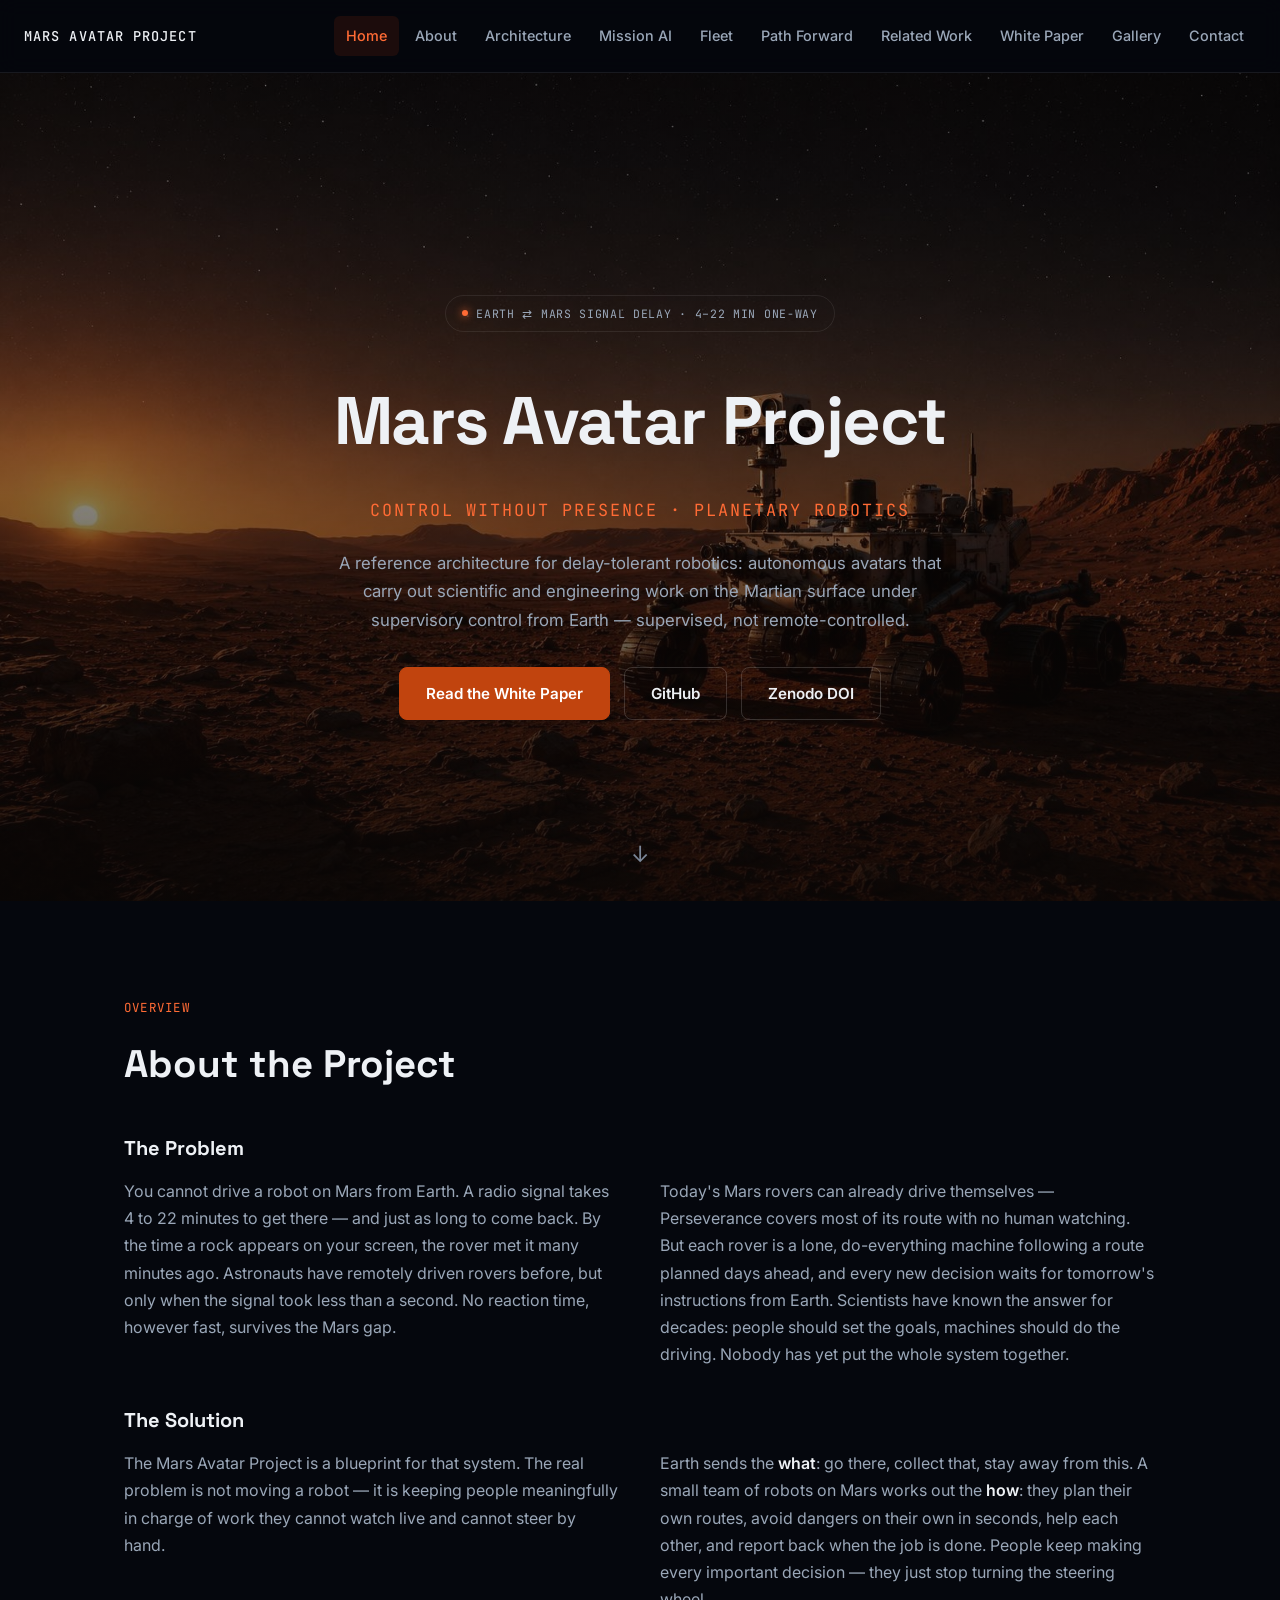
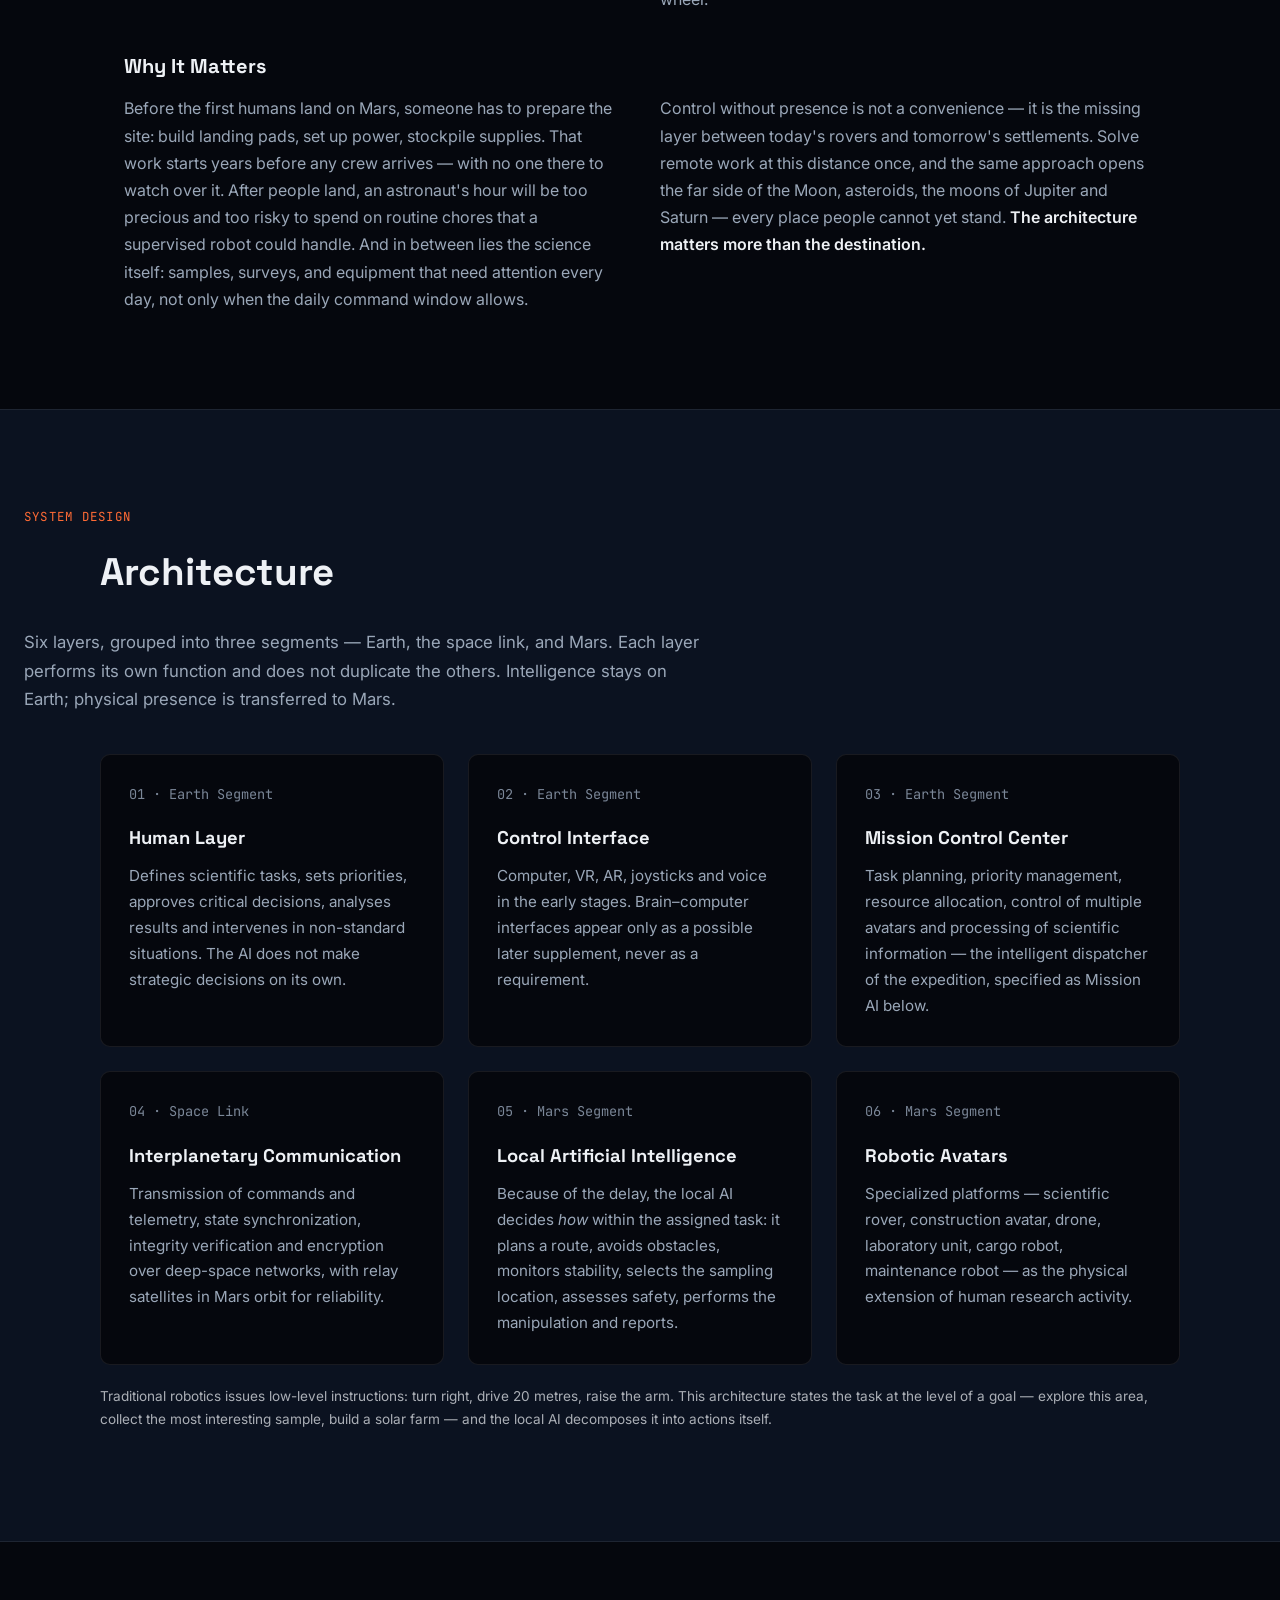
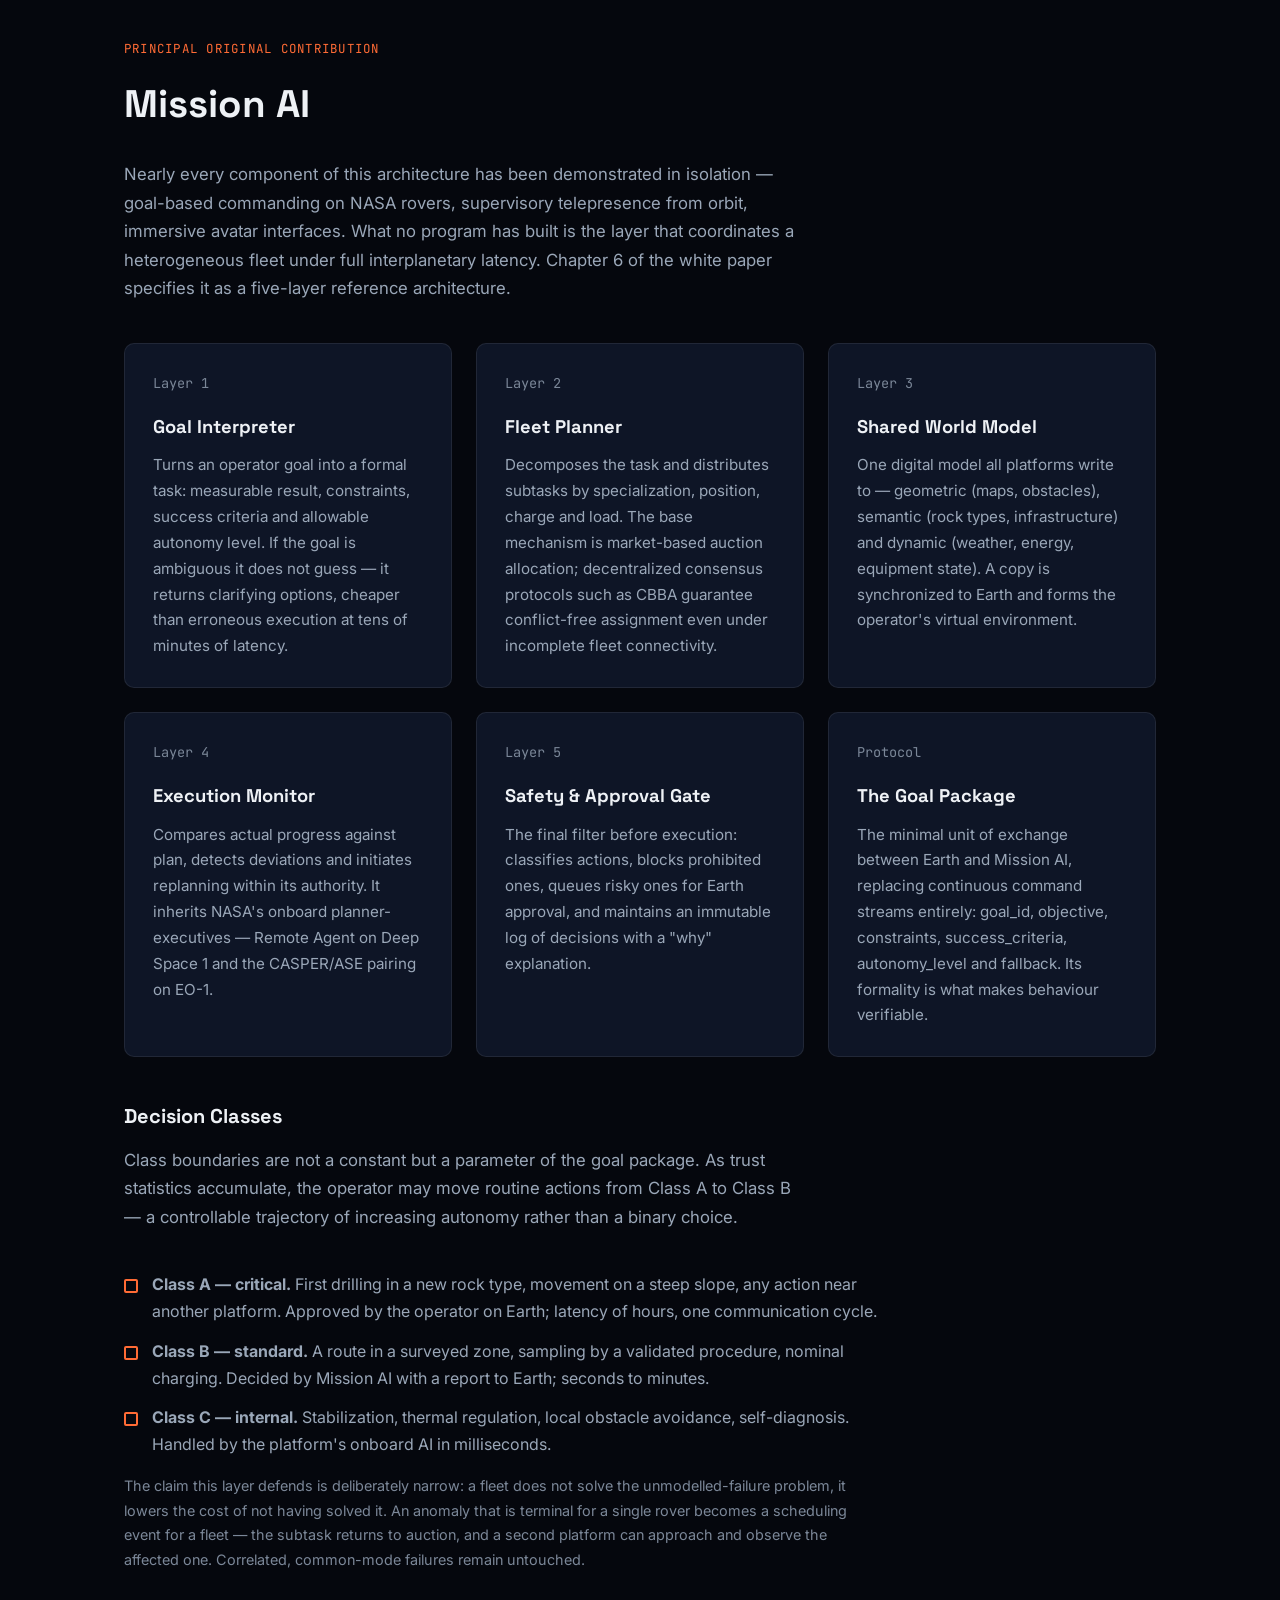
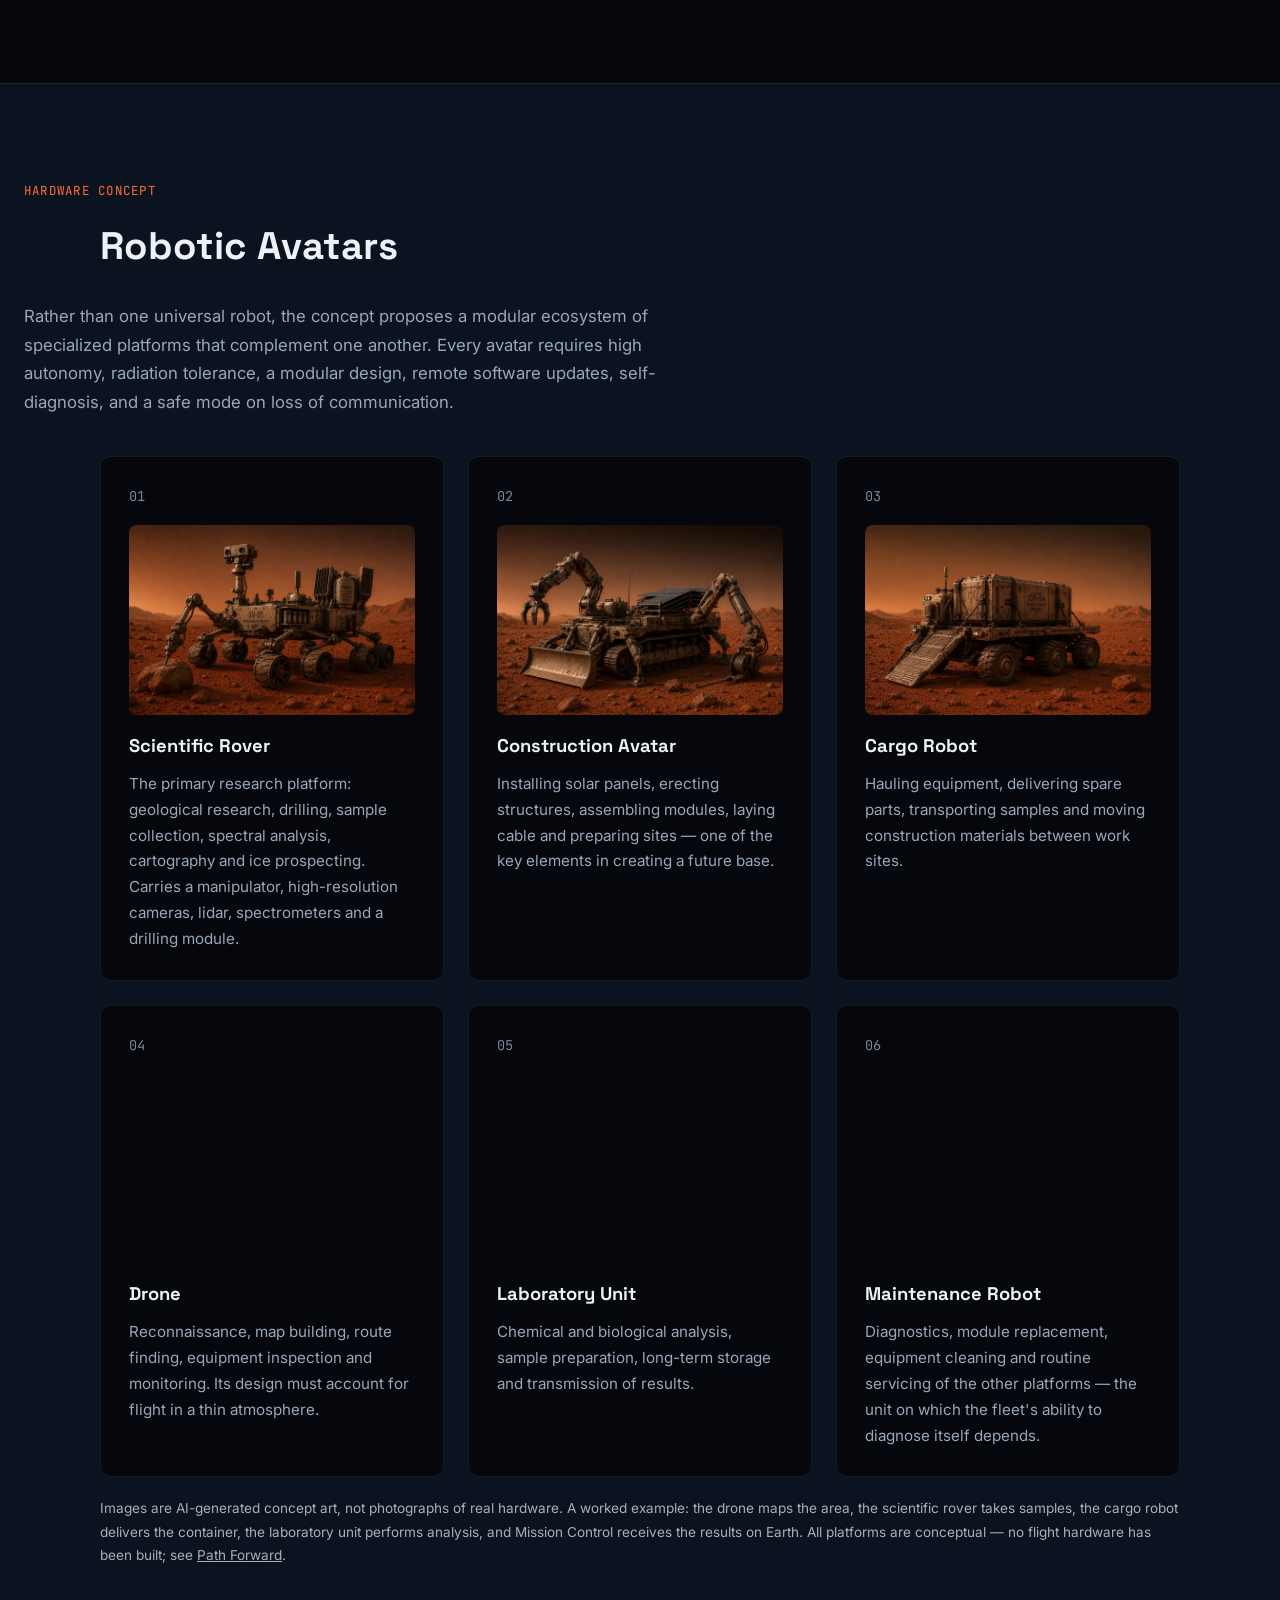
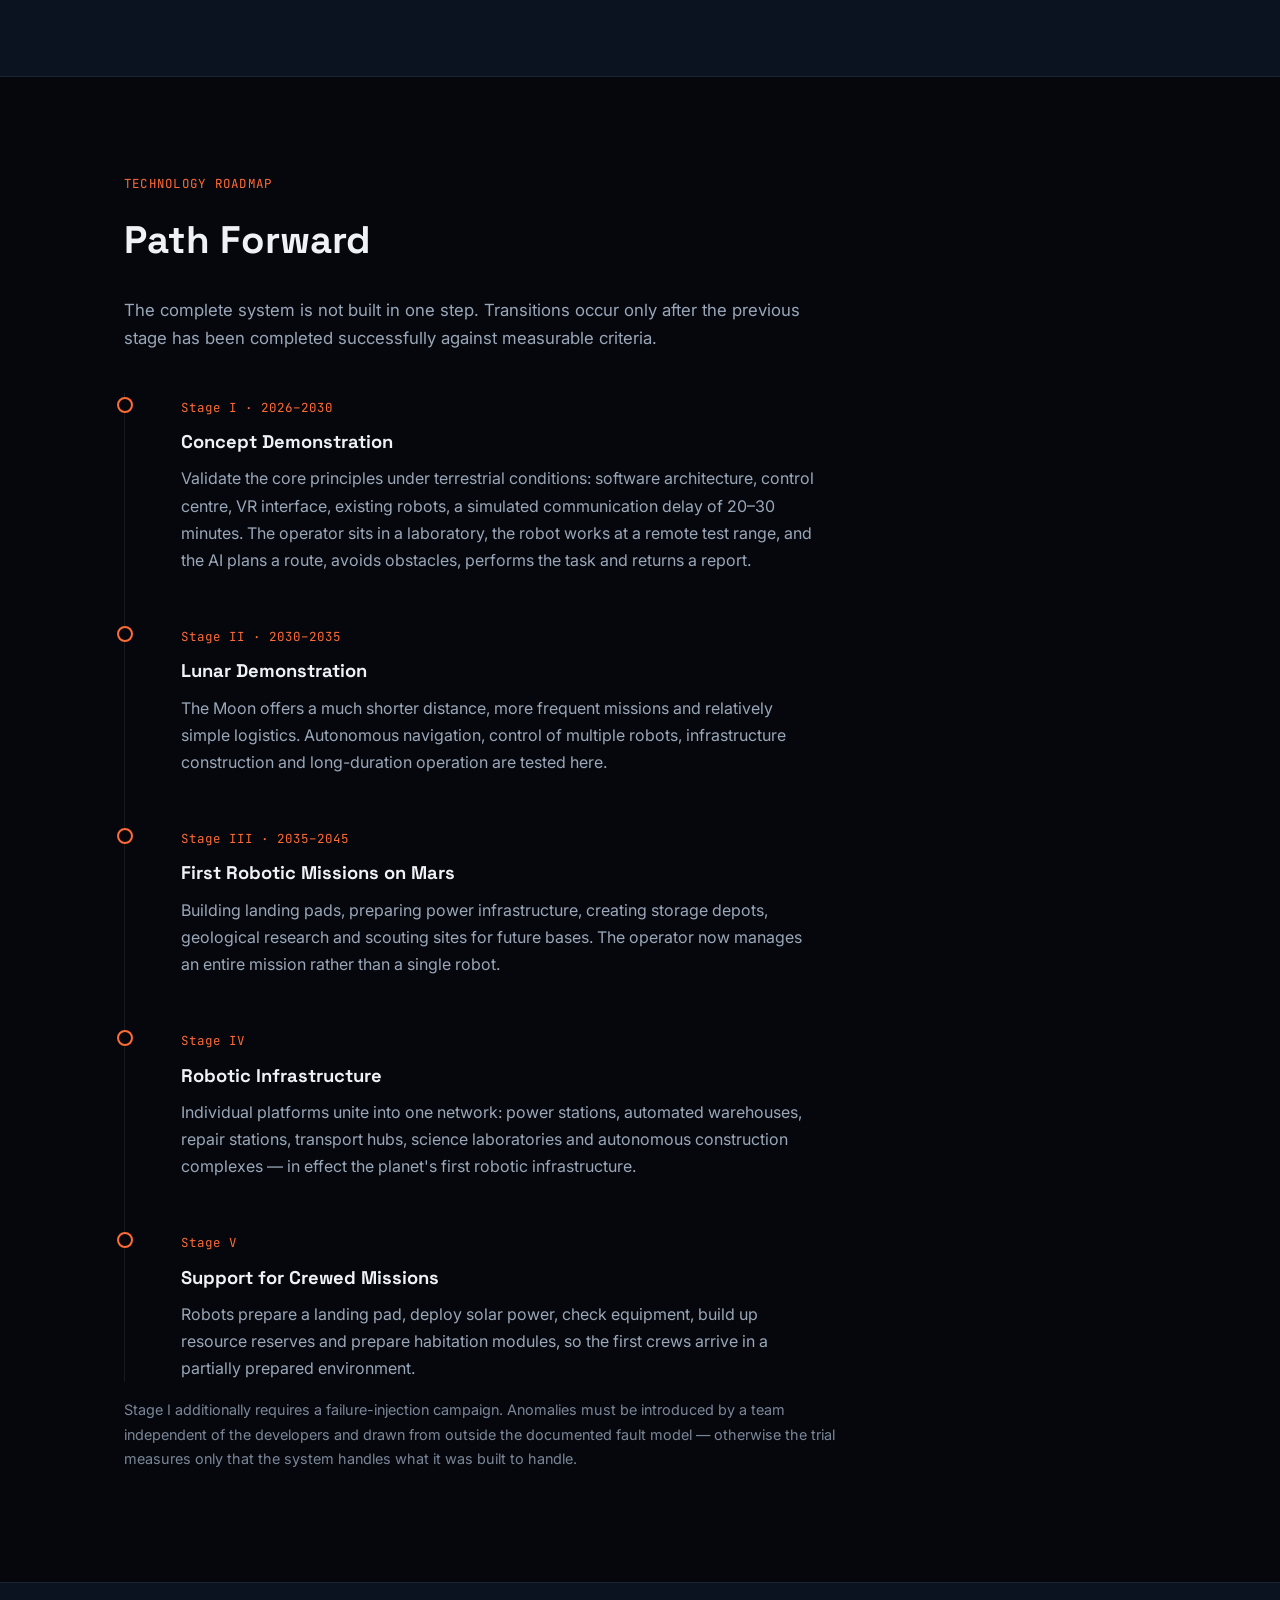
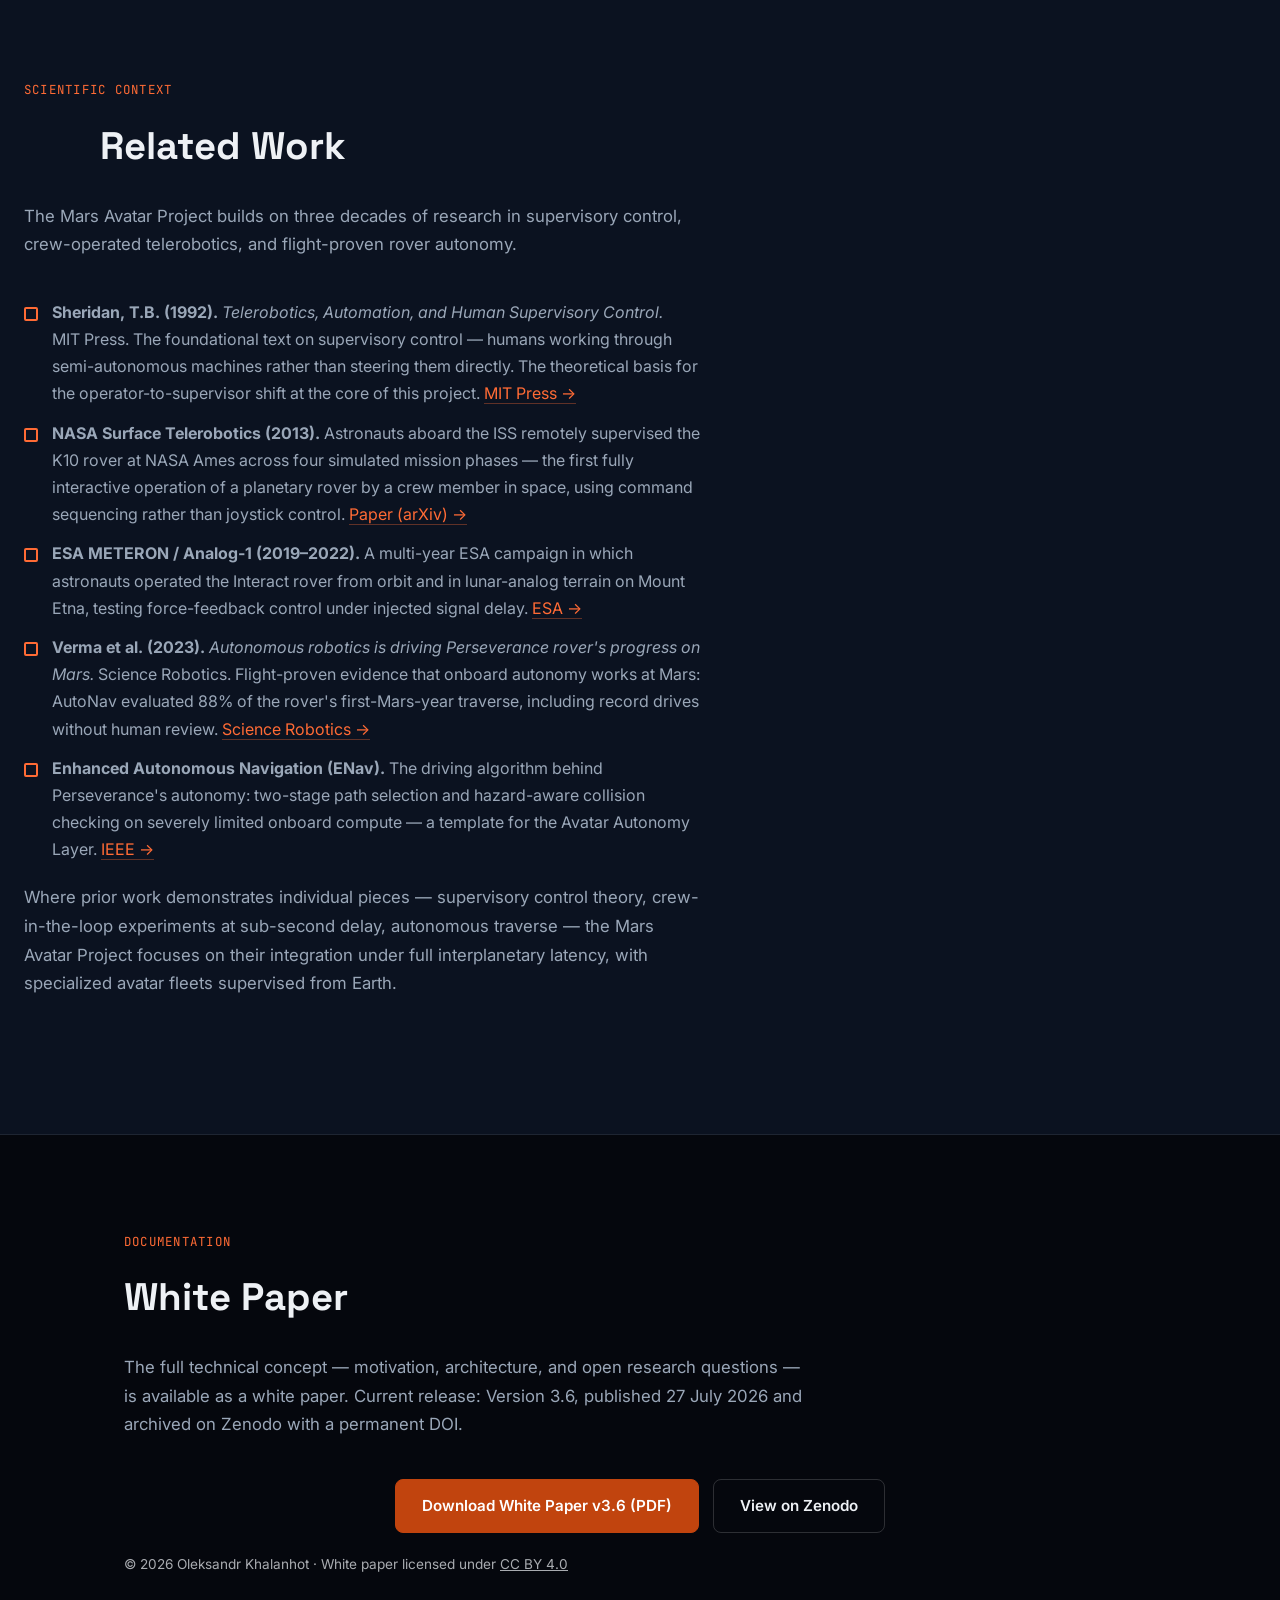
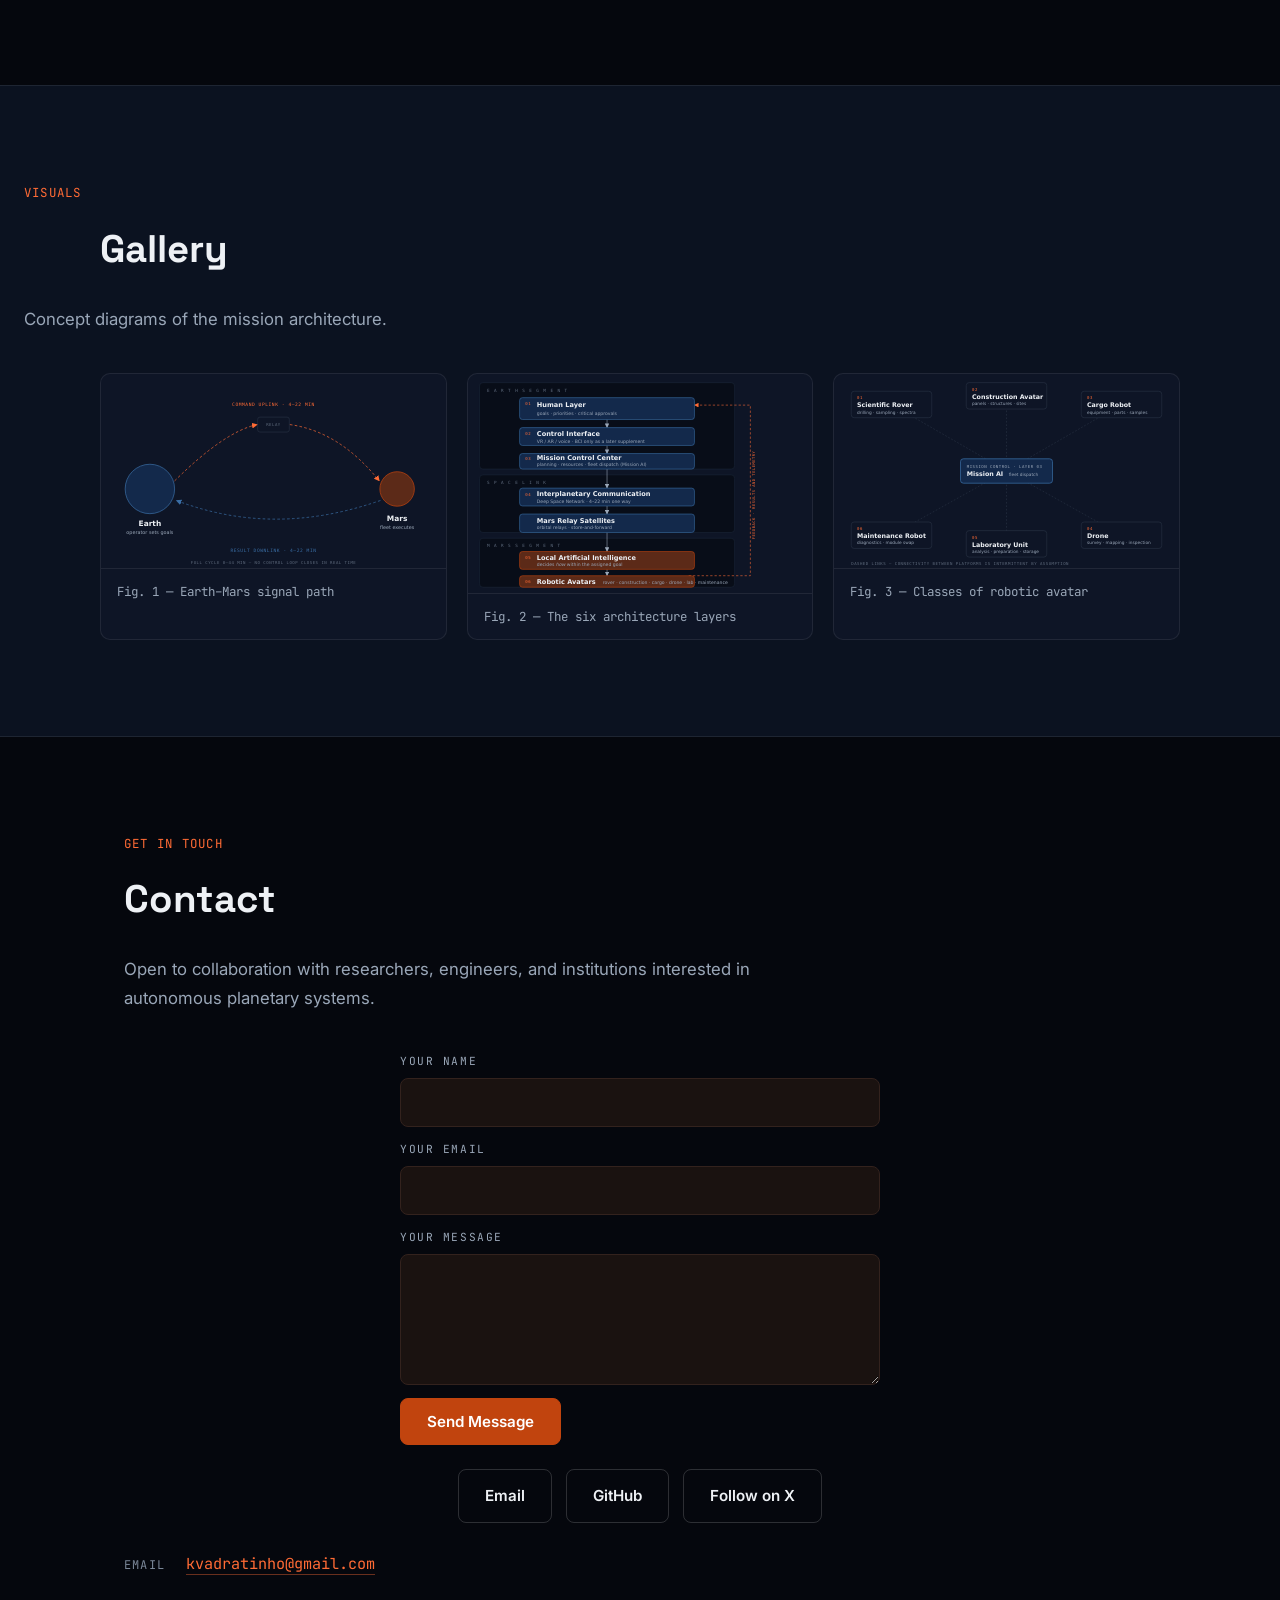
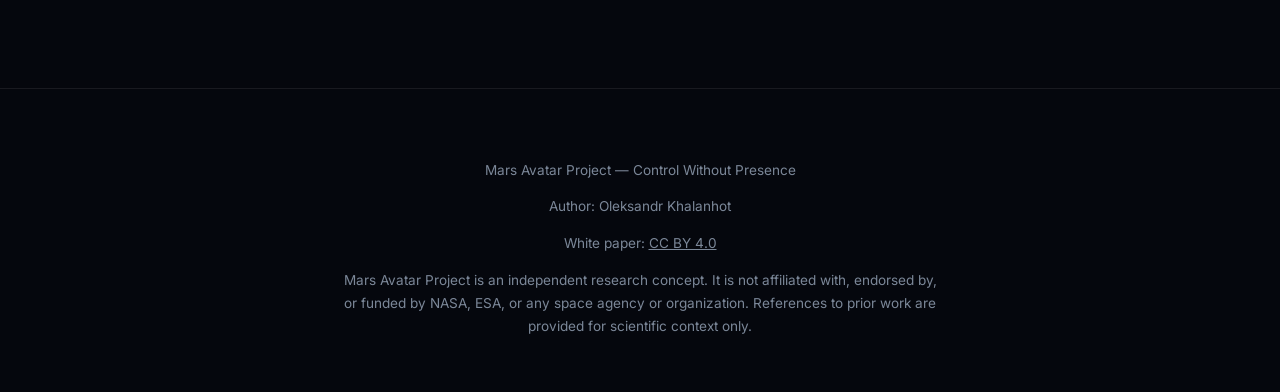
==== commit 3b91ef8b: "Add files via upload" ====
--- a/index.html
+++ b/index.html
@@ -578,9 +578,14 @@
     interested in autonomous planetary systems.
   </p>
   <form class="contact-form" action="https://formspree.io/f/xeeyebdp" method="POST">
-    <input type="text" name="name" placeholder="Your name" required>
-    <input type="email" name="email" placeholder="Your email" required>
-    <textarea name="message" rows="4" placeholder="Your message" required></textarea>
+    <label for="cf-name">Your name</label>
+    <input id="cf-name" type="text" name="name" autocomplete="name" required>
+
+    <label for="cf-email">Your email</label>
+    <input id="cf-email" type="email" name="email" autocomplete="email" required>
+
+    <label for="cf-message">Your message</label>
+    <textarea id="cf-message" name="message" rows="4" required></textarea>
     <button type="submit" class="button button-primary">Send Message</button>
   </form>
   <div class="buttons" style="margin-top:1.5rem;">
--- a/style.css
+++ b/style.css
@@ -706,10 +706,12 @@
 
 .contact-form label {
   font-family: var(--font-mono);
-  font-size: 0.66rem;
+  font-size: 0.7rem;
   letter-spacing: 0.14em;
   text-transform: uppercase;
-  color: var(--text-faint);
+  /* --text-faint даёт контраст ниже нормы WCAG; для подписи полей это
+     критично, поэтому здесь используется --text-dim */
+  color: var(--text-dim);
   margin-bottom: -6px;
 }
 
